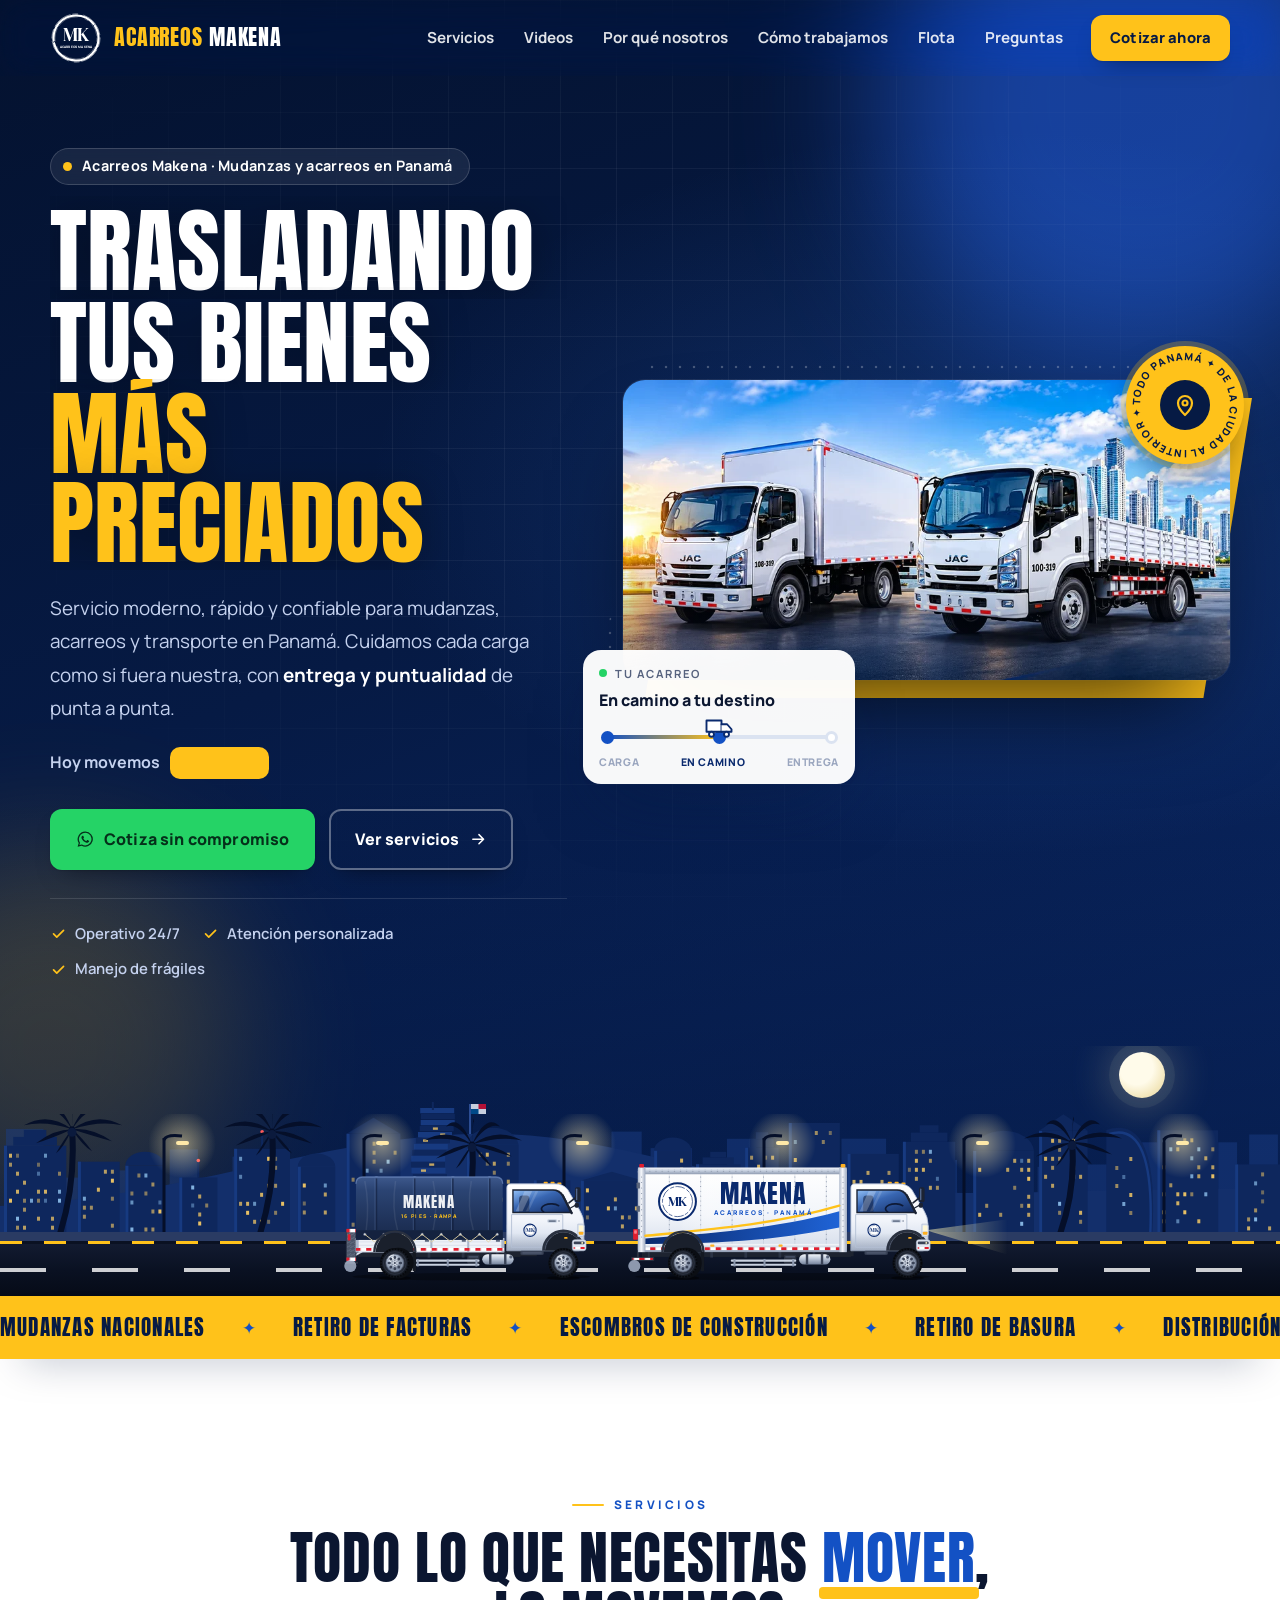
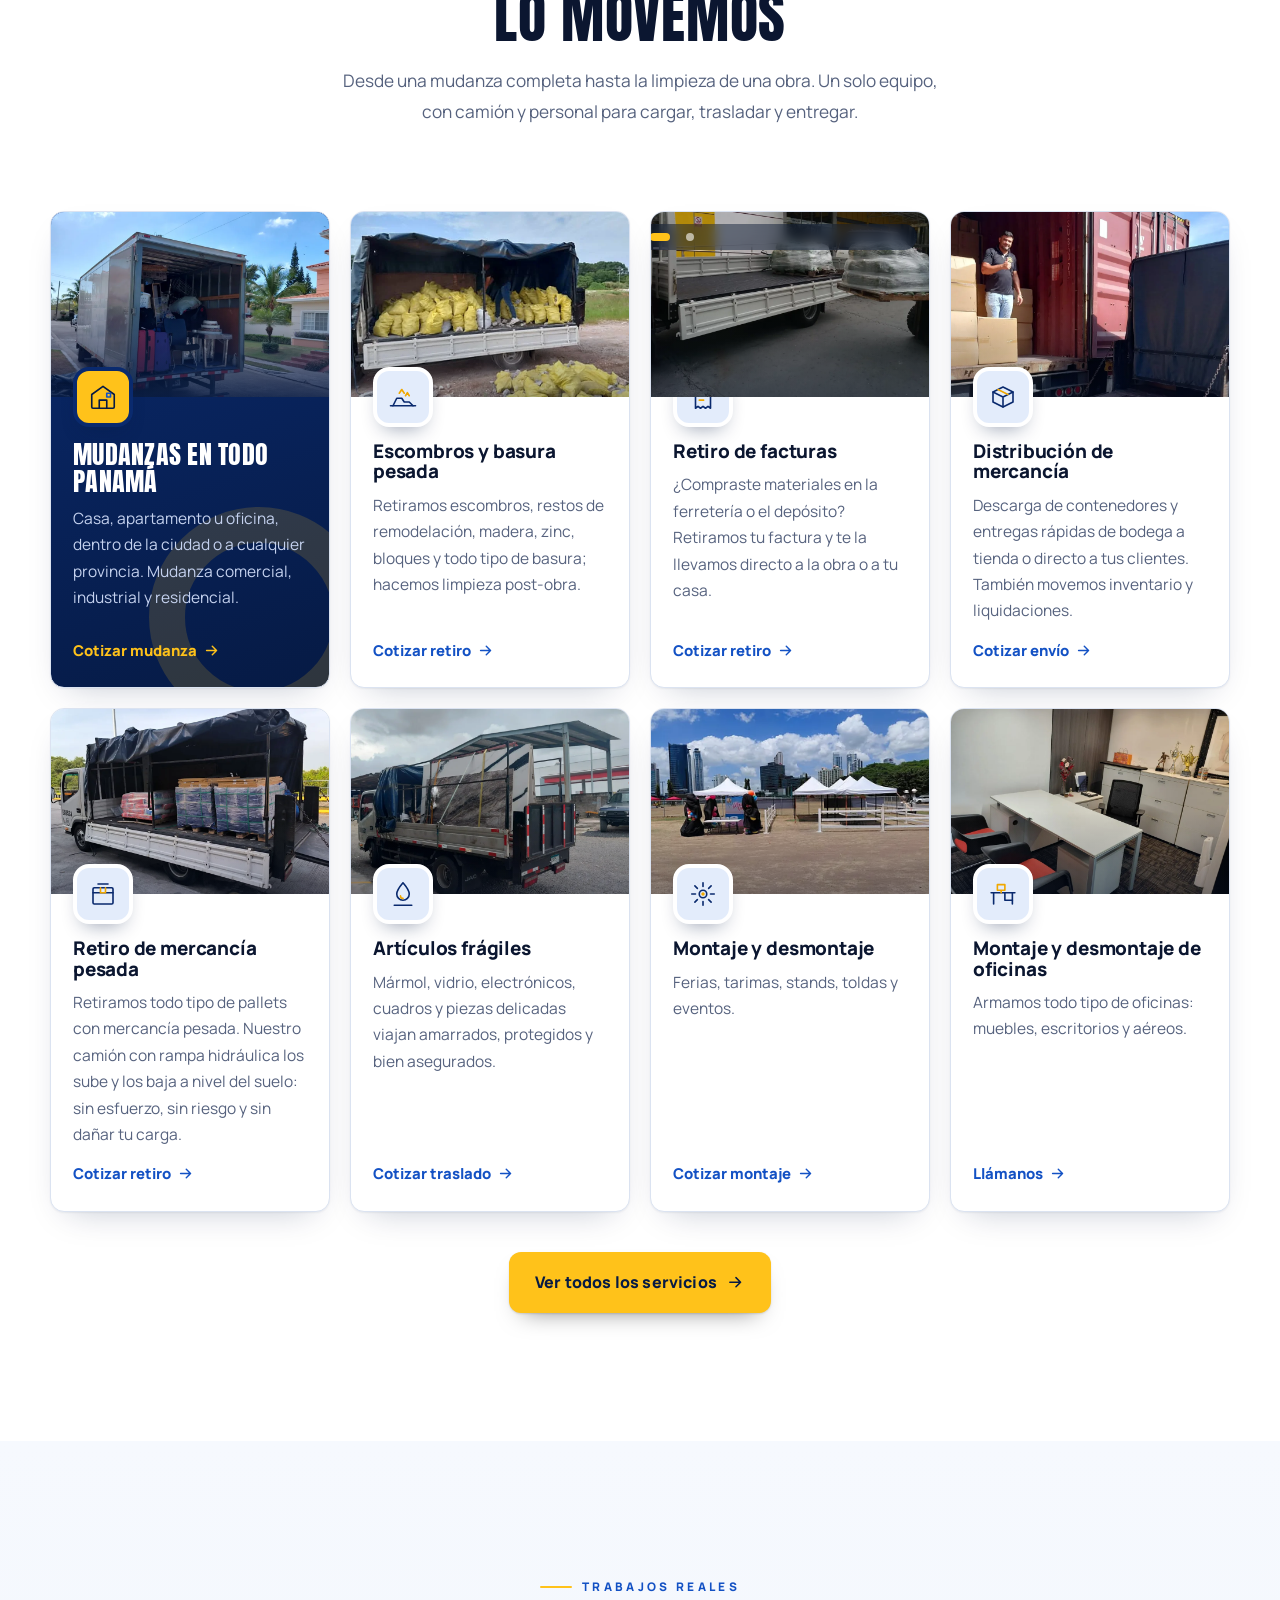
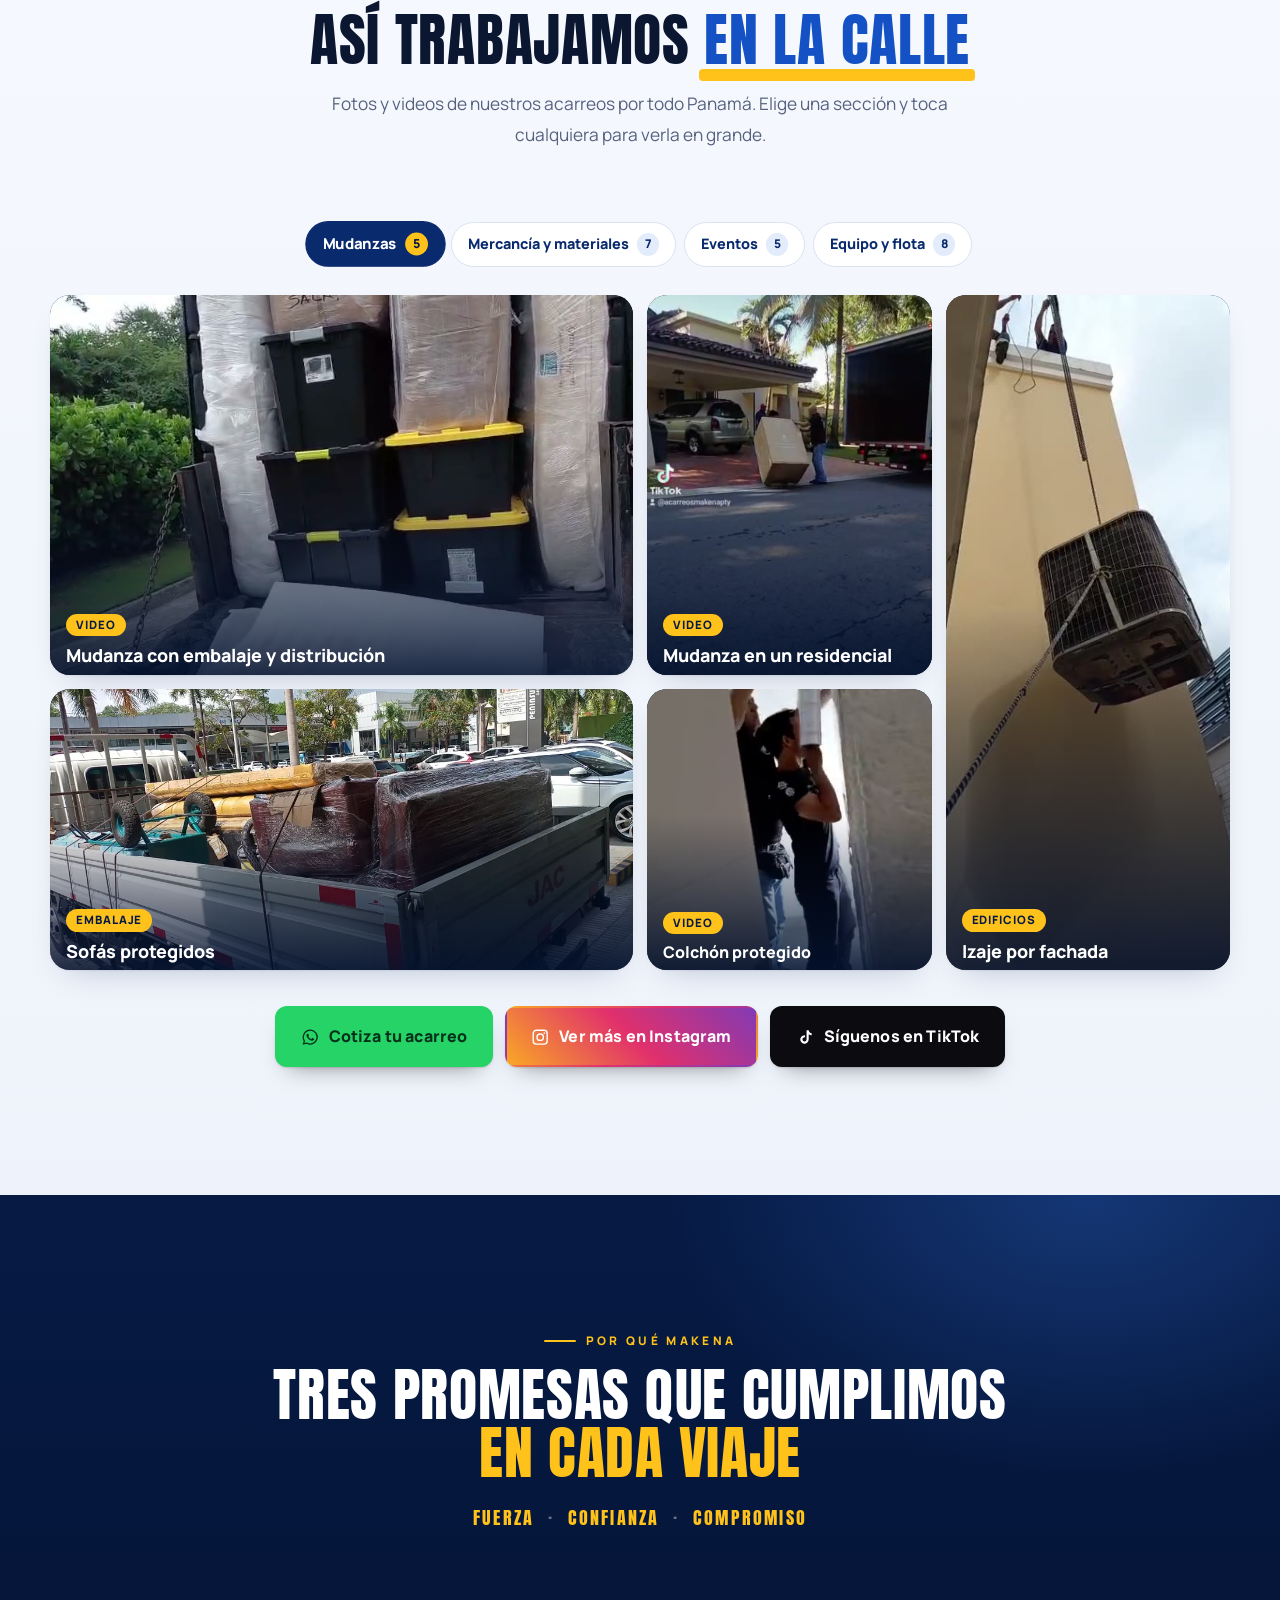
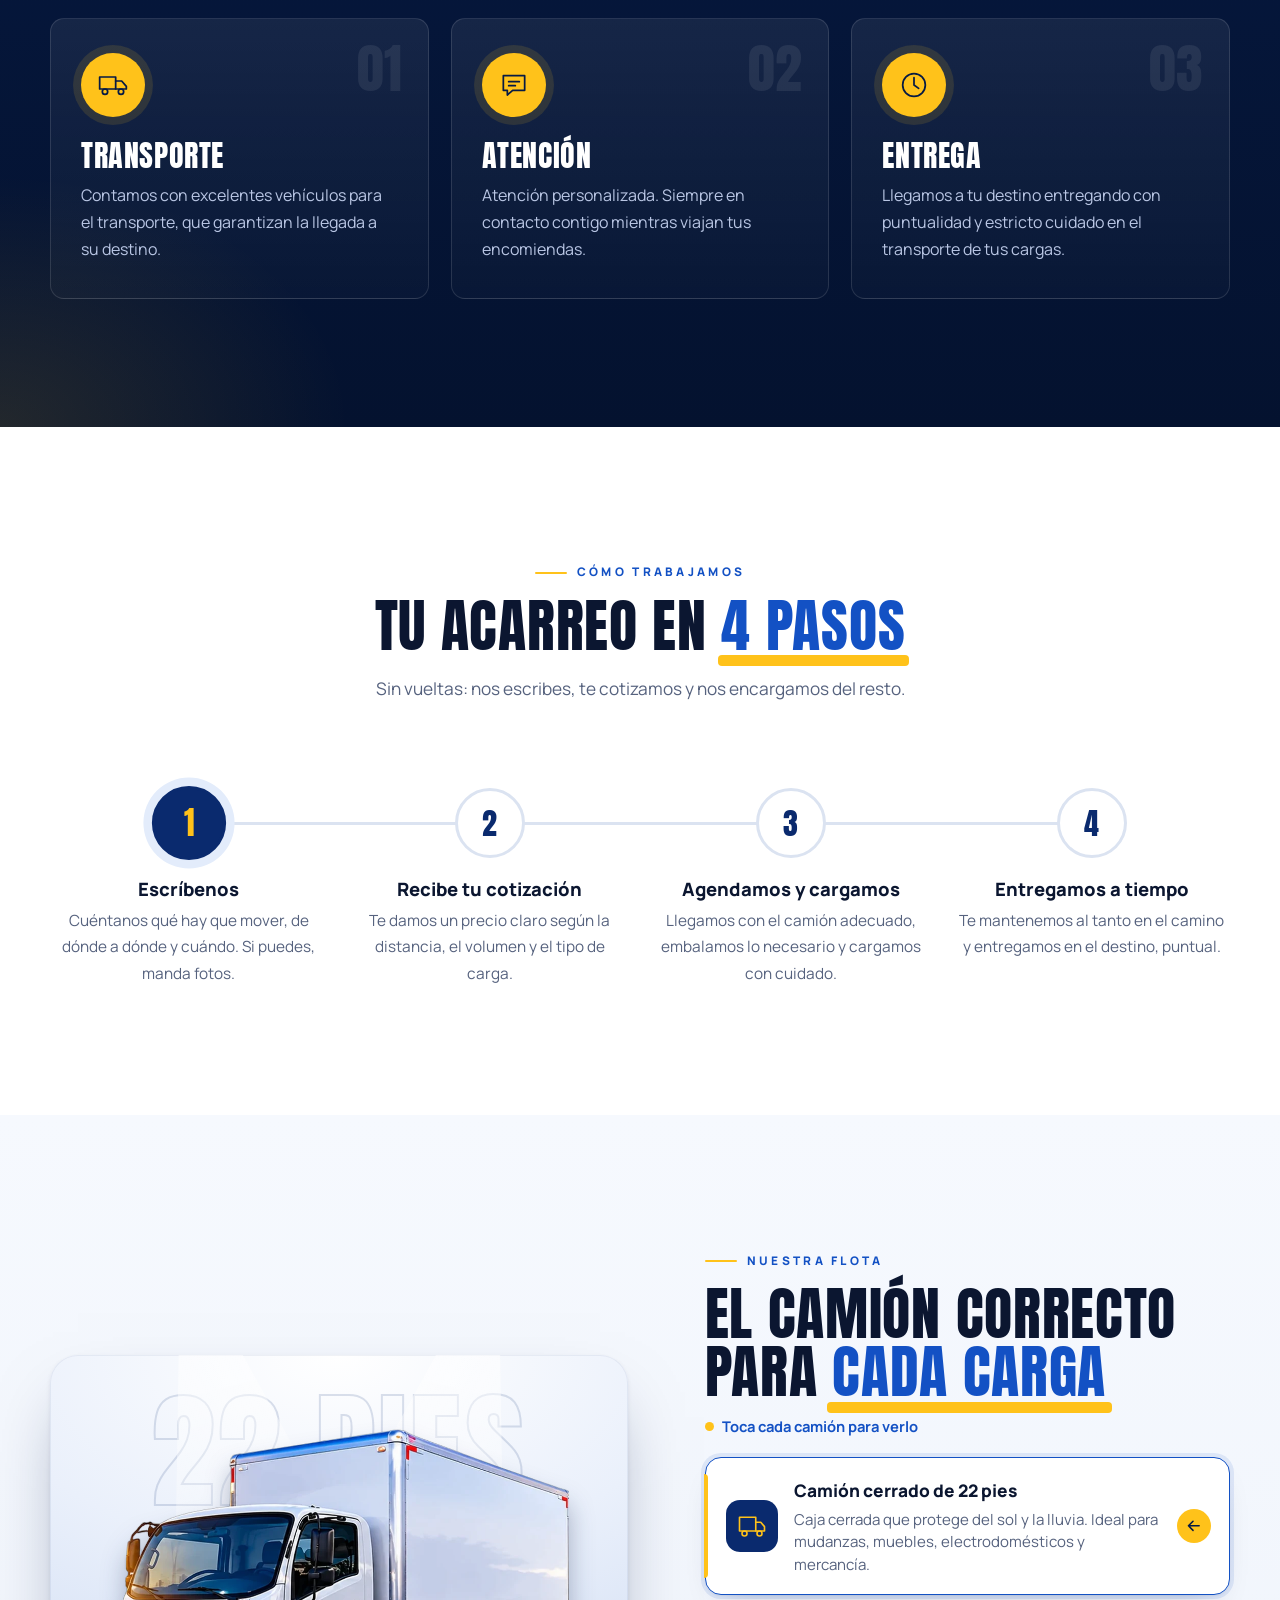
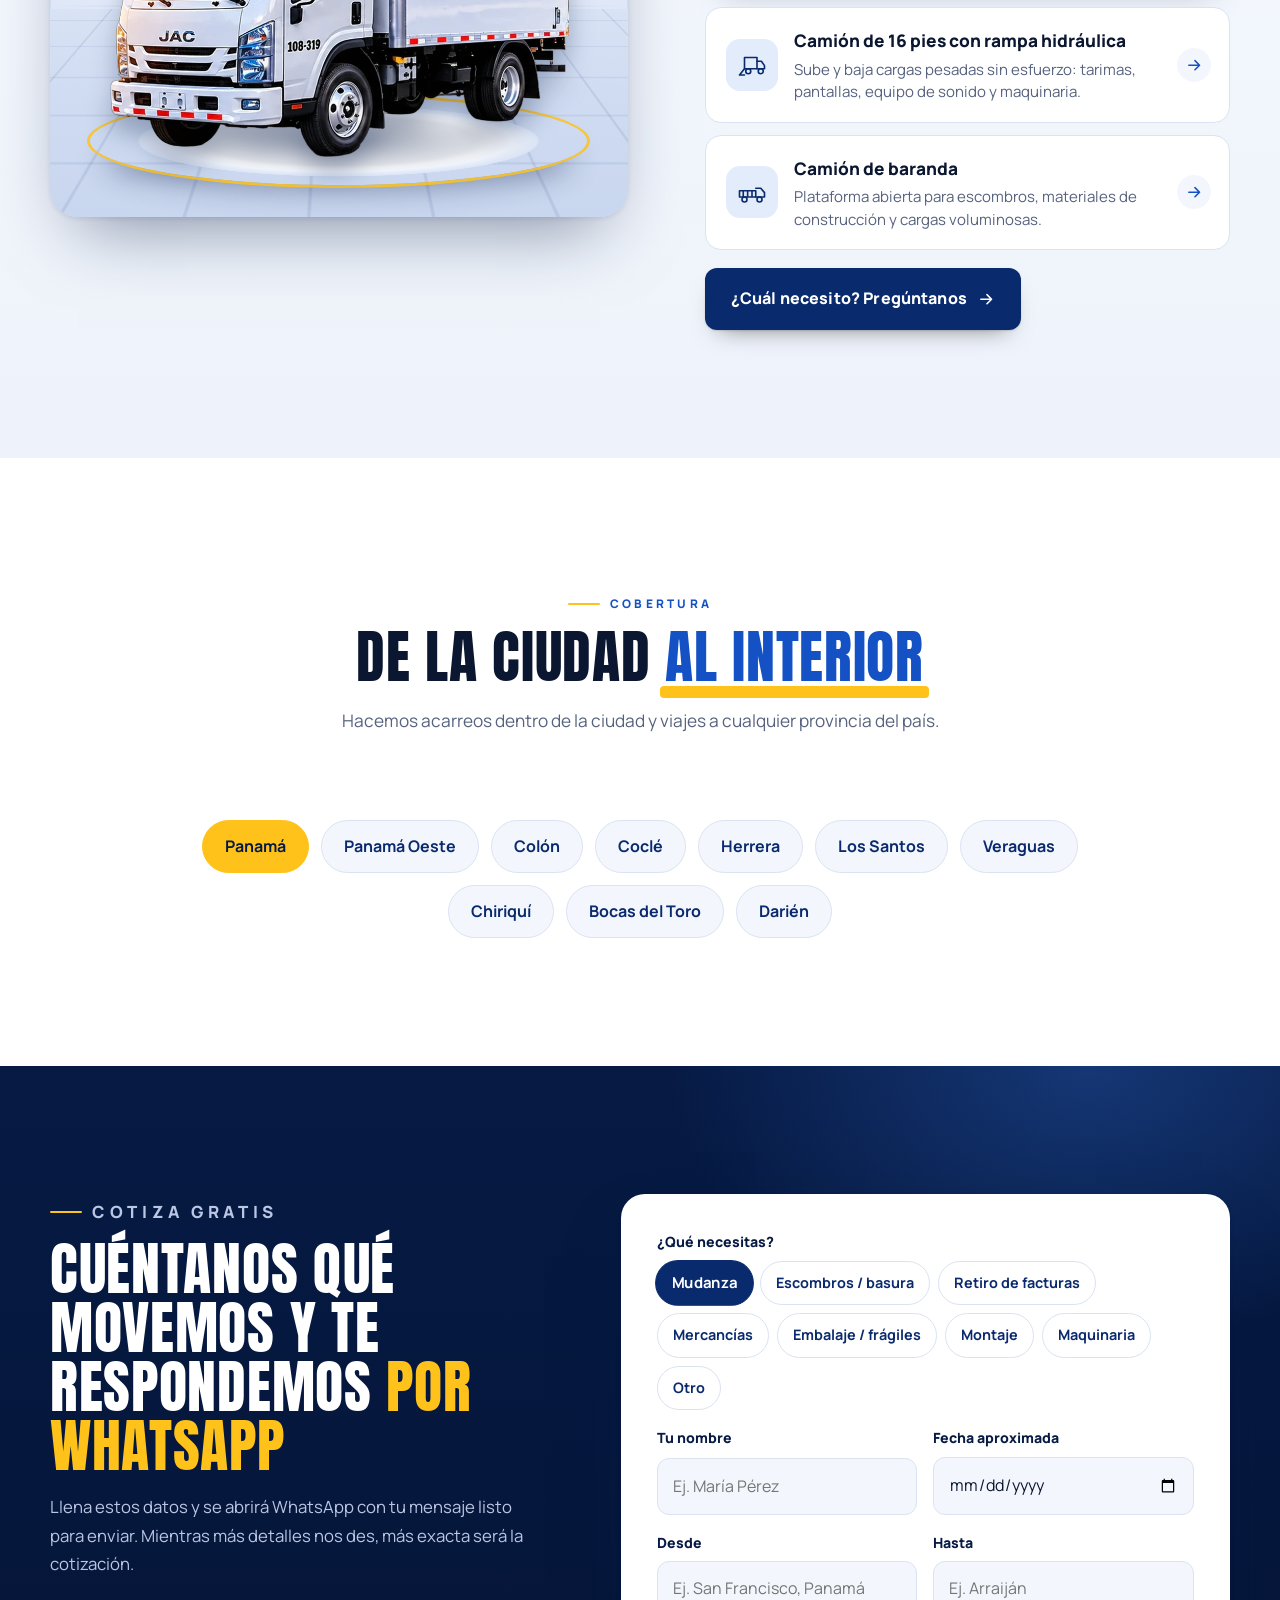
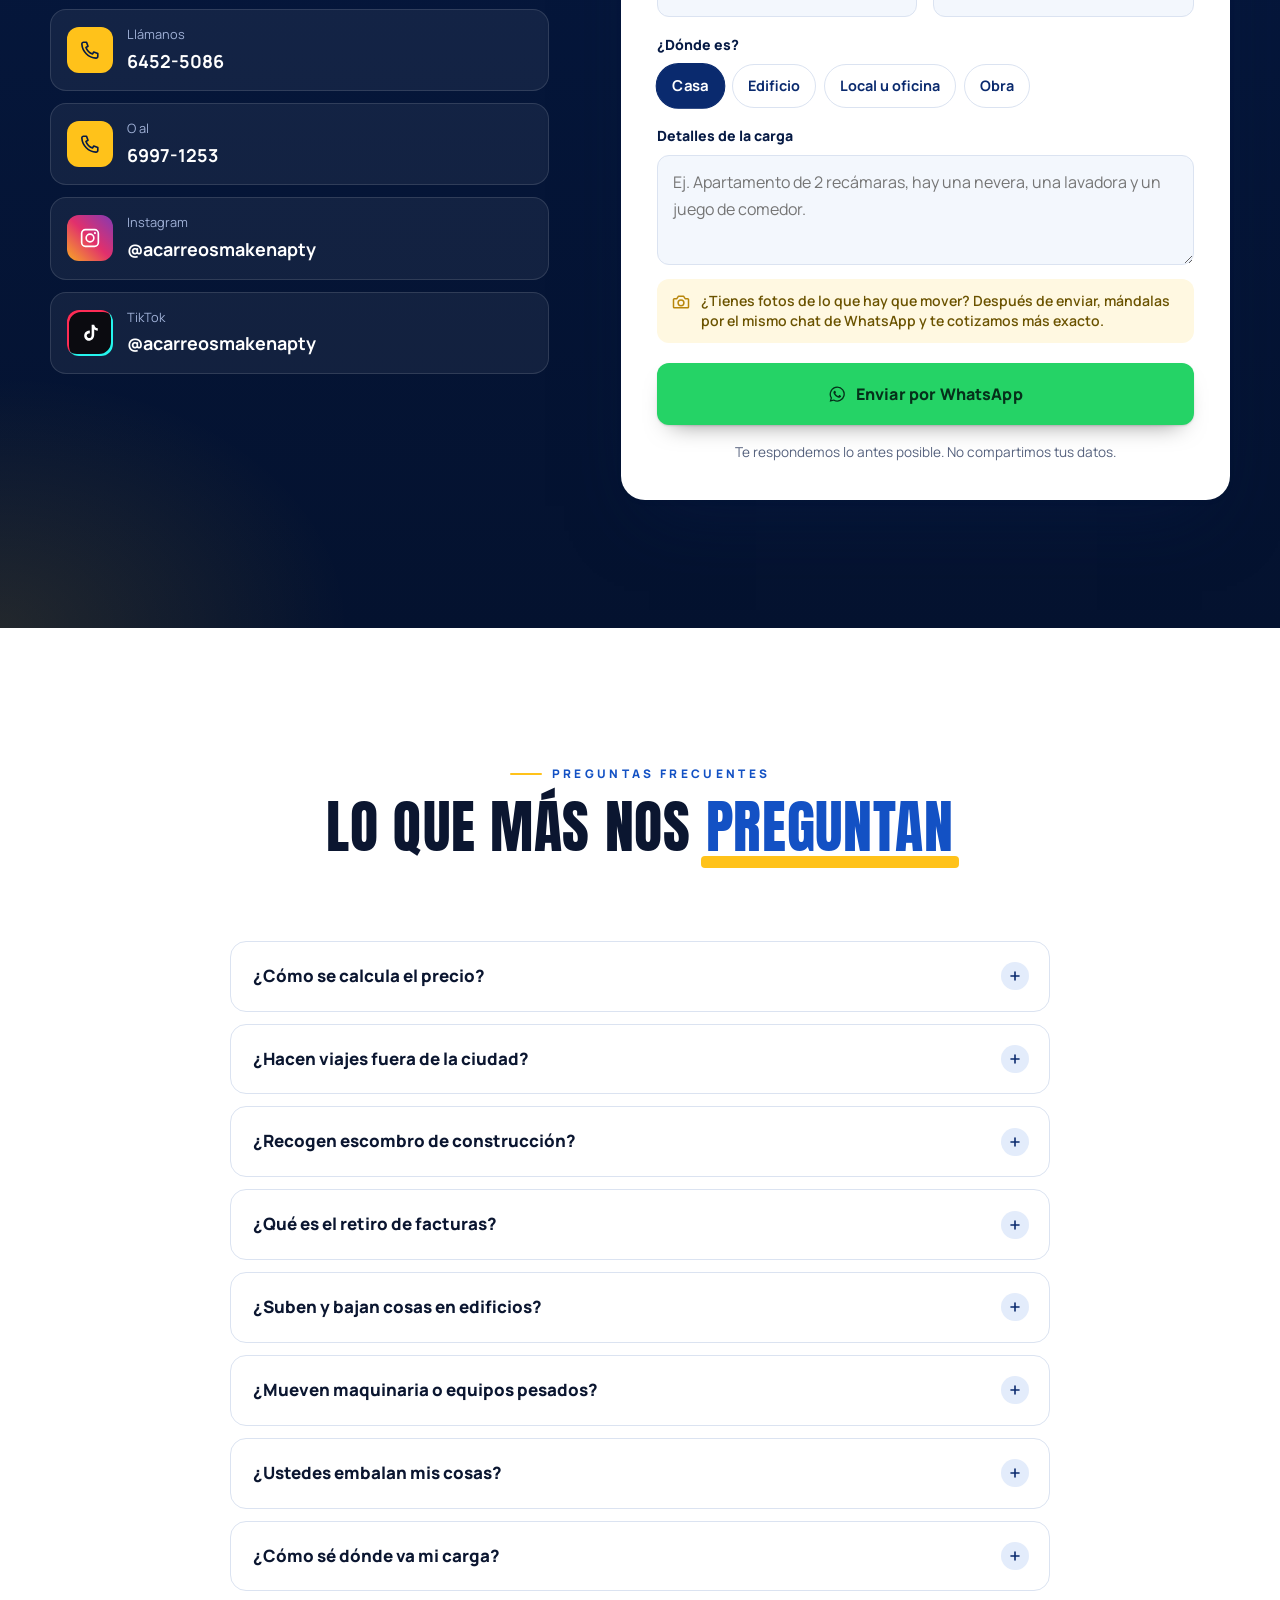
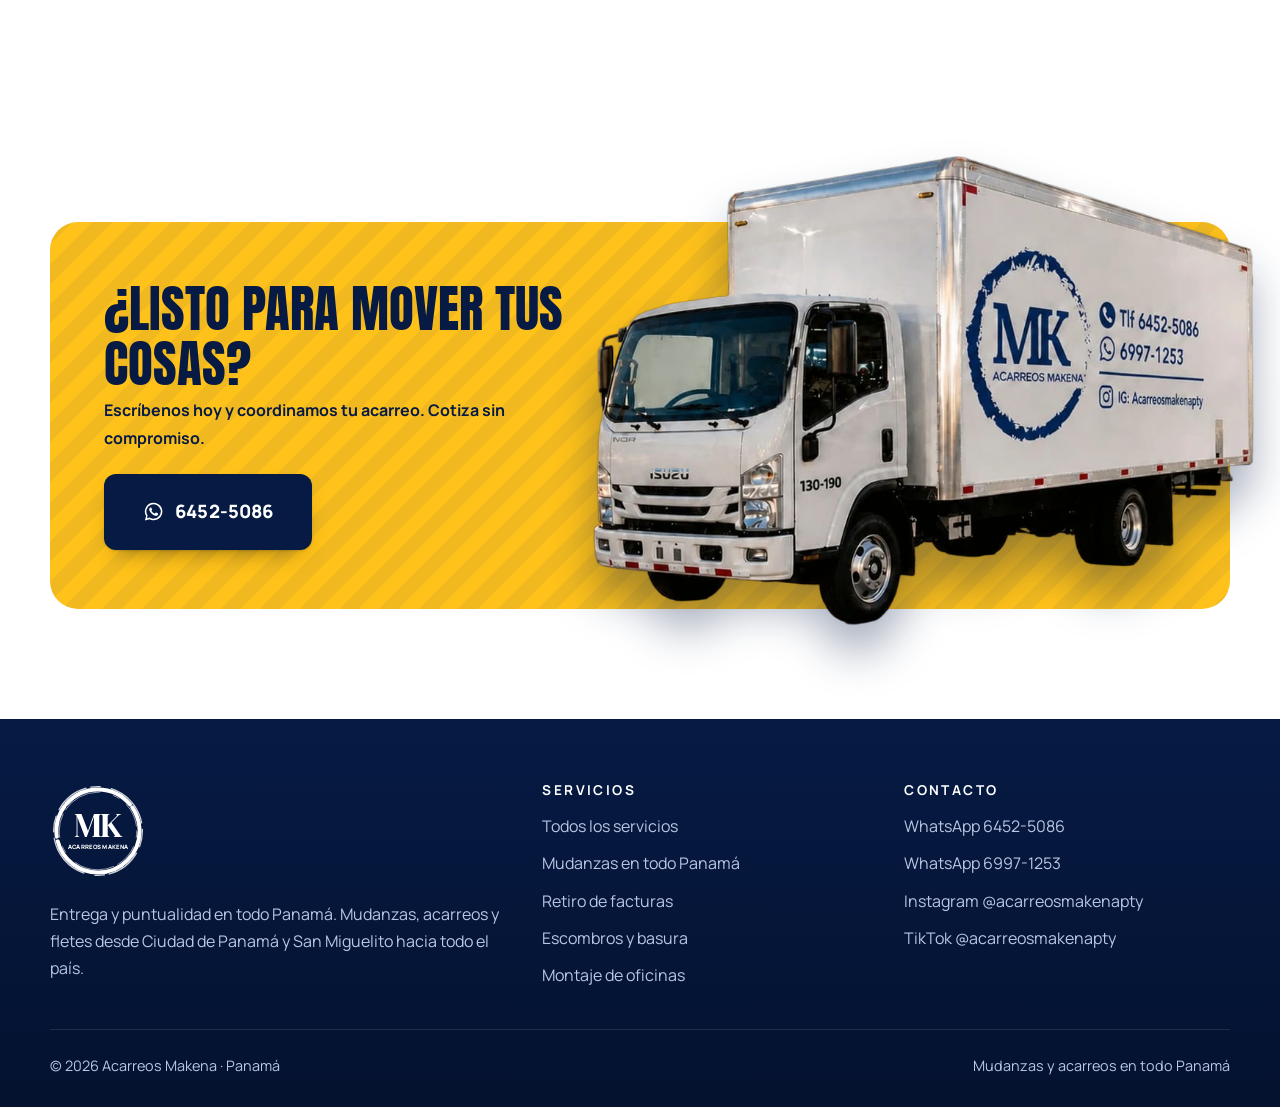
==== index.html @ 1d58ad10 "Tarjetas de servicios: tocar la tarjeta lleva a su página Co-Authored-By: Claude Opus 5.5 <noreply@a" ====
<!doctype html>
<html lang="es-PA">
<head>
  <meta charset="utf-8">
  <meta name="viewport" content="width=device-width, initial-scale=1, viewport-fit=cover">
  <!-- ===== SEO ===== -->
  <title>Acarreos Makena PTY | Mudanzas, acarreos y fletes en Panamá</title>
  <meta name="description" content="Acarreos Makena: mudanzas de casa y oficina, fletes y acarreos en Ciudad de Panamá y todo el país. Retiro de escombros y basura, maquinaria con rampa hidráulica y embalaje. Operativo 24/7. Cotiza gratis por WhatsApp al 6452-5086.">
  <meta name="robots" content="index, follow, max-image-preview:large">
  <link rel="canonical" href="https://acarreosmakena.com/">
  <meta name="geo.region" content="PA-8">
  <meta name="geo.placename" content="Ciudad de Panamá">
  <meta name="theme-color" content="#061a44">
  <!-- vista previa al compartir (WhatsApp, Facebook, Instagram) -->
  <meta property="og:type" content="website">
  <meta property="og:locale" content="es_PA">
  <meta property="og:site_name" content="Acarreos Makena PTY">
  <meta property="og:url" content="https://acarreosmakena.com/">
  <meta property="og:title" content="Acarreos Makena PTY | Mudanzas y acarreos en Panamá">
  <meta property="og:description" content="Mudanzas, fletes, escombros y carga pesada en todo Panamá. Entrega y puntualidad. Cotiza gratis por WhatsApp.">
  <meta property="og:image" content="https://acarreosmakena.com/img/compartir-makena.jpg">
  <meta property="og:image:width" content="1200">
  <meta property="og:image:height" content="630">
  <meta property="og:image:alt" content="Camión de Acarreos Makena con el logo y los teléfonos">
  <meta name="twitter:card" content="summary_large_image">
  <!-- íconos -->
  <link rel="icon" href="img/favicon.svg" type="image/svg+xml">
  <link rel="icon" href="img/favicon-48.png" sizes="48x48" type="image/png">
  <link rel="apple-touch-icon" href="img/apple-touch-icon.png">
  <!-- datos de la empresa para Google -->
  <script type="application/ld+json">
  {
    "@context": "https://schema.org",
    "@graph": [
      {
        "@type": "MovingCompany",
        "@id": "https://acarreosmakena.com/#empresa",
        "name": "Acarreos Makena PTY",
        "alternateName": ["Acarreos Makena", "Acarreos Maquena", "Makena Acarreos", "MK Acarreos Makena", "Acarreos Makena Panamá", "Makena PTY"],
        "description": "Empresa de mudanzas, acarreos y fletes en Panamá: mudanzas de casa y oficina, retiro de facturas, escombros y basura, maquinaria pesada con rampa hidráulica, distribución de mercancía, embalaje y montaje de ferias.",
        "slogan": "Entrega y puntualidad en todo Panamá",
        "url": "https://acarreosmakena.com/",
        "logo": "https://acarreosmakena.com/img/icono-512.png",
        "image": ["https://acarreosmakena.com/img/compartir-makena.jpg", "https://acarreosmakena.com/media/galeria-isuzu.webp"],
        "telephone": "+507 6452-5086",
        "contactPoint": [
          { "@type": "ContactPoint", "telephone": "+507 6452-5086", "contactType": "customer service", "areaServed": "PA", "availableLanguage": "es" },
          { "@type": "ContactPoint", "telephone": "+507 6997-1253", "contactType": "customer service", "areaServed": "PA", "availableLanguage": "es" }
        ],
        "address": { "@type": "PostalAddress", "addressLocality": "Ciudad de Panamá", "addressRegion": "Panamá", "addressCountry": "PA" },
        "areaServed": [
          { "@type": "Country", "name": "Panamá" },
          { "@type": "AdministrativeArea", "name": "Panamá" }, { "@type": "AdministrativeArea", "name": "Panamá Oeste" },
          { "@type": "AdministrativeArea", "name": "Colón" }, { "@type": "AdministrativeArea", "name": "Coclé" },
          { "@type": "AdministrativeArea", "name": "Herrera" }, { "@type": "AdministrativeArea", "name": "Los Santos" },
          { "@type": "AdministrativeArea", "name": "Veraguas" }, { "@type": "AdministrativeArea", "name": "Chiriquí" },
          { "@type": "AdministrativeArea", "name": "Bocas del Toro" }, { "@type": "AdministrativeArea", "name": "Darién" }
        ],
        "openingHoursSpecification": {
          "@type": "OpeningHoursSpecification",
          "dayOfWeek": ["Monday", "Tuesday", "Wednesday", "Thursday", "Friday", "Saturday", "Sunday"],
          "opens": "00:00", "closes": "23:59"
        },
        "sameAs": ["https://www.instagram.com/acarreosmakenapty/", "https://www.tiktok.com/@acarreosmakenapty"],
        "knowsLanguage": "es",
        "hasOfferCatalog": {
          "@type": "OfferCatalog",
          "name": "Servicios de Acarreos Makena",
          "itemListElement": [
            { "@type": "Offer", "itemOffered": { "@type": "Service", "name": "Mudanzas de casa y oficina en Panamá" } },
            { "@type": "Offer", "itemOffered": { "@type": "Service", "name": "Retiro de escombros y basura pesada" } },
            { "@type": "Offer", "itemOffered": { "@type": "Service", "name": "Retiro de facturas de ferretería y depósitos" } },
            { "@type": "Offer", "itemOffered": { "@type": "Service", "name": "Distribución de mercancía y descarga de contenedores" } },
            { "@type": "Offer", "itemOffered": { "@type": "Service", "name": "Retiro de pallets y mercancía pesada con rampa hidráulica" } },
            { "@type": "Offer", "itemOffered": { "@type": "Service", "name": "Embalaje profesional y artículos frágiles" } },
            { "@type": "Offer", "itemOffered": { "@type": "Service", "name": "Montaje y desmontaje de ferias, eventos y oficinas" } },
            { "@type": "Offer", "itemOffered": { "@type": "Service", "name": "Montaje y desmontaje de oficinas: muebles, escritorios y aéreos" } }
          ]
        }
      },
      {
        "@type": "WebSite",
        "@id": "https://acarreosmakena.com/#sitio",
        "url": "https://acarreosmakena.com/",
        "name": "Acarreos Makena PTY",
        "alternateName": ["Acarreos Makena", "Makena PTY"],
        "inLanguage": "es-PA",
        "publisher": { "@id": "https://acarreosmakena.com/#empresa" }
      }
    ]
  }
  </script>
  <link rel="preconnect" href="https://fonts.googleapis.com">
  <link rel="preconnect" href="https://fonts.gstatic.com" crossorigin>
  <link href="https://fonts.googleapis.com/css2?family=Anton&family=DM+Serif+Display&family=Manrope:wght@400;500;600;700;800&display=swap" rel="stylesheet">
  <!-- ?v= obliga al navegador a bajar la versión nueva: súbelo en cada cambio de CSS o JS -->
  <link rel="stylesheet" href="css/estilos.css?v=2026-11-13c">
  <link rel="stylesheet" href="css/premium.css?v=7">
  <!-- preguntas frecuentes para Google (se genera desde las preguntas visibles) -->
  <script type="application/ld+json" id="faq-ld">
{
  "@context": "https://schema.org",
  "@type": "FAQPage",
  "mainEntity": [
    {
      "@type": "Question",
      "name": "¿Cómo se calcula el precio?",
      "acceptedAnswer": {
        "@type": "Answer",
        "text": "Depende de la distancia, el volumen de la carga, el tipo de artículos y si hace falta embalaje. Escríbenos con fotos y te damos un precio claro antes de empezar."
      }
    },
    {
      "@type": "Question",
      "name": "¿Hacen viajes fuera de la ciudad?",
      "acceptedAnswer": {
        "@type": "Answer",
        "text": "Sí. Trabajamos en todo Panamá: dentro de la ciudad y hacia cualquier provincia del interior."
      }
    },
    {
      "@type": "Question",
      "name": "¿Recogen escombro de construcción?",
      "acceptedAnswer": {
        "@type": "Answer",
        "text": "Sí: escombros, restos de remodelación, madera, zinc, bloques, sacos de cemento vacíos y limpieza post-obra. Cuéntanos más o menos cuánto material hay para mandarte el camión adecuado."
      }
    },
    {
      "@type": "Question",
      "name": "¿Qué es el retiro de facturas?",
      "acceptedAnswer": {
        "@type": "Answer",
        "text": "Si compraste materiales o productos en una ferretería, depósito o tienda, nosotros los retiramos con tu factura y te los llevamos a la obra, a tu casa o a tu negocio."
      }
    },
    {
      "@type": "Question",
      "name": "¿Suben y bajan cosas en edificios?",
      "acceptedAnswer": {
        "@type": "Answer",
        "text": "Sí, con ascensor de carga, ascensor normal o por escaleras, y lo que no cabe en el ascensor lo subimos o bajamos con soga por la fachada. Al cotizar dinos el piso y cómo es el acceso para llevar el personal necesario."
      }
    },
    {
      "@type": "Question",
      "name": "¿Mueven maquinaria o equipos pesados?",
      "acceptedAnswer": {
        "@type": "Answer",
        "text": "Sí. Con el camión de rampa hidráulica cargamos, transportamos y descargamos maquinaria industrial, equipos de construcción y herramientas pesadas de forma segura."
      }
    },
    {
      "@type": "Question",
      "name": "¿Ustedes embalan mis cosas?",
      "acceptedAnswer": {
        "@type": "Answer",
        "text": "Sí, ofrecemos embalaje y manejo especial de artículos frágiles para que todo llegue en el mismo estado en que salió."
      }
    },
    {
      "@type": "Question",
      "name": "¿Cómo sé dónde va mi carga?",
      "acceptedAnswer": {
        "@type": "Answer",
        "text": "Nos mantenemos en contacto contigo durante todo el traslado por llamada o WhatsApp, hasta que la carga se entrega."
      }
    }
  ]
}
  </script>
</head>
<body>

  <!-- Símbolos reutilizables -->
  <svg width="0" height="0" style="position:absolute" aria-hidden="true">
    <defs>
      <symbol id="logo" viewBox="0 0 120 120">
        <g fill="none" stroke="currentColor" stroke-linecap="round">
          <circle cx="60" cy="60" r="52" stroke-width="5" stroke-dasharray="150 6 40 4 90 5 30 3"/>
          <circle cx="60" cy="60" r="55.5" stroke-width="1.6" stroke-dasharray="20 9 44 6 12 14 60 8" opacity=".8"/>
          <circle cx="60" cy="60" r="48.5" stroke-width="1.2" stroke-dasharray="8 12 30 6 50 18" opacity=".6"/>
        </g>
        <text x="60" y="68" text-anchor="middle" font-family="'DM Serif Display', Georgia, serif" font-size="44" fill="currentColor" letter-spacing="-2">MK</text>
        <text x="60" y="82" text-anchor="middle" font-family="Manrope, Arial, sans-serif" font-weight="800" font-size="7.4" fill="currentColor" letter-spacing=".4">ACARREOS MAKENA</text>
      </symbol>
      <symbol id="i-wa" viewBox="0 0 24 24"><path fill="currentColor" d="M12.04 2a9.9 9.9 0 0 0-8.5 15l-1.4 5 5.2-1.4A9.9 9.9 0 1 0 12.04 2Zm0 18.1a8.2 8.2 0 0 1-4.2-1.15l-.3-.18-3.1.82.83-3-.2-.31a8.2 8.2 0 1 1 6.97 3.82Zm4.5-6.14c-.25-.12-1.46-.72-1.69-.8-.23-.08-.39-.12-.55.12-.17.25-.64.8-.78.97-.14.16-.29.18-.53.06a6.7 6.7 0 0 1-3.34-2.92c-.25-.43.25-.4.72-1.33.08-.16.04-.3-.02-.43-.06-.12-.55-1.33-.76-1.82-.2-.48-.4-.41-.55-.42h-.47a.9.9 0 0 0-.66.31 2.77 2.77 0 0 0-.86 2.06 4.8 4.8 0 0 0 1 2.56 11 11 0 0 0 4.22 3.73c1.57.68 2.19.74 2.98.62.48-.07 1.46-.6 1.67-1.18.2-.58.2-1.08.14-1.18-.06-.1-.22-.17-.47-.29Z"/></symbol>
      <symbol id="i-ig" viewBox="0 0 24 24"><path fill="none" stroke="currentColor" stroke-width="1.8" d="M7 2.9h10A4.1 4.1 0 0 1 21.1 7v10a4.1 4.1 0 0 1-4.1 4.1H7A4.1 4.1 0 0 1 2.9 17V7A4.1 4.1 0 0 1 7 2.9Z"/><circle cx="12" cy="12" r="4.2" fill="none" stroke="currentColor" stroke-width="1.8"/><circle cx="17.4" cy="6.6" r="1.2" fill="currentColor"/></symbol>
      <symbol id="i-tiktok" viewBox="0 0 24 24"><path fill="currentColor" d="M16.6 3c.3 2.2 1.6 3.6 3.9 3.8v2.6c-1.4.1-2.6-.3-3.9-1.1v5.6c0 6.6-7.2 8.7-10.1 4-1.9-3-.7-8.3 5.3-8.5v2.8c-.5.1-1 .2-1.4.3-1.4.5-2.1 1.3-1.9 2.8.4 2.9 5.8 3.8 5.3-1.9V3Z"/></symbol>
      <symbol id="i-tel" viewBox="0 0 24 24"><path fill="none" stroke="currentColor" stroke-width="1.8" stroke-linejoin="round" d="M5 3.5h3.2l1.6 4.4-2.2 1.4a11.5 11.5 0 0 0 7.1 7.1l1.4-2.2 4.4 1.6V19a1.9 1.9 0 0 1-2 1.9A16.6 16.6 0 0 1 3.1 5.5 1.9 1.9 0 0 1 5 3.5Z"/></symbol>
      <symbol id="i-flecha" viewBox="0 0 24 24"><path fill="none" stroke="currentColor" stroke-width="2" stroke-linecap="round" stroke-linejoin="round" d="M5 12h14m-6-6 6 6-6 6"/></symbol>
      <!-- piezas de los camiones ilustrados -->
      <linearGradient id="g-cabina" x1="0" y1="0" x2="0" y2="1"><stop offset="0" stop-color="#ffffff"/><stop offset=".55" stop-color="#f1f4fa"/><stop offset="1" stop-color="#cbd6e8"/></linearGradient>
      <linearGradient id="g-vidrio" x1="0" y1="0" x2="1" y2="1"><stop offset="0" stop-color="#8dbcf4"/><stop offset=".4" stop-color="#3866b2"/><stop offset="1" stop-color="#132c63"/></linearGradient>
      <linearGradient id="g-caja" x1="0" y1="0" x2="0" y2="1"><stop offset="0" stop-color="#ffffff"/><stop offset=".55" stop-color="#f2f5fa"/><stop offset="1" stop-color="#d4dcea"/></linearGradient>
      <linearGradient id="g-poste" x1="0" y1="0" x2="1" y2="0"><stop offset="0" stop-color="#aeb9cc"/><stop offset=".45" stop-color="#f5f7fb"/><stop offset="1" stop-color="#9eaac0"/></linearGradient>
      <linearGradient id="g-riel" x1="0" y1="0" x2="0" y2="1"><stop offset="0" stop-color="#f7f9fc"/><stop offset=".5" stop-color="#c3cddd"/><stop offset="1" stop-color="#8e9ab0"/></linearGradient>
      <linearGradient id="g-lona" x1="0" y1="0" x2="0" y2="1"><stop offset="0" stop-color="#3f5a8e"/><stop offset=".22" stop-color="#2b4473"/><stop offset="1" stop-color="#18284a"/></linearGradient>
      <linearGradient id="g-franja" x1="0" y1="0" x2="1" y2="0"><stop offset="0" stop-color="#0a2a6e"/><stop offset="1" stop-color="#1f63d6"/></linearGradient>
      <linearGradient id="g-tanque" x1="0" y1="0" x2="0" y2="1"><stop offset="0" stop-color="#f4f7fb"/><stop offset=".45" stop-color="#bcc7d8"/><stop offset="1" stop-color="#76839c"/></linearGradient>
      <linearGradient id="g-sombra-abajo" x1="0" y1="0" x2="0" y2="1"><stop offset="0" stop-color="#0a1630" stop-opacity="0"/><stop offset="1" stop-color="#0a1630" stop-opacity=".22"/></linearGradient>
      <linearGradient id="g-reflejo" x1="0" y1="0" x2="1" y2="0"><stop offset="0" stop-color="#fff" stop-opacity="0"/><stop offset=".5" stop-color="#fff" stop-opacity=".55"/><stop offset="1" stop-color="#fff" stop-opacity="0"/></linearGradient>
      <radialGradient id="g-llanta"><stop offset=".55" stop-color="#2a303d"/><stop offset=".85" stop-color="#151a24"/><stop offset="1" stop-color="#0b0e14"/></radialGradient>
      <radialGradient id="g-rin" cx=".38" cy=".32"><stop offset="0" stop-color="#ffffff"/><stop offset=".5" stop-color="#c5cfde"/><stop offset="1" stop-color="#7b879c"/></radialGradient>
      <linearGradient id="g-haz" x1="0" y1="0" x2="1" y2="0"><stop offset="0" stop-color="#fff3b0" stop-opacity=".55"/><stop offset="1" stop-color="#fff3b0" stop-opacity="0"/></linearGradient>
      <pattern id="p-cinta" width="16" height="6" patternUnits="userSpaceOnUse"><rect width="8" height="6" fill="#e11d2e"/><rect x="8" width="8" height="6" fill="#ffffff"/></pattern>
      <pattern id="p-remaches" width="9" height="4" patternUnits="userSpaceOnUse"><circle cx="4.5" cy="2" r=".9" fill="#7d899f"/><circle cx="4.2" cy="1.7" r=".35" fill="#fff"/></pattern>
      <pattern id="p-diamante" width="6" height="6" patternUnits="userSpaceOnUse"><rect width="6" height="6" fill="#4c5669"/><path d="M1 4l2-2M3.5 5.5l2-2" stroke="#7a859a" stroke-width="1" stroke-linecap="round"/></pattern>
      <!-- llanta con banda, rin con perforaciones y tuercas -->
      <symbol id="s-rueda" viewBox="-24 -24 48 48">
        <circle r="23" fill="url(#g-llanta)"/>
        <circle r="21.2" fill="none" stroke="#06080c" stroke-width="2.6" stroke-dasharray="2.6 1.9"/>
        <circle r="17.4" fill="none" stroke="#3a4253" stroke-width=".8"/>
        <circle r="15" fill="#2c3341"/>
        <circle r="13.6" fill="url(#g-rin)" stroke="#5b667c" stroke-width=".8"/>
        <circle r="11.2" fill="none" stroke="#97a3b8" stroke-width="1.1"/>
        <g fill="#3a4357"><ellipse cx="0" cy="-8.6" rx="2" ry="2.6"/><ellipse cx="0" cy="8.6" rx="2" ry="2.6"/><ellipse cx="-8.6" cy="0" rx="2.6" ry="2"/><ellipse cx="8.6" cy="0" rx="2.6" ry="2"/><ellipse cx="6.1" cy="-6.1" rx="2" ry="2.4" transform="rotate(45 6.1 -6.1)"/><ellipse cx="-6.1" cy="6.1" rx="2" ry="2.4" transform="rotate(45 -6.1 6.1)"/><ellipse cx="-6.1" cy="-6.1" rx="2" ry="2.4" transform="rotate(-45 -6.1 -6.1)"/><ellipse cx="6.1" cy="6.1" rx="2" ry="2.4" transform="rotate(-45 6.1 6.1)"/></g>
        <circle r="5.6" fill="#d9e0ea" stroke="#6d7990" stroke-width=".8"/>
        <g fill="#5b667c"><circle cx="0" cy="-3.6" r="1"/><circle cx="3.1" cy="-1.8" r="1"/><circle cx="3.1" cy="1.8" r="1"/><circle cx="0" cy="3.6" r="1"/><circle cx="-3.1" cy="1.8" r="1"/><circle cx="-3.1" cy="-1.8" r="1"/></g>
        <circle r="1.6" fill="#3c4558"/>
        <path d="M-9 -9.5a13 13 0 0 1 7-3" stroke="#fff" stroke-width="1.4" stroke-linecap="round" fill="none" opacity=".75"/>
      </symbol>
      <!-- cabina JAC vista de lado, mirando a la derecha (la base del chasis en y=100) -->
      <symbol id="s-cabina" viewBox="0 0 124 112" overflow="visible">
        <!-- luces de gálibo del techo -->
        <g fill="#ffb020"><rect x="58" y="-1" width="6" height="3" rx="1"/><rect x="68" y="-1" width="6" height="3" rx="1"/><rect x="78" y="0" width="6" height="3" rx="1"/></g>
        <!-- carrocería -->
        <path d="M4 8Q4 2 10 2H74Q86 2 93 10L111 41Q117 51 117 61V92Q117 100 109 100H4Z" fill="url(#g-cabina)" stroke="#aebbd2" stroke-width="1.2"/>
        <path d="M4 74H117V92Q117 100 109 100H4Z" fill="url(#g-sombra-abajo)"/>
        <path d="M8 4.5H73Q84 4.5 90 11" fill="none" stroke="#fff" stroke-width="1.6" stroke-linecap="round" opacity=".9"/>
        <!-- vidrio con marco, timón y asiento -->
        <path d="M12 10H72Q81 10 87 18L101 45H12Z" fill="#1a2233"/>
        <path d="M14 12H71Q79 12 85 20L98 43H14Z" fill="url(#g-vidrio)"/>
        <path d="M58 43a12 6 0 0 1 22-9" stroke="#0e1a36" stroke-width="2.4" fill="none" stroke-linecap="round"/>
        <path d="M22 43V24q0-5 5-5h6q4 0 4 5v19" fill="#0e1a36" opacity=".55"/>
        <path d="M30 13h11L27 42H17Z" fill="#fff" opacity=".24"/>
        <path d="M46 13h4L36 42h-4Z" fill="#fff" opacity=".14"/>
        <path d="M86 19l13 26" stroke="#1a2233" stroke-width="3.2" stroke-linecap="round"/>
        <!-- puerta -->
        <path d="M11 47H86V79Q86 92 74 95H11Z" fill="none" stroke="#b4c0d5" stroke-width="1.3"/>
        <rect x="63" y="54" width="15" height="5" rx="2.5" fill="#c9d2e1"/>
        <rect x="65" y="55.2" width="11" height="2.6" rx="1.3" fill="#6f7b91"/>
        <circle cx="80.5" cy="56.5" r="1.1" fill="#6f7b91"/>
        <!-- logo -->
        <circle cx="38" cy="70" r="9" fill="#fff" stroke="#0a2a6e" stroke-width="1.6"/>
        <circle cx="38" cy="70" r="7" fill="none" stroke="#0a2a6e" stroke-width=".5" stroke-dasharray="5 1.5 2 1"/>
        <text x="38" y="73.2" text-anchor="middle" font-family="'DM Serif Display', Georgia, serif" font-size="8.6" fill="#0a2a6e">MK</text>
        <!-- guardafango y arco de la rueda delantera -->
        <path d="M60 100a27 27 0 0 1 54 0Z" fill="#1a202c"/>
        <path d="M58 100a29 29 0 0 1 58 0" fill="none" stroke="#2a3140" stroke-width="4.5"/>
        <path d="M60.5 97a26.5 26.5 0 0 1 9-17" fill="none" stroke="#4a5469" stroke-width="1.2"/>
        <!-- frente: faro, direccional, defensa y neblinero -->
        <path d="M108 61h6.5q3 0 3 3v12q0 3-3 3H108Z" fill="#dfe6f0" stroke="#aebbd2" stroke-width="1"/>
        <path d="M109.5 63h5q1.6 0 1.6 1.6v6.4h-6.6Z" fill="#fff8d6"/>
        <rect x="109.5" y="72" width="6.6" height="4.5" rx="1" fill="#ffb020"/>
        <rect x="100" y="84" width="20" height="16" rx="3.5" fill="#e3e9f2" stroke="#aebbd2" stroke-width="1"/>
        <rect x="102" y="86.5" width="16" height="4" rx="1.5" fill="#3a4357"/>
        <circle cx="114.5" cy="88.5" r="1.4" fill="#fff4c2"/>
        <rect x="102" y="94.5" width="16" height="3" fill="url(#p-cinta)"/>
        <rect x="88" y="80" width="5" height="2.6" rx="1" fill="#ffb020"/>
        <!-- espejos -->
        <path d="M95 30l11-9" stroke="#1c2333" stroke-width="2.4" stroke-linecap="round"/>
        <path d="M96 38l9-5" stroke="#1c2333" stroke-width="1.8" stroke-linecap="round"/>
        <rect x="104" y="7" width="8" height="22" rx="2.5" fill="#1c2333"/>
        <rect x="105.3" y="9" width="2" height="17" rx="1" fill="#6b84b5" opacity=".7"/>
        <rect x="103.5" y="30" width="6" height="7" rx="2" fill="#1c2333"/>
        <!-- escalón -->
        <rect x="24" y="100" width="34" height="6" rx="1.5" fill="#3a4357"/>
        <path d="M27 102.5h28M27 104.5h28" stroke="#5c667c" stroke-width=".8"/>
      </symbol>
      <!-- chasis común: travesaños, tanque con correas, batería, defensa lateral -->
      <symbol id="s-chasis" viewBox="0 0 220 30" overflow="visible">
        <rect x="0" y="0" width="220" height="8" fill="#1d2330"/>
        <g fill="#2c3445"><rect x="10" y="0" width="4" height="10"/><rect x="60" y="0" width="4" height="10"/><rect x="110" y="0" width="4" height="10"/><rect x="160" y="0" width="4" height="10"/></g>
        <rect x="140" y="5" width="46" height="15" rx="7.5" fill="url(#g-tanque)"/>
        <rect x="150" y="4" width="3.5" height="17" rx="1" fill="#3a4357"/><rect x="172" y="4" width="3.5" height="17" rx="1" fill="#3a4357"/>
        <circle cx="182" cy="9" r="2.4" fill="#5b667c"/>
        <rect x="118" y="6" width="18" height="13" rx="2" fill="#2a3140"/><rect x="120" y="8" width="14" height="2" fill="#4a5469"/>
        <g fill="#c9d2e1"><rect x="40" y="13" width="96" height="3" rx="1.5"/><rect x="40" y="19" width="96" height="3" rx="1.5"/></g>
        <g fill="#8e9ab0"><rect x="44" y="12" width="3" height="11"/><rect x="88" y="12" width="3" height="11"/><rect x="130" y="12" width="3" height="11"/></g>
      </symbol>
      <symbol id="i-check" viewBox="0 0 24 24"><path fill="none" stroke="currentColor" stroke-width="2.4" stroke-linecap="round" stroke-linejoin="round" d="m5 12.5 4.5 4.5L19 7.5"/></symbol>
    </defs>
  </svg>

  <!-- ============ CABECERA ============ -->
  <header class="cabecera" id="cabecera">
    <div class="contenedor cabecera__fila">
      <a href="#inicio" class="marca" aria-label="Acarreos Makena, inicio">
        <svg class="marca__logo"><use href="#logo"/></svg>
        <span class="marca__texto"><b>Acarreos</b> Makena</span>
      </a>
      <nav class="menu" id="menu" aria-label="Principal">
        <a href="#servicios">Servicios</a>
        <a href="#accion">Videos</a>
        <a href="#nosotros">Por qué nosotros</a>
        <a href="#proceso">Cómo trabajamos</a>
        <a href="#flota">Flota</a>
        <a href="#preguntas">Preguntas</a>
        <a href="#cotizar" class="boton boton--amarillo boton--chico menu__cta">Cotizar ahora</a>
      </nav>
      <button class="hamburguesa" id="hamburguesa" aria-label="Abrir menú" aria-expanded="false" aria-controls="menu">
        <span></span><span></span><span></span>
      </button>
    </div>
  </header>

  <main>
    <!-- ============ PORTADA ============ -->
    <section class="portada" id="inicio">
      <div class="portada__fondo" aria-hidden="true">
        <div class="portada__brillo portada__brillo--1"></div>
        <div class="portada__brillo portada__brillo--2"></div>
        <div class="portada__rejilla"></div>
      </div>

      <div class="contenedor portada__grid">
        <div class="portada__texto">
          <h1 class="etiqueta entrada" style="--d:0">
            <span class="punto-vivo"></span> Acarreos Makena · Mudanzas y acarreos en Panamá
          </h1>
          <p class="portada__titulo">
            <span class="linea"><span class="entrada" style="--d:1">Trasladando</span></span>
            <span class="linea"><span class="entrada" style="--d:2">tus bienes</span></span>
            <span class="linea"><span class="entrada resaltado" style="--d:3">más preciados</span></span>
          </p>
          <p class="portada__sub entrada" style="--d:4">
            Servicio moderno, rápido y confiable para mudanzas, acarreos y transporte en Panamá.
            Cuidamos cada carga como si fuera nuestra, con <strong>entrega y puntualidad</strong> de punta a punta.
          </p>
          <p class="rotador entrada" style="--d:5" aria-live="polite">
            Hoy movemos
            <span class="rotador__caja"><span class="rotador__palabra" id="rotador">mudanzas</span></span>
          </p>
          <div class="portada__botones entrada" style="--d:6">
            <a class="boton boton--whatsapp boton--brillo" href="https://wa.me/50764525086?text=Hola%20Acarreos%20Makena%2C%20quiero%20cotizar%20un%20acarreo." target="_blank" rel="noopener">
              <svg class="ico"><use href="#i-wa"/></svg> Cotiza sin compromiso
            </a>
            <a class="boton boton--contorno" href="#servicios">
              Ver servicios <svg class="ico"><use href="#i-flecha"/></svg>
            </a>
          </div>
          <ul class="portada__garantias entrada" style="--d:7">
            <li><svg class="ico"><use href="#i-check"/></svg> Operativo 24/7</li>
            <li><svg class="ico"><use href="#i-check"/></svg> Atención personalizada</li>
            <li><svg class="ico"><use href="#i-check"/></svg> Manejo de frágiles</li>
          </ul>
        </div>

        <div class="portada__visual escena entrada entrada--zoom" style="--d:3">
          <!-- líneas de velocidad -->
          <div class="escena__velocidad" aria-hidden="true"><span></span><span></span><span></span><span></span><span></span></div>

          <!-- foto en marco inclinado, con puerta enrollable que sube -->
          <div class="escena__foto" data-inclinar>
            <img src="img/flota-1600.webp" srcset="img/flota-900.webp 900w, img/flota-1600.webp 1600w" sizes="(max-width: 960px) 100vw, 680px" alt="Camión cerrado y camión de baranda de Acarreos Makena frente a la ciudad de Panamá" width="1600" height="791" fetchpriority="high">
            <div class="escena__brillo" aria-hidden="true"></div>
            <div class="escena__puerta" aria-hidden="true"><span class="escena__manija"></span></div>
          </div>

          <!-- sello giratorio -->
          <div class="sello" aria-label="Todo Panamá, de la ciudad al interior">
            <svg class="sello__texto" viewBox="0 0 120 120" aria-hidden="true">
              <defs><path id="circulo-sello" d="M60 60m-46 0a46 46 0 1 1 92 0a46 46 0 1 1-92 0"/></defs>
              <text><textPath href="#circulo-sello" textLength="286">TODO PANAMÁ ✦ DE LA CIUDAD AL INTERIOR ✦</textPath></text>
            </svg>
            <span class="sello__centro"><svg viewBox="0 0 24 24" aria-hidden="true"><path d="M12 22s7-6.5 7-12a7 7 0 0 0-14 0c0 5.5 7 12 7 12Z"/><circle cx="12" cy="10" r="2.5"/></svg></span>
          </div>

          <!-- tarjeta "tu acarreo" -->
          <div class="seguimiento" id="seguimiento" data-paso="0" aria-hidden="true">
            <div class="seguimiento__cab">
              <span class="seguimiento__vivo"></span>
              <b>Tu acarreo</b>
              <span class="seguimiento__estado" id="seguimiento-estado">Cargando tus cosas</span>
            </div>
            <div class="seguimiento__ruta">
              <span class="seguimiento__linea"><i></i></span>
              <span class="seguimiento__punto"></span><span class="seguimiento__punto"></span><span class="seguimiento__punto"></span>
              <svg class="seguimiento__camion" viewBox="0 0 48 48"><path d="M4 30h24V12H4Z"/><path d="M28 18h9l7 8v4H28"/><circle cx="12" cy="34" r="4"/><circle cx="36" cy="34" r="4"/></svg>
            </div>
            <div class="seguimiento__etiquetas"><span>Carga</span><span>En camino</span><span>Entrega</span></div>
          </div>
        </div>
      </div>

      <!-- Carretera animada -->
      <div class="carretera" aria-hidden="true">
        <span class="carretera__luna"></span>
        <div class="carretera__capa carretera__capa--lejos" id="capa-lejos"></div>
        <div class="carretera__capa carretera__capa--medio" id="capa-medio"></div>
        <div class="carretera__capa carretera__capa--cerca" id="capa-cerca"></div>
        <div class="carretera__via"><div class="carretera__rayas"></div></div>

        <!-- caravana: el de lona atrás y el cerrado de 22 pies adelante -->
        <div class="caravana">
          <!-- camión de 16 pies con lona y rampa hidráulica -->
          <div class="camion camion--lona">
            <svg viewBox="0 0 360 176" class="camion__svg">
              <ellipse cx="186" cy="168" rx="174" ry="5.5" fill="#000" opacity=".3"/>
              <g fill="#000" opacity=".45"><ellipse cx="74" cy="170" rx="24" ry="3"/><ellipse cx="321" cy="170" rx="24" ry="3"/></g>
              <!-- chasis -->
              <rect x="20" y="130" width="238" height="9" fill="#1d2330"/>
              <use href="#s-chasis" x="62" y="130" width="220" height="30"/>
              <!-- rampa hidráulica plegada, con pistón y lámina antideslizante -->
              <path d="M17 136L34 126" stroke="#9aa6bb" stroke-width="3.2" stroke-linecap="round"/>
              <path d="M17 136L26 131" stroke="#e8edf5" stroke-width="1.6" stroke-linecap="round"/>
              <rect x="3" y="98" width="14" height="48" rx="2" fill="url(#p-diamante)" stroke="#2f3748" stroke-width="1.2"/>
              <rect x="3" y="98" width="14" height="5" fill="url(#p-cinta)"/>
              <rect x="3" y="140" width="14" height="5" fill="url(#p-cinta)"/>
              <rect x="0" y="146" width="20" height="3" rx="1" fill="#2a3140"/>
              <rect x="5" y="106" width="4" height="9" rx="1" fill="#e11d2e"/>
              <!-- barandas con bisagras y cerrojos -->
              <rect x="17" y="112" width="217" height="20" fill="#eef2f8" stroke="#b0bcd0" stroke-width="1"/>
              <path d="M17 117H234M17 122H234" stroke="#d3dbe8" stroke-width="1"/>
              <g fill="#aab6ca"><rect x="17" y="112" width="4" height="20"/><rect x="72" y="112" width="3" height="20"/><rect x="126" y="112" width="3" height="20"/><rect x="180" y="112" width="3" height="20"/><rect x="230" y="112" width="4" height="20"/></g>
              <g fill="#5b667c"><rect x="64" y="114" width="6" height="3" rx="1"/><rect x="118" y="114" width="6" height="3" rx="1"/><rect x="172" y="114" width="6" height="3" rx="1"/><rect x="222" y="114" width="6" height="3" rx="1"/></g>
              <rect x="17" y="126" width="217" height="4" fill="url(#p-cinta)"/>
              <!-- lona: arcos, pliegues, dobladillo, ojales y sogas -->
              <path d="M17 32Q17 22 27 22H44q3 -3 6 0H100q3 -3 6 0H156q3 -3 6 0H210q3 -3 6 0h6Q232 22 232 32V114H17Z" fill="url(#g-lona)"/>
              <path d="M17 32Q17 22 27 22H222Q232 22 232 32" fill="none" stroke="#6a86bb" stroke-width="2" opacity=".75"/>
              <g stroke="#0f1b36" stroke-opacity=".55" stroke-width="2.4"><path d="M47 24v76M103 24v76M159 24v76M213 24v76"/></g>
              <g stroke="#7f9bcf" stroke-opacity=".28" stroke-width="1.4"><path d="M45 24v76M101 24v76M157 24v76M211 24v76"/></g>
              <g fill="none" stroke="#fff" stroke-opacity=".08" stroke-width="2.2"><path d="M30 28q7 34 2 72"/><path d="M75 28q-6 40 3 72"/><path d="M130 28q8 36 0 72"/><path d="M186 28q-7 38 3 72"/></g>
              <rect x="17" y="100" width="215" height="14" fill="#14223f"/>
              <g fill="#c9d1df" stroke="#0f1b36" stroke-width=".8"><circle cx="30" cy="106" r="2.2"/><circle cx="58" cy="106" r="2.2"/><circle cx="86" cy="106" r="2.2"/><circle cx="114" cy="106" r="2.2"/><circle cx="142" cy="106" r="2.2"/><circle cx="170" cy="106" r="2.2"/><circle cx="198" cy="106" r="2.2"/><circle cx="224" cy="106" r="2.2"/></g>
              <path d="M30 106L44 117L58 106L72 117L86 106L100 117L114 106L128 117L142 106L156 117L170 106L184 117L198 106L211 117L224 106" fill="none" stroke="#e3d3a4" stroke-width="1.3" stroke-linejoin="round"/>
              <text x="124" y="68" text-anchor="middle" font-family="Anton, Impact, sans-serif" font-size="22" fill="#fff" fill-opacity=".92" letter-spacing="1.5">MAKENA</text>
              <text x="124" y="82" text-anchor="middle" font-family="Manrope, Arial, sans-serif" font-weight="800" font-size="7.5" fill="#ffc21a" letter-spacing="2">16 PIES · RAMPA</text>
              <!-- guardafango y goma trasera -->
              <path d="M46 132a28 28 0 0 1 56 0Z" fill="#1a202c"/>
              <path d="M44 132a30 30 0 0 1 60 0" fill="none" stroke="#2a3140" stroke-width="3.5"/>
              <rect x="100" y="132" width="5" height="28" rx="1" fill="#141922"/>
              <!-- cabina -->
              <use href="#s-cabina" x="234" y="30" width="124" height="112"/>
              <!-- ruedas (doble atrás) -->
              <circle cx="79" cy="148" r="22.5" fill="#0b0e14"/>
              <g class="rueda" style="transform-origin:74px 148px"><use href="#s-rueda" x="51" y="125" width="46" height="46"/></g>
              <g class="rueda" style="transform-origin:321px 148px"><use href="#s-rueda" x="298" y="125" width="46" height="46"/></g>
            </svg>
            <div class="camion__humo"><span></span><span></span><span></span></div>
          </div>

          <!-- camión cerrado de 22 pies -->
          <div class="camion camion--cerrado">
            <svg viewBox="0 0 450 176" class="camion__svg">
              <path d="M436 100l120-16v52Z" fill="url(#g-haz)"/>
              <ellipse cx="226" cy="168" rx="216" ry="5.5" fill="#000" opacity=".3"/>
              <g fill="#000" opacity=".45"><ellipse cx="80" cy="170" rx="24" ry="3"/><ellipse cx="409" cy="170" rx="24" ry="3"/></g>
              <!-- chasis -->
              <rect x="20" y="130" width="306" height="9" fill="#1d2330"/>
              <use href="#s-chasis" x="110" y="130" width="220" height="30"/>
              <!-- defensa trasera con reflectivo -->
              <rect x="4" y="139" width="34" height="6" rx="1.5" fill="#2a3140"/>
              <rect x="6" y="140.5" width="30" height="3" fill="url(#p-cinta)"/>
              <path d="M14 132v7M30 132v7" stroke="#2a3140" stroke-width="3"/>
              <!-- caja de aluminio -->
              <rect x="14" y="10" width="306" height="122" rx="4" fill="url(#g-caja)"/>
              <g stroke="#9aa6bb" stroke-opacity=".35" stroke-width="1"><path d="M60 18v104M106 18v104M152 18v104M198 18v104M244 18v104M290 18v104"/></g>
              <g stroke="#7d899f" stroke-width="1.5" stroke-linecap="round" stroke-dasharray="0 7"><path d="M60 22v98M106 22v98M152 22v98M198 22v98M244 22v98M290 22v98"/></g>
              <path d="M120 10H176L120 122H64Z" fill="url(#g-reflejo)" opacity=".5"/>
              <!-- rieles superior e inferior con remaches -->
              <rect x="14" y="8" width="306" height="10" rx="3" fill="url(#g-riel)"/>
              <rect x="20" y="11" width="294" height="4" fill="url(#p-remaches)"/>
              <rect x="14" y="120" width="306" height="12" fill="url(#g-riel)"/>
              <rect x="18" y="125" width="296" height="4" fill="url(#p-cinta)"/>
              <!-- postes de esquina con remaches y bisagras -->
              <rect x="14" y="8" width="11" height="124" fill="url(#g-poste)"/>
              <rect x="309" y="8" width="11" height="124" fill="url(#g-poste)"/>
              <g stroke="#7d899f" stroke-width="1.5" stroke-linecap="round" stroke-dasharray="0 8"><path d="M19.5 22v96M314.5 22v96"/></g>
              <g fill="#5b667c"><rect x="12" y="30" width="5" height="9" rx="1"/><rect x="12" y="64" width="5" height="9" rx="1"/><rect x="12" y="98" width="5" height="9" rx="1"/></g>
              <!-- luces de gálibo -->
              <rect x="16" y="3" width="7" height="5" rx="1.5" fill="#e11d2e"/>
              <rect x="311" y="3" width="7" height="5" rx="1.5" fill="#ffb020"/>
              <g fill="#ffb020"><rect x="120" y="121" width="6" height="3" rx="1"/><rect x="220" y="121" width="6" height="3" rx="1"/></g>
              <!-- franja de la marca -->
              <path d="M25 112C120 104 214 98 309 72V96C214 116 120 120 25 120Z" fill="url(#g-franja)"/>
              <path d="M25 108C120 99 214 92 309 64" fill="none" stroke="#ffc21a" stroke-width="3.5" stroke-linecap="round"/>
              <!-- logo y nombre -->
              <circle cx="72" cy="58" r="27" fill="#fff" stroke="#0a2a6e" stroke-width="3"/>
              <circle cx="72" cy="58" r="22" fill="none" stroke="#0a2a6e" stroke-width="1" stroke-dasharray="14 3 6 2"/>
              <text x="72" y="64" text-anchor="middle" font-family="'DM Serif Display', Georgia, serif" font-size="21" fill="#0a2a6e" letter-spacing="-1">MK</text>
              <text x="198" y="62" text-anchor="middle" font-family="Anton, Impact, sans-serif" font-size="38" fill="#0a2a6e" letter-spacing="1.5">MAKENA</text>
              <text x="198" y="78" text-anchor="middle" font-family="Manrope, Arial, sans-serif" font-weight="800" font-size="9.5" fill="#1351c4" letter-spacing="3">ACARREOS · PANAMÁ</text>
              <!-- luces traseras -->
              <rect x="7" y="98" width="7" height="16" rx="1.5" fill="#e11d2e"/>
              <rect x="8.5" y="100" width="4" height="5" rx="1" fill="#ff7a85"/>
              <!-- guardafango y goma trasera -->
              <path d="M52 132a28 28 0 0 1 56 0Z" fill="#1a202c"/>
              <path d="M50 132a30 30 0 0 1 60 0" fill="none" stroke="#2a3140" stroke-width="3.5"/>
              <rect x="106" y="132" width="5" height="28" rx="1" fill="#141922"/>
              <!-- cabina -->
              <use href="#s-cabina" x="322" y="30" width="124" height="112"/>
              <!-- ruedas (doble atrás) -->
              <circle cx="85" cy="148" r="22.5" fill="#0b0e14"/>
              <g class="rueda" style="transform-origin:80px 148px"><use href="#s-rueda" x="57" y="125" width="46" height="46"/></g>
              <g class="rueda" style="transform-origin:409px 148px"><use href="#s-rueda" x="386" y="125" width="46" height="46"/></g>
            </svg>
            <div class="camion__humo"><span></span><span></span><span></span></div>
          </div>
        </div>
      </div>
    </section>

    <!-- ============ CINTA ============ -->
    <div class="cinta" aria-label="Lo que hacemos">
      <div class="cinta__pista">
        <span>Mudanzas nacionales</span><i>✦</i><span>Retiro de facturas</span><i>✦</i><span>Escombros de construcción</span><i>✦</i>
        <span>Retiro de basura</span><i>✦</i><span>Distribución de mercancía</span><i>✦</i><span>Embalaje profesional</span><i>✦</i>
        <span>Maquinaria pesada</span><i>✦</i><span>Montaje de ferias</span><i>✦</i><span>Limpieza post-obra</span><i>✦</i>
        <span>Muebles de oficina</span><i>✦</i><span>Artículos frágiles</span><i>✦</i>
      </div>
    </div>

    <!-- ============ SERVICIOS ============ -->
    <section class="seccion" id="servicios">
      <div class="contenedor">
        <header class="seccion__cabeza" data-revelar>
          <p class="sobretitulo">Servicios</p>
          <h2>Todo lo que necesitas <span class="subrayado">mover</span>, lo movemos</h2>
          <p class="seccion__intro">Desde una mudanza completa hasta la limpieza de una obra. Un solo equipo, con camión y personal para cargar, trasladar y entregar.</p>
        </header>

        <div class="servicios">
          <article class="servicio servicio--destacado" data-revelar data-foco style="--d:0">
            <div class="servicio__foto"><img src="media/servicio-mudanza-casa.webp" alt="Camión cerrado de Acarreos Makena lleno con una mudanza frente a una casa" width="960" height="640" loading="lazy"></div>
            <div class="servicio__ico">
              <svg viewBox="0 0 48 48"><path d="M6 20 24 7l18 13v20a2 2 0 0 1-2 2H8a2 2 0 0 1-2-2Z"/><path d="M18 42V29h12v13"/><path class="acento" d="M30 18h6v6h-6z"/></svg>
            </div>
            <h3><a class="servicio__ir" href="mudanzas-en-panama">Mudanzas en todo Panamá</a></h3>
            <p>Casa, apartamento u oficina, dentro de la ciudad o a cualquier provincia. Mudanza comercial, industrial y residencial.</p>
            <a href="#cotizar" data-servicio="Mudanza" class="servicio__link">Cotizar mudanza <svg class="ico"><use href="#i-flecha"/></svg></a>
          </article>

          <article class="servicio" data-revelar data-foco style="--d:1">
            <div class="servicio__foto"><img src="media/servicio-caliche.webp" alt="Camión de baranda cargado con sacos de escombros" width="720" height="480" loading="lazy"></div>
            <div class="servicio__ico">
              <svg viewBox="0 0 48 48"><path d="M4 38h40"/><path d="M8 38l6-12h8l4 6h8l6 6"/><path class="acento" d="M18 18l4-6 4 6M28 22l3-5 3 5"/></svg>
            </div>
            <h3><a class="servicio__ir" href="retiro-de-escombros-panama">Escombros y basura pesada</a></h3>
            <p>Retiramos escombros, restos de remodelación, madera, zinc, bloques y todo tipo de basura; hacemos limpieza post-obra.</p>
            <a href="#cotizar" data-servicio="Escombros / basura" class="servicio__link">Cotizar retiro <svg class="ico"><use href="#i-flecha"/></svg></a>
          </article>

          <article class="servicio" data-revelar data-foco style="--d:2">
            <div class="servicio__foto servicio__foto--pasa" data-pasafotos title="Toca para ver la otra foto">
              <img class="activa" src="media/servicio-facturas.webp" alt="Paletas de materiales subiendo al camión de baranda en una ferretería" width="960" height="640" loading="lazy">
              <img src="media/servicio-maquinaria.webp" alt="Camión con rampa hidráulica cargado con láminas de gypsum" width="960" height="640" loading="lazy">
              <div class="pasafotos__puntos"><button type="button" class="activo" aria-label="Ver foto 1"></button><button type="button" aria-label="Ver foto 2"></button></div>
            </div>
            <div class="servicio__ico">
              <svg viewBox="0 0 48 48"><path d="M12 6h24v36l-4-3-4 3-4-3-4 3-4-3-4 3Z"/><path d="M18 15h12M18 22h12"/><path class="acento" d="M18 29h7"/></svg>
            </div>
            <h3><a class="servicio__ir" href="acarreos-en-panama">Retiro de facturas</a></h3>
            <p>¿Compraste materiales en la ferretería o el depósito? Retiramos tu factura y te la llevamos directo a la obra o a tu casa.</p>
            <a href="#cotizar" data-servicio="Retiro de facturas" class="servicio__link">Cotizar retiro <svg class="ico"><use href="#i-flecha"/></svg></a>
          </article>

          <article class="servicio" data-revelar data-foco style="--d:3">
            <div class="servicio__foto"><img src="media/servicio-contenedor.webp" alt="Descarga de un contenedor al camión con rampa de Acarreos Makena" width="900" height="600" loading="lazy"></div>
            <div class="servicio__ico">
              <svg viewBox="0 0 48 48"><path d="M8 16 24 8l16 8v16l-16 8-16-8Z"/><path d="M8 16l16 8 16-8M24 24v16"/><path class="acento" d="m16 12 16 8"/></svg>
            </div>
            <h3><a class="servicio__ir" href="acarreos-en-panama">Distribución de mercancía</a></h3>
            <p>Descarga de contenedores y entregas rápidas de bodega a tienda o directo a tus clientes. También movemos inventario y liquidaciones.</p>
            <a href="#cotizar" data-servicio="Mercancías" class="servicio__link">Cotizar envío <svg class="ico"><use href="#i-flecha"/></svg></a>
          </article>

          <article class="servicio" data-revelar data-foco style="--d:4">
            <div class="servicio__foto"><img src="media/servicio-paletas-envueltas.webp" alt="Pallets con mercancía pesada envueltos y amarrados en el camión con rampa hidráulica" width="960" height="640" loading="lazy"></div>
            <div class="servicio__ico">
              <svg viewBox="0 0 48 48"><rect x="8" y="14" width="32" height="26" rx="2"/><path d="M8 22h32"/><path class="acento" d="M20 14v8h8v-8"/><path d="M16 8h16"/></svg>
            </div>
            <h3><a class="servicio__ir" href="acarreos-en-panama">Retiro de mercancía pesada</a></h3>
            <p>Retiramos todo tipo de pallets con mercancía pesada. Nuestro camión con rampa hidráulica los sube y los baja a nivel del suelo: sin esfuerzo, sin riesgo y sin dañar tu carga.</p>
            <a href="#cotizar" data-servicio="Mercancías" class="servicio__link">Cotizar retiro <svg class="ico"><use href="#i-flecha"/></svg></a>
          </article>

          <article class="servicio" data-revelar data-foco style="--d:5">
            <div class="servicio__foto"><img src="media/servicio-marmol.webp" alt="Láminas de mármol amarradas en el camión de Acarreos Makena" width="960" height="640" loading="lazy"></div>
            <div class="servicio__ico">
              <svg viewBox="0 0 48 48"><path d="M24 6c6 7 10 12 10 18a10 10 0 0 1-20 0c0-6 4-11 10-18Z"/><path class="acento" d="M20 27a4 4 0 0 0 4 4"/><path d="M10 42h28"/></svg>
            </div>
            <h3><a class="servicio__ir" href="acarreos-en-panama">Artículos frágiles</a></h3>
            <p>Mármol, vidrio, electrónicos, cuadros y piezas delicadas viajan amarrados, protegidos y bien asegurados.</p>
            <a href="#cotizar" data-servicio="Embalaje / frágiles" class="servicio__link">Cotizar traslado <svg class="ico"><use href="#i-flecha"/></svg></a>
          </article>

          <article class="servicio" data-revelar data-foco style="--d:6">
            <div class="servicio__foto"><img src="media/servicio-eventos.webp" alt="Carpas armadas para un evento frente a la ciudad de Panamá" width="720" height="480" loading="lazy"></div>
            <div class="servicio__ico">
              <svg viewBox="0 0 48 48"><circle cx="24" cy="24" r="6"/><path d="M24 6v6M24 36v6M6 24h6M36 24h6M11 11l4 4M33 33l4 4M37 11l-4 4M15 33l-4 4"/><circle class="acento" cx="24" cy="24" r="1.5"/></svg>
            </div>
            <h3>Montaje y desmontaje</h3>
            <p>Ferias, tarimas, stands, toldas y eventos.</p>
            <a href="#cotizar" data-servicio="Montaje" class="servicio__link">Cotizar montaje <svg class="ico"><use href="#i-flecha"/></svg></a>
          </article>

          <article class="servicio" data-revelar data-foco style="--d:7">
            <div class="servicio__foto"><img src="media/servicio-oficina.webp" alt="Oficina armada: escritorio, sillas y archivadores listos para trabajar" width="960" height="640" loading="lazy"></div>
            <div class="servicio__ico">
              <svg viewBox="0 0 48 48"><path d="M5 22h38"/><path d="M9 22v18M39 22v18"/><path d="M27 22v12h12"/><path class="acento" d="M15 9h12v9H15zM21 18v4"/></svg>
            </div>
            <h3>Montaje y desmontaje de oficinas</h3>
            <p>Armamos todo tipo de oficinas: muebles, escritorios y aéreos.</p>
            <a href="tel:+50764525086" class="servicio__link">Llámanos <svg class="ico"><use href="#i-flecha"/></svg></a>
          </article>
        </div>
        <p class="servicios__todos" style="text-align:center;margin-top:40px"><a class="boton boton--amarillo" href="servicios">Ver todos los servicios <svg class="ico"><use href="#i-flecha"/></svg></a></p>
        <div class="carrusel-pie solo-movil">
          <span class="deslizar">Desliza para ver más <svg class="ico"><use href="#i-flecha"/></svg></span>
          <div class="puntos" id="puntos-servicios" role="tablist" aria-label="Servicios"></div>
        </div>
      </div>
    </section>

    <!-- ============ TRABAJOS REALES ============ -->
    <section class="seccion seccion--clara" id="accion">
      <div class="contenedor">
        <header class="seccion__cabeza" data-revelar>
          <p class="sobretitulo">Trabajos reales</p>
          <h2>Así trabajamos <span class="subrayado">en la calle</span></h2>
          <p class="seccion__intro">Fotos y videos de nuestros acarreos por todo Panamá. Elige una sección y toca cualquiera para verla en grande.</p>
        </header>

        <div class="filtros" role="tablist" aria-label="Secciones de trabajos" data-revelar>
          <button type="button" class="filtro activo" role="tab" data-filtro="mudanzas" aria-selected="true">Mudanzas <span></span></button>
          <button type="button" class="filtro" role="tab" data-filtro="mercancia" aria-selected="false">Mercancía y materiales <span></span></button>
          <button type="button" class="filtro" role="tab" data-filtro="eventos" aria-selected="false">Eventos <span></span></button>
          <button type="button" class="filtro" role="tab" data-filtro="flota" aria-selected="false">Equipo y flota <span></span></button>
        </div>

        <div class="galeria" id="galeria">
          <!-- Mudanzas -->
          <button type="button" class="pieza" style="--c:2;--r:4;--mc:2;--mr:4" data-cat="mudanzas" data-titulo="Mudanza con embalaje y distribución" data-video="media/galeria-mudanza-ordenada.mp4" data-poster="media/galeria-mudanza-ordenada.jpg">
            <video muted loop playsinline preload="none" poster="media/galeria-mudanza-ordenada.jpg" data-auto><source src="media/galeria-mudanza-ordenada.mp4" type="video/mp4"></video>
            <span class="pieza__cap"><span class="pieza__tag">Video</span>Mudanza con embalaje y distribución</span>
          </button>
          <button type="button" class="pieza" style="--c:1;--r:4;--mc:1;--mr:6" data-cat="mudanzas" data-titulo="Mudanza en un residencial" data-video="media/galeria-mudanza-casa.mp4" data-poster="media/galeria-mudanza-casa.jpg">
            <video muted loop playsinline preload="none" poster="media/galeria-mudanza-casa.jpg" data-auto><source src="media/galeria-mudanza-casa.mp4" type="video/mp4"></video>
            <span class="pieza__cap"><span class="pieza__tag">Video</span>Mudanza en un residencial</span>
          </button>
          <button type="button" class="pieza" style="--c:1;--r:7;--mc:1;--mr:6" data-cat="mudanzas" data-titulo="Lo que no cabe en el ascensor, lo subimos por fachada" data-video="media/galeria-fachada.mp4" data-poster="media/galeria-fachada.jpg">
            <video muted loop playsinline preload="none" poster="media/galeria-fachada.jpg" data-auto><source src="media/galeria-fachada.mp4" type="video/mp4"></video>
            <span class="pieza__cap"><span class="pieza__tag">Edificios</span>Izaje por fachada</span>
          </button>
          <button type="button" class="pieza" style="--c:2;--r:3;--mc:1;--mr:5" data-cat="mudanzas" data-titulo="Sofás envueltos para que lleguen sin un rayón" data-foto="media/ig-sofas-embalados.webp">
            <img src="media/ig-sofas-embalados.webp" alt="Sofás envueltos en plástico sobre el camión" width="1000" height="563" loading="lazy">
            <span class="pieza__cap"><span class="pieza__tag">Embalaje</span>Sofás protegidos</span>
          </button>
          <button type="button" class="pieza" style="--c:1;--r:3;--mc:1;--mr:5" data-cat="mudanzas" data-titulo="Embalamos cada colchón y mueble antes de moverlo" data-video="media/galeria-colchon-corto.mp4" data-poster="media/galeria-colchon-inicio.jpg">
            <video muted loop playsinline preload="none" poster="media/galeria-colchon-inicio.jpg" data-auto><source src="media/galeria-colchon-corto.mp4" type="video/mp4"></video>
            <span class="pieza__cap"><span class="pieza__tag">Video</span>Colchón protegido</span>
          </button>

          <!-- Mercancía y materiales -->
          <button type="button" class="pieza pieza--rampa" style="--c:1;--r:7;--mc:1;--mr:6" data-cat="mercancia" data-titulo="Con nuestra rampa hidráulica subimos la carga pesada al camión sin esfuerzo y sin riesgo" data-video="media/carga-embalada.mp4" data-poster="media/carga-embalada.jpg" hidden>
            <video muted loop playsinline preload="none" poster="media/carga-embalada.jpg" data-auto><source src="media/carga-embalada.mp4" type="video/mp4"></video>
            <span class="pieza__cap"><span class="pieza__tag pieza__tag--rampa">Rampa hidráulica</span>Subimos la carga pesada sin esfuerzo y sin riesgo</span>
          </button>
          <button type="button" class="pieza" style="--c:2;--r:3;--mc:2;--mr:4" data-cat="mercancia" data-titulo="Manejo de carga pesada: bobinas izadas con grúa, cargadas y aseguradas en el camión" data-video="media/carga-pesada.mp4" data-poster="media/carga-pesada.jpg" hidden>
            <video muted loop playsinline preload="none" poster="media/carga-pesada.jpg" data-auto><source src="media/carga-pesada.mp4" type="video/mp4"></video>
            <span class="pieza__cap"><span class="pieza__tag">Carga pesada</span>También trabajamos con carga pesada</span>
          </button>
          <button type="button" class="pieza" style="--c:1;--r:7;--mc:1;--mr:6" data-cat="mercancia" data-titulo="Distribución de mercancía puerta a puerta" data-video="media/distribucion.mp4" data-poster="media/distribucion.jpg" hidden>
            <video muted loop playsinline preload="none" poster="media/distribucion.jpg" data-auto><source src="media/distribucion.mp4" type="video/mp4"></video>
            <span class="pieza__cap"><span class="pieza__tag">Video</span>Puerta a puerta</span>
          </button>
          <button type="button" class="pieza" style="--c:1;--r:2;--mc:1;--mr:3" data-cat="mercancia" data-titulo="Carga envuelta y asegurada con correas" data-foto="media/ig-carga-amarrada.webp" hidden>
            <img src="media/ig-carga-amarrada.webp" alt="Carga envuelta en plástico y asegurada con correas amarillas" width="900" height="900" loading="lazy">
            <span class="pieza__cap"><span class="pieza__tag">Embalaje</span>Asegurada con correas</span>
          </button>
          <button type="button" class="pieza" style="--c:1;--r:2;--mc:1;--mr:3" data-cat="mercancia" data-titulo="Hasta una escultura, bien protegida" data-foto="media/ig-escultura.webp" hidden>
            <img src="media/ig-escultura.webp" alt="Escultura blanca envuelta transportada en el camión de noche" width="1000" height="587" loading="lazy">
            <span class="pieza__cap"><span class="pieza__tag">Frágil</span>Una escultura</span>
          </button>
          <button type="button" class="pieza" style="--c:1;--r:2;--mc:1;--mr:3" data-cat="mercancia" data-titulo="Equipos envueltos y listos para entregar" data-foto="media/ig-carga-negra.webp" hidden>
            <img src="media/ig-carga-negra.webp" alt="Equipos envueltos en plástico negro sobre el camión" width="1000" height="581" loading="lazy">
            <span class="pieza__cap"><span class="pieza__tag">Mercancía</span>Lista para entregar</span>
          </button>
          <button type="button" class="pieza" style="--c:1;--r:2;--mc:1;--mr:3" data-cat="mercancia" data-titulo="Pintura y perfiles para la obra" data-foto="media/ig-pintura-perfiles.webp" hidden>
            <img src="media/ig-pintura-perfiles.webp" alt="Cubetas de pintura y perfiles metálicos en el camión" width="900" height="909" loading="lazy">
            <span class="pieza__cap"><span class="pieza__tag">Materiales</span>Para la obra</span>
          </button>

          <!-- Eventos -->
          <button type="button" class="pieza" style="--c:1;--r:6;--mc:1;--mr:6" data-cat="eventos" data-titulo="Montaje y desmontaje de ferias en Atlapa" data-video="media/montaje-feria.mp4" data-poster="media/montaje-feria.jpg" hidden>
            <video muted loop playsinline preload="none" poster="media/montaje-feria.jpg" data-auto><source src="media/montaje-feria.mp4" type="video/mp4"></video>
            <span class="pieza__cap"><span class="pieza__tag">Video</span>Montaje de ferias</span>
          </button>
          <button type="button" class="pieza" style="--c:2;--r:3;--mc:2;--mr:3" data-cat="eventos" data-titulo="Sillas para evento, embaladas una por una" data-foto="media/ig-sillas-embaladas.webp" hidden>
            <img src="media/ig-sillas-embaladas.webp" alt="Sillas de evento envueltas en plástico dentro del camión" width="1000" height="576" loading="lazy">
            <span class="pieza__cap"><span class="pieza__tag">Eventos</span>Sillas embaladas</span>
          </button>
          <button type="button" class="pieza" style="--c:1;--r:6;--mc:1;--mr:6" data-cat="eventos" data-titulo="Tarimas, pantallas y sonido con la rampa hidráulica" data-video="media/rampa-hidraulica.mp4" data-poster="media/rampa-hidraulica.jpg" hidden>
            <video muted loop playsinline preload="none" poster="media/rampa-hidraulica.jpg" data-auto><source src="media/rampa-hidraulica.mp4" type="video/mp4"></video>
            <span class="pieza__cap"><span class="pieza__tag">Video</span>Tarimas y sonido</span>
          </button>
          <button type="button" class="pieza" style="--c:1;--r:3;--mc:1;--mr:3" data-cat="eventos" data-titulo="Decoración para eventos, entregada intacta" data-foto="media/ig-corazon-evento.webp" hidden>
            <img src="media/ig-corazon-evento.webp" alt="Decoración en forma de corazón entregada para un evento" width="629" height="629" loading="lazy">
            <span class="pieza__cap"><span class="pieza__tag">Eventos</span>Decoración intacta</span>
          </button>
          <button type="button" class="pieza" style="--c:1;--r:3;--mc:1;--mr:3" data-cat="eventos" data-titulo="Mobiliario de evento listo para montar" data-foto="media/ig-sillas-evento.webp" hidden>
            <img src="media/ig-sillas-evento.webp" alt="Sillas y mobiliario de evento cargados en el camión" width="1000" height="1001" loading="lazy">
            <span class="pieza__cap"><span class="pieza__tag">Eventos</span>Mobiliario listo</span>
          </button>

          <!-- Equipo y flota -->
          <button type="button" class="pieza" style="--c:2;--r:4;--mc:2;--mr:4" data-cat="flota" data-titulo="Así se mueve Makena por la ciudad" data-video="media/galeria-presentacion.mp4" data-poster="media/galeria-presentacion.jpg" hidden>
            <video muted loop playsinline preload="none" poster="media/galeria-presentacion.jpg" data-auto><source src="media/galeria-presentacion.mp4" type="video/mp4"></video>
            <span class="pieza__cap"><span class="pieza__tag">Video</span>Así se mueve Makena por la ciudad</span>
          </button>
          <button type="button" class="pieza" style="--c:1;--r:4;--mc:1;--mr:6" data-cat="flota" data-titulo="Contenedor cargado, embalado y asegurado" data-foto="media/galeria-contenedor.webp" hidden>
            <img src="media/galeria-contenedor.webp" alt="Integrante de Acarreos Makena con el pulgar arriba dentro de un contenedor lleno de carga embalada" width="1000" height="1333" loading="lazy">
            <span class="pieza__cap"><span class="pieza__tag">Equipo</span>Contenedor listo</span>
          </button>
          <button type="button" class="pieza" style="--c:1;--r:2;--mc:1;--mr:3" data-cat="flota" data-titulo="Siempre listos, también de noche" data-foto="media/ig-camion-luces.webp" hidden>
            <img src="media/ig-camion-luces.webp" alt="Camión JAC con las luces encendidas" width="1000" height="1000" loading="lazy">
            <span class="pieza__cap"><span class="pieza__tag">Flota</span>Luces encendidas</span>
          </button>
          <button type="button" class="pieza" style="--c:1;--r:2;--mc:1;--mr:3" data-cat="flota" data-titulo="También trabajamos de noche" data-foto="media/galeria-noche.webp" hidden>
            <img src="media/galeria-noche.webp" alt="Camión cerrado de Acarreos Makena estacionado de noche" width="1200" height="1600" loading="lazy">
            <span class="pieza__cap"><span class="pieza__tag">Flota</span>También de noche</span>
          </button>
          <button type="button" class="pieza" style="--c:1;--r:3;--mc:1;--mr:3" data-cat="flota" data-titulo="Camión cerrado listo para salir" data-foto="media/galeria-isuzu.webp" hidden>
            <img src="media/galeria-isuzu.webp" alt="Camión cerrado Isuzu de Acarreos Makena al anochecer" width="1200" height="900" loading="lazy">
            <span class="pieza__cap"><span class="pieza__tag">Flota</span>Camión cerrado</span>
          </button>
          <button type="button" class="pieza" style="--c:1;--r:3;--mc:1;--mr:3" data-cat="flota" data-titulo="Camión con lona y rampa hidráulica" data-foto="media/ig-camion-lona.webp" hidden>
            <img src="media/ig-camion-lona.webp" alt="Camión JAC con lona de Acarreos Makena en la calle" width="1000" height="682" loading="lazy">
            <span class="pieza__cap"><span class="pieza__tag">Flota</span>Camión con lona</span>
          </button>
          <button type="button" class="pieza" style="--c:1;--r:3;--mc:1;--mr:3" data-cat="flota" data-titulo="Camión con lona y rampa estacionado" data-foto="media/galeria-lona.webp" hidden>
            <img src="media/galeria-lona.webp" alt="Camión con lona y rampa hidráulica de Acarreos Makena estacionado" width="1200" height="675" loading="lazy">
            <span class="pieza__cap"><span class="pieza__tag">Flota</span>Con rampa hidráulica</span>
          </button>
          <button type="button" class="pieza" style="--c:1;--r:3;--mc:1;--mr:3" data-cat="flota" data-titulo="Cargando en bodega" data-foto="media/ig-camion-bodega.webp" hidden>
            <img src="media/ig-camion-bodega.webp" alt="Camión de Acarreos Makena cargando frente a una bodega" width="1000" height="563" loading="lazy">
            <span class="pieza__cap"><span class="pieza__tag">Flota</span>En la bodega</span>
          </button>
        </div>

        <div class="galeria__pie" data-revelar>
          <a class="boton boton--whatsapp" href="https://wa.me/50764525086?text=Hola%20Acarreos%20Makena%2C%20vi%20sus%20trabajos%20y%20quiero%20cotizar%20un%20acarreo." target="_blank" rel="noopener">
            <svg class="ico"><use href="#i-wa"/></svg> Cotiza tu acarreo
          </a>
          <a class="boton boton--instagram" href="https://www.instagram.com/acarreosmakenapty/" target="_blank" rel="noopener">
            <svg class="ico"><use href="#i-ig"/></svg> Ver más en Instagram
          </a>
          <a class="boton boton--tiktok" href="https://www.tiktok.com/@acarreosmakenapty" target="_blank" rel="noopener">
            <svg class="ico"><use href="#i-tiktok"/></svg> Síguenos en TikTok
          </a>
        </div>
      </div>
    </section>

    <!-- visor de fotos y videos -->
    <div class="visor" id="visor" hidden role="dialog" aria-modal="true" aria-label="Foto o video en grande">
      <button type="button" class="visor__cerrar" aria-label="Cerrar">✕</button>
      <button type="button" class="visor__flecha visor__flecha--ant" aria-label="Anterior"><svg class="ico"><use href="#i-flecha"/></svg></button>
      <figure class="visor__marco">
        <div class="visor__medio" id="visor-medio"></div>
        <figcaption class="visor__titulo" id="visor-titulo"></figcaption>
      </figure>
      <button type="button" class="visor__flecha visor__flecha--sig" aria-label="Siguiente"><svg class="ico"><use href="#i-flecha"/></svg></button>
    </div>

    <!-- ============ NOSOTROS ============ -->
    <section class="seccion seccion--oscura" id="nosotros">
      <div class="contenedor">
        <header class="seccion__cabeza" data-revelar>
          <p class="sobretitulo sobretitulo--claro">Por qué Makena</p>
          <h2>Tres promesas que cumplimos <span class="texto-amarillo">en cada viaje</span></h2>
          <p class="seccion__intro lema">Fuerza <i>·</i> Confianza <i>·</i> Compromiso</p>
        </header>

        <div class="pilares">
          <article class="pilar" data-revelar style="--d:0">
            <span class="pilar__num">01</span>
            <div class="pilar__ico"><svg viewBox="0 0 48 48"><path d="M4 30h24V12H4Z"/><path d="M28 18h9l7 8v4H28"/><circle cx="12" cy="34" r="4"/><circle cx="36" cy="34" r="4"/></svg></div>
            <h3>Transporte</h3>
            <p>Contamos con excelentes vehículos para el transporte, que garantizan la llegada a su destino.</p>
          </article>
          <article class="pilar" data-revelar style="--d:1">
            <span class="pilar__num">02</span>
            <div class="pilar__ico"><svg viewBox="0 0 48 48"><path d="M8 10h32v22H22l-8 7v-7H8Z"/><path d="M16 19h16M16 25h10"/></svg></div>
            <h3>Atención</h3>
            <p>Atención personalizada. Siempre en contacto contigo mientras viajan tus encomiendas.</p>
          </article>
          <article class="pilar" data-revelar style="--d:2">
            <span class="pilar__num">03</span>
            <div class="pilar__ico"><svg viewBox="0 0 48 48"><circle cx="24" cy="24" r="17"/><path d="M24 13v11l7 5"/></svg></div>
            <h3>Entrega</h3>
            <p>Llegamos a tu destino entregando con puntualidad y estricto cuidado en el transporte de tus cargas.</p>
          </article>
        </div>
      </div>
    </section>

    <!-- ============ PROCESO ============ -->
    <section class="seccion" id="proceso">
      <div class="contenedor">
        <header class="seccion__cabeza" data-revelar>
          <p class="sobretitulo">Cómo trabajamos</p>
          <h2>Tu acarreo en <span class="subrayado">4 pasos</span></h2>
          <p class="seccion__intro">Sin vueltas: nos escribes, te cotizamos y nos encargamos del resto.</p>
        </header>

        <ol class="pasos" id="pasos">
          <li class="paso" data-revelar style="--d:0">
            <span class="paso__num">1</span>
            <h3>Escríbenos</h3>
            <p>Cuéntanos qué hay que mover, de dónde a dónde y cuándo. Si puedes, manda fotos.</p>
          </li>
          <li class="paso" data-revelar style="--d:1">
            <span class="paso__num">2</span>
            <h3>Recibe tu cotización</h3>
            <p>Te damos un precio claro según la distancia, el volumen y el tipo de carga.</p>
          </li>
          <li class="paso" data-revelar style="--d:2">
            <span class="paso__num">3</span>
            <h3>Agendamos y cargamos</h3>
            <p>Llegamos con el camión adecuado, embalamos lo necesario y cargamos con cuidado.</p>
          </li>
          <li class="paso" data-revelar style="--d:3">
            <span class="paso__num">4</span>
            <h3>Entregamos a tiempo</h3>
            <p>Te mantenemos al tanto en el camino y entregamos en el destino, puntual.</p>
          </li>
        </ol>
      </div>
    </section>

    <!-- ============ FLOTA ============ -->
    <section class="seccion seccion--clara" id="flota">
      <div class="contenedor flota">
        <!-- showroom: muestra el camión de la tarjeta elegida -->
        <div class="garaje" id="garaje" data-revelar data-activo="cerrado">
          <span class="garaje__medida" id="garaje-medida" aria-hidden="true">22 pies</span>
          <span class="garaje__luz garaje__luz--1" aria-hidden="true"></span>
          <span class="garaje__luz garaje__luz--2" aria-hidden="true"></span>
          <span class="garaje__piso" aria-hidden="true"></span>
          <figure class="garaje__vehiculo activo" data-vehiculo="cerrado">
            <img src="img/flota-cerrado.webp" alt="Camión cerrado de 22 pies de Acarreos Makena" width="900" height="644" loading="lazy">
          </figure>
          <figure class="garaje__vehiculo" data-vehiculo="rampa">
            <img src="img/flota-rampa.webp" alt="Camión de 16 pies con carpa y rampa hidráulica de Acarreos Makena" width="900" height="599" loading="lazy">
          </figure>
          <figure class="garaje__vehiculo" data-vehiculo="baranda">
            <img src="img/flota-baranda.webp" alt="Camión de baranda de Acarreos Makena" width="900" height="534" loading="lazy">
          </figure>
        </div>
        <div class="flota__texto">
          <p class="sobretitulo" data-revelar>Nuestra flota</p>
          <h2 data-revelar style="--d:1">El camión correcto para <span class="subrayado">cada carga</span></h2>
          <p class="flota__pista" data-revelar style="--d:1">Toca cada camión para verlo</p>
          <div class="vehiculos" role="group" aria-label="Elige un camión">
          <button type="button" class="vehiculo activo" data-vehiculo="cerrado" data-medida="22 pies" aria-pressed="true" data-revelar style="--d:2">
            <span class="vehiculo__ico"><svg viewBox="0 0 48 48"><path d="M4 32h26V10H4Z"/><path d="M30 18h8l6 7v7H30"/><circle cx="12" cy="36" r="4"/><circle cx="36" cy="36" r="4"/></svg></span>
            <span class="vehiculo__txt">
              <b>Camión cerrado de 22 pies</b>
              <span>Caja cerrada que protege del sol y la lluvia. Ideal para mudanzas, muebles, electrodomésticos y mercancía.</span>
            </span>
            <span class="vehiculo__ojo" aria-hidden="true"><svg class="ico"><use href="#i-flecha"/></svg></span>
          </button>
          <button type="button" class="vehiculo" data-vehiculo="rampa" data-medida="16 pies" aria-pressed="false" data-revelar style="--d:3">
            <span class="vehiculo__ico"><svg viewBox="0 0 48 48"><path d="M12 30h20V12H12Z"/><path d="M32 18h7l5 7v5H32"/><circle cx="18" cy="34" r="4"/><circle cx="38" cy="34" r="4"/><path d="M12 30 4 40h8"/></svg></span>
            <span class="vehiculo__txt">
              <b>Camión de 16 pies con rampa hidráulica</b>
              <span>Sube y baja cargas pesadas sin esfuerzo: tarimas, pantallas, equipo de sonido y maquinaria.</span>
            </span>
            <span class="vehiculo__ojo" aria-hidden="true"><svg class="ico"><use href="#i-flecha"/></svg></span>
          </button>
          <button type="button" class="vehiculo" data-vehiculo="baranda" data-medida="Baranda" aria-pressed="false" data-revelar style="--d:4">
            <span class="vehiculo__ico"><svg viewBox="0 0 48 48"><path d="M4 32h26M4 32V22M30 32V22M4 22h26M10 22v10M17 22v10M24 22v10"/><path d="M30 18h8l6 7v7H30"/><circle cx="12" cy="36" r="4"/><circle cx="36" cy="36" r="4"/></svg></span>
            <span class="vehiculo__txt">
              <b>Camión de baranda</b>
              <span>Plataforma abierta para escombros, materiales de construcción y cargas voluminosas.</span>
            </span>
            <span class="vehiculo__ojo" aria-hidden="true"><svg class="ico"><use href="#i-flecha"/></svg></span>
          </button>
          </div>
          <a class="boton boton--azul" href="#cotizar" data-revelar style="--d:5">¿Cuál necesito? Pregúntanos <svg class="ico"><use href="#i-flecha"/></svg></a>
        </div>
      </div>
    </section>

    <!-- ============ COBERTURA ============ -->
    <section class="seccion cobertura">
      <div class="contenedor">
        <header class="seccion__cabeza" data-revelar>
          <p class="sobretitulo">Cobertura</p>
          <h2>De la ciudad <span class="subrayado">al interior</span></h2>
          <p class="seccion__intro">Hacemos acarreos dentro de la ciudad y viajes a cualquier provincia del país.</p>
        </header>
        <ul class="provincias" data-revelar>
          <li style="--d:0">Panamá</li><li style="--d:1">Panamá Oeste</li><li style="--d:2">Colón</li>
          <li style="--d:3">Coclé</li><li style="--d:4">Herrera</li><li style="--d:5">Los Santos</li>
          <li style="--d:6">Veraguas</li><li style="--d:7">Chiriquí</li><li style="--d:8">Bocas del Toro</li>
          <li style="--d:9">Darién</li>
        </ul>
      </div>
    </section>

    <!-- ============ COTIZAR ============ -->
    <section class="seccion seccion--oscura cotizar" id="cotizar">
      <div class="contenedor cotizar__grid">
        <div class="cotizar__texto">
          <p class="sobretitulo sobretitulo--claro" data-revelar>Cotiza gratis</p>
          <h2 data-revelar style="--d:1">Cuéntanos qué movemos y te respondemos <span class="texto-amarillo">por WhatsApp</span></h2>
          <p data-revelar style="--d:2">Llena estos datos y se abrirá WhatsApp con tu mensaje listo para enviar. Mientras más detalles nos des, más exacta será la cotización.</p>
          <div class="contactos" data-revelar style="--d:3">
            <a href="tel:+50764525086" class="contacto">
              <span class="contacto__ico"><svg class="ico"><use href="#i-tel"/></svg></span>
              <span><small>Llámanos</small><b>6452-5086</b></span>
            </a>
            <a href="tel:+50769971253" class="contacto">
              <span class="contacto__ico"><svg class="ico"><use href="#i-tel"/></svg></span>
              <span><small>O al</small><b>6997-1253</b></span>
            </a>
            <a href="https://www.instagram.com/acarreosmakenapty/" target="_blank" rel="noopener" class="contacto">
              <span class="contacto__ico contacto__ico--ig"><svg class="ico"><use href="#i-ig"/></svg></span>
              <span><small>Instagram</small><b>@acarreosmakenapty</b></span>
            </a>
            <a href="https://www.tiktok.com/@acarreosmakenapty" target="_blank" rel="noopener" class="contacto">
              <span class="contacto__ico contacto__ico--tiktok"><svg class="ico"><use href="#i-tiktok"/></svg></span>
              <span><small>TikTok</small><b>@acarreosmakenapty</b></span>
            </a>
          </div>
        </div>

        <form class="formulario" id="formulario" data-revelar style="--d:2" novalidate>
          <div class="campo campo--ancho">
            <span class="campo__titulo">¿Qué necesitas?</span>
            <div class="opciones" id="opciones">
              <label><input type="radio" name="servicio" value="Mudanza" checked><span>Mudanza</span></label>
              <label><input type="radio" name="servicio" value="Escombros / basura"><span>Escombros / basura</span></label>
              <label><input type="radio" name="servicio" value="Retiro de facturas"><span>Retiro de facturas</span></label>
              <label><input type="radio" name="servicio" value="Mercancías"><span>Mercancías</span></label>
              <label><input type="radio" name="servicio" value="Embalaje / frágiles"><span>Embalaje / frágiles</span></label>
              <label><input type="radio" name="servicio" value="Montaje"><span>Montaje</span></label>
              <label><input type="radio" name="servicio" value="Maquinaria"><span>Maquinaria</span></label>
              <label><input type="radio" name="servicio" value="Otro"><span>Otro</span></label>
            </div>
          </div>
          <label class="campo">
            <span class="campo__titulo">Tu nombre</span>
            <input type="text" name="nombre" autocomplete="name" placeholder="Ej. María Pérez" required>
          </label>
          <label class="campo">
            <span class="campo__titulo">Fecha aproximada</span>
            <input type="date" name="fecha">
          </label>
          <label class="campo">
            <span class="campo__titulo">Desde</span>
            <input type="text" name="desde" placeholder="Ej. San Francisco, Panamá" required>
          </label>
          <label class="campo">
            <span class="campo__titulo">Hasta</span>
            <input type="text" name="hasta" placeholder="Ej. Arraiján">
          </label>
          <div class="campo campo--ancho">
            <span class="campo__titulo">¿Dónde es?</span>
            <div class="opciones opciones--lugar">
              <label><input type="radio" name="lugar" value="Casa" checked><span>Casa</span></label>
              <label><input type="radio" name="lugar" value="Edificio"><span>Edificio</span></label>
              <label><input type="radio" name="lugar" value="Local u oficina"><span>Local u oficina</span></label>
              <label><input type="radio" name="lugar" value="Obra"><span>Obra</span></label>
            </div>
          </div>
          <!-- solo aparece si eligen "Edificio" -->
          <div class="campo campo--ancho edificio" id="edificio" hidden>
            <div class="edificio__fila">
              <label class="edificio__piso">
                <span class="campo__titulo">Piso</span>
                <input type="number" name="piso" min="0" max="120" inputmode="numeric" placeholder="Ej. 8">
              </label>
              <div class="edificio__acceso">
                <span class="campo__titulo">Para subir o bajar las cosas</span>
                <div class="opciones">
                  <label><input type="radio" name="acceso" value="Ascensor de carga" checked><span>Ascensor de carga</span></label>
                  <label><input type="radio" name="acceso" value="Ascensor normal"><span>Ascensor normal</span></label>
                  <label><input type="radio" name="acceso" value="Escaleras"><span>Escaleras</span></label>
                </div>
              </div>
            </div>
          </div>
          <label class="campo campo--ancho">
            <span class="campo__titulo">Detalles de la carga</span>
            <textarea name="detalles" rows="3" placeholder="Ej. Apartamento de 2 recámaras, hay una nevera, una lavadora y un juego de comedor."></textarea>
          </label>
          <p class="formulario__pista campo--ancho"><svg viewBox="0 0 24 24" aria-hidden="true"><path d="M4 8h3l2-3h6l2 3h3a1 1 0 0 1 1 1v9a1 1 0 0 1-1 1H4a1 1 0 0 1-1-1V9a1 1 0 0 1 1-1Z"/><circle cx="12" cy="13" r="3.5"/></svg> ¿Tienes fotos de lo que hay que mover? Después de enviar, mándalas por el mismo chat de WhatsApp y te cotizamos más exacto.</p>
          <p class="formulario__error" id="error" role="alert"></p>
          <button class="boton boton--whatsapp boton--ancho boton--brillo" type="submit">
            <svg class="ico"><use href="#i-wa"/></svg> Enviar por WhatsApp
          </button>
          <p class="formulario__nota">Te respondemos lo antes posible. No compartimos tus datos.</p>
        </form>
      </div>
    </section>

    <!-- ============ PREGUNTAS ============ -->
    <section class="seccion" id="preguntas">
      <div class="contenedor contenedor--angosto">
        <header class="seccion__cabeza" data-revelar>
          <p class="sobretitulo">Preguntas frecuentes</p>
          <h2>Lo que más nos <span class="subrayado">preguntan</span></h2>
        </header>
        <div class="preguntas">
          <details class="pregunta" data-revelar style="--d:0">
            <summary>¿Cómo se calcula el precio?</summary>
            <div class="pregunta__resp"><p>Depende de la distancia, el volumen de la carga, el tipo de artículos y si hace falta embalaje. Escríbenos con fotos y te damos un precio claro antes de empezar.</p></div>
          </details>
          <details class="pregunta" data-revelar style="--d:1">
            <summary>¿Hacen viajes fuera de la ciudad?</summary>
            <div class="pregunta__resp"><p>Sí. Trabajamos en todo Panamá: dentro de la ciudad y hacia cualquier provincia del interior.</p></div>
          </details>
          <details class="pregunta" data-revelar style="--d:2">
            <summary>¿Recogen escombro de construcción?</summary>
            <div class="pregunta__resp"><p>Sí: escombros, restos de remodelación, madera, zinc, bloques, sacos de cemento vacíos y limpieza post-obra. Cuéntanos más o menos cuánto material hay para mandarte el camión adecuado.</p></div>
          </details>
          <details class="pregunta" data-revelar style="--d:2">
            <summary>¿Qué es el retiro de facturas?</summary>
            <div class="pregunta__resp"><p>Si compraste materiales o productos en una ferretería, depósito o tienda, nosotros los retiramos con tu factura y te los llevamos a la obra, a tu casa o a tu negocio.</p></div>
          </details>
          <details class="pregunta" data-revelar style="--d:3">
            <summary>¿Suben y bajan cosas en edificios?</summary>
            <div class="pregunta__resp"><p>Sí, con ascensor de carga, ascensor normal o por escaleras, y lo que no cabe en el ascensor lo subimos o bajamos con soga por la fachada. Al cotizar dinos el piso y cómo es el acceso para llevar el personal necesario.</p></div>
          </details>
          <details class="pregunta" data-revelar style="--d:3">
            <summary>¿Mueven maquinaria o equipos pesados?</summary>
            <div class="pregunta__resp"><p>Sí. Con el camión de rampa hidráulica cargamos, transportamos y descargamos maquinaria industrial, equipos de construcción y herramientas pesadas de forma segura.</p></div>
          </details>
          <details class="pregunta" data-revelar style="--d:3">
            <summary>¿Ustedes embalan mis cosas?</summary>
            <div class="pregunta__resp"><p>Sí, ofrecemos embalaje y manejo especial de artículos frágiles para que todo llegue en el mismo estado en que salió.</p></div>
          </details>
          <details class="pregunta" data-revelar style="--d:4">
            <summary>¿Cómo sé dónde va mi carga?</summary>
            <div class="pregunta__resp"><p>Nos mantenemos en contacto contigo durante todo el traslado por llamada o WhatsApp, hasta que la carga se entrega.</p></div>
          </details>
        </div>
      </div>
    </section>

    <!-- ============ LLAMADO FINAL ============ -->
    <section class="final">
      <div class="contenedor final__caja" data-revelar>
        <div class="final__texto">
          <h2>¿Listo para mover tus cosas?</h2>
          <p>Escríbenos hoy y coordinamos tu acarreo. Cotiza sin compromiso.</p>
          <a class="boton boton--whatsapp boton--grande boton--brillo" href="https://wa.me/50764525086?text=Hola%20Acarreos%20Makena%2C%20quiero%20cotizar%20un%20acarreo." target="_blank" rel="noopener">
            <svg class="ico"><use href="#i-wa"/></svg> 6452-5086
          </a>
        </div>
        <img class="final__camion" src="img/isuzu-makena.webp" alt="Camión cerrado Isuzu rotulado con el logo y los teléfonos de Acarreos Makena" width="900" height="638" loading="lazy">
      </div>
    </section>
  </main>

  <!-- ============ PIE ============ -->
  <footer class="pie">
    <div class="contenedor pie__grid">
      <div class="pie__marca">
        <svg class="pie__logo"><use href="#logo"/></svg>
        <div>
          <p>Entrega y puntualidad en todo Panamá. Mudanzas, acarreos y fletes desde Ciudad de Panamá y San Miguelito hacia todo el país.</p>
        </div>
      </div>
      <div>
        <h4>Servicios</h4>
        <ul>
          <li><a href="servicios">Todos los servicios</a></li>
          <li><a href="mudanzas-en-panama">Mudanzas en todo Panamá</a></li>
          <li><a href="acarreos-en-panama">Retiro de facturas</a></li>
          <li><a href="retiro-de-escombros-panama">Escombros y basura</a></li>
          <li><a href="#servicios">Montaje de oficinas</a></li>
        </ul>
      </div>
      <div>
        <h4>Contacto</h4>
        <ul>
          <li><a href="https://wa.me/50764525086" target="_blank" rel="noopener">WhatsApp 6452-5086</a></li>
          <li><a href="https://wa.me/50769971253" target="_blank" rel="noopener">WhatsApp 6997-1253</a></li>
          <li><a href="https://www.instagram.com/acarreosmakenapty/" target="_blank" rel="noopener">Instagram @acarreosmakenapty</a></li>
          <li><a href="https://www.tiktok.com/@acarreosmakenapty" target="_blank" rel="noopener">TikTok @acarreosmakenapty</a></li>
        </ul>
      </div>
    </div>
    <div class="contenedor pie__base">
      <span>© <span id="anio">2026</span> Acarreos Makena · Panamá</span>
      <span>Mudanzas y acarreos en todo Panamá</span>
    </div>
  </footer>

  <!-- WhatsApp flotante -->
  <a class="wa-flotante" href="https://wa.me/50764525086?text=Hola%20Acarreos%20Makena%2C%20quiero%20cotizar%20un%20acarreo." target="_blank" rel="noopener" aria-label="Escríbenos por WhatsApp">
    <svg class="ico"><use href="#i-wa"/></svg>
    <span class="wa-flotante__texto">¿Cotizamos?</span>
  </a>

  <!-- Barra de acciones fija (solo celular) -->
  <nav class="barra-movil" aria-label="Contacto rápido">
    <a class="barra-movil__llamar" href="tel:+50764525086"><svg class="ico"><use href="#i-tel"/></svg> Llamar</a>
    <a class="barra-movil__wa" href="https://wa.me/50764525086?text=Hola%20Acarreos%20Makena%2C%20quiero%20cotizar%20un%20acarreo." target="_blank" rel="noopener"><svg class="ico"><use href="#i-wa"/></svg> Cotizar por WhatsApp</a>
  </nav>

  <script src="js/main.js?v=2026-11-11b" defer></script>
</body>
</html>
---- css/estilos.css ----
/* =========================================================
   Acarreos Makena — estilos
   ========================================================= */
:root {
  --azul-950: #04122f;
  --azul-900: #061a44;
  --azul-800: #0a2a6e;
  --azul-700: #0f3c96;
  --azul-600: #1351c4;
  --azul-400: #3b82f6;
  --azul-100: #e3ecfb;
  --azul-50:  #f3f7fd;
  --amarillo: #ffc21a;
  --amarillo-600: #f0a800;
  --verde-wa: #25d366;
  --verde-wa-700: #128c4b;
  --tinta: #0b1630;
  --gris: #56627e;
  --linea: #dbe3f1;
  --blanco: #ffffff;

  --display: "Anton", Impact, "Arial Narrow", sans-serif;
  --texto: "Manrope", system-ui, -apple-system, "Segoe UI", Arial, sans-serif;

  --radio: 18px;
  --sombra: 0 18px 50px -20px rgba(6, 26, 68, .35);
  --sombra-alta: 0 30px 80px -30px rgba(6, 26, 68, .55);
  --curva: cubic-bezier(.2, .8, .2, 1);
  --cabecera: 76px;
}

*, *::before, *::after { box-sizing: border-box; }
html { scroll-behavior: smooth; scroll-padding-top: calc(var(--cabecera) + 8px); -webkit-text-size-adjust: 100%; }
body {
  margin: 0;
  font-family: var(--texto);
  color: var(--tinta);
  background: var(--blanco);
  line-height: 1.6;
  overflow-x: clip;
  -webkit-font-smoothing: antialiased;
}
img { max-width: 100%; display: block; }
a { color: inherit; text-decoration: none; }
h1, h2, h3, h4 { margin: 0; line-height: 1.08; }
p { margin: 0; }
ul, ol { margin: 0; padding: 0; list-style: none; }
button, input, textarea { font: inherit; color: inherit; }
::selection { background: var(--amarillo); color: var(--azul-900); }

.contenedor { width: min(1180px, 100% - 32px); margin-inline: auto; }
.contenedor--angosto { width: min(820px, 100% - 32px); }

.ico { width: 1.15em; height: 1.15em; flex: none; }

/* ---------- Botones ---------- */
.boton {
  --fondo: var(--azul-800);
  display: inline-flex; align-items: center; justify-content: center; gap: .6em;
  padding: .95em 1.5em;
  border-radius: 999px;
  border: 2px solid transparent;
  background: var(--fondo);
  color: var(--blanco);
  font-weight: 800; font-size: 1rem; letter-spacing: .01em;
  cursor: pointer;
  position: relative; overflow: hidden; isolation: isolate;
  transition: transform .35s var(--curva), box-shadow .35s var(--curva), background-color .25s, color .25s, border-color .25s;
  white-space: nowrap;
}
.boton:hover { transform: translateY(-3px); box-shadow: 0 14px 30px -12px rgba(0, 0, 0, .45); }
.boton:active { transform: translateY(0) scale(.98); }
.boton:focus-visible { outline: 3px solid var(--amarillo); outline-offset: 3px; }
.boton .ico { transition: transform .35s var(--curva); }
.boton:hover svg:last-child:not(:first-child) { transform: translateX(4px); }
.boton--amarillo { background: var(--amarillo); color: var(--azul-900); }
.boton--amarillo:hover { background: #ffcd3d; }
.boton--azul { background: var(--azul-800); }
.boton--azul:hover { background: var(--azul-700); }
.boton--whatsapp { background: var(--verde-wa); color: #05301a; }
.boton--whatsapp:hover { background: #2fe072; }
.boton--contorno { background: transparent; border-color: rgba(255, 255, 255, .35); color: var(--blanco); }
.boton--contorno:hover { border-color: var(--blanco); background: rgba(255, 255, 255, .08); }
.boton--chico { padding: .6em 1.15em; font-size: .92rem; }
.boton--grande { padding: 1.1em 2em; font-size: 1.15rem; }
.boton--ancho { width: 100%; }
/* destello que cruza el botón */
.boton--brillo::after {
  content: ""; position: absolute; inset: 0; z-index: -1;
  background: linear-gradient(110deg, transparent 30%, rgba(255, 255, 255, .55) 50%, transparent 70%);
  transform: translateX(-120%);
  animation: destello 4.5s ease-in-out infinite;
}
@keyframes destello { 0%, 60% { transform: translateX(-120%); } 85%, 100% { transform: translateX(120%); } }

/* ---------- Títulos de sección ---------- */
.seccion { padding: clamp(72px, 10vw, 128px) 0; position: relative; }
.seccion--clara { background: var(--azul-50); }
.seccion--oscura { background: var(--azul-900); color: var(--blanco); overflow: hidden; }
.seccion--oscura::before {
  content: ""; position: absolute; inset: 0; pointer-events: none;
  background:
    radial-gradient(600px 400px at 85% 0%, rgba(59, 130, 246, .28), transparent 70%),
    radial-gradient(500px 360px at 0% 100%, rgba(255, 194, 26, .12), transparent 70%);
}
.seccion--oscura > * { position: relative; }
.seccion__cabeza { text-align: center; max-width: 760px; margin: 0 auto clamp(40px, 6vw, 64px); }
.seccion__cabeza h2, .flota__texto h2, .cotizar__texto h2 {
  font-family: var(--display); font-weight: 400;
  font-size: clamp(2.2rem, 5vw, 3.6rem);
  text-transform: uppercase; letter-spacing: .01em; line-height: 1.02;
}
.seccion__intro { margin-top: 18px; color: var(--gris); font-size: 1.08rem; }
.seccion--oscura .seccion__intro { color: #b9c6e4; }
.sobretitulo {
  display: inline-flex; align-items: center; gap: 10px;
  font-weight: 800; font-size: .8rem; letter-spacing: .22em; text-transform: uppercase;
  color: var(--azul-600); margin-bottom: 14px;
}
.sobretitulo::before { content: ""; width: 26px; height: 3px; border-radius: 3px; background: var(--amarillo); }
.sobretitulo--claro { color: var(--amarillo); }
.texto-amarillo { color: var(--amarillo); }
.subrayado { position: relative; white-space: nowrap; color: var(--azul-600); }
.subrayado::after {
  content: ""; position: absolute; left: -2%; right: -2%; bottom: .04em; height: .2em; z-index: -1;
  background: var(--amarillo); border-radius: 4px;
  transform: scaleX(0); transform-origin: left;
  transition: transform .9s var(--curva) .35s;
}
.visible .subrayado::after, .subrayado.visible::after, [data-revelar].visible .subrayado::after { transform: scaleX(1); }
h2 { position: relative; z-index: 0; }

/* ---------- Cabecera ---------- */
.cabecera {
  position: fixed; inset: 0 0 auto; z-index: 50;
  height: var(--cabecera);
  display: flex; align-items: center;
  color: var(--blanco);
  transition: background-color .4s, box-shadow .4s, height .4s var(--curva), color .4s;
}
/* el vidrio va en un pseudo-elemento: backdrop-filter en la cabecera
   atraparía al menú móvil (position: fixed) dentro de ella */
.cabecera::before {
  content: ""; position: absolute; inset: 0; z-index: -2; pointer-events: none;
  background: rgba(255, 255, 255, .86);
  backdrop-filter: saturate(1.6) blur(14px);
  -webkit-backdrop-filter: saturate(1.6) blur(14px);
  box-shadow: 0 1px 0 rgba(10, 42, 110, .08), 0 10px 30px -18px rgba(6, 26, 68, .35);
  opacity: 0; transition: opacity .4s;
}
.cabecera.con-fondo { --cabecera: 66px; color: var(--azul-900); }
.cabecera.con-fondo::before { opacity: 1; }
.menu-abierto .cabecera::before { opacity: 0; }
.cabecera__fila { display: flex; align-items: center; justify-content: space-between; gap: 20px; }
.marca { display: flex; align-items: center; gap: 12px; }
.marca__logo { width: 52px; height: 52px; transition: transform .6s var(--curva); }
.marca:hover .marca__logo { transform: rotate(-12deg) scale(1.05); }
.marca__texto { font-family: var(--display); font-size: 1.35rem; letter-spacing: .04em; text-transform: uppercase; line-height: 1; }
.marca__texto b { font-weight: 400; color: var(--amarillo); }
.cabecera.con-fondo .marca__texto b { color: var(--azul-600); }

.menu { display: flex; align-items: center; gap: 6px; }
.menu a:not(.boton) {
  position: relative; padding: 8px 12px; font-weight: 700; font-size: .95rem; opacity: .88; white-space: nowrap;
  transition: opacity .2s;
}
.menu a:not(.boton)::after {
  content: ""; position: absolute; left: 12px; right: 12px; bottom: 2px; height: 2px; border-radius: 2px;
  background: var(--amarillo); transform: scaleX(0); transform-origin: right; transition: transform .35s var(--curva);
}
.menu a:not(.boton):hover, .menu a.activo { opacity: 1; }
.menu a:not(.boton):hover::after, .menu a.activo::after { transform: scaleX(1); transform-origin: left; }
.menu__cta { margin-left: 10px; }

.hamburguesa {
  display: none; width: 46px; height: 46px; border-radius: 12px; border: 0; cursor: pointer;
  background: rgba(255, 255, 255, .12); position: relative;
}
.cabecera.con-fondo .hamburguesa { background: var(--azul-100); }
.hamburguesa span {
  position: absolute; left: 13px; right: 13px; height: 2.5px; border-radius: 2px; background: currentColor;
  transition: transform .4s var(--curva), opacity .2s;
}
.hamburguesa span:nth-child(1) { top: 15px; }
.hamburguesa span:nth-child(2) { top: 22px; }
.hamburguesa span:nth-child(3) { top: 29px; }
.menu-abierto .hamburguesa span:nth-child(1) { transform: translateY(7px) rotate(45deg); }
.menu-abierto .hamburguesa span:nth-child(2) { opacity: 0; }
.menu-abierto .hamburguesa span:nth-child(3) { transform: translateY(-7px) rotate(-45deg); }

/* ---------- Portada ---------- */
.portada {
  position: relative; overflow: hidden;
  background: linear-gradient(160deg, var(--azul-950) 0%, var(--azul-900) 45%, var(--azul-800) 100%);
  color: var(--blanco);
  padding-top: calc(var(--cabecera) + clamp(32px, 6vw, 72px));
}
.portada__fondo { position: absolute; inset: 0; pointer-events: none; }
.portada__brillo { position: absolute; border-radius: 50%; filter: blur(70px); opacity: .55; }
.portada__brillo--1 { width: 520px; height: 520px; background: #2563eb; top: -160px; right: -120px; animation: flotar 14s ease-in-out infinite; }
.portada__brillo--2 { width: 380px; height: 380px; background: rgba(255, 194, 26, .45); bottom: 60px; left: -140px; animation: flotar 18s ease-in-out infinite reverse; }
@keyframes flotar { 50% { transform: translate(40px, 30px) scale(1.08); } }
.portada__rejilla {
  position: absolute; inset: 0;
  background-image:
    linear-gradient(rgba(255, 255, 255, .05) 1px, transparent 1px),
    linear-gradient(90deg, rgba(255, 255, 255, .05) 1px, transparent 1px);
  background-size: 56px 56px;
  mask-image: radial-gradient(ellipse 70% 60% at 50% 30%, #000 30%, transparent 75%);
  -webkit-mask-image: radial-gradient(ellipse 70% 60% at 50% 30%, #000 30%, transparent 75%);
}
.portada__grid {
  position: relative; display: grid; grid-template-columns: .92fr 1.08fr; gap: clamp(32px, 4.5vw, 56px);
  align-items: center; padding-bottom: 40px;
}
.etiqueta {
  display: inline-flex; align-items: center; gap: 10px;
  padding: 8px 16px 8px 12px; border-radius: 999px;
  background: rgba(255, 255, 255, .08); border: 1px solid rgba(255, 255, 255, .16);
  font-weight: 700; font-size: .9rem; letter-spacing: .02em; line-height: 1.3;
}
.punto-vivo { width: 9px; height: 9px; border-radius: 50%; background: var(--amarillo); box-shadow: 0 0 0 0 rgba(255, 194, 26, .7); animation: pulso 2s infinite; }
@keyframes pulso { 70% { box-shadow: 0 0 0 10px rgba(255, 194, 26, 0); } 100% { box-shadow: 0 0 0 0 rgba(255, 194, 26, 0); } }

.portada__titulo {
  font-family: var(--display); font-weight: 400; text-transform: uppercase;
  font-size: clamp(3rem, 7.4vw, 5.8rem); line-height: .95; letter-spacing: .005em;
  margin: 22px 0 22px;
}
.portada__titulo .linea { display: block; overflow: hidden; padding: .12em 0 .04em; margin-top: -.12em; }
.portada__titulo .linea > span { display: inline-block; }
.resaltado { color: var(--amarillo); position: relative; }
.portada__sub { font-size: clamp(1.02rem, 1.6vw, 1.18rem); color: #c5d2ef; max-width: 560px; }
.portada__sub strong { color: var(--blanco); }

.rotador { margin-top: 22px; font-weight: 700; color: #c5d2ef; display: flex; align-items: center; gap: 10px; flex-wrap: wrap; }
.rotador__caja {
  display: inline-block; padding: 4px 14px; border-radius: 10px;
  background: var(--amarillo); color: var(--azul-900); font-weight: 800;
  overflow: hidden; height: 2em; line-height: 1.55em; vertical-align: middle; min-width: 9ch; text-align: center;
  transition: width .4s var(--curva);
}
.rotador__palabra { display: inline-block; transition: transform .45s var(--curva), opacity .45s; }
.rotador__palabra.saliendo { transform: translateY(-110%); opacity: 0; }
.rotador__palabra.entrando { transform: translateY(110%); opacity: 0; transition: none; }

.portada__botones { display: flex; flex-wrap: wrap; gap: 14px; margin-top: 30px; }
.portada__garantias { display: flex; flex-wrap: wrap; gap: 10px 22px; margin-top: 28px; color: #c5d2ef; font-weight: 600; font-size: .93rem; }
.portada__garantias li { display: flex; align-items: center; gap: 8px; }
.portada__garantias .ico { color: var(--amarillo); }

.portada__visual { position: relative; perspective: 1200px; }
/* ---------- Escena de la portada ---------- */
.escena { --corte: 8%; padding: 34px 0 104px; }
/* capas detrás de la foto: bloque amarillo y trama de puntos */
.escena::before, .escena::after {
  content: ""; position: absolute; pointer-events: none;
  clip-path: polygon(var(--corte) 0, 100% 0, calc(100% - var(--corte)) 100%, 0 100%);
}
.escena::before { top: 52px; bottom: 86px; left: 22px; right: -22px; background: var(--amarillo); }
.escena::after {
  top: 14px; bottom: 124px; left: -20px; right: 20px; opacity: .35;
  background: radial-gradient(rgba(255, 255, 255, .7) 1.4px, transparent 1.6px) 0 0 / 14px 14px;
}
/* la foto va completa (sin recorte inclinado ni zoom) para que los camiones se vean enteros;
   lo inclinado queda en las capas de atrás */
.escena__foto {
  position: relative; z-index: 1; overflow: hidden; border-radius: 22px;
  box-shadow: 0 30px 60px -24px rgba(0, 0, 0, .6), 0 0 0 1px rgba(255, 255, 255, .14);
  transition: transform .5s var(--curva); will-change: transform;
}
.escena__foto img { width: 100%; height: auto; display: block; }
.escena__foto::after {
  content: ""; position: absolute; inset: 0; pointer-events: none;
  background: linear-gradient(180deg, transparent 60%, rgba(4, 18, 47, .45));
}
.escena__brillo {
  position: absolute; inset: 0; z-index: 1; pointer-events: none;
  background: linear-gradient(110deg, transparent 35%, rgba(255, 255, 255, .3) 50%, transparent 65%);
  transform: translateX(-120%); animation: destello 7s ease-in-out 3s infinite;
}
/* puerta enrollable del camión: sube al cargar */
.escena__puerta {
  position: absolute; inset: 0; z-index: 2;
  background:
    linear-gradient(180deg, rgba(255, 255, 255, .5), transparent 30%, rgba(0, 0, 0, .12)),
    repeating-linear-gradient(180deg, #eef1f7 0 10px, #c4ccdc 10px 12px, #f7f9fc 12px 13px);
  border-bottom: 12px solid #8e9ab4;
  animation: subir 1.5s cubic-bezier(.7, 0, .2, 1) 1.2s forwards;
}
.escena__manija {
  position: absolute; left: 50%; bottom: 16px; width: 78px; height: 10px; margin-left: -39px;
  border-radius: 6px; background: #6f7c99; box-shadow: inset 0 2px 0 rgba(255, 255, 255, .35);
}
@keyframes subir { to { transform: translateY(-104%); } }
/* líneas de velocidad */
.escena__velocidad { position: absolute; left: -70px; top: 30%; width: 150px; height: 42%; z-index: 0; pointer-events: none; }
.escena__velocidad span {
  position: absolute; left: 0; height: 3px; border-radius: 3px;
  background: linear-gradient(90deg, transparent, rgba(255, 255, 255, .75));
  animation: racha 1.5s linear infinite; opacity: 0;
}
.escena__velocidad span:nth-child(1) { top: 0; width: 90px; }
.escena__velocidad span:nth-child(2) { top: 24%; width: 130px; animation-delay: .3s; }
.escena__velocidad span:nth-child(3) { top: 48%; width: 70px; animation-delay: .9s; background: linear-gradient(90deg, transparent, var(--amarillo)); }
.escena__velocidad span:nth-child(4) { top: 72%; width: 110px; animation-delay: .5s; }
.escena__velocidad span:nth-child(5) { top: 96%; width: 80px; animation-delay: 1.1s; }
@keyframes racha {
  0% { transform: translateX(70px); opacity: 0; }
  25% { opacity: 1; }
  100% { transform: translateX(-90px); opacity: 0; }
}
/* sello giratorio */
.sello {
  position: absolute; z-index: 3; top: 0; right: -14px; width: 118px; height: 118px;
  border-radius: 50%; background: var(--amarillo); color: var(--azul-900);
  box-shadow: 0 16px 34px -12px rgba(0, 0, 0, .55), 0 0 0 5px rgba(255, 194, 26, .25);
  display: grid; place-items: center;
}
.sello__texto { position: absolute; inset: 0; width: 100%; height: 100%; animation: girar 16s linear infinite; }
.sello__texto text { font-family: var(--texto); font-weight: 800; font-size: 10.4px; letter-spacing: .5px; fill: var(--azul-900); }
.sello__centro { width: 50px; height: 50px; border-radius: 50%; background: var(--azul-900); color: var(--amarillo); display: grid; place-items: center; }
.sello__centro svg { width: 24px; height: 24px; fill: none; stroke: currentColor; stroke-width: 2.2; stroke-linecap: round; stroke-linejoin: round; animation: rebote-pin 1.6s ease-in-out infinite; }
@keyframes rebote-pin { 50% { transform: translateY(-3px); } }
/* tarjeta "tu acarreo" */
.seguimiento {
  --k: 0;
  position: absolute; z-index: 3; left: -40px; bottom: 0; width: 272px;
  padding: 14px 16px 12px; border-radius: 18px;
  background: rgba(255, 255, 255, .97); color: var(--tinta);
  box-shadow: var(--sombra-alta);
  animation: flotar-tarjeta 6s ease-in-out infinite;
}
@keyframes flotar-tarjeta { 50% { transform: translateY(-8px); } }
.seguimiento[data-paso="1"] { --k: .5; }
.seguimiento[data-paso="2"] { --k: 1; }
.seguimiento__cab { display: grid; grid-template-columns: auto 1fr; column-gap: 8px; align-items: center; }
.seguimiento__vivo { width: 8px; height: 8px; border-radius: 50%; background: var(--verde-wa); box-shadow: 0 0 0 0 rgba(37, 211, 102, .7); animation: pulso-verde 1.8s infinite; }
@keyframes pulso-verde { 70% { box-shadow: 0 0 0 8px rgba(37, 211, 102, 0); } 100% { box-shadow: 0 0 0 0 rgba(37, 211, 102, 0); } }
.seguimiento__cab b { font-size: .7rem; letter-spacing: .14em; text-transform: uppercase; color: var(--gris); }
.seguimiento__estado { grid-column: 1 / -1; margin-top: 4px; font-weight: 800; font-size: 1rem; transition: opacity .3s, transform .3s; }
.seguimiento__estado.cambiando { opacity: 0; transform: translateY(6px); }
.seguimiento[data-paso="2"] .seguimiento__estado { color: var(--verde-wa-700); }
.seguimiento__ruta { position: relative; height: 30px; margin: 8px 0 2px; }
.seguimiento__linea { position: absolute; left: 8px; right: 8px; top: 50%; height: 4px; margin-top: -2px; border-radius: 4px; background: var(--linea); overflow: hidden; }
.seguimiento__linea i { position: absolute; inset: 0 auto 0 0; width: calc(var(--k) * 100%); background: linear-gradient(90deg, var(--azul-600), var(--amarillo)); transition: width 1s var(--curva); }
.seguimiento__punto {
  position: absolute; top: 50%; width: 13px; height: 13px; margin: -6.5px 0 0 -6.5px; border-radius: 50%;
  background: var(--blanco); border: 3px solid var(--linea); transition: background-color .4s, border-color .4s;
}
.seguimiento__punto:nth-child(2) { left: 8px; }
.seguimiento__punto:nth-child(3) { left: 50%; }
.seguimiento__punto:nth-child(4) { left: calc(100% - 8px); }
.seguimiento__punto:nth-child(2),
.seguimiento[data-paso="1"] .seguimiento__punto:nth-child(3),
.seguimiento[data-paso="2"] .seguimiento__punto:nth-child(3),
.seguimiento[data-paso="2"] .seguimiento__punto:nth-child(4) { background: var(--azul-600); border-color: var(--azul-600); }
.seguimiento__camion {
  position: absolute; top: 50%; left: calc(8px + (100% - 16px) * var(--k)); width: 30px; height: 30px; margin: -24px 0 0 -15px;
  fill: var(--blanco); stroke: var(--azul-800); stroke-width: 3; stroke-linecap: round; stroke-linejoin: round;
  transition: left 1s var(--curva);
  animation: rebote 0.4s ease-in-out infinite alternate;
}
.seguimiento.reinicio .seguimiento__camion, .seguimiento.reinicio .seguimiento__linea i { transition: none; }
.seguimiento__etiquetas { display: flex; justify-content: space-between; font-size: .66rem; font-weight: 800; letter-spacing: .06em; text-transform: uppercase; color: #9aa6bf; }
.seguimiento[data-paso="0"] .seguimiento__etiquetas span:nth-child(1),
.seguimiento[data-paso="1"] .seguimiento__etiquetas span:nth-child(2),
.seguimiento[data-paso="2"] .seguimiento__etiquetas span:nth-child(3) { color: var(--azul-800); }

/* ---------- Carretera ---------- */
.carretera { --carril: 64px; position: relative; height: 250px; margin-top: 24px; overflow: hidden; }
/* luna con halo */
.carretera__luna {
  position: absolute; right: 9%; top: 6px; width: 46px; height: 46px; border-radius: 50%;
  background: radial-gradient(circle at 38% 35%, #fffbea 0 40%, #f3e7bd 70%, #e3d39f);
  box-shadow: 0 0 0 10px rgba(255, 244, 200, .06), 0 0 40px 12px rgba(255, 236, 170, .22);
}
/*
  Lógica del movimiento: una "cámara" que sigue a los camiones.
  Los camiones se quedan en el centro y el mundo corre hacia atrás a una
  velocidad V = 110 px/s (multiplicada por --escala en celular).
  - Carretera, bordillo y palmeras/faroles están en el mismo plano: van a V.
  - La ciudad va a 0.4·V y el cerro a 0.15·V (paralaje). La luna no se mueve.
  Duración = distancia del patrón ÷ velocidad, para que todo cuadre:
    palmeras 1600/110 = 14.55 s · ciudad 1600/44 = 36.36 s · cerro 1600/16.5 = 96.97 s
    rayas 92/110 = .836 s · bordillo 44/110 = .4 s
    ruedas: circunferencia (≈105 px en laptop, ≈63 px en celular) ÷ velocidad ≈ .9 s
*/
.carretera__capa {
  --tramo: calc(-1600px * var(--escala, 1));
  position: absolute; left: 0; bottom: calc(var(--carril) - 2px); display: flex; width: max-content;
  animation: avanzar-capa linear infinite;
}
.carretera__capa svg { flex: none; display: block; height: 100%; width: auto; }
/* --escala achica todo el paisaje en celular sin deformarlo */
.carretera__capa--lejos { height: calc(150px * var(--escala, 1)); animation-duration: 96.97s; }
.carretera__capa--medio { height: calc(132px * var(--escala, 1)); animation-duration: 36.36s; }
.carretera__capa--cerca { height: calc(120px * var(--escala, 1)); animation-duration: 14.55s; }
@keyframes avanzar-capa { to { transform: translateX(var(--tramo)); } }
/* carretera con acera, bordillo y carriles */
.carretera__via {
  --raya: calc(92px * var(--escala, 1));
  --bordillo: calc(44px * var(--escala, 1));
  position: absolute; left: 0; right: 0; bottom: 0; height: var(--carril); overflow: hidden;
  background:
    linear-gradient(180deg, #2a3b63 0 9px, #11182c 9px 12px, transparent 12px),
    linear-gradient(180deg, #161f36, #0a1122 60%, #060b17);
}
.carretera__via::before {
  content: ""; position: absolute; left: 0; right: 0; top: 9px; height: 3px;
  background: linear-gradient(90deg, #ffc21a 0 50%, #0a1122 50% 100%) 0 0 / var(--bordillo) 100% repeat-x;
  animation: correr-bordillo .4s linear infinite;
}
.carretera__rayas {
  position: absolute; left: 0; right: 0; top: 36px; height: 4px;
  background: linear-gradient(90deg, rgba(255, 255, 255, .8) 0 50%, transparent 50% 100%) 0 0 / var(--raya) 100% repeat-x;
  animation: correr-rayas .836s linear infinite;
}
@keyframes avanzar { to { transform: translateX(-50%); } } /* la usa la cinta de servicios */
@keyframes correr-bordillo { to { background-position-x: calc(-1 * var(--bordillo)); } }
@keyframes correr-rayas { to { background-position-x: calc(-1 * var(--raya)); } }

/* caravana de los dos camiones: entran una vez y se quedan en el centro */
.caravana {
  position: absolute; left: 0; bottom: 14px; display: flex; align-items: flex-end; gap: clamp(20px, 3vw, 44px);
  width: max-content; transform: translateX(calc(50vw - 50%));
  animation: entrar-caravana 3.4s cubic-bezier(.2, .7, .2, 1) .5s both;
}
@keyframes entrar-caravana { from { transform: translateX(-110%); } }
/* vaivén suave, cada camión con su ritmo, como en el tráfico real */
.camion { position: relative; animation: vaiven 7s ease-in-out 4s infinite alternate; }
.camion--lona { animation-duration: 9s; animation-delay: 2.5s; }
@keyframes vaiven { from { transform: translateX(-6px); } to { transform: translateX(10px); } }
.camion--cerrado { width: clamp(230px, 24vw, 330px); }
.camion--lona { width: calc(clamp(230px, 24vw, 330px) * 360 / 450); }
.camion__svg { width: 100%; height: auto; display: block; overflow: visible; animation: rebote .38s ease-in-out infinite alternate; }
.camion--lona .camion__svg { animation-delay: -.17s; }
.rueda { animation: girar .9s linear infinite; }
@keyframes girar { to { transform: rotate(360deg); } }
@keyframes rebote { to { transform: translateY(-1.2px); } }
/* el humo se queda atrás a la misma velocidad del suelo */
.camion__humo { position: absolute; left: 0; bottom: 18%; }
.camion__humo span {
  position: absolute; width: 12px; height: 12px; border-radius: 50%; background: rgba(210, 222, 245, .3);
  animation: humo 1.4s ease-out infinite;
}
.camion__humo span:nth-child(2) { animation-delay: .45s; }
.camion__humo span:nth-child(3) { animation-delay: .9s; }
@keyframes humo { from { transform: translate(0, 0) scale(.4); opacity: .7; } to { transform: translate(-150px, -14px) scale(2.2); opacity: 0; } }
/* luces que titilan en los edificios y la antena */
.titila { animation: titilar 3s ease-in-out infinite; }
@keyframes titilar { 50% { opacity: .15; } }

/* ---------- Cinta ---------- */
.cinta { background: var(--amarillo); color: var(--azul-900); overflow: hidden; padding: 18px 0; transform: rotate(-1.2deg) scale(1.02); margin: -12px 0 0; position: relative; z-index: 2; box-shadow: 0 12px 30px -16px rgba(6, 26, 68, .5); }
.cinta__pista { display: flex; gap: 28px; width: max-content; animation: avanzar 38s linear infinite; font-family: var(--display); font-size: clamp(1.25rem, 2.4vw, 1.7rem); text-transform: uppercase; letter-spacing: .03em; white-space: nowrap; align-items: center; }
.cinta__pista i { font-style: normal; color: var(--azul-600); font-size: .8em; }
.cinta:hover .cinta__pista { animation-play-state: paused; }

/* ---------- Servicios ---------- */
.servicios { display: grid; grid-template-columns: repeat(4, 1fr); gap: 20px; }
.servicio {
  --x: 50%; --y: 50%;
  position: relative; overflow: hidden; isolation: isolate;
  padding: 0 0 24px; border-radius: var(--radio);
  background: var(--blanco); border: 1px solid var(--linea);
  display: flex; flex-direction: column; gap: 10px;
  transition: transform .45s var(--curva), box-shadow .45s var(--curva), border-color .3s;
}
.servicio > :not(.servicio__foto) { margin-inline: 22px; }
/* foto real arriba de cada tarjeta */
.servicio__foto { position: relative; aspect-ratio: 3 / 2; overflow: hidden; margin-bottom: -40px; background: var(--azul-100); }
.servicio__foto img { width: 100%; height: 100%; object-fit: cover; display: block; transition: transform 1s var(--curva); }
.servicio__foto::after {
  content: ""; position: absolute; inset: 0; pointer-events: none;
  background: linear-gradient(180deg, transparent 55%, rgba(4, 18, 47, .35));
}
.servicio:hover .servicio__foto img { transform: scale(1.07); }
/* tarjeta con dos fotos que se turnan solas; también se cambian tocando la foto o los puntitos */
.servicio__foto--pasa { cursor: pointer; }
.servicio__foto--pasa img { position: absolute; inset: 0; opacity: 0; transition: opacity .9s ease, transform 1s var(--curva); }
.servicio__foto--pasa img.activa { opacity: 1; }
.pasafotos__puntos {
  position: absolute; top: 12px; right: 12px; z-index: 2; display: flex; align-items: center; gap: 2px; padding: 2px 4px;
  border-radius: 999px; background: rgba(4, 18, 47, .45); backdrop-filter: blur(6px); -webkit-backdrop-filter: blur(6px);
}
.pasafotos__puntos button {
  box-sizing: content-box; width: 8px; height: 8px; padding: 0; border: 7px solid transparent; border-radius: 999px; cursor: pointer;
  background: rgba(255, 255, 255, .6); background-clip: padding-box; transition: width .3s var(--curva), background-color .3s;
}
.pasafotos__puntos button.activo { width: 20px; background-color: var(--amarillo); }
.servicio--destacado .servicio__foto::after { background: linear-gradient(180deg, transparent 45%, rgba(6, 26, 68, .85)); }
.servicio::before {
  content: ""; position: absolute; inset: 0; z-index: -1; opacity: 0; transition: opacity .35s;
  background: radial-gradient(380px circle at var(--x) var(--y), rgba(59, 130, 246, .14), transparent 45%);
}
.servicio:hover { transform: translateY(-8px); box-shadow: var(--sombra); border-color: #bfd0ef; }
.servicio:hover::before { opacity: 1; }
.servicio h3 { font-size: 1.18rem; font-weight: 800; letter-spacing: -.01em; }
.servicio p { color: var(--gris); font-size: .97rem; flex: 1; }
.servicio__ico {
  position: relative; z-index: 1; align-self: flex-start;
  width: 60px; height: 60px; border-radius: 16px; display: grid; place-items: center;
  background: var(--azul-100); color: var(--azul-800); margin-bottom: 4px;
  border: 4px solid var(--blanco); box-shadow: 0 10px 20px -10px rgba(6, 26, 68, .45);
  transition: transform .5s var(--curva), background-color .3s, color .3s;
}
.servicio--destacado .servicio__ico { border-color: var(--azul-800); }
.servicio__ico svg { width: 30px; height: 30px; fill: none; stroke: currentColor; stroke-width: 2.6; stroke-linecap: round; stroke-linejoin: round; }
.servicio__ico svg .acento { stroke: var(--amarillo-600); }
.servicio:hover .servicio__ico { transform: rotate(-8deg) scale(1.08); background: var(--azul-800); color: var(--blanco); }
.servicio:hover .servicio__ico svg .acento { stroke: var(--amarillo); }
.servicio__link { display: inline-flex; align-items: center; gap: 6px; font-weight: 800; color: var(--azul-600); font-size: .93rem; margin-top: 4px; }
.servicio__link .ico { transition: transform .3s var(--curva); }
.servicio__link:hover .ico { transform: translateX(5px); }
.servicio--destacado { background: linear-gradient(160deg, var(--azul-800), var(--azul-900)); color: var(--blanco); border-color: transparent; }
.servicio--destacado::after {
  content: ""; position: absolute; inset: auto -40px -40px auto; width: 220px; height: 220px; z-index: -1;
  border-radius: 50%; border: 36px solid rgba(255, 194, 26, .16);
}
.servicio--destacado h3 { font-family: var(--display); font-weight: 400; font-size: 1.6rem; text-transform: uppercase; line-height: 1.05; letter-spacing: .01em; }
.servicio--destacado p { color: #c5d2ef; }
.servicio--destacado .servicio__ico { background: var(--amarillo); color: var(--azul-900); }
.servicio--destacado .servicio__ico svg .acento { stroke: var(--azul-600); }
.servicio--destacado .servicio__link { color: var(--amarillo); }
.servicio--destacado:hover .servicio__ico { background: var(--blanco); color: var(--azul-800); }
.servicio--destacado::before { background: radial-gradient(380px circle at var(--x) var(--y), rgba(255, 255, 255, .12), transparent 45%); }

/* ---------- Trabajos reales: galería con filtros y visor ---------- */
.filtros { display: flex; flex-wrap: wrap; justify-content: center; gap: 8px; margin: -12px 0 28px; }
.filtro {
  display: inline-flex; align-items: center; gap: 8px; padding: 9px 16px; border-radius: 999px; cursor: pointer;
  border: 1.5px solid var(--linea); background: var(--blanco); color: var(--azul-800); font-weight: 800; font-size: .9rem;
  transition: background-color .25s, color .25s, border-color .25s, transform .25s var(--curva);
}
.filtro span { min-width: 22px; padding: 1px 7px; border-radius: 999px; background: var(--azul-100); font-size: .75rem; }
.filtro:hover { border-color: var(--azul-600); }
.filtro.activo { background: var(--azul-800); border-color: var(--azul-800); color: var(--blanco); transform: scale(1.04); }
.filtro.activo span { background: var(--amarillo); color: var(--azul-900); }
.filtro:focus-visible { outline: 3px solid var(--amarillo); outline-offset: 2px; }

/* mosaico ordenado: 4 columnas y filas finas; cada pieza dice cuántas ocupa con --c y --r
   (en celular, --mc y --mr). Cada pestaña está pensada para cerrar en un rectángulo sin huecos. */
.galeria {
  display: grid; grid-template-columns: repeat(4, minmax(0, 1fr)); grid-auto-rows: clamp(64px, 6.6vw, 90px);
  grid-auto-flow: row dense; gap: 14px;
}
.pieza { grid-column: span var(--c, 1); grid-row: span var(--r, 2); }
.pieza {
  display: block; width: 100%; height: 100%; margin: 0; padding: 0; border: 0; cursor: zoom-in; text-align: left; font: inherit;
  position: relative; overflow: hidden; border-radius: 20px; isolation: isolate;
  background: var(--azul-900); box-shadow: var(--sombra);
  transition: opacity .45s var(--curva), transform .45s var(--curva), box-shadow .3s;
}
.pieza[hidden] { display: none; }
/* las piezas grandes llevan el texto un poco más grande */
.pieza[style*="--c:2"] .pieza__cap, .pieza[style*="--r:6"] .pieza__cap, .pieza[style*="--r:7"] .pieza__cap, .pieza[style*="--r:4"] .pieza__cap { font-size: 1.12rem; }
/* tableta y celular: 2 columnas, cada pieza usa su tamaño de celular */
@media (max-width: 860px) {
  .galeria { grid-template-columns: repeat(2, minmax(0, 1fr)); grid-auto-rows: clamp(44px, 12.5vw, 80px); }
  .pieza { grid-column: span var(--mc, 1); grid-row: span var(--mr, 3); }
}
/* video de la rampa hidráulica: borde amarillo y etiqueta azul que resaltan el servicio */
.pieza--rampa { box-shadow: 0 0 0 3px var(--amarillo), var(--sombra); }
.pieza .pieza__tag--rampa {
  display: flex; width: max-content; align-items: center; gap: 6px;
  background: var(--azul-600); color: var(--blanco); font-size: .76rem; padding: 5px 11px;
}
.pieza .pieza__tag--rampa::before {
  content: ""; width: 14px; height: 14px; flex: none;
  background: url("data:image/svg+xml,%3Csvg xmlns='http://www.w3.org/2000/svg' viewBox='0 0 24 24' fill='none' stroke='white' stroke-width='2.4' stroke-linecap='round' stroke-linejoin='round'%3E%3Cpath d='M12 19V6M7 10l5-5 5 5M4 21h16'/%3E%3C/svg%3E") center / contain no-repeat;
}
.pieza.apareciendo { animation: aparecer-pieza .55s var(--curva) both; animation-delay: var(--retraso, 0ms); }
@keyframes aparecer-pieza { from { opacity: 0; transform: translateY(14px) scale(.97); } }
.pieza:focus-visible { outline: 3px solid var(--amarillo); outline-offset: 3px; }
.pieza video, .pieza img { width: 100%; height: 100%; object-fit: cover; display: block; transition: transform 1.1s var(--curva); }
.pieza:hover video, .pieza:hover img { transform: scale(1.06); }
.pieza::after {
  content: ""; position: absolute; inset: 45% 0 0; z-index: 1; pointer-events: none;
  background: linear-gradient(180deg, transparent, rgba(4, 18, 47, .88));
}
.pieza__cap {
  position: absolute; left: 16px; right: 16px; bottom: 14px; z-index: 2;
  color: var(--blanco); font-weight: 800; font-size: 1rem; line-height: 1.25;
  transform: translateY(6px); transition: transform .5s var(--curva);
}
.pieza:hover .pieza__cap { transform: none; }
/* botón de ampliar que aparece al pasar el mouse */
.pieza__cap::after {
  content: ""; position: absolute; right: 0; bottom: 0; width: 34px; height: 34px; border-radius: 50%;
  background: rgba(255, 255, 255, .18) url("data:image/svg+xml,%3Csvg xmlns='http://www.w3.org/2000/svg' viewBox='0 0 24 24' fill='none' stroke='white' stroke-width='2.2' stroke-linecap='round'%3E%3Cpath d='M14 4h6v6M10 20H4v-6M20 4l-7 7M4 20l7-7'/%3E%3C/svg%3E") center / 16px no-repeat;
  backdrop-filter: blur(6px); opacity: 0; transform: scale(.8); transition: opacity .3s, transform .3s var(--curva);
}
.pieza:hover .pieza__cap::after { opacity: 1; transform: none; }

/* visor de fotos y videos a pantalla completa */
.visor {
  position: fixed; inset: 0; z-index: 100; display: grid; place-items: center; padding: 24px 72px;
  background: rgba(3, 10, 28, .92); backdrop-filter: blur(8px); -webkit-backdrop-filter: blur(8px);
  animation: aparecer .3s var(--curva);
}
.visor[hidden] { display: none; }
.visor__marco { margin: 0; display: grid; gap: 14px; justify-items: center; max-width: min(1100px, 100%); }
.visor__medio img, .visor__medio video {
  display: block; max-width: 100%; max-height: calc(100vh - 140px); max-height: calc(100dvh - 140px);
  border-radius: 16px; box-shadow: 0 30px 80px -20px rgba(0, 0, 0, .7); background: #000;
  animation: entrar-visor .4s var(--curva);
}
@keyframes entrar-visor { from { opacity: 0; transform: scale(.96); } }
.visor__titulo { color: var(--blanco); font-weight: 800; font-size: 1.05rem; text-align: center; }
.visor__cerrar, .visor__flecha {
  position: absolute; display: grid; place-items: center; width: 48px; height: 48px; border-radius: 50%; border: 0; cursor: pointer;
  background: rgba(255, 255, 255, .12); color: var(--blanco); font-size: 1.2rem; transition: background-color .2s, transform .2s;
}
.visor__cerrar:hover, .visor__flecha:hover { background: var(--amarillo); color: var(--azul-900); }
.visor__cerrar { top: 18px; right: 18px; }
.visor__flecha { top: 50%; margin-top: -24px; }
.visor__flecha--ant { left: 14px; }
.visor__flecha--ant .ico { transform: rotate(180deg); }
.visor__flecha--sig { right: 14px; }
.visor-abierto { overflow: hidden; }
.pieza__tag {
  display: table; margin-bottom: 8px; padding: 4px 10px; border-radius: 999px;
  background: var(--amarillo); color: var(--azul-900); font-size: .72rem; letter-spacing: .08em; text-transform: uppercase;
}
/* indicador de "en vivo" en los videos que se están reproduciendo */
.pieza.sonando::before {
  content: ""; position: absolute; top: 16px; right: 16px; z-index: 2; width: 10px; height: 10px; border-radius: 50%;
  background: #ff4d4d; box-shadow: 0 0 0 0 rgba(255, 77, 77, .7); animation: pulso-rojo 1.6s infinite;
}
@keyframes pulso-rojo { 70% { box-shadow: 0 0 0 10px rgba(255, 77, 77, 0); } 100% { box-shadow: 0 0 0 0 rgba(255, 77, 77, 0); } }
.galeria__pie { display: flex; flex-wrap: wrap; justify-content: center; gap: 12px; margin-top: 36px; }
.boton--instagram { background: linear-gradient(45deg, #f9a825, #e1306c 50%, #833ab4); }
.boton--tiktok { background: #0b0b10; box-shadow: -2px 0 0 #25f4ee inset, 2px 0 0 #fe2c55 inset; }
.boton--tiktok:hover { background: #1b1b24; }
.boton--instagram:hover { filter: brightness(1.08); }
.lema { font-family: var(--display); text-transform: uppercase; letter-spacing: .12em; font-size: 1.15rem; color: var(--amarillo) !important; }
.lema i { font-style: normal; color: rgba(255, 255, 255, .4); margin: 0 .4em; }

/* ---------- Pilares ---------- */
.pilares { display: grid; grid-template-columns: repeat(3, 1fr); gap: 22px; }
.pilar {
  position: relative; padding: 34px 30px; border-radius: 22px;
  background: linear-gradient(180deg, rgba(255, 255, 255, .07), rgba(255, 255, 255, .02));
  border: 1px solid rgba(255, 255, 255, .12);
  transition: transform .45s var(--curva), border-color .3s, background-color .3s;
}
.pilar:hover { transform: translateY(-6px); border-color: rgba(255, 194, 26, .55); }
.pilar__num { position: absolute; top: 22px; right: 26px; font-family: var(--display); font-size: 3.4rem; line-height: 1; color: rgba(255, 255, 255, .08); transition: color .4s; }
.pilar:hover .pilar__num { color: rgba(255, 194, 26, .3); }
.pilar__ico { width: 64px; height: 64px; border-radius: 50%; display: grid; place-items: center; background: var(--amarillo); color: var(--azul-900); margin-bottom: 22px; box-shadow: 0 0 0 8px rgba(255, 194, 26, .12); }
.pilar__ico svg { width: 32px; height: 32px; fill: none; stroke: currentColor; stroke-width: 2.6; stroke-linecap: round; stroke-linejoin: round; }
.pilar h3 { font-family: var(--display); font-weight: 400; text-transform: uppercase; font-size: 1.9rem; letter-spacing: .02em; margin-bottom: 10px; }
.pilar p { color: #b9c6e4; }

/* ---------- Proceso ---------- */
.pasos { display: grid; grid-template-columns: repeat(4, 1fr); gap: 24px; position: relative; counter-reset: paso; }
.pasos::before, .pasos::after {
  content: ""; position: absolute; top: 34px; left: 12.5%; right: 12.5%; height: 3px; border-radius: 3px;
}
.pasos::before { background: var(--linea); }
.pasos::after { background: linear-gradient(90deg, var(--azul-600), var(--amarillo)); transform: scaleX(var(--progreso, 0)); transform-origin: left; transition: transform .2s linear; }
.paso { position: relative; z-index: 1; text-align: center; padding: 0 6px; }
.paso__num {
  width: 70px; height: 70px; margin: 0 auto 22px; border-radius: 50%;
  display: grid; place-items: center;
  font-family: var(--display); font-size: 1.9rem; color: var(--azul-800);
  background: var(--blanco); border: 3px solid var(--linea);
  transition: background-color .5s, color .5s, border-color .5s, transform .5s var(--curva);
}
.paso.encendido .paso__num { background: var(--azul-800); color: var(--amarillo); border-color: var(--azul-800); transform: scale(1.06); box-shadow: 0 0 0 8px var(--azul-100); }
.paso h3 { font-size: 1.15rem; font-weight: 800; margin-bottom: 8px; }
.paso p { color: var(--gris); font-size: .96rem; }

/* ---------- Flota ---------- */
.flota { display: grid; grid-template-columns: 1.1fr 1fr; gap: clamp(36px, 6vw, 80px); align-items: center; }

/* showroom de la flota */
.garaje {
  position: relative; aspect-ratio: 5 / 4; border-radius: 28px; overflow: hidden; isolation: isolate;
  background: radial-gradient(120% 85% at 50% 0%, #ffffff 0%, #eaf0fb 52%, #d3dff4 100%);
  box-shadow: var(--sombra-alta), inset 0 0 0 1px rgba(10, 42, 110, .06);
}
/* piso con líneas en perspectiva */
.garaje::before {
  content: ""; position: absolute; left: -50%; right: -50%; bottom: -30%; height: 75%; z-index: -1;
  background:
    repeating-linear-gradient(90deg, rgba(10, 42, 110, .09) 0 2px, transparent 2px 70px),
    repeating-linear-gradient(0deg, rgba(10, 42, 110, .07) 0 2px, transparent 2px 46px),
    linear-gradient(180deg, #d9e3f5, #c2d1ec);
  transform: perspective(500px) rotateX(62deg); transform-origin: top;
}
/* línea del horizonte */
.garaje::after {
  content: ""; position: absolute; left: 0; right: 0; top: 54%; height: 2px; z-index: -1;
  background: linear-gradient(90deg, transparent, rgba(10, 42, 110, .14), transparent);
}
.garaje__medida {
  position: absolute; left: 0; right: 0; top: 7%; z-index: -1; text-align: center; white-space: nowrap;
  font-family: var(--display); text-transform: uppercase; font-size: clamp(4rem, 10vw, 8.5rem); line-height: 1; letter-spacing: .02em;
  color: transparent; -webkit-text-stroke: 2px rgba(10, 42, 110, .14);
  transition: opacity .35s, transform .5s var(--curva);
}
.garaje__medida.cambiando { opacity: 0; transform: translateY(14px) scale(.96); }
.garaje__luz {
  position: absolute; top: -12%; width: 46%; height: 95%; z-index: -1; pointer-events: none;
  background: linear-gradient(180deg, rgba(255, 255, 255, .95), rgba(255, 255, 255, 0) 85%);
  clip-path: polygon(44% 0, 56% 0, 100% 100%, 0 100%); opacity: .7;
  animation: barrido 7s ease-in-out infinite alternate;
}
.garaje__luz--1 { left: 2%; transform-origin: 50% 0; transform: rotate(-14deg); }
.garaje__luz--2 { right: 2%; transform-origin: 50% 0; transform: rotate(14deg); animation-delay: -3.5s; }
@keyframes barrido { from { opacity: .45; } to { opacity: .8; } }
/* plataforma giratoria */
.garaje__piso {
  position: absolute; left: 7%; right: 7%; bottom: 7%; height: 19%; border-radius: 50%; z-index: 0;
  background:
    radial-gradient(closest-side, rgba(6, 26, 68, .38), rgba(6, 26, 68, .14) 55%, transparent 70%),
    radial-gradient(closest-side, #ffffff 0 62%, #dbe5f6 80%, transparent 81%);
  box-shadow: 0 0 0 3px rgba(255, 194, 26, .85), 0 18px 30px -16px rgba(6, 26, 68, .45);
}
.garaje__vehiculo {
  position: absolute; left: 5%; right: 5%; top: 16%; bottom: 13%; z-index: 1; margin: 0;
  display: flex; align-items: flex-end; justify-content: center;
  opacity: 0; transform: translateX(75%); pointer-events: none;
  transition: transform .9s var(--curva), opacity .45s;
}
.garaje__vehiculo.activo { opacity: 1; transform: none; pointer-events: auto; }
.garaje__vehiculo.saliendo { opacity: 0; transform: translateX(-75%); }
.garaje__vehiculo img {
  max-width: 100%; max-height: 100%; width: auto; height: auto;
  filter: drop-shadow(0 16px 12px rgba(6, 26, 68, .3));
  transform-origin: 50% 100%;
}
.garaje__vehiculo.activo img { animation: llegada .95s var(--curva) both, motor .16s linear 1s infinite alternate; }
@keyframes llegada { 0% { transform: skewX(-7deg); } 55% { transform: skewX(3deg); } 100% { transform: none; } }
@keyframes motor { to { transform: translateY(.7px); } }

.flota__texto h2 { margin-bottom: 12px; }
.flota__pista { display: flex; align-items: center; gap: 8px; margin-bottom: 18px; color: var(--azul-600); font-weight: 700; font-size: .92rem; }
.flota__pista::before { content: ""; width: 9px; height: 9px; border-radius: 50%; background: var(--amarillo); box-shadow: 0 0 0 0 rgba(255, 194, 26, .7); animation: pulso 2s infinite; }
.vehiculos { display: grid; gap: 12px; }
.vehiculo {
  position: relative; display: flex; align-items: center; gap: 16px; width: 100%; padding: 18px 18px 18px 20px; text-align: left;
  border-radius: 16px; background: var(--blanco); border: 1.5px solid var(--linea); cursor: pointer;
  transition: opacity .9s var(--curva), transform .4s var(--curva), box-shadow .4s, border-color .3s;
}
.vehiculo:hover { transform: translateX(6px); box-shadow: var(--sombra); }
.vehiculo:focus-visible { outline: 3px solid var(--amarillo); outline-offset: 3px; }
.vehiculo::before {
  content: ""; position: absolute; left: -1.5px; top: 16px; bottom: 16px; width: 4px; border-radius: 0 4px 4px 0;
  background: var(--amarillo); transform: scaleY(0); transition: transform .4s var(--curva);
}
.vehiculo.activo { border-color: var(--azul-600); box-shadow: 0 0 0 4px rgba(19, 81, 196, .1), var(--sombra); }
.vehiculo.activo::before { transform: none; }
.vehiculo__ico { width: 52px; height: 52px; flex: none; border-radius: 14px; display: grid; place-items: center; background: var(--azul-100); color: var(--azul-800); transition: background-color .3s, color .3s; }
.vehiculo.activo .vehiculo__ico { background: var(--azul-800); color: var(--amarillo); }
.vehiculo__ico svg { width: 30px; height: 30px; fill: none; stroke: currentColor; stroke-width: 2.6; stroke-linecap: round; stroke-linejoin: round; }
.vehiculo__txt { flex: 1; min-width: 0; }
.vehiculo__txt b { display: block; font-size: 1.08rem; font-weight: 800; color: var(--tinta); margin-bottom: 3px; }
.vehiculo__txt span { display: block; color: var(--gris); font-size: .94rem; line-height: 1.5; }
.vehiculo__ojo { width: 34px; height: 34px; flex: none; border-radius: 50%; display: grid; place-items: center; background: var(--azul-50); color: var(--azul-600); transition: background-color .3s, color .3s, transform .4s var(--curva); }
.vehiculo.activo .vehiculo__ojo { background: var(--amarillo); color: var(--azul-900); transform: rotate(180deg); }
.flota__texto .boton { margin-top: 18px; }

/* ---------- Cobertura ---------- */
.cobertura { padding-top: clamp(64px, 8vw, 100px); }
.provincias { display: flex; flex-wrap: wrap; justify-content: center; gap: 12px; max-width: 900px; margin: 0 auto; }
.provincias li {
  padding: 12px 22px; border-radius: 999px; font-weight: 700;
  background: var(--azul-50); border: 1px solid var(--linea); color: var(--azul-800);
  opacity: 0; transform: translateY(16px) scale(.94);
  transition: opacity .5s var(--curva), transform .5s var(--curva), background-color .25s, color .25s;
  transition-delay: calc(var(--d, 0) * 70ms), calc(var(--d, 0) * 70ms), 0s, 0s;
}
.provincias.visible li { opacity: 1; transform: none; }
.provincias li:hover { background: var(--azul-800); color: var(--amarillo); }
.provincias li:first-child { background: var(--amarillo); border-color: var(--amarillo); color: var(--azul-900); }


/* ---------- Cotizar ---------- */
.cotizar__grid { display: grid; grid-template-columns: .9fr 1.1fr; gap: clamp(36px, 6vw, 72px); align-items: start; }
.cotizar__texto h2 { margin-bottom: 18px; }
.cotizar__texto > p { color: #b9c6e4; font-size: 1.05rem; }
.contactos { display: grid; gap: 12px; margin-top: 30px; }
.contacto {
  display: flex; align-items: center; gap: 14px; padding: 14px 16px; border-radius: 16px;
  background: rgba(255, 255, 255, .06); border: 1px solid rgba(255, 255, 255, .12);
  transition: background-color .3s, transform .35s var(--curva), border-color .3s;
}
.contacto:hover { background: rgba(255, 255, 255, .1); transform: translateX(6px); border-color: rgba(255, 194, 26, .5); }
.contacto small { display: block; color: #9fb0d6; font-size: .8rem; }
.contacto b { font-size: 1.12rem; word-break: break-word; }
.contacto__ico { width: 46px; height: 46px; border-radius: 12px; display: grid; place-items: center; background: var(--amarillo); color: var(--azul-900); flex: none; }
.contacto__ico--ig { background: linear-gradient(45deg, #f9a825, #e1306c 50%, #833ab4); color: var(--blanco); }
.contacto__ico--tiktok { background: #0b0b10; color: var(--blanco); box-shadow: -2px -2px 0 #25f4ee inset, 2px 2px 0 #fe2c55 inset; }
.contacto__ico .ico { width: 22px; height: 22px; }

.formulario {
  display: grid; grid-template-columns: 1fr 1fr; gap: 16px;
  padding: clamp(22px, 4vw, 36px); border-radius: 24px;
  background: var(--blanco); color: var(--tinta); box-shadow: var(--sombra-alta);
}
.campo { display: grid; gap: 7px; min-width: 0; }
.campo--ancho { grid-column: 1 / -1; }
.campo__titulo { font-weight: 800; font-size: .88rem; color: var(--azul-900); }
.campo input, .campo textarea {
  width: 100%; padding: 13px 15px; border-radius: 12px; border: 1.5px solid var(--linea);
  background: var(--azul-50); outline: none; resize: vertical; min-height: 50px;
  transition: border-color .25s, background-color .25s, box-shadow .25s;
}
.campo input:focus, .campo textarea:focus { border-color: var(--azul-600); background: var(--blanco); box-shadow: 0 0 0 4px rgba(19, 81, 196, .14); }
.campo input.con-error { border-color: #d93636; box-shadow: 0 0 0 4px rgba(217, 54, 54, .12); }
.opciones { display: flex; flex-wrap: wrap; gap: 8px; }
.opciones label { cursor: pointer; position: relative; }
.opciones input { position: absolute; opacity: 0; pointer-events: none; }
.opciones span {
  display: inline-block; padding: 9px 15px; border-radius: 999px; font-weight: 700; font-size: .9rem;
  border: 1.5px solid var(--linea); background: var(--blanco); color: var(--azul-800);
  transition: background-color .25s, color .25s, border-color .25s, transform .25s var(--curva);
}
.opciones label:hover span { border-color: var(--azul-600); }
.opciones input:checked + span { background: var(--azul-800); border-color: var(--azul-800); color: var(--blanco); transform: scale(1.04); }
.opciones input:focus-visible + span { outline: 3px solid var(--amarillo); outline-offset: 2px; }
.formulario__error { grid-column: 1 / -1; color: #c22a2a; font-weight: 700; font-size: .92rem; min-height: 0; }
/* datos del edificio: aparecen solo si eligen "Edificio" */
.edificio { padding: 14px; border-radius: 14px; background: var(--azul-50); border: 1.5px dashed #c3d2ee; animation: aparecer .35s var(--curva); }
.edificio[hidden] { display: none; }
@keyframes aparecer { from { opacity: 0; transform: translateY(-6px); } }
.edificio__fila { display: grid; grid-template-columns: 110px 1fr; gap: 14px; align-items: start; }
.edificio__piso, .edificio__acceso { display: grid; gap: 7px; }
.edificio__piso input { background: var(--blanco); }
.formulario__pista { display: flex; gap: 10px; align-items: flex-start; margin: -2px 0 0; padding: 12px 14px; border-radius: 12px; background: #fff8e1; color: #6b5300; font-size: .88rem; font-weight: 600; line-height: 1.45; }
.formulario__pista svg { width: 20px; height: 20px; flex: none; margin-top: 1px; fill: none; stroke: #b8860b; stroke-width: 1.8; stroke-linejoin: round; }
.formulario__error:empty { display: none; }
.formulario .boton { grid-column: 1 / -1; margin-top: 4px; }
.formulario__nota { grid-column: 1 / -1; text-align: center; color: var(--gris); font-size: .85rem; }

/* ---------- Preguntas ---------- */
.preguntas { display: grid; gap: 12px; }
.pregunta { border-radius: 16px; border: 1px solid var(--linea); background: var(--blanco); transition: box-shadow .35s, border-color .35s; }
.pregunta[open] { box-shadow: var(--sombra); border-color: #bfd0ef; }
.pregunta summary {
  list-style: none; cursor: pointer; padding: 20px 60px 20px 22px; position: relative;
  font-weight: 800; font-size: 1.06rem;
}
.pregunta summary::-webkit-details-marker { display: none; }
.pregunta summary::after {
  content: ""; position: absolute; right: 20px; top: 50%; width: 28px; height: 28px; margin-top: -14px; border-radius: 50%;
  background: var(--azul-100) url("data:image/svg+xml,%3Csvg xmlns='http://www.w3.org/2000/svg' viewBox='0 0 24 24'%3E%3Cpath d='M12 6v12M6 12h12' stroke='%230a2a6e' stroke-width='2.4' stroke-linecap='round'/%3E%3C/svg%3E") center / 16px no-repeat;
  transition: transform .4s var(--curva), background-color .3s;
}
.pregunta[open] summary::after { transform: rotate(135deg); background-color: var(--amarillo); }
.pregunta summary:focus-visible { outline: 3px solid var(--amarillo); outline-offset: 2px; border-radius: 16px; }
.pregunta__resp { display: grid; grid-template-rows: 0fr; transition: grid-template-rows .4s var(--curva); }
.pregunta__resp > p { overflow: hidden; padding: 0 22px; color: var(--gris); }
.pregunta[open] .pregunta__resp { grid-template-rows: 1fr; }
.pregunta[open] .pregunta__resp > p { padding-bottom: 20px; }

/* ---------- Llamado final ---------- */
.final { padding: clamp(70px, 8vw, 110px) 0 clamp(72px, 9vw, 110px); }
/* cuadro amarillo con el Isuzu rotulado "saliéndose" por arriba y por la derecha */
.final__caja {
  display: grid; grid-template-columns: 1fr 1.15fr; align-items: center; gap: 24px;
  padding: clamp(30px, 5vw, 54px); border-radius: 28px; position: relative;
  background: var(--amarillo); color: var(--azul-900);
}
.final__caja::before {
  content: ""; position: absolute; inset: 0; pointer-events: none; border-radius: inherit;
  background: repeating-linear-gradient(-45deg, rgba(10, 42, 110, .06) 0 14px, transparent 14px 28px);
}
.final__caja > * { position: relative; }
.final__texto .boton { margin-top: 22px; }
.final__camion {
  width: 118%; height: auto; max-width: none; margin: -120px -14% -70px 0; justify-self: end;
  filter: drop-shadow(0 28px 22px rgba(6, 26, 68, .35));
}
/* entra manejando cuando aparece el cuadro (el cuadro entero está oculto hasta entonces) y luego flota */
.final__caja.visible .final__camion { animation: entrar-camion 1.2s var(--curva) .2s both, flotar-camion 5s ease-in-out 1.6s infinite; }
@keyframes entrar-camion { from { opacity: 0; transform: translateX(80px); } }
@keyframes flotar-camion { 50% { transform: translateY(-6px); } }
.final h2 { font-family: var(--display); font-weight: 400; text-transform: uppercase; font-size: clamp(2rem, 4.4vw, 3.2rem); }
.final p { font-weight: 700; margin-top: 6px; }
.final .boton--whatsapp { background: var(--azul-900); color: var(--blanco); }
.final .boton--whatsapp:hover { background: var(--azul-800); }

/* ---------- Pie ---------- */
.pie { background: var(--azul-950); color: #b9c6e4; padding: 64px 0 28px; }
.pie__grid { display: grid; grid-template-columns: 1.4fr 1fr 1fr; gap: 36px; padding-bottom: 40px; border-bottom: 1px solid rgba(255, 255, 255, .1); }
.pie__logo { width: 96px; height: 96px; color: var(--blanco); margin-bottom: 14px; }
.pie h4 { color: var(--blanco); font-size: .85rem; letter-spacing: .18em; text-transform: uppercase; margin-bottom: 16px; }
.pie ul { display: grid; gap: 10px; }
.pie a { transition: color .2s; }
.pie a:hover { color: var(--amarillo); }
.pie__base { display: flex; justify-content: space-between; gap: 16px; flex-wrap: wrap; padding-top: 24px; font-size: .9rem; }

/* ---------- WhatsApp flotante ---------- */
.wa-flotante {
  position: fixed; right: 20px; bottom: 20px; z-index: 60;
  display: flex; align-items: center; gap: 10px;
  height: 60px; padding: 0 18px; border-radius: 999px;
  background: var(--verde-wa); color: var(--blanco);
  box-shadow: 0 14px 34px -10px rgba(18, 140, 75, .7);
  transform: translateY(120px); opacity: 0;
  transition: transform .5s var(--curva), opacity .5s, background-color .25s;
}
.wa-flotante.visible { transform: none; opacity: 1; }
.wa-flotante:hover { background: var(--verde-wa-700); }
.wa-flotante .ico { width: 28px; height: 28px; }
.wa-flotante::before {
  content: ""; position: absolute; inset: 0; border-radius: inherit; border: 2px solid var(--verde-wa);
  animation: onda 2.4s ease-out infinite;
}
@keyframes onda { from { transform: scale(1); opacity: .9; } to { transform: scale(1.35); opacity: 0; } }
.wa-flotante__texto { font-weight: 800; white-space: nowrap; }

/* ---------- Animaciones de entrada ---------- */
.entrada { opacity: 0; transform: translateY(28px); animation: entrar 1s var(--curva) forwards; animation-delay: calc(var(--d, 0) * 110ms + 150ms); }
.portada__titulo .entrada { transform: translateY(105%); opacity: 1; }
.entrada--zoom { transform: scale(.92) translateY(20px); }
@keyframes entrar { to { opacity: 1; transform: none; } }

[data-revelar] { opacity: 0; transform: translateY(36px); transition: opacity .9s var(--curva), transform .9s var(--curva); transition-delay: calc(var(--d, 0) * 90ms); }
[data-revelar].visible { opacity: 1; transform: none; }
.provincias[data-revelar] { opacity: 1; transform: none; }
/* las tarjetas reveladas mantienen sus transiciones de hover */
.servicio.visible, .pilar.visible { transition: opacity .9s var(--curva), transform .45s var(--curva), box-shadow .45s var(--curva), border-color .3s; transition-delay: 0s; }

/* ---------- Responsivo ---------- */
@media (max-width: 1080px) {
  .servicios { grid-template-columns: repeat(2, 1fr); }
}
@media (max-width: 1120px) {
  .hamburguesa { display: block; }
  .menu {
    position: fixed; inset: 0; z-index: -1;
    flex-direction: column; justify-content: center; align-items: stretch; gap: 4px;
    padding: 90px 28px 40px;
    background: var(--azul-900); color: var(--blanco);
    clip-path: circle(0 at calc(100% - 40px) 38px);
    transition: clip-path .7s var(--curva);
    visibility: hidden;
  }
  .menu-abierto .menu { clip-path: circle(150% at calc(100% - 40px) 38px); visibility: visible; }
  .menu a:not(.boton) {
    font-family: var(--display); font-size: 2.2rem; text-transform: uppercase; letter-spacing: .02em; padding: 8px 0;
    opacity: 0; transform: translateY(20px); transition: opacity .4s, transform .5s var(--curva);
  }
  .menu a:not(.boton)::after { left: 0; right: auto; width: 60px; }
  .menu-abierto .menu a { opacity: 1 !important; transform: none; }
  .menu-abierto .menu a:nth-child(1) { transition-delay: .15s; }
  .menu-abierto .menu a:nth-child(2) { transition-delay: .2s; }
  .menu-abierto .menu a:nth-child(3) { transition-delay: .25s; }
  .menu-abierto .menu a:nth-child(4) { transition-delay: .3s; }
  .menu-abierto .menu a:nth-child(5) { transition-delay: .35s; }
  .menu-abierto .menu a:nth-child(6) { transition-delay: .4s; }
  .menu__cta { margin: 24px 0 0; font-size: 1.05rem; padding: 1em; }
  .menu-abierto .cabecera { color: var(--blanco); }
  .menu-abierto .cabecera .marca__texto b { color: var(--amarillo); }
  .menu-abierto .cabecera .hamburguesa { background: rgba(255, 255, 255, .12); }
  .menu-abierto { overflow: hidden; }
}
@media (max-width: 960px) {
  .portada__grid { grid-template-columns: 1fr; }
  .portada__visual { max-width: 720px; margin: 30px auto 10px; width: 100%; }
  .flota, .cotizar__grid { grid-template-columns: 1fr; }
  /* flota en una columna: título, showroom y tarjetas en ese orden */
  .flota { row-gap: 0; }
  .flota__texto { display: contents; }
  .flota__texto .sobretitulo { order: 1; justify-self: start; }
  .flota__texto h2 { order: 2; }
  .flota__pista { order: 3; }
  .garaje { order: 4; margin-bottom: 20px; }
  .vehiculos { order: 5; }
  .flota__texto .boton { order: 6; justify-self: start; }
  .pilares { grid-template-columns: 1fr; }
  .pasos { grid-template-columns: repeat(2, 1fr); row-gap: 40px; }
  .final__caja { grid-template-columns: 1fr; text-align: center; }
  .final__camion { order: -1; width: 78%; margin: -110px auto -6px; justify-self: center; }
  .pasos::before, .pasos::after { display: none; }
  .pie__grid { grid-template-columns: 1fr 1fr; }
  .pie__marca { grid-column: 1 / -1; }

}
/* elementos que solo existen en celular */
.solo-movil, .barra-movil { display: none; }

/* =========================================================
   Celular: acomodo pensado para pantallas angostas
   ========================================================= */
@media (max-width: 640px) {
  :root { --cabecera: 64px; }
  body { padding-bottom: calc(78px + env(safe-area-inset-bottom)); }
  .solo-movil { display: block; }
  .marca__logo { width: 44px; height: 44px; }
  .marca__texto { font-size: 1.15rem; }

  /* secciones más compactas */
  .seccion { padding: 60px 0; }
  .seccion__cabeza { margin-bottom: 30px; }
  .seccion__cabeza h2, .flota__texto h2, .cotizar__texto h2 { font-size: clamp(2rem, 9.4vw, 2.5rem); }
  .seccion__intro { font-size: 1rem; margin-top: 14px; }

  /* portada */
  .portada { padding-top: calc(var(--cabecera) + 22px); }
  .portada__titulo { font-size: clamp(2.7rem, 13.4vw, 3.4rem); margin: 18px 0 16px; }
  .portada__sub { font-size: 1rem; }
  .rotador { margin-top: 18px; }
  .portada__botones { margin-top: 22px; gap: 4px; }
  .portada__botones .boton { flex: 1 1 100%; }
  .portada__botones .boton--contorno { border-color: transparent; padding: .7em 1em; font-size: .95rem; opacity: .9; }
  .portada__garantias { display: grid; grid-template-columns: repeat(3, 1fr); gap: 8px; margin-top: 18px; }
  .portada__garantias li {
    flex-direction: column; justify-content: center; text-align: center; gap: 6px;
    padding: 12px 6px; border-radius: 14px; font-size: .78rem; line-height: 1.25;
    background: rgba(255, 255, 255, .06); border: 1px solid rgba(255, 255, 255, .12);
  }
  .portada__garantias .ico { width: 20px; height: 20px; padding: 3px; border-radius: 50%; background: rgba(255, 194, 26, .16); box-sizing: content-box; }
  .portada__visual { margin: 18px auto 0; }
  .escena { --corte: 7%; padding: 28px 0 128px; }
  .escena::before { top: 40px; bottom: 116px; left: 12px; right: -10px; }
  .escena::after { top: 12px; bottom: 148px; left: -10px; right: 12px; }
  .escena__velocidad { display: none; }
  .escena__manija { width: 56px; margin-left: -28px; bottom: 10px; height: 8px; }
  .escena__puerta { border-bottom-width: 9px; }
  .sello { width: 88px; height: 88px; top: 0; right: -6px; }
  .sello__centro { width: 38px; height: 38px; }
  .sello__centro svg { width: 19px; height: 19px; }
  .seguimiento { left: 4px; bottom: 0; width: 236px; padding: 11px 14px 10px; border-radius: 16px; }
  .seguimiento__estado { font-size: .92rem; }
  .carretera { --escala: .68; --carril: 50px; height: 178px; margin-top: 18px; }
  .carretera__luna { width: 32px; height: 32px; right: 7%; }
  .carretera__rayas { top: 29px; }
  .caravana { bottom: 10px; gap: 16px; }
  .rueda { animation-duration: .85s; }
  .camion--cerrado { width: 196px; }
  .camion--lona { width: calc(196px * 360 / 450); }
  .cinta { padding: 13px 0; }

  /* servicios: carrusel que se desliza */
  .servicios {
    display: flex; gap: 14px; overflow-x: auto; overscroll-behavior-x: contain;
    scroll-snap-type: x mandatory; scroll-padding-inline: 16px;
    margin-inline: -16px; padding: 6px 16px 22px;
    scrollbar-width: none;
  }
  .servicios::-webkit-scrollbar { display: none; }
  .servicio { flex: 0 0 84%; scroll-snap-align: start; padding: 0 0 22px; }
  .servicio > :not(.servicio__foto) { margin-inline: 20px; }
  .servicio:hover { transform: none; }
  .servicio__ico { width: 54px; height: 54px; }
  .servicio__ico svg { width: 30px; height: 30px; }
  .carrusel-pie { display: flex; align-items: center; justify-content: space-between; gap: 12px; margin-top: 2px; }
  .deslizar { font-weight: 700; font-size: .85rem; color: var(--gris); display: flex; align-items: center; gap: 6px; }
  .deslizar .ico { animation: empujar 1.4s ease-in-out infinite; color: var(--azul-600); }
  @keyframes empujar { 50% { transform: translateX(5px); } }
  .puntos { display: flex; gap: 6px; }
  .puntos button {
    width: 8px; height: 8px; padding: 0; border: 0; border-radius: 999px; cursor: pointer;
    background: var(--linea); transition: width .35s var(--curva), background-color .3s;
  }
  .puntos button.activo { width: 24px; background: var(--azul-600); }

  /* galería */
  .galeria { gap: 10px; }
  .pieza { border-radius: 16px; }
  .pieza .pieza__tag--rampa { font-size: .6rem; padding: 4px 8px; gap: 4px; max-width: 100%; }
  .pieza .pieza__tag--rampa::before { width: 11px; height: 11px; }
  .pieza[style*="--c:2"] .pieza__cap, .pieza[style*="--r:6"] .pieza__cap, .pieza[style*="--r:7"] .pieza__cap, .pieza[style*="--r:4"] .pieza__cap { font-size: .95rem; }
  .pieza__cap { left: 11px; right: 11px; bottom: 10px; font-size: .84rem; }
  .pieza__cap::after { display: none; }
  .pieza__tag { font-size: .6rem; padding: 3px 8px; margin-bottom: 5px; }
  /* filtros: todos a la vista, en dos filas que llenan el ancho */
  .filtros { display: grid; grid-template-columns: auto 1fr; gap: 8px; margin: -8px 0 20px; }
  .filtro { justify-content: center; gap: 6px; padding: 8px 10px; font-size: .8rem; white-space: nowrap; }
  .filtro.activo { transform: none; }
  .visor { padding: 60px 10px 24px; }
  .visor__flecha { top: auto; bottom: 18px; margin: 0; width: 44px; height: 44px; }
  .visor__flecha--ant { left: calc(50% - 56px); }
  .visor__flecha--sig { right: calc(50% - 56px); }
  .visor__medio img, .visor__medio video { max-height: calc(100dvh - 200px); }
  .visor { padding-bottom: 80px; }
  .galeria__pie { margin-top: 24px; }

  /* promesas: filas compactas */
  .lema { font-size: .95rem; letter-spacing: .08em; }
  .pilares { gap: 12px; }
  .pilar { display: grid; grid-template-columns: 54px 1fr; column-gap: 16px; align-items: start; padding: 20px 18px; border-radius: 18px; }
  .pilar__ico { width: 54px; height: 54px; margin: 0; grid-row: span 2; box-shadow: 0 0 0 6px rgba(255, 194, 26, .12); }
  .pilar__ico svg { width: 26px; height: 26px; }
  .pilar h3 { font-size: 1.45rem; margin: 2px 0 4px; }
  .pilar p { font-size: .94rem; }
  .pilar__num { top: 14px; right: 16px; font-size: 2.2rem; }

  /* pasos: línea de tiempo vertical */
  .pasos { grid-template-columns: 1fr; row-gap: 26px; text-align: left; }
  .pasos::before, .pasos::after { display: block; top: 28px; bottom: 28px; left: 26.5px; right: auto; width: 3px; height: auto; }
  .pasos::after { background: linear-gradient(180deg, var(--azul-600), var(--amarillo)); transform: scaleY(var(--progreso, 0)); transform-origin: top; }
  .paso { display: grid; grid-template-columns: 56px 1fr; column-gap: 16px; text-align: left; padding: 0; }
  .paso__num { width: 56px; height: 56px; font-size: 1.5rem; margin: 0; grid-row: span 2; }
  .paso h3 { margin: 6px 0 4px; }
  .paso p { font-size: .94rem; }

  /* flota */
  .flota { gap: 0; }
  .garaje { aspect-ratio: 4 / 3.3; border-radius: 22px; margin-bottom: 18px; }
  .garaje__medida { font-size: 4.2rem; top: 6%; -webkit-text-stroke-width: 1.5px; }
  .garaje__vehiculo { left: 4%; right: 4%; top: 20%; bottom: 12%; }
  .vehiculos { gap: 10px; }
  .vehiculo { padding: 14px; gap: 12px; }
  .vehiculo:hover { transform: none; }
  .vehiculo__ico { width: 44px; height: 44px; border-radius: 12px; }
  .vehiculo__ico svg { width: 25px; height: 25px; }
  .vehiculo__txt b { font-size: .98rem; margin: 0; }
  .vehiculo__txt span { font-size: .9rem; margin-top: 3px; }
  /* en celular solo se lee la descripción del camión elegido */
  .vehiculo:not(.activo) .vehiculo__txt span { display: none; }
  .vehiculo__ojo { width: 30px; height: 30px; }
  .vehiculo.activo .vehiculo__ojo { transform: rotate(-90deg); }
  .flota__texto .boton { width: 100%; }

  /* cobertura */
  .provincias { gap: 8px; }
  .provincias li { padding: 9px 15px; font-size: .9rem; }

  /* cotizar */
  .cotizar__texto > p { font-size: 1rem; }
  /* dos teléfonos en fila (ícono arriba, número abajo); Instagram y TikTok a lo ancho */
  .contactos { grid-template-columns: repeat(2, 1fr); gap: 8px; margin-top: 22px; }
  .contacto { padding: 12px; gap: 10px; border-radius: 14px; }
  .contacto:nth-child(-n+2) { flex-direction: column; align-items: flex-start; gap: 8px; padding: 12px 10px; }
  .contacto:nth-child(-n+2) b { font-size: .95rem; white-space: nowrap; }
  .contacto:hover { transform: none; }
  .contacto:nth-child(n+3) { grid-column: 1 / -1; }
  .contacto__ico { width: 38px; height: 38px; border-radius: 10px; }
  .contacto__ico .ico { width: 19px; height: 19px; }
  .contacto b { font-size: 1rem; }
  .formulario { grid-template-columns: 1fr; gap: 14px; border-radius: 20px; }
  .edificio__fila { grid-template-columns: 1fr; }
  .edificio__piso input { max-width: 120px; }
  .opciones span { padding: 8px 13px; font-size: .86rem; }

  /* preguntas y cierre */
  .pregunta summary { padding: 17px 54px 17px 18px; font-size: 1rem; }
  .pregunta__resp > p { padding: 0 18px; }
  .final__caja { grid-template-columns: 1fr; text-align: center; border-radius: 22px; padding: 0 20px 28px; }
  .final__camion { order: -1; width: 106%; margin: -64px -3% -6px; justify-self: center; }
  .final .boton { width: 100%; }

  /* pie */
  .pie { padding: 48px 0 24px; }
  .pie__grid { grid-template-columns: 1fr 1fr; gap: 26px 18px; padding-bottom: 28px; }
  .pie__marca { grid-column: 1 / -1; display: flex; align-items: center; gap: 16px; }
  .pie__logo { width: 70px; height: 70px; margin: 0; flex: none; }
  .pie ul { gap: 8px; font-size: .92rem; }
  .pie__base { flex-direction: column; align-items: center; text-align: center; gap: 8px; font-size: .85rem; }

  /* barra fija de abajo (en lugar del botón flotante) */
  .wa-flotante { display: none; }
  .barra-movil {
    position: fixed; left: 0; right: 0; bottom: 0; z-index: 60;
    display: grid; grid-template-columns: 1fr 1.5fr; gap: 10px;
    padding: 10px 12px calc(10px + env(safe-area-inset-bottom));
    background: rgba(255, 255, 255, .9);
    backdrop-filter: saturate(1.6) blur(14px); -webkit-backdrop-filter: saturate(1.6) blur(14px);
    box-shadow: 0 -10px 30px -16px rgba(6, 26, 68, .45);
    transform: translateY(110%); transition: transform .5s var(--curva);
  }
  .barra-movil.visible { transform: none; }
  .barra-movil a {
    display: flex; align-items: center; justify-content: center; gap: 8px;
    height: 52px; border-radius: 16px; font-weight: 800; font-size: .98rem;
  }
  .barra-movil__llamar { background: var(--azul-100); color: var(--azul-800); }
  .barra-movil__wa { background: var(--verde-wa); color: #05301a; box-shadow: 0 10px 22px -12px rgba(18, 140, 75, .9); }
  .barra-movil .ico { width: 21px; height: 21px; }
  .menu-abierto .barra-movil { transform: translateY(110%); }
}

@media (max-width: 370px) {
  .portada__garantias li { font-size: .72rem; padding: 10px 4px; }
  .contacto:nth-child(-n+2) b { font-size: .86rem; }
  .servicio { flex-basis: 88%; }
  .barra-movil a { font-size: .92rem; }
  .filtros { gap: 6px; }
  .filtro { gap: 4px; padding: 7px 7px; font-size: .72rem; }
  .filtro span { min-width: 18px; padding: 1px 5px; font-size: .68rem; }
}

/* ---------- Movimiento reducido ---------- */
@media (prefers-reduced-motion: reduce) {
  *, *::before, *::after { animation-duration: .01ms !important; animation-iteration-count: 1 !important; transition-duration: .01ms !important; scroll-behavior: auto !important; }
  .entrada, [data-revelar], .provincias li { opacity: 1 !important; transform: none !important; }
  .caravana { transform: translateX(calc(50vw - 50%)); }
  .escena__puerta { display: none; }
  .final__camion { animation: none !important; }
}

/* ---------- Tarjeta completa lleva a la página del servicio ---------- */
.servicio:has(.servicio__ir) { cursor: pointer; }
.servicio__ir { color: inherit; text-decoration: none; }
.servicio__ir::after { content: ""; position: absolute; inset: 0; z-index: 1; }
.servicio__ir:focus-visible { outline: none; }
.servicio:has(.servicio__ir:focus-visible) { outline: 3px solid var(--amarillo); outline-offset: 3px; }
/* lo que se toca por separado queda por encima del enlace de la tarjeta */
.servicio__link, .pasafotos__puntos, .servicio__foto--pasa { position: relative; z-index: 2; }
---- css/premium.css ----
/* =========================================================
   Acarreos Makena — pulido de diseño (capa sobre estilos.css)
   Mantiene la identidad original (Anton, amarillo, azul) y mejora
   orden, ritmo, jerarquía, sombras y detalles. No cambia ningún texto.
   Para quitarla: borrar el <link> de premium.css en index.html.
   ========================================================= */
:root {
  --radio: 14px;
  --sombra: 0 1px 2px rgba(6, 26, 68, .06), 0 14px 34px -18px rgba(6, 26, 68, .28);
  --sombra-alta: 0 2px 4px rgba(6, 26, 68, .08), 0 34px 70px -28px rgba(6, 26, 68, .5);
}

/* ---------- Ritmo y espacio ---------- */
body { line-height: 1.7; }
.seccion { padding-block: clamp(80px, 10vw, 132px); }
.seccion__cabeza { margin-bottom: clamp(48px, 7vw, 84px); }
.seccion__cabeza h2, .flota__texto h2, .cotizar__texto h2 { letter-spacing: .012em; }
.seccion__intro { max-width: 620px; margin-inline: auto; line-height: 1.8; }
.sobretitulo { letter-spacing: .28em; font-size: .74rem; }
.sobretitulo::before { height: 2px; width: 32px; }
.seccion--clara { background: linear-gradient(180deg, #f6f9fe, #eef3fb); }
.seccion--oscura { background: linear-gradient(180deg, var(--azul-900), var(--azul-950)); }

/* ---------- Botones ---------- */
.boton { border-radius: 12px; font-weight: 800; letter-spacing: .01em;
  box-shadow: 0 1px 2px rgba(0, 0, 0, .12), 0 12px 24px -14px rgba(0, 0, 0, .5);
  transition: transform .25s var(--curva), box-shadow .25s, filter .25s; }
.boton:hover { transform: translateY(-3px); box-shadow: 0 2px 4px rgba(0, 0, 0, .14), 0 20px 34px -14px rgba(0, 0, 0, .55); }
.boton:active { transform: translateY(0); }

/* ---------- Cabecera ---------- */
.cabecera { backdrop-filter: blur(16px) saturate(1.2); -webkit-backdrop-filter: blur(16px) saturate(1.2); }

/* ---------- Portada: más profundidad y mejor lectura ---------- */
.portada::after {
  content: ""; position: absolute; inset: 0; pointer-events: none;
  background:
    radial-gradient(900px 520px at 78% 38%, rgba(59, 130, 246, .22), transparent 70%),
    linear-gradient(180deg, rgba(4, 18, 47, 0) 60%, rgba(4, 18, 47, .55) 100%);
}
.portada__grid, .carretera { position: relative; z-index: 1; }
.portada__titulo { text-shadow: 0 6px 40px rgba(0, 0, 0, .35); }
.portada__sub { line-height: 1.75; }
.etiqueta { backdrop-filter: blur(8px); -webkit-backdrop-filter: blur(8px); }
.escena__foto { box-shadow: 0 50px 100px -40px rgba(0, 0, 0, .85), 0 0 0 1px rgba(255, 255, 255, .08); }
.portada__garantias { padding-top: 22px; border-top: 1px solid rgba(255, 255, 255, .12); }

/* Cinta amarilla: recta y más fina (menos "pegatina") */
.cinta { transform: none; margin: 0; padding: 14px 0; box-shadow: 0 20px 40px -24px rgba(6, 26, 68, .5); }
.cinta__pista { font-size: clamp(1.05rem, 1.8vw, 1.3rem); letter-spacing: .06em; gap: 36px; }

/* ---------- Tarjetas ---------- */
.servicio { border-radius: var(--radio); border: 1px solid var(--linea); box-shadow: var(--sombra);
  transition: transform .4s var(--curva), box-shadow .4s var(--curva), border-color .3s; overflow: hidden; }
.servicio:hover { transform: translateY(-8px); box-shadow: var(--sombra-alta); border-color: rgba(255, 194, 26, .8); }
.servicio img { transition: transform .8s var(--curva); }
.servicio:hover img { transform: scale(1.06); }
.pilar, .paso { border-radius: var(--radio); }
.pilar { transition: transform .4s var(--curva), border-color .3s, background .3s; }
.pilar:hover { transform: translateY(-6px); border-color: rgba(255, 194, 26, .6); }

/* ---------- Preguntas ---------- */
details { transition: box-shadow .3s, border-color .3s; }
details:hover { border-color: rgba(19, 81, 196, .35); box-shadow: var(--sombra); }

/* ---------- Pie ---------- */
.pie { background: linear-gradient(180deg, var(--azul-900), var(--azul-950)); }

/* ---------- Accesibilidad de movimiento ---------- */
@media (prefers-reduced-motion: reduce) { * { animation-duration: .01ms !important; transition-duration: .01ms !important; } }

/* ---------- Celular ---------- */
@media (max-width: 760px) {
  .sello { right: 10px; top: -14px; width: 78px; height: 78px; }
  .escena::before { display: none; }
  .seccion { padding-block: 64px; }
  .seccion__cabeza { margin-bottom: 40px; }
  .portada__garantias { padding-top: 16px; }
  .cinta { padding: 11px 0; }
}

/* ---------- Transiciones suaves ---------- */
.rotador__palabra { transition: transform .3s var(--curva), opacity .3s; }
.menu a, .pie a, .barra-movil a, .wa-flotante, .provincias li, .chip, [class*="filtro"], [class*="pestana"] {
  transition: color .25s ease, background-color .25s ease, border-color .25s ease, transform .3s var(--curva), box-shadow .3s ease, opacity .25s ease;
}
input, textarea, select { transition: border-color .25s ease, box-shadow .25s ease, background-color .25s ease; }
input:focus, textarea:focus, select:focus { outline: none; border-color: var(--azul-600); box-shadow: 0 0 0 4px rgba(19, 81, 196, .15); }
img { transition: opacity .6s ease; }
.galeria a, .galeria button, [class*="miniatura"] { transition: transform .5s var(--curva), box-shadow .5s var(--curva); }
.galeria a:hover, .galeria button:hover { transform: translateY(-4px); box-shadow: var(--sombra-alta); }
.flota__opcion, [class*="flota"] button { transition: transform .35s var(--curva), box-shadow .35s var(--curva), border-color .3s, background .3s; }

/* =========================================================
   Páginas de servicio (mudanzas, acarreos, escombros)
   ========================================================= */
.pagina-servicio main { padding-top: var(--cabecera); }
.sv-hero { position: relative; overflow: hidden; color: #fff; padding: clamp(48px, 7vw, 96px) 0 clamp(56px, 8vw, 104px);
  background: radial-gradient(900px 520px at 85% 30%, rgba(59, 130, 246, .25), transparent 70%), linear-gradient(160deg, var(--azul-950), var(--azul-900) 50%, var(--azul-800)); }
.sv-hero__grid { display: grid; grid-template-columns: 1.05fr .95fr; gap: clamp(28px, 5vw, 64px); align-items: center; }
.sv-migas { font-size: .85rem; color: #aab8d8; margin-bottom: 18px; }
.sv-migas a { color: #dbe5fb; border-bottom: 1px solid rgba(255, 255, 255, .25); }
.sv-hero h1 { font-family: var(--display); font-weight: 400; text-transform: uppercase; font-size: clamp(2.6rem, 6.4vw, 5rem); line-height: 1; letter-spacing: .01em; }
.sv-hero h1 span { color: var(--amarillo); }
.sv-lead { margin-top: 22px; font-size: clamp(1.02rem, 1.6vw, 1.2rem); color: #c5d2ef; max-width: 560px; line-height: 1.75; }
.sv-botones { display: flex; flex-wrap: wrap; gap: 14px; margin-top: 30px; }
.sv-botones--centro { justify-content: center; }
.sv-garantias { display: flex; flex-wrap: wrap; gap: 10px 22px; margin-top: 28px; padding-top: 22px; border-top: 1px solid rgba(255, 255, 255, .14); color: #c5d2ef; font-weight: 600; font-size: .93rem; }
.sv-garantias li { display: flex; align-items: center; gap: 8px; }
.sv-garantias .ico { color: var(--amarillo); }
.sv-hero__foto { border-radius: 16px; overflow: hidden; box-shadow: 0 50px 100px -40px rgba(0, 0, 0, .85), 0 0 0 1px rgba(255, 255, 255, .1); }
.sv-hero__foto img { width: 100%; height: auto; aspect-ratio: 3 / 2; object-fit: cover; }

.sv-items { display: grid; grid-template-columns: repeat(3, 1fr); gap: 20px; }
.sv-item { position: relative; padding: 28px 26px; background: #fff; border: 1px solid var(--linea); border-radius: var(--radio); box-shadow: var(--sombra);
  transition: transform .4s var(--curva), box-shadow .4s var(--curva), border-color .3s, opacity .9s var(--curva); }
.sv-item:hover { transform: translateY(-6px); box-shadow: var(--sombra-alta); border-color: rgba(255, 194, 26, .8); }
.sv-item .ico { width: 30px; height: 30px; padding: 6px; border-radius: 50%; background: var(--amarillo); color: var(--azul-900); margin-bottom: 14px; }
.sv-item h3 { font-size: 1.12rem; margin-bottom: 8px; }
.sv-item p { color: var(--gris); font-size: .97rem; line-height: 1.7; }

.sv-flota { display: grid; grid-template-columns: 1fr 1fr; gap: clamp(28px, 5vw, 64px); align-items: center; }
.sv-flota img { width: 100%; height: auto; border-radius: 16px; box-shadow: var(--sombra-alta); }
.sv-flota h2 { font-family: var(--display); font-weight: 400; text-transform: uppercase; font-size: clamp(1.9rem, 3.8vw, 2.8rem); line-height: 1.05; }
.sv-flota .seccion__intro { margin: 16px 0 26px; max-width: 520px; }

.sv-pasos { display: grid; grid-template-columns: repeat(4, 1fr); gap: 20px; counter-reset: p; }
.sv-paso { text-align: center; padding: 0 8px; }
.sv-paso b { display: grid; place-items: center; width: 56px; height: 56px; margin: 0 auto 16px; border-radius: 50%; background: var(--azul-900); color: var(--amarillo); font-family: var(--display); font-size: 1.5rem; font-weight: 400; box-shadow: 0 0 0 6px var(--azul-100); }
.sv-paso h3 { font-size: 1.05rem; margin-bottom: 8px; }
.sv-paso p { color: var(--gris); font-size: .93rem; line-height: 1.65; }

.sv-prov { display: flex; flex-wrap: wrap; gap: 10px; justify-content: center; }
.sv-prov li { padding: 10px 20px; border-radius: 999px; background: rgba(255, 255, 255, .08); border: 1px solid rgba(255, 255, 255, .18); font-weight: 700; }

.sv-faq { background: #fff; border: 1px solid var(--linea); border-radius: 12px; margin-bottom: 12px; overflow: hidden; }
.sv-faq summary { cursor: pointer; padding: 18px 22px; font-weight: 700; list-style: none; display: flex; justify-content: space-between; gap: 16px; }
.sv-faq summary::-webkit-details-marker { display: none; }
.sv-faq summary::after { content: "+"; font-size: 1.4rem; line-height: 1; color: var(--azul-600); transition: transform .3s var(--curva); }
.sv-faq[open] summary::after { transform: rotate(45deg); }
.sv-faq p { padding: 0 22px 20px; color: var(--gris); line-height: 1.75; }

.sv-final { text-align: center; }
.sv-final h2 { font-family: var(--display); font-weight: 400; text-transform: uppercase; font-size: clamp(2rem, 4.4vw, 3.2rem); }
.sv-final .seccion__intro { margin-bottom: 8px; }
.sv-otros { margin-top: 34px; color: var(--gris); }
.sv-rel { color: var(--azul-600); font-weight: 700; margin: 0 8px; border-bottom: 2px solid var(--amarillo); }

@media (max-width: 900px) {
  .sv-hero__grid, .sv-flota { grid-template-columns: 1fr; }
  .sv-items { grid-template-columns: 1fr 1fr; }
  .sv-pasos { grid-template-columns: 1fr 1fr; gap: 32px 16px; }
}
@media (max-width: 600px) {
  .sv-items { grid-template-columns: 1fr; }
  .sv-botones .boton { width: 100%; }
}

/* Página "Servicios" */
.sv-hero__grid--uno { grid-template-columns: 1fr; }
.sv-hero__grid--uno .sv-lead { max-width: 680px; }
.sv-servicios { display: grid !important; grid-template-columns: repeat(4, 1fr); gap: 20px; overflow: visible !important; }
.sv-servicios .servicio { min-width: 0; width: auto; flex: none; scroll-snap-align: none; }
.sv-3flota { display: grid; grid-template-columns: repeat(3, 1fr); gap: 24px; }
.sv-3flota article { background: #fff; border: 1px solid var(--linea); border-radius: var(--radio); overflow: hidden; box-shadow: var(--sombra); transition: transform .4s var(--curva), box-shadow .4s var(--curva), opacity .9s var(--curva); }
.sv-3flota article:hover { transform: translateY(-6px); box-shadow: var(--sombra-alta); }
.sv-3flota img { width: 100%; height: auto; aspect-ratio: 3 / 2; object-fit: cover; }
.sv-3flota h3 { padding: 20px 22px 6px; font-size: 1.1rem; }
.sv-3flota p { padding: 0 22px 24px; color: var(--gris); font-size: .96rem; line-height: 1.7; }
@media (max-width: 1100px) { .sv-servicios { grid-template-columns: repeat(2, 1fr); } }
@media (max-width: 800px) { .sv-3flota { grid-template-columns: 1fr; } }
@media (max-width: 560px) { .sv-servicios { grid-template-columns: 1fr; } }
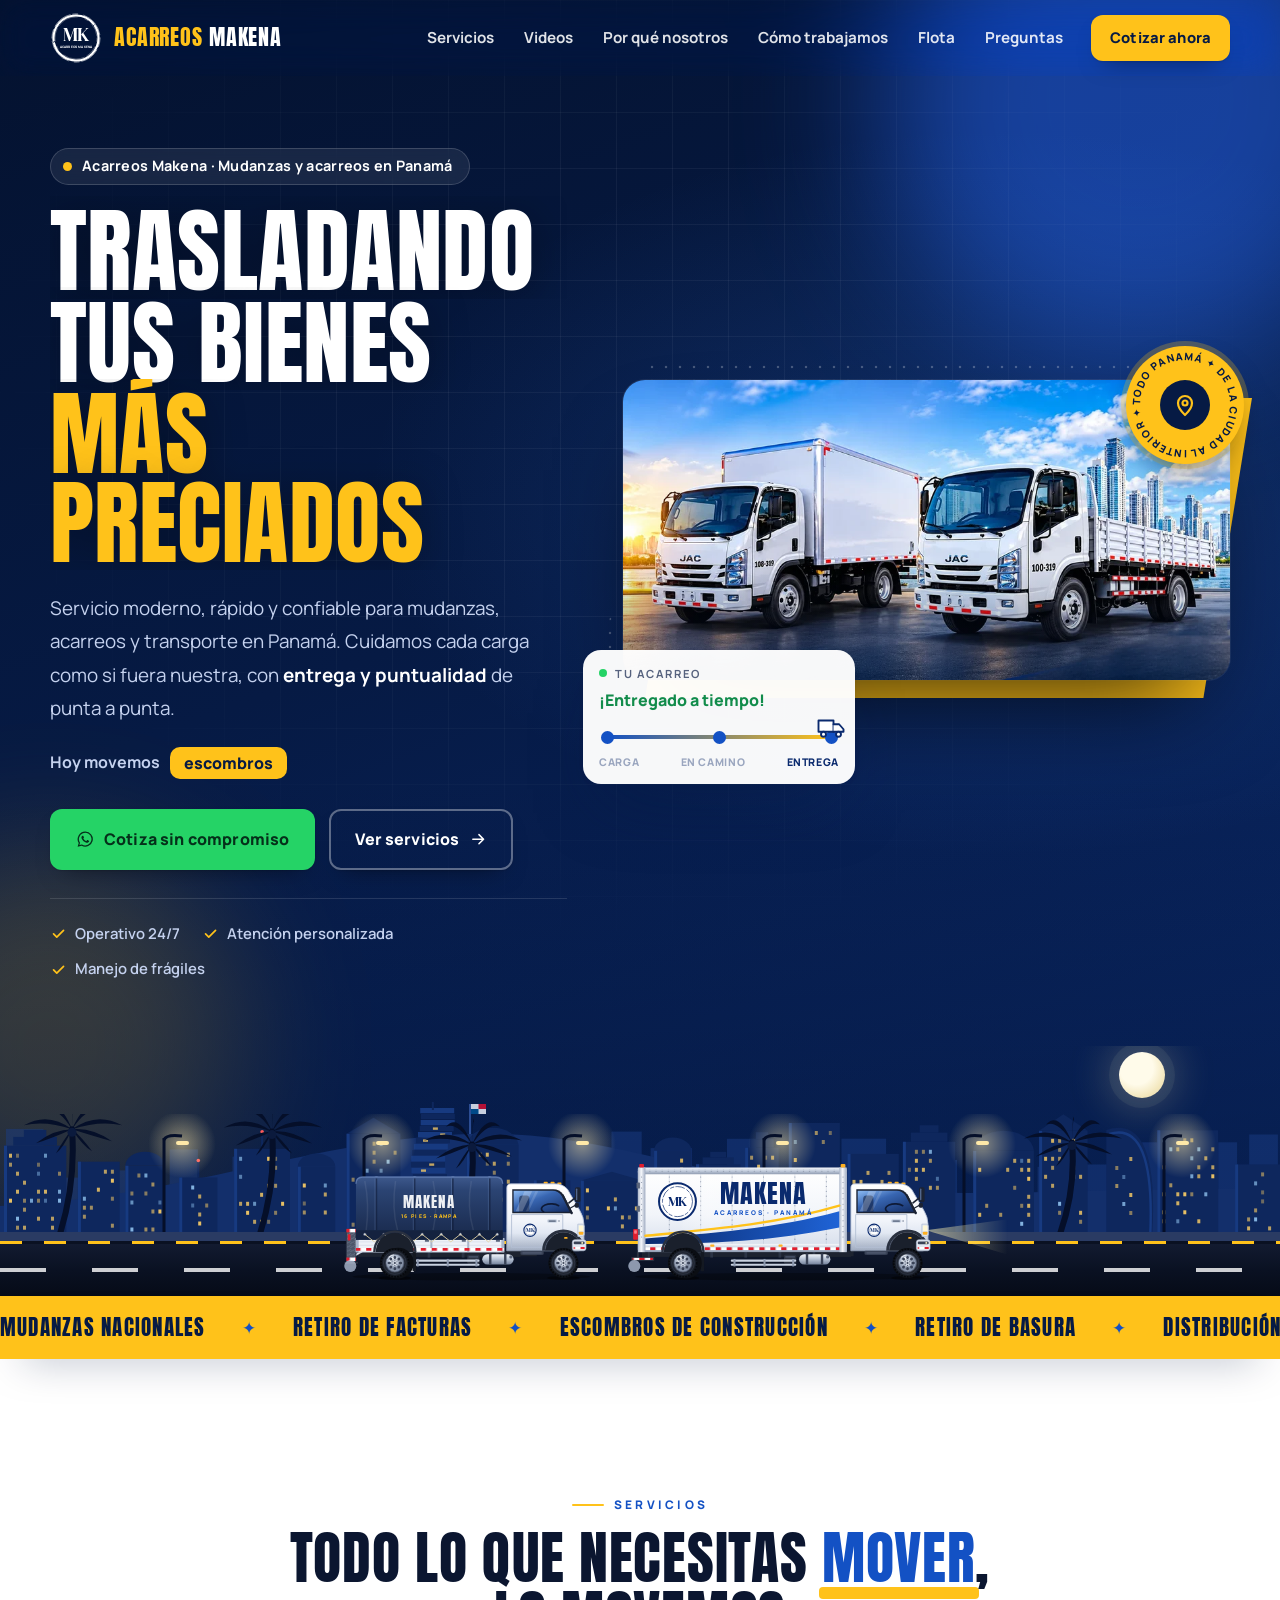
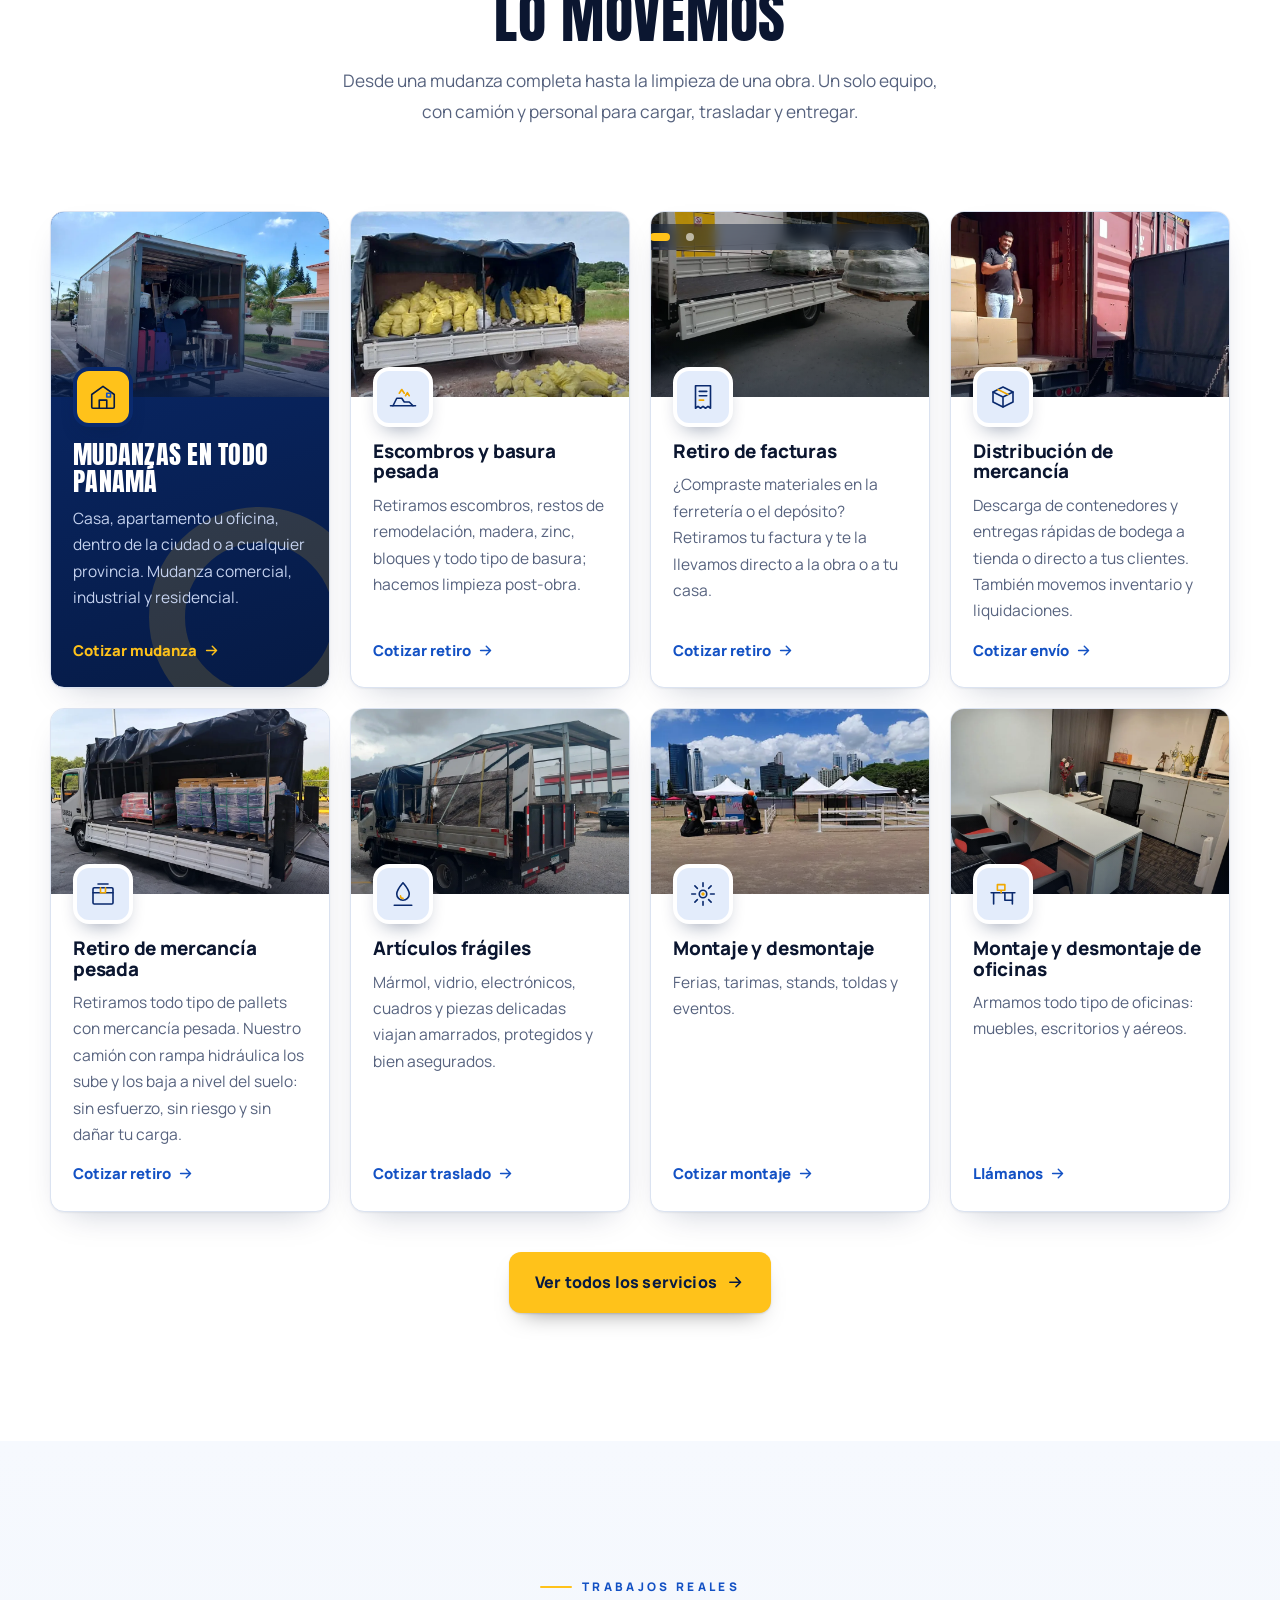
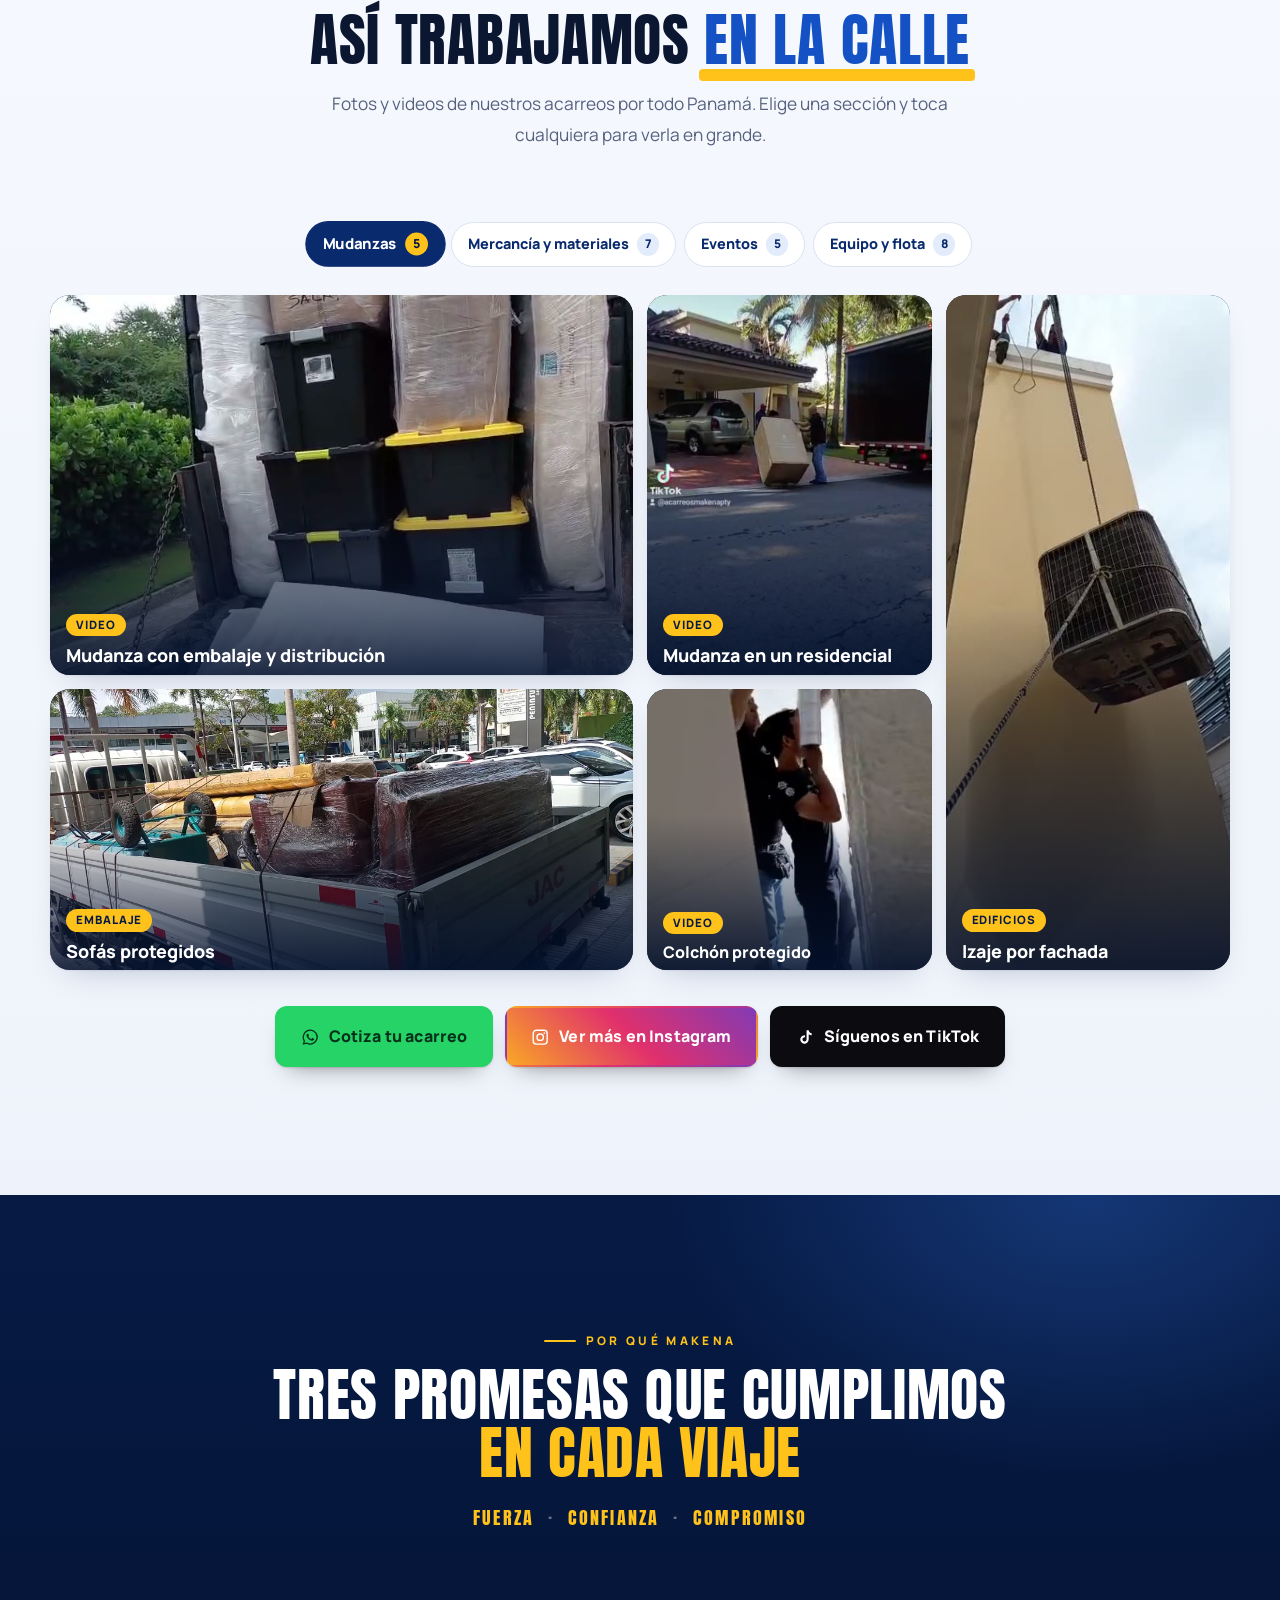
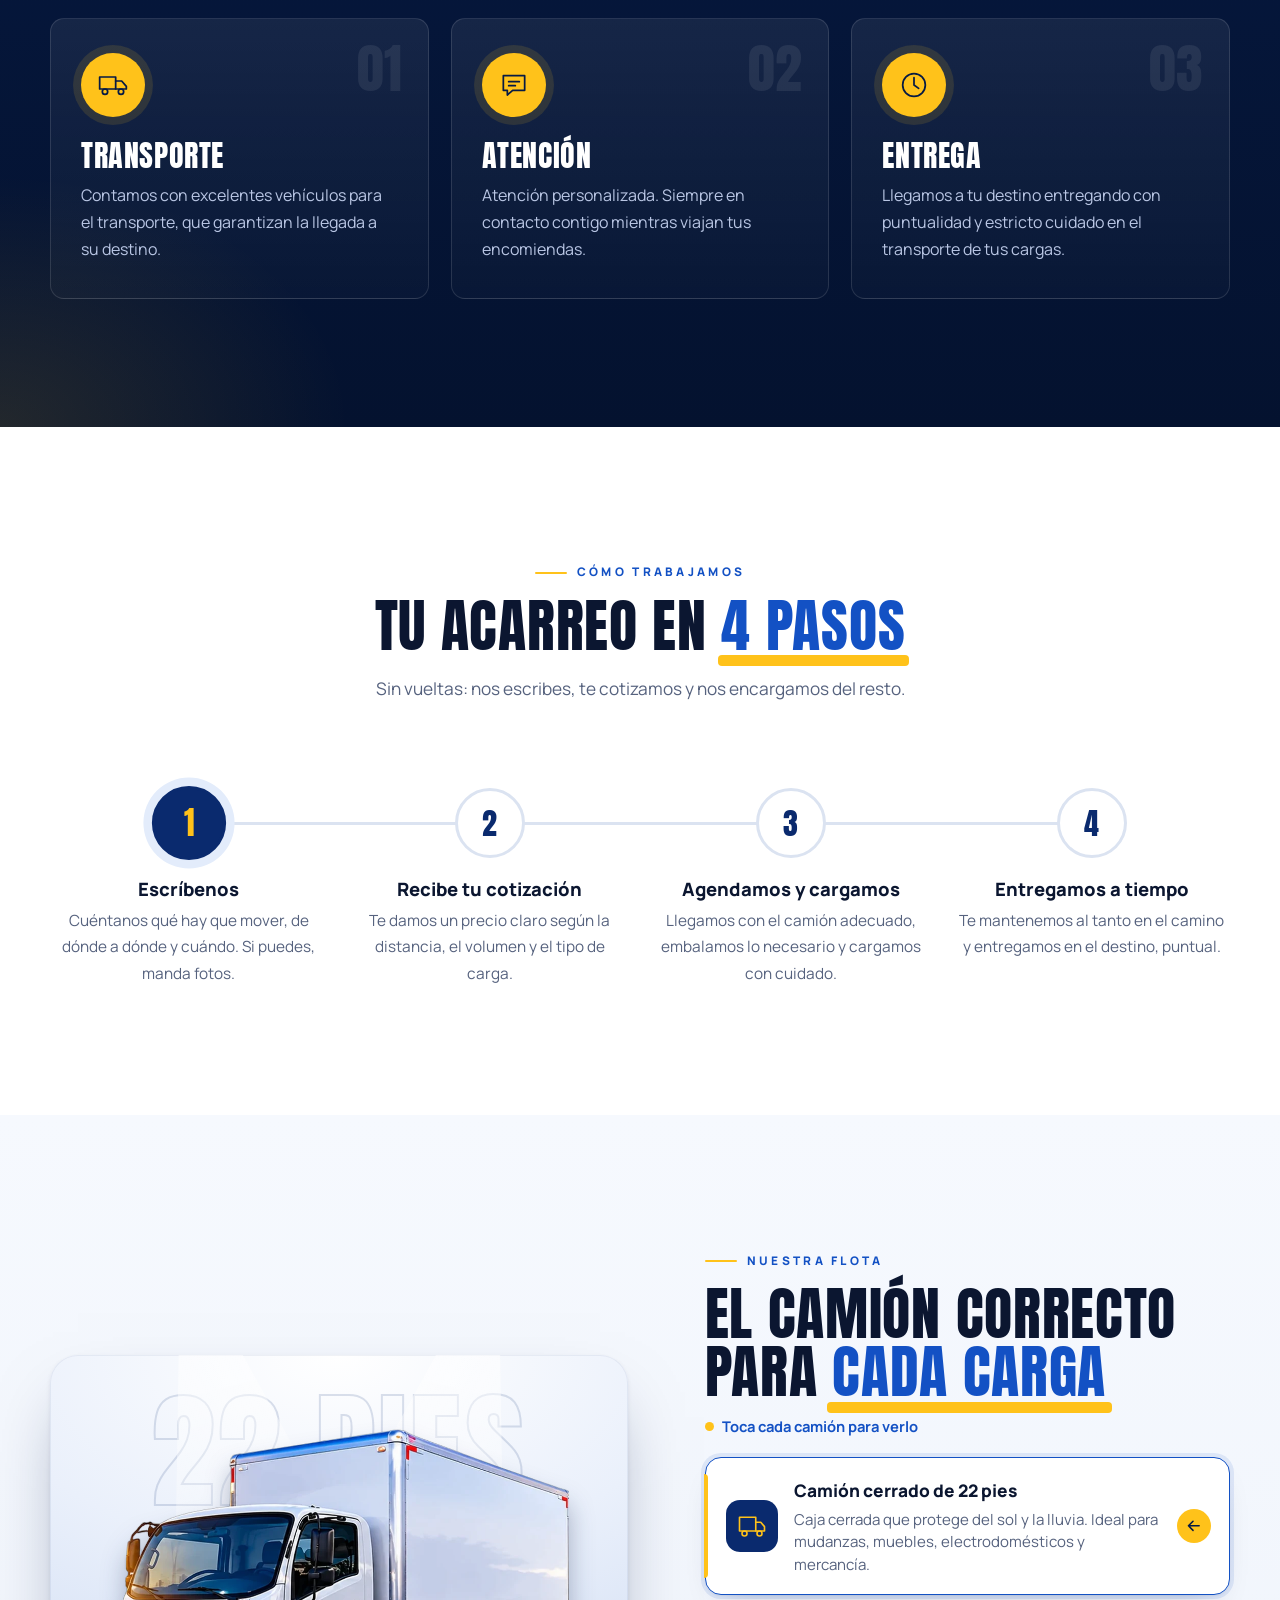
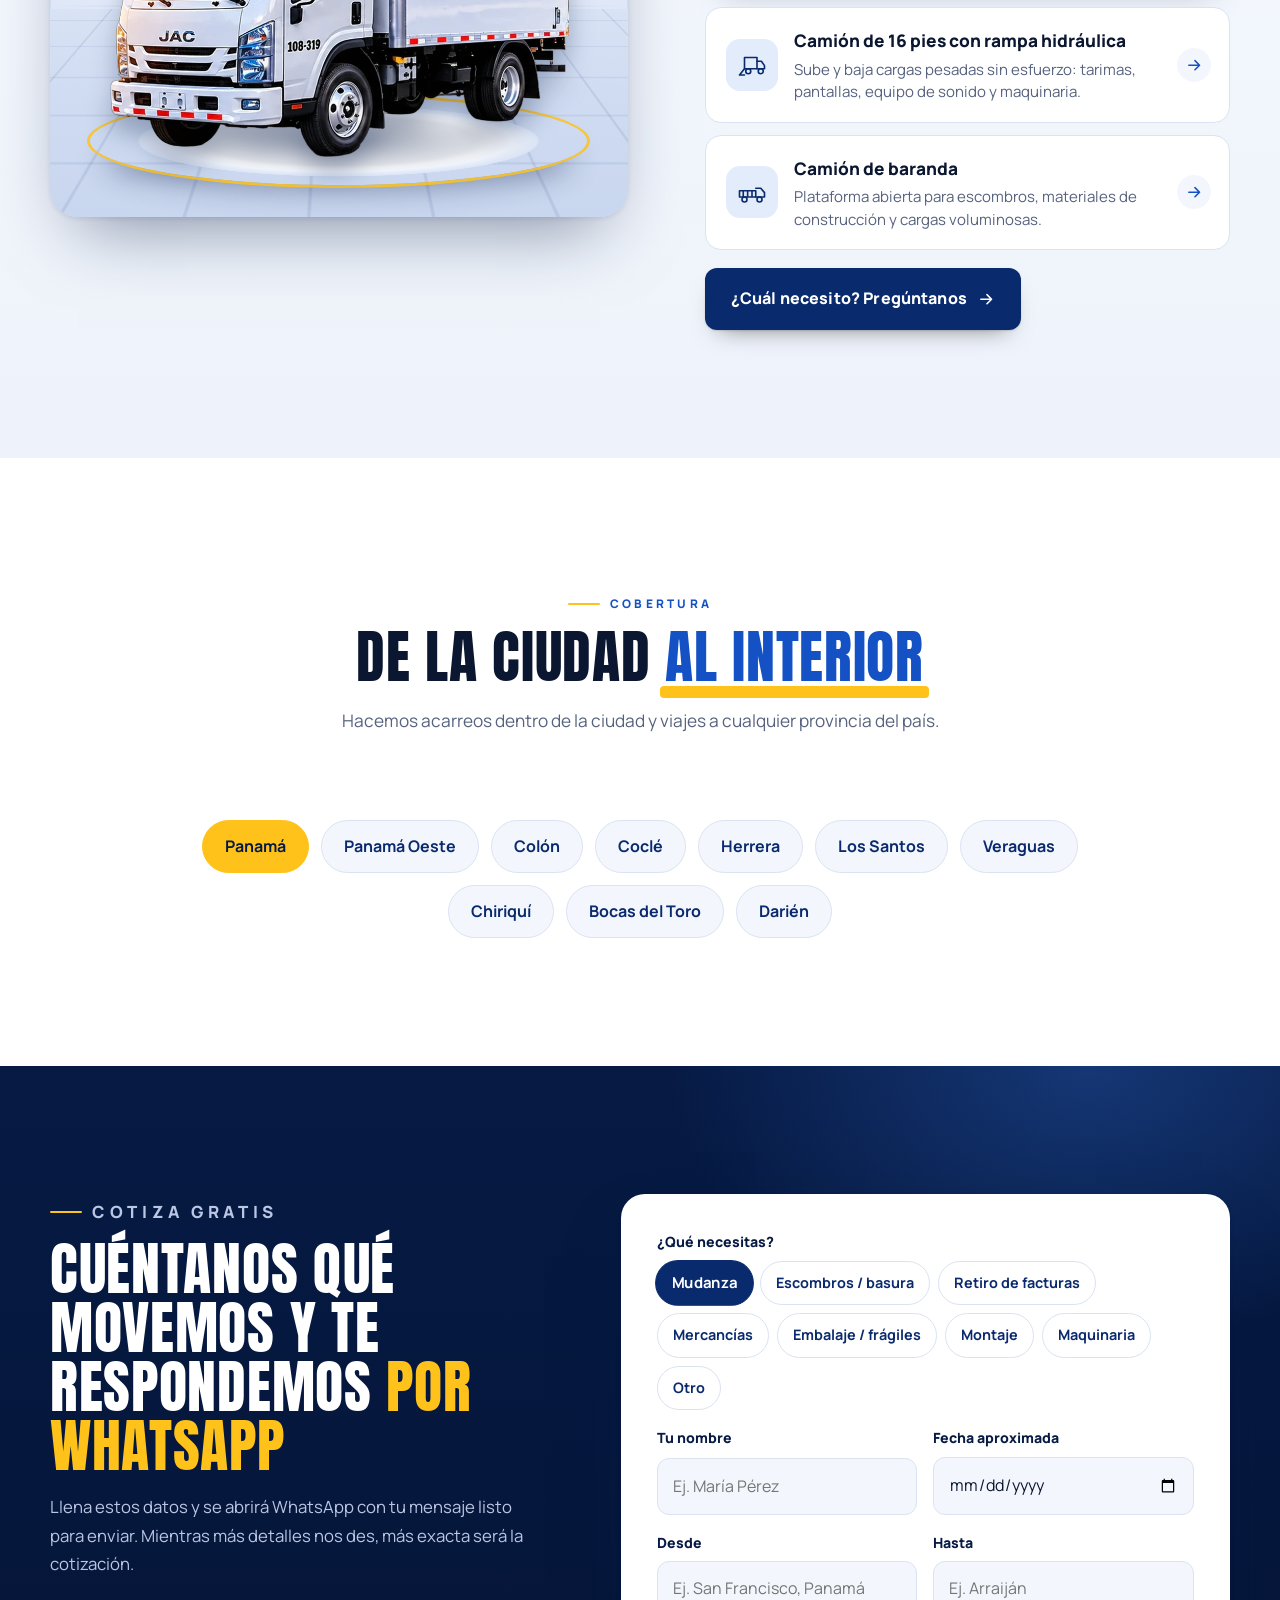
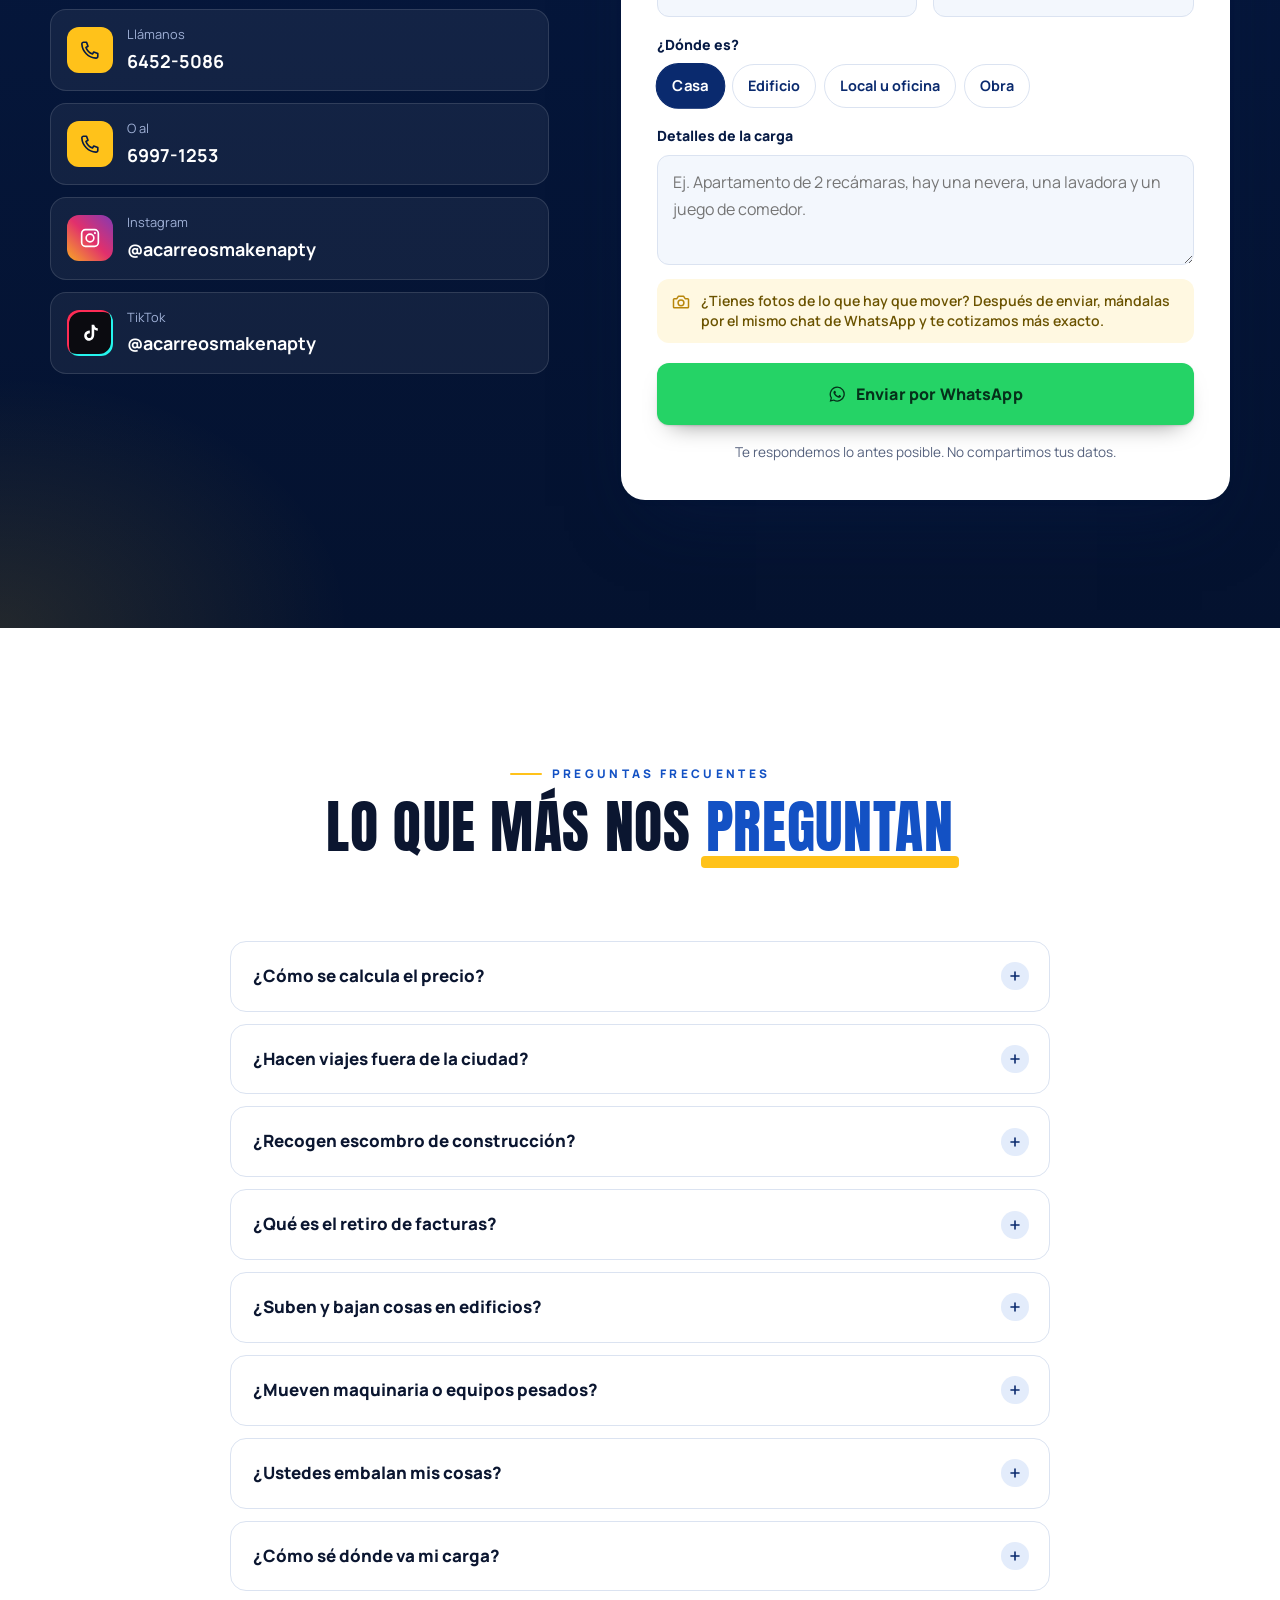
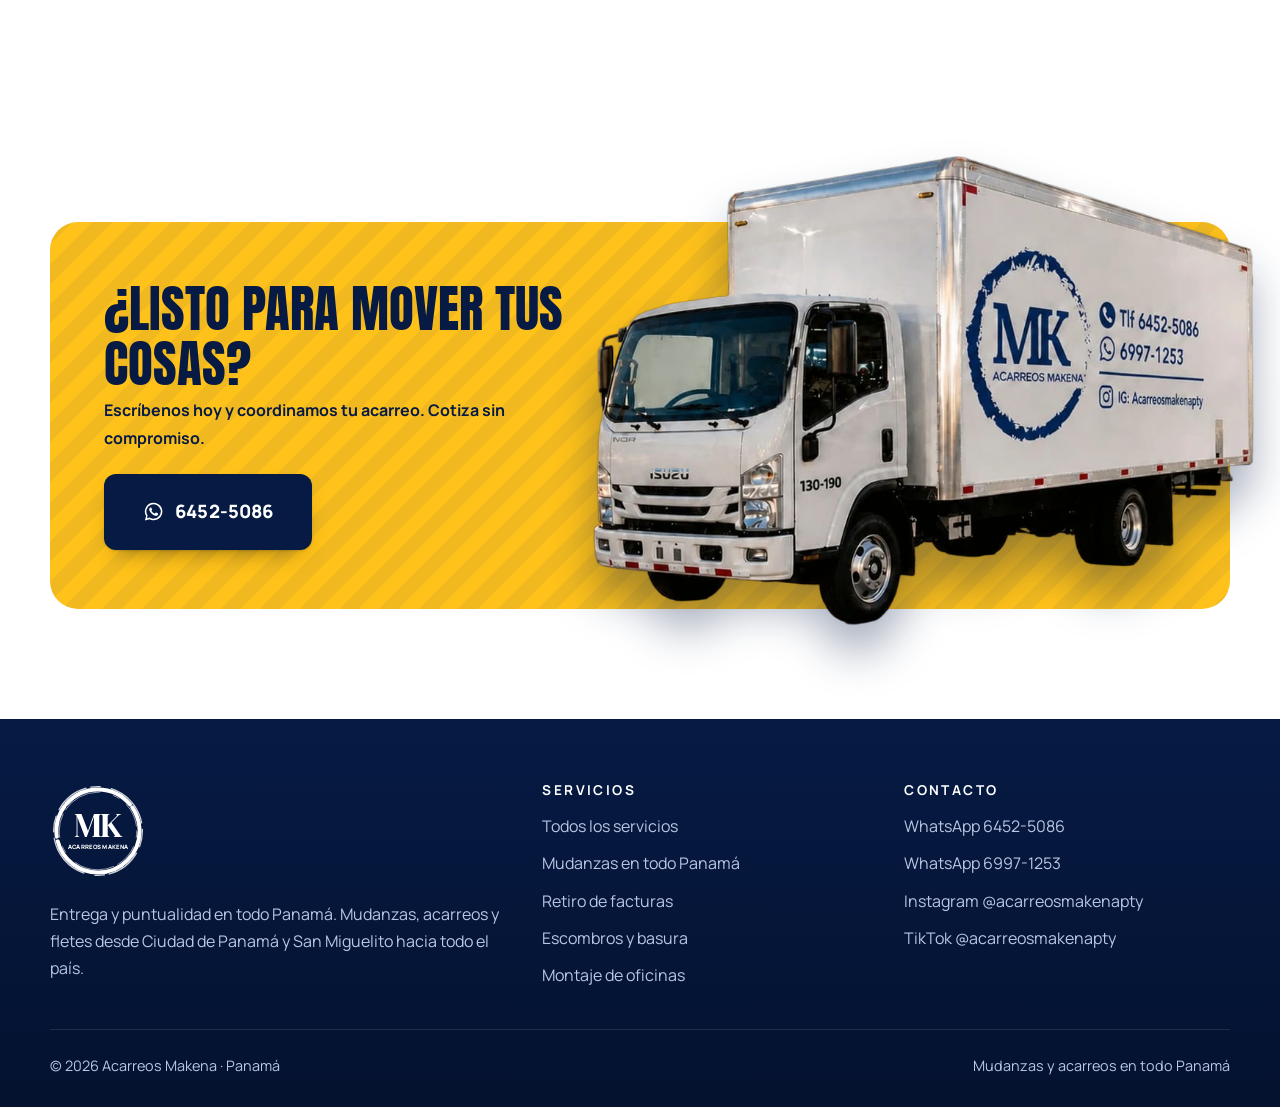
==== commit bb846d9b: "Tarjetas: el icono ya no queda tapado por la foto que cambia Co-Authored-By: Claude Opus 5.5 <norepl" ====
--- a/index.html
+++ b/index.html
@@ -94,7 +94,7 @@
   <link rel="preconnect" href="https://fonts.gstatic.com" crossorigin>
   <link href="https://fonts.googleapis.com/css2?family=Anton&family=DM+Serif+Display&family=Manrope:wght@400;500;600;700;800&display=swap" rel="stylesheet">
   <!-- ?v= obliga al navegador a bajar la versión nueva: súbelo en cada cambio de CSS o JS -->
-  <link rel="stylesheet" href="css/estilos.css?v=2026-11-13c">
+  <link rel="stylesheet" href="css/estilos.css?v=2026-11-13d">
   <link rel="stylesheet" href="css/premium.css?v=7">
   <!-- preguntas frecuentes para Google (se genera desde las preguntas visibles) -->
   <script type="application/ld+json" id="faq-ld">
--- a/css/estilos.css
+++ b/css/estilos.css
@@ -1204,3 +1204,5 @@
 .servicio:has(.servicio__ir:focus-visible) { outline: 3px solid var(--amarillo); outline-offset: 3px; }
 /* lo que se toca por separado queda por encima del enlace de la tarjeta */
 .servicio__link, .pasafotos__puntos, .servicio__foto--pasa { position: relative; z-index: 2; }
+/* el icono va por encima de la foto (también de la que cambia sola); no estorba al toque */
+.servicio .servicio__ico { z-index: 3; pointer-events: none; }
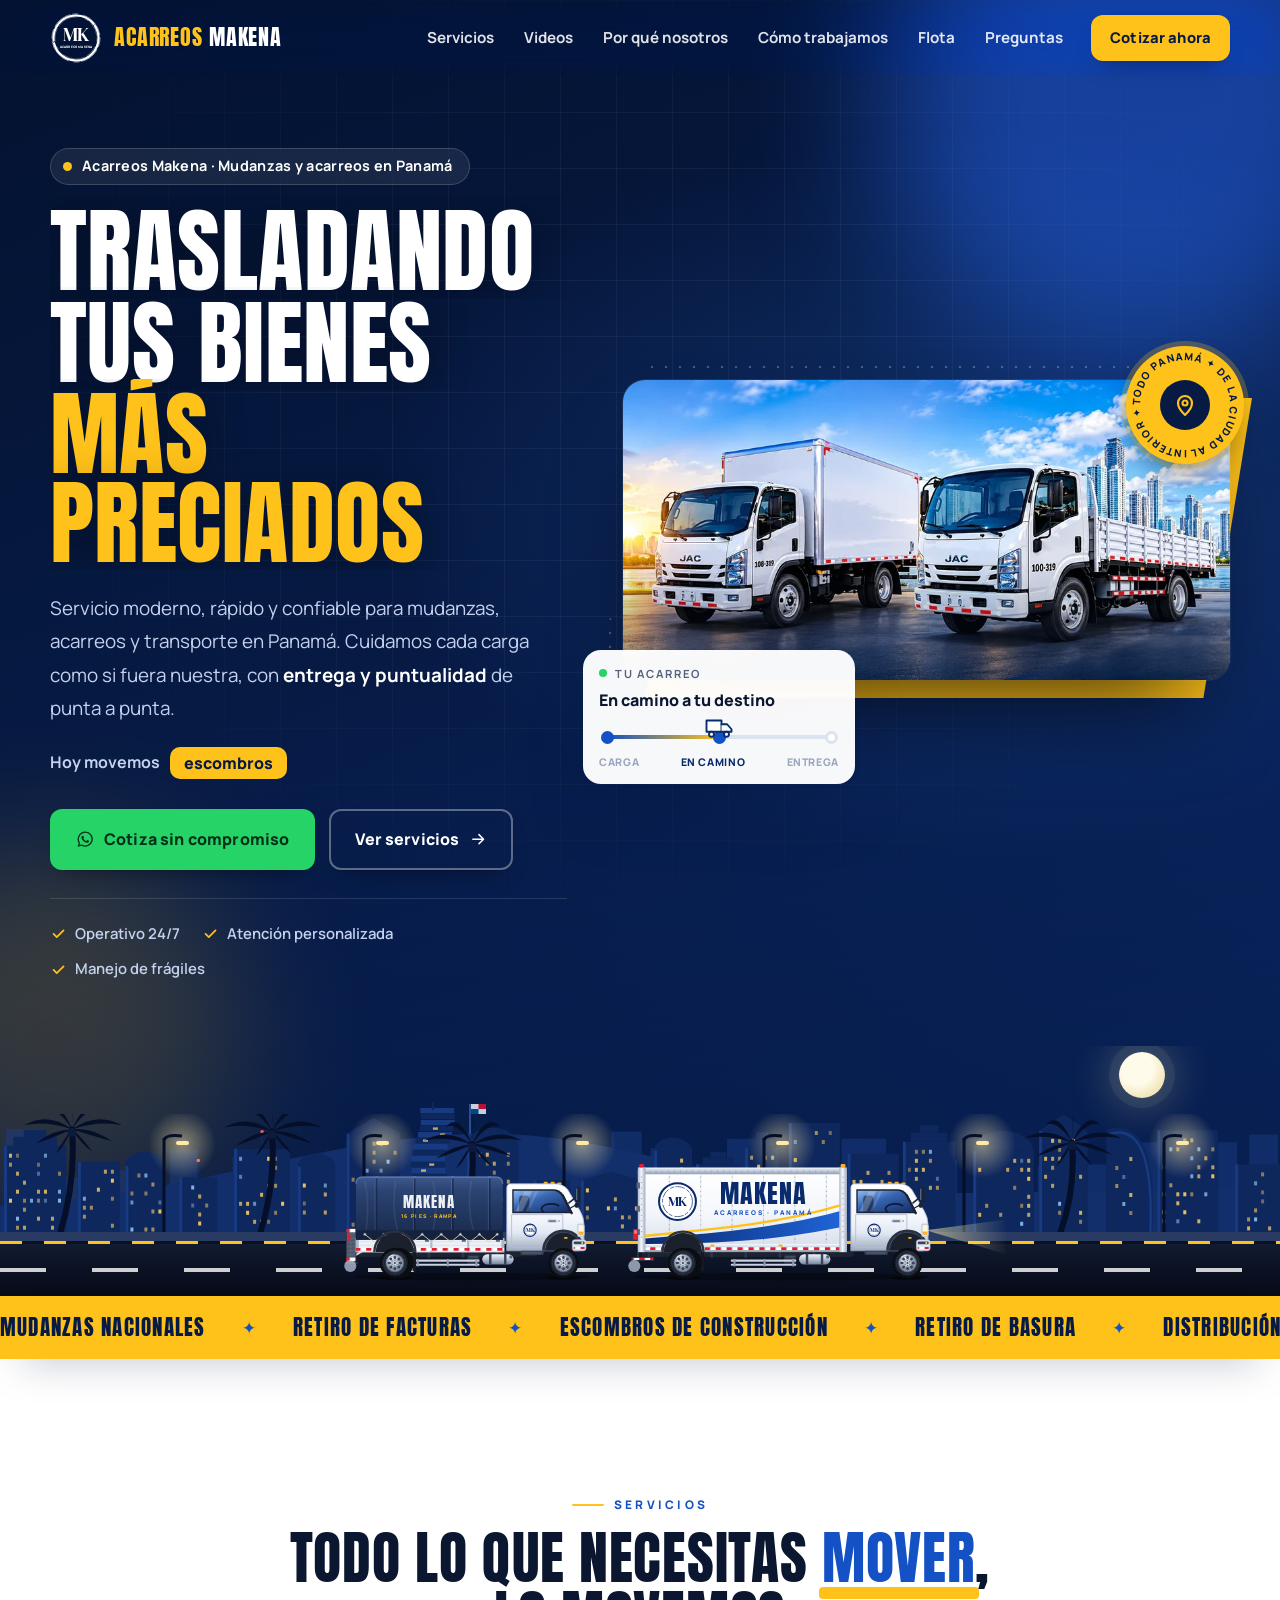
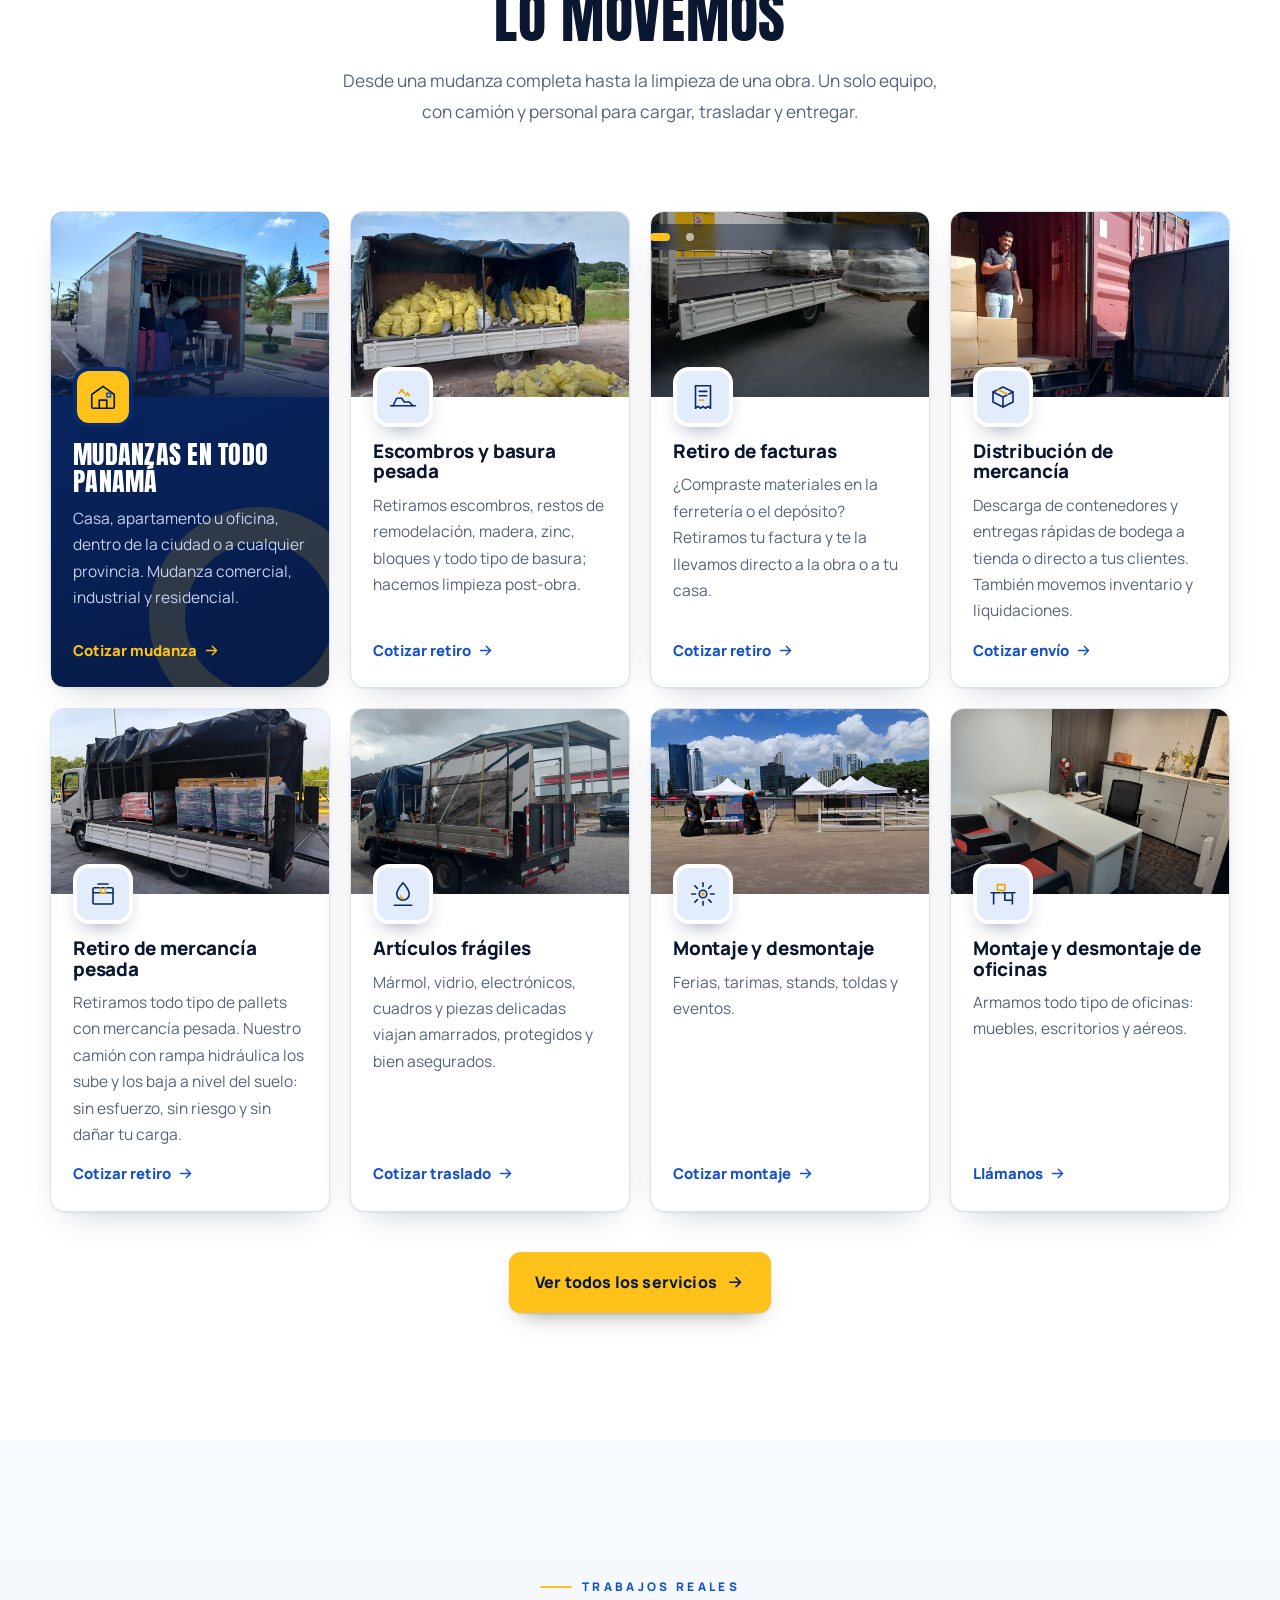
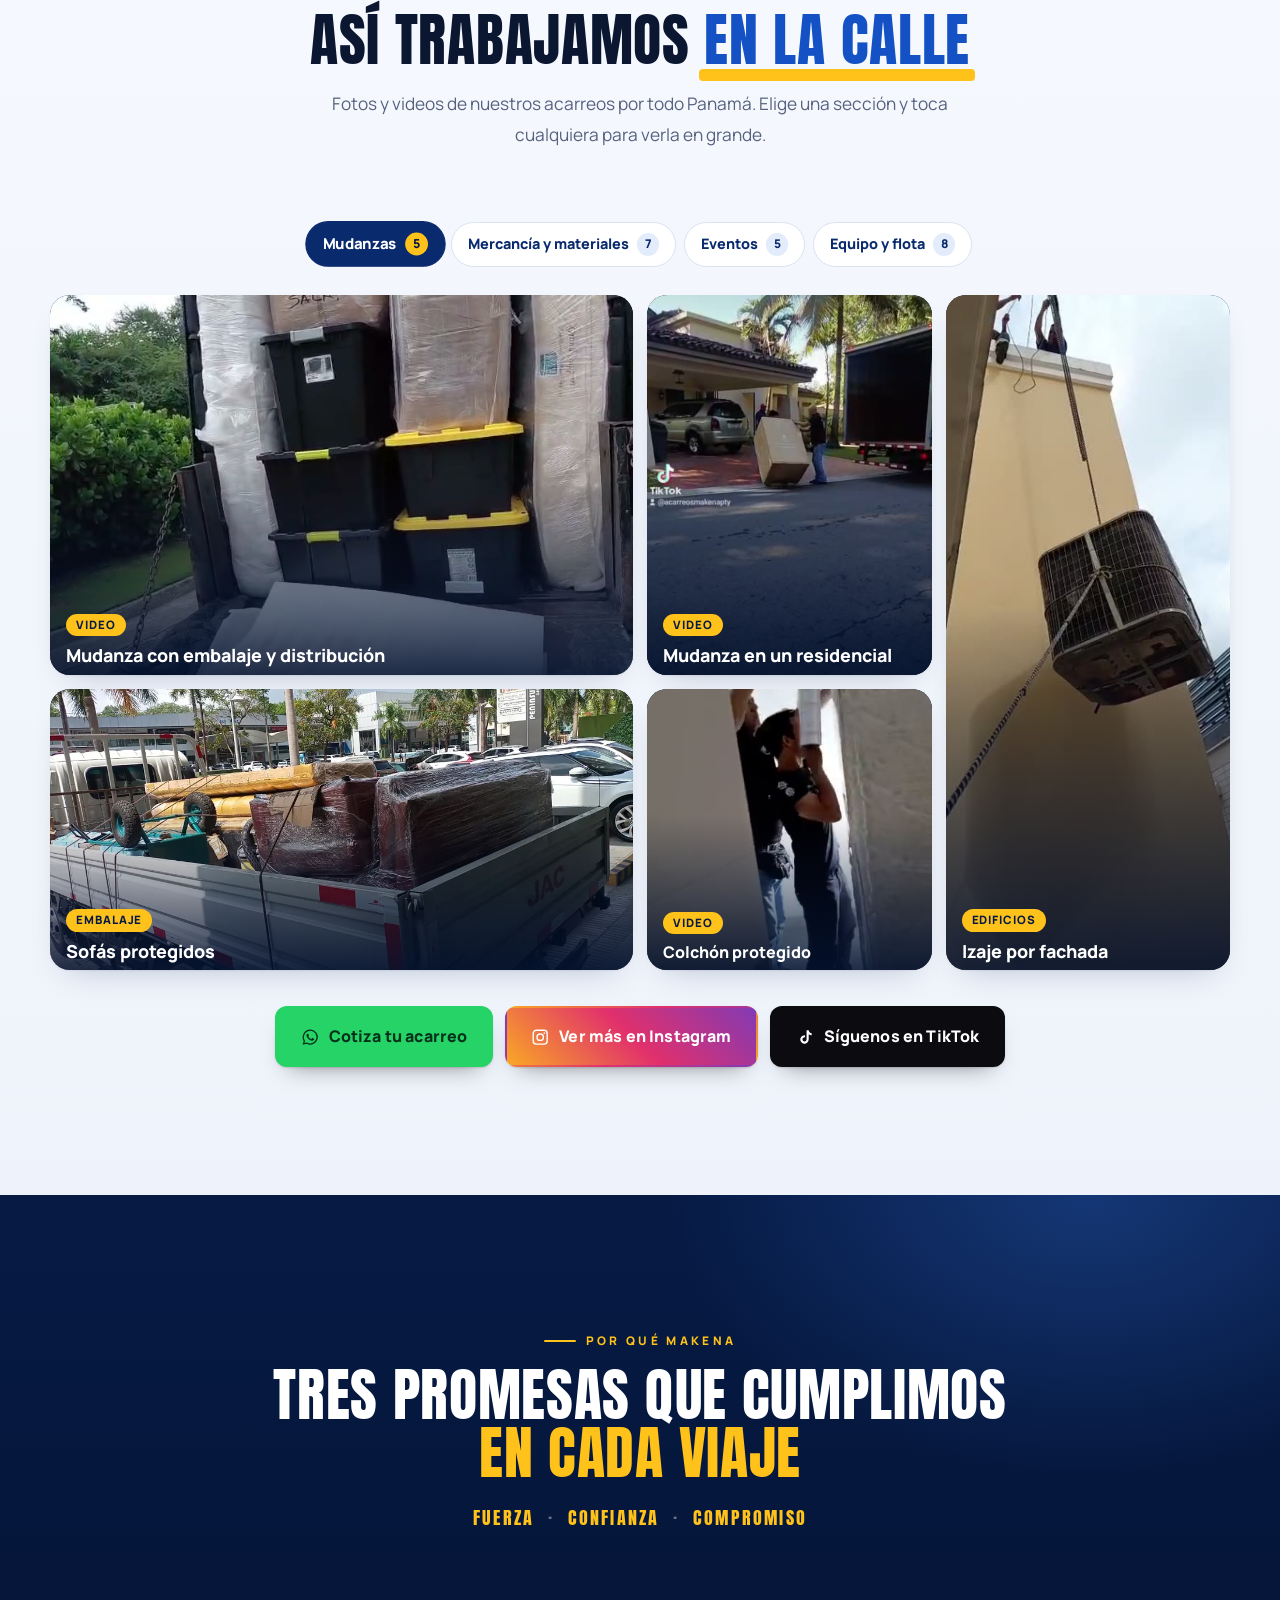
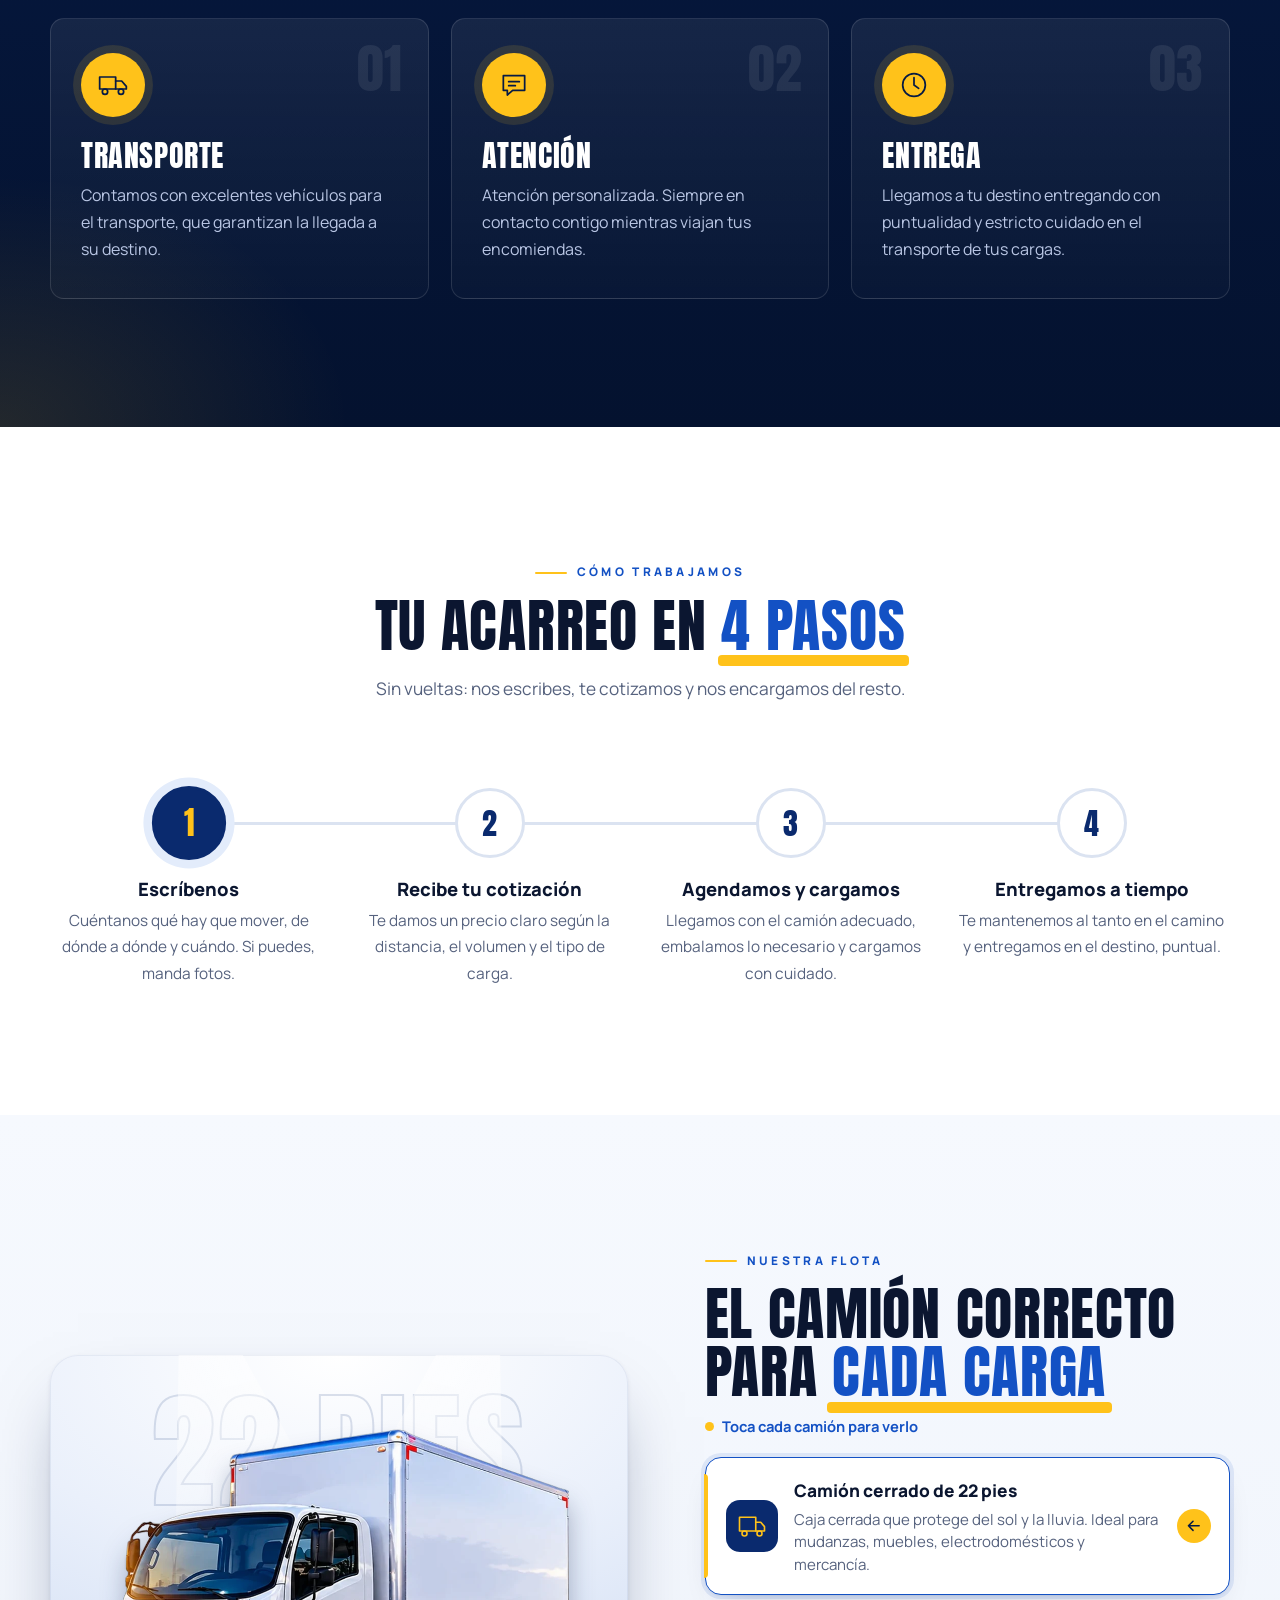
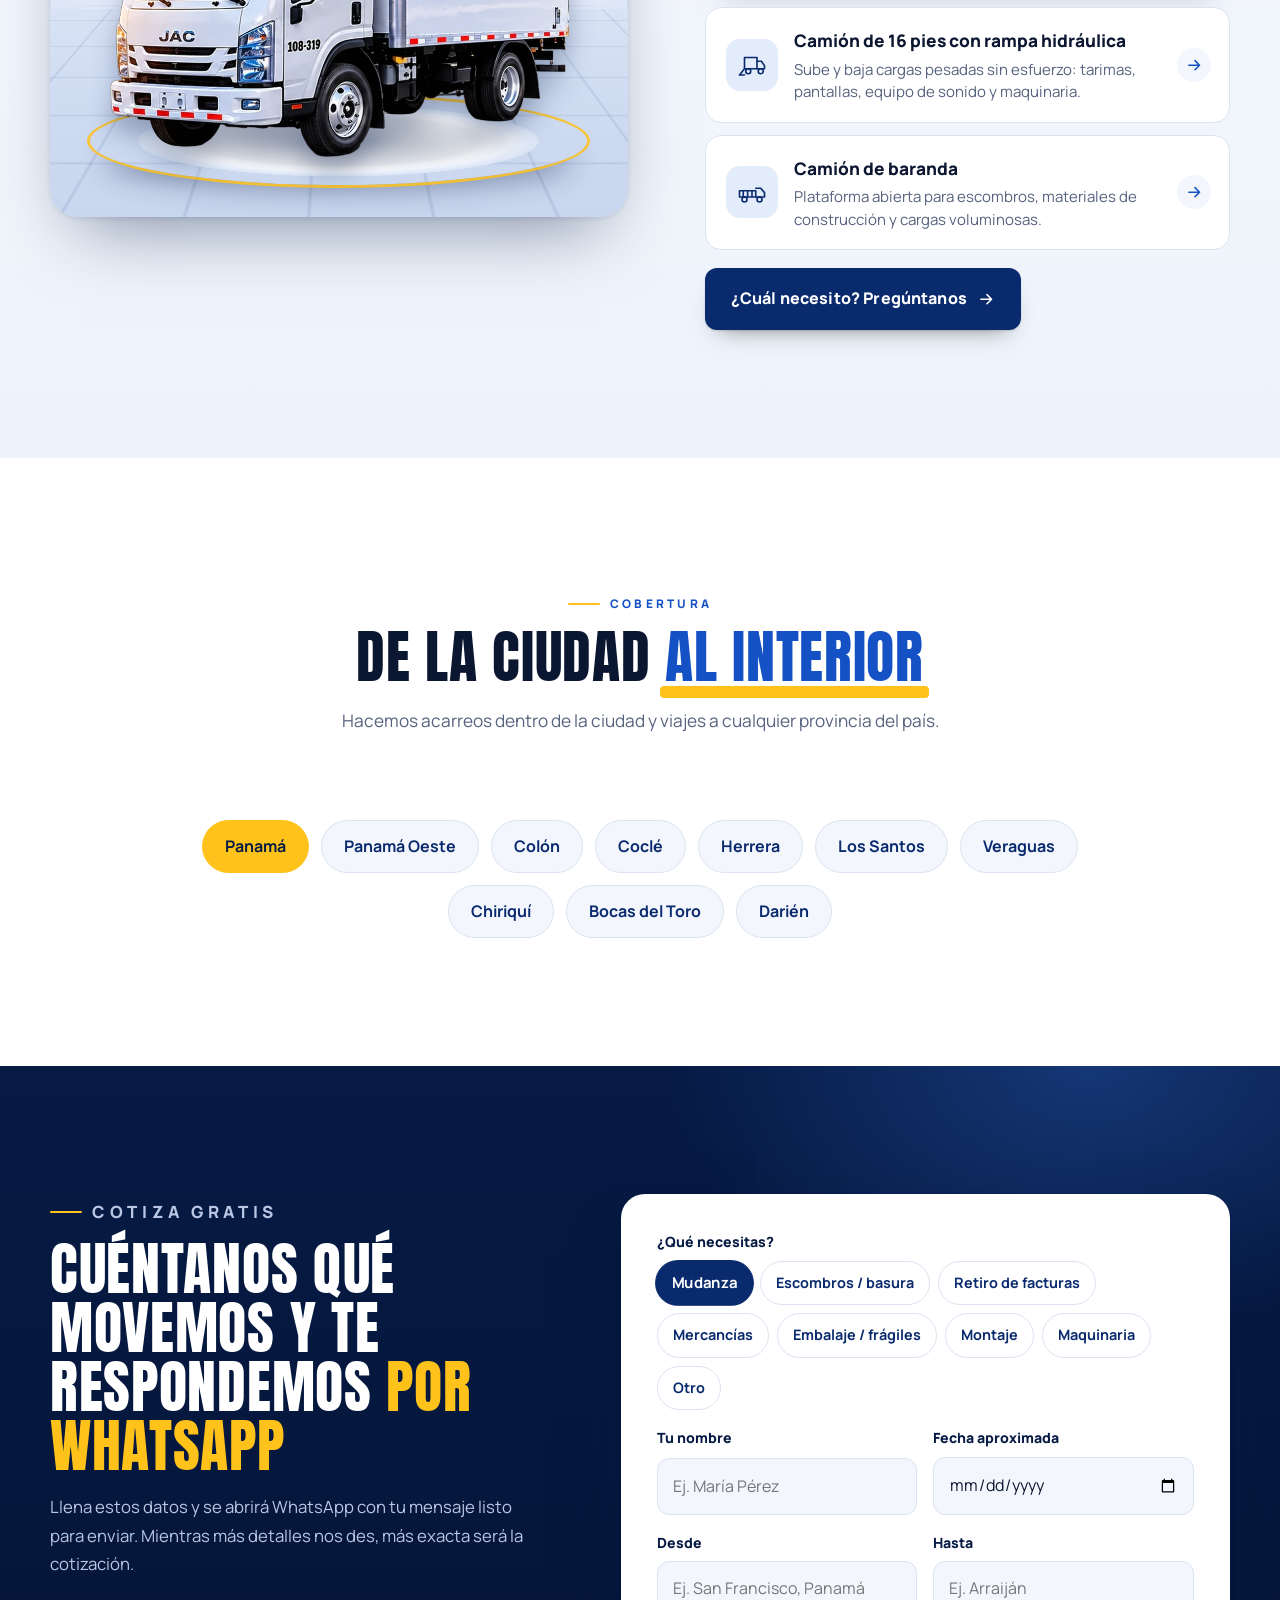
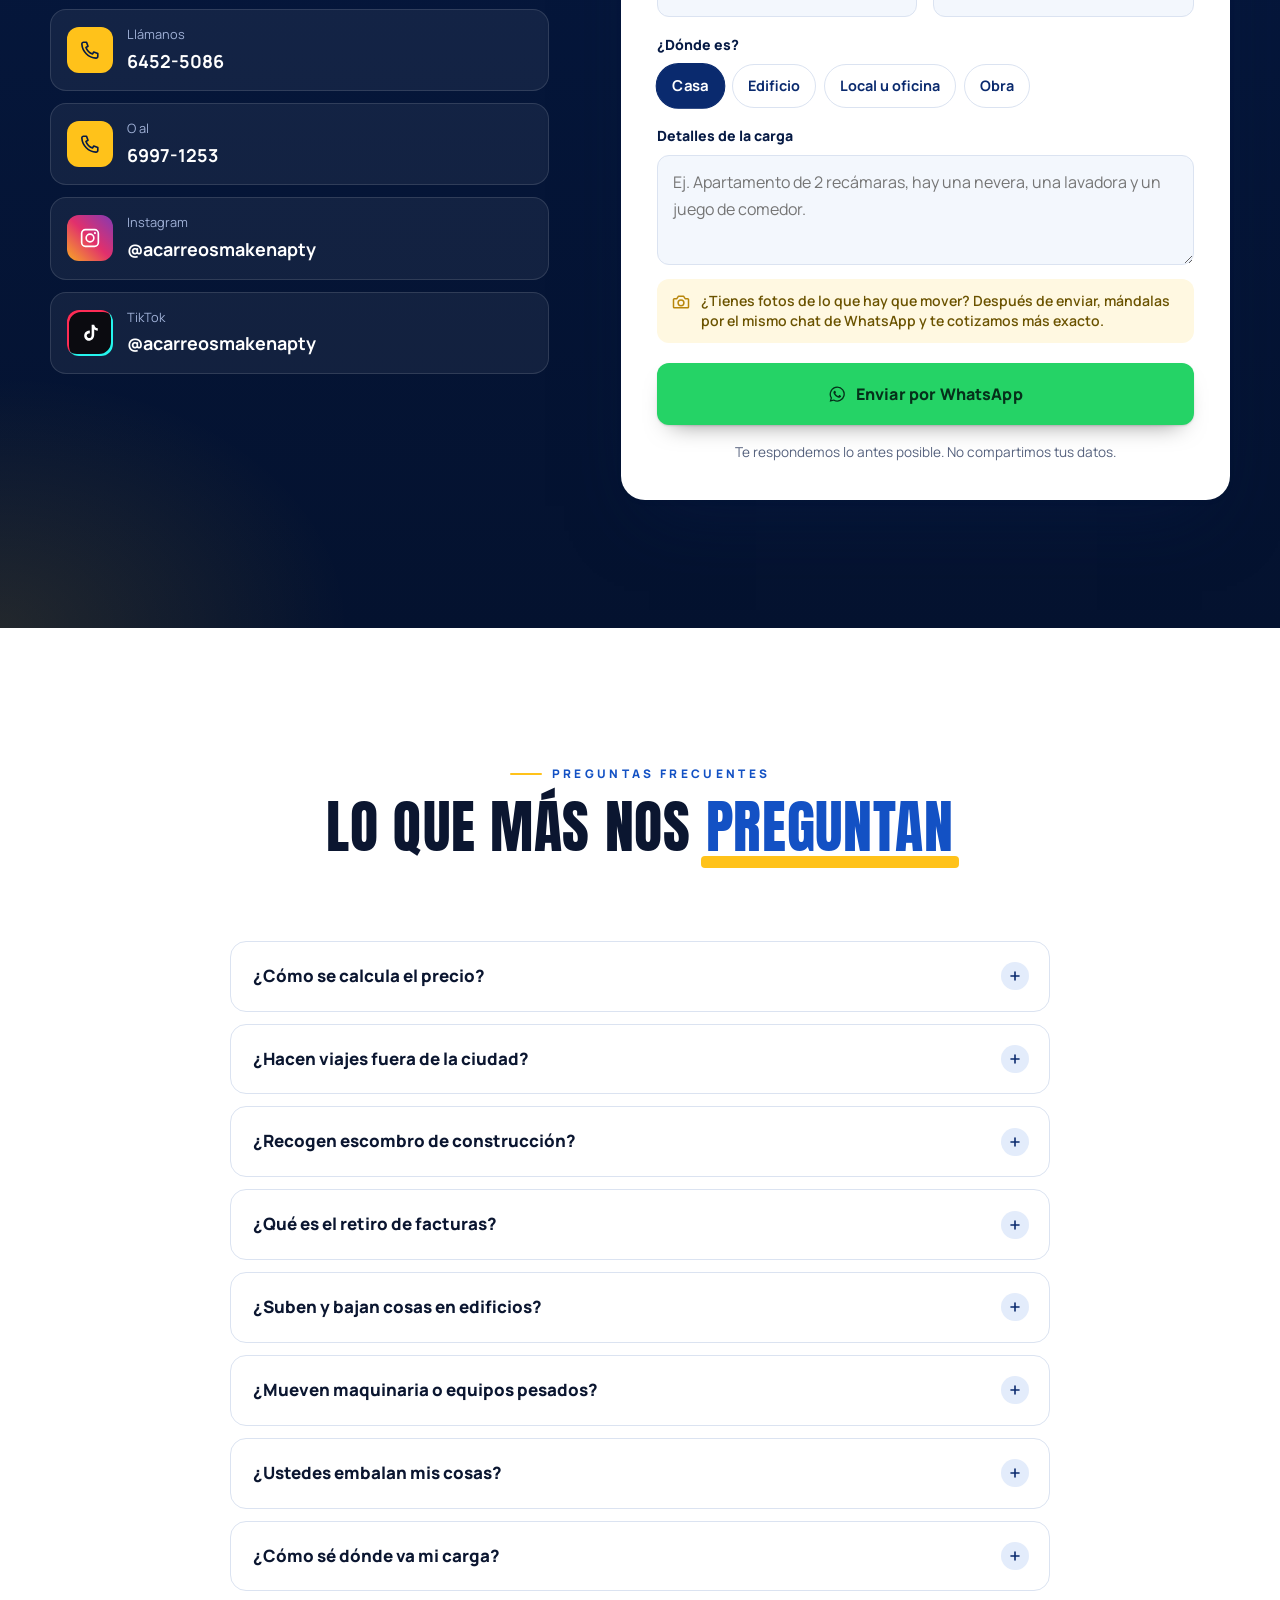
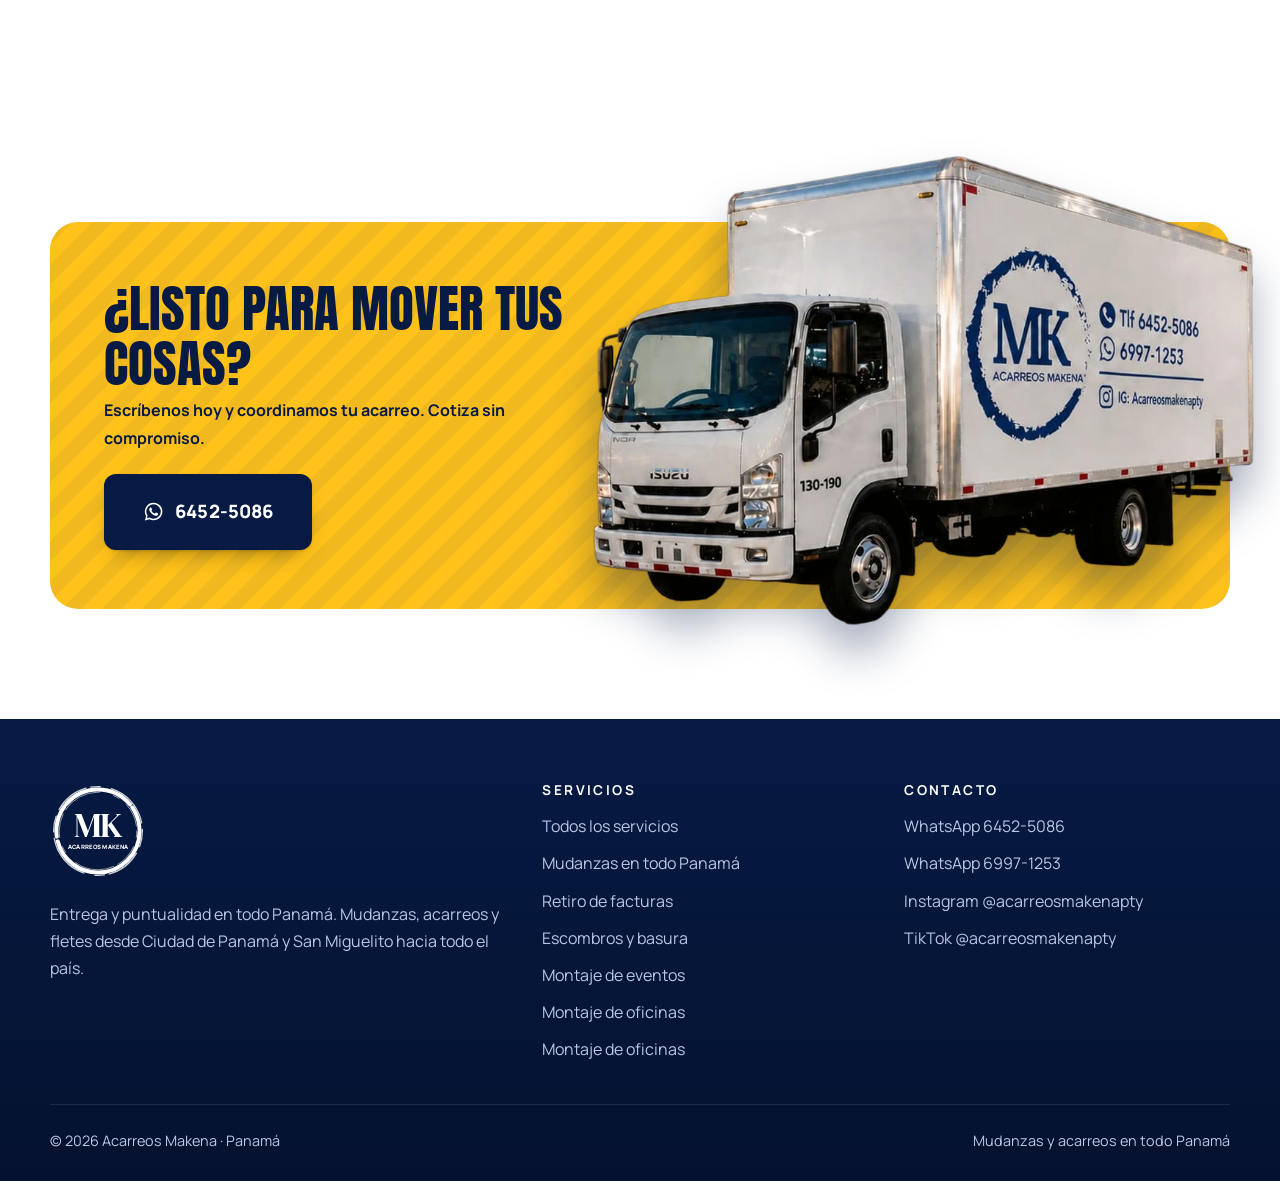
==== commit bc4aa76b: "Páginas de montaje de eventos y de oficinas; showroom de la flota en todas las páginas de servicio C" ====
--- a/index.html
+++ b/index.html
@@ -591,7 +591,7 @@
             <div class="servicio__ico">
               <svg viewBox="0 0 48 48"><circle cx="24" cy="24" r="6"/><path d="M24 6v6M24 36v6M6 24h6M36 24h6M11 11l4 4M33 33l4 4M37 11l-4 4M15 33l-4 4"/><circle class="acento" cx="24" cy="24" r="1.5"/></svg>
             </div>
-            <h3>Montaje y desmontaje</h3>
+            <h3><a class="servicio__ir" href="montaje-de-eventos-panama">Montaje y desmontaje</a></h3>
             <p>Ferias, tarimas, stands, toldas y eventos.</p>
             <a href="#cotizar" data-servicio="Montaje" class="servicio__link">Cotizar montaje <svg class="ico"><use href="#i-flecha"/></svg></a>
           </article>
@@ -601,7 +601,7 @@
             <div class="servicio__ico">
               <svg viewBox="0 0 48 48"><path d="M5 22h38"/><path d="M9 22v18M39 22v18"/><path d="M27 22v12h12"/><path class="acento" d="M15 9h12v9H15zM21 18v4"/></svg>
             </div>
-            <h3>Montaje y desmontaje de oficinas</h3>
+            <h3><a class="servicio__ir" href="montaje-de-oficinas-panama">Montaje y desmontaje de oficinas</a></h3>
             <p>Armamos todo tipo de oficinas: muebles, escritorios y aéreos.</p>
             <a href="tel:+50764525086" class="servicio__link">Llámanos <svg class="ico"><use href="#i-flecha"/></svg></a>
           </article>
@@ -1074,6 +1074,8 @@
           <li><a href="mudanzas-en-panama">Mudanzas en todo Panamá</a></li>
           <li><a href="acarreos-en-panama">Retiro de facturas</a></li>
           <li><a href="retiro-de-escombros-panama">Escombros y basura</a></li>
+          <li><a href="montaje-de-eventos-panama">Montaje de eventos</a></li>
+          <li><a href="montaje-de-oficinas-panama">Montaje de oficinas</a></li>
           <li><a href="#servicios">Montaje de oficinas</a></li>
         </ul>
       </div>
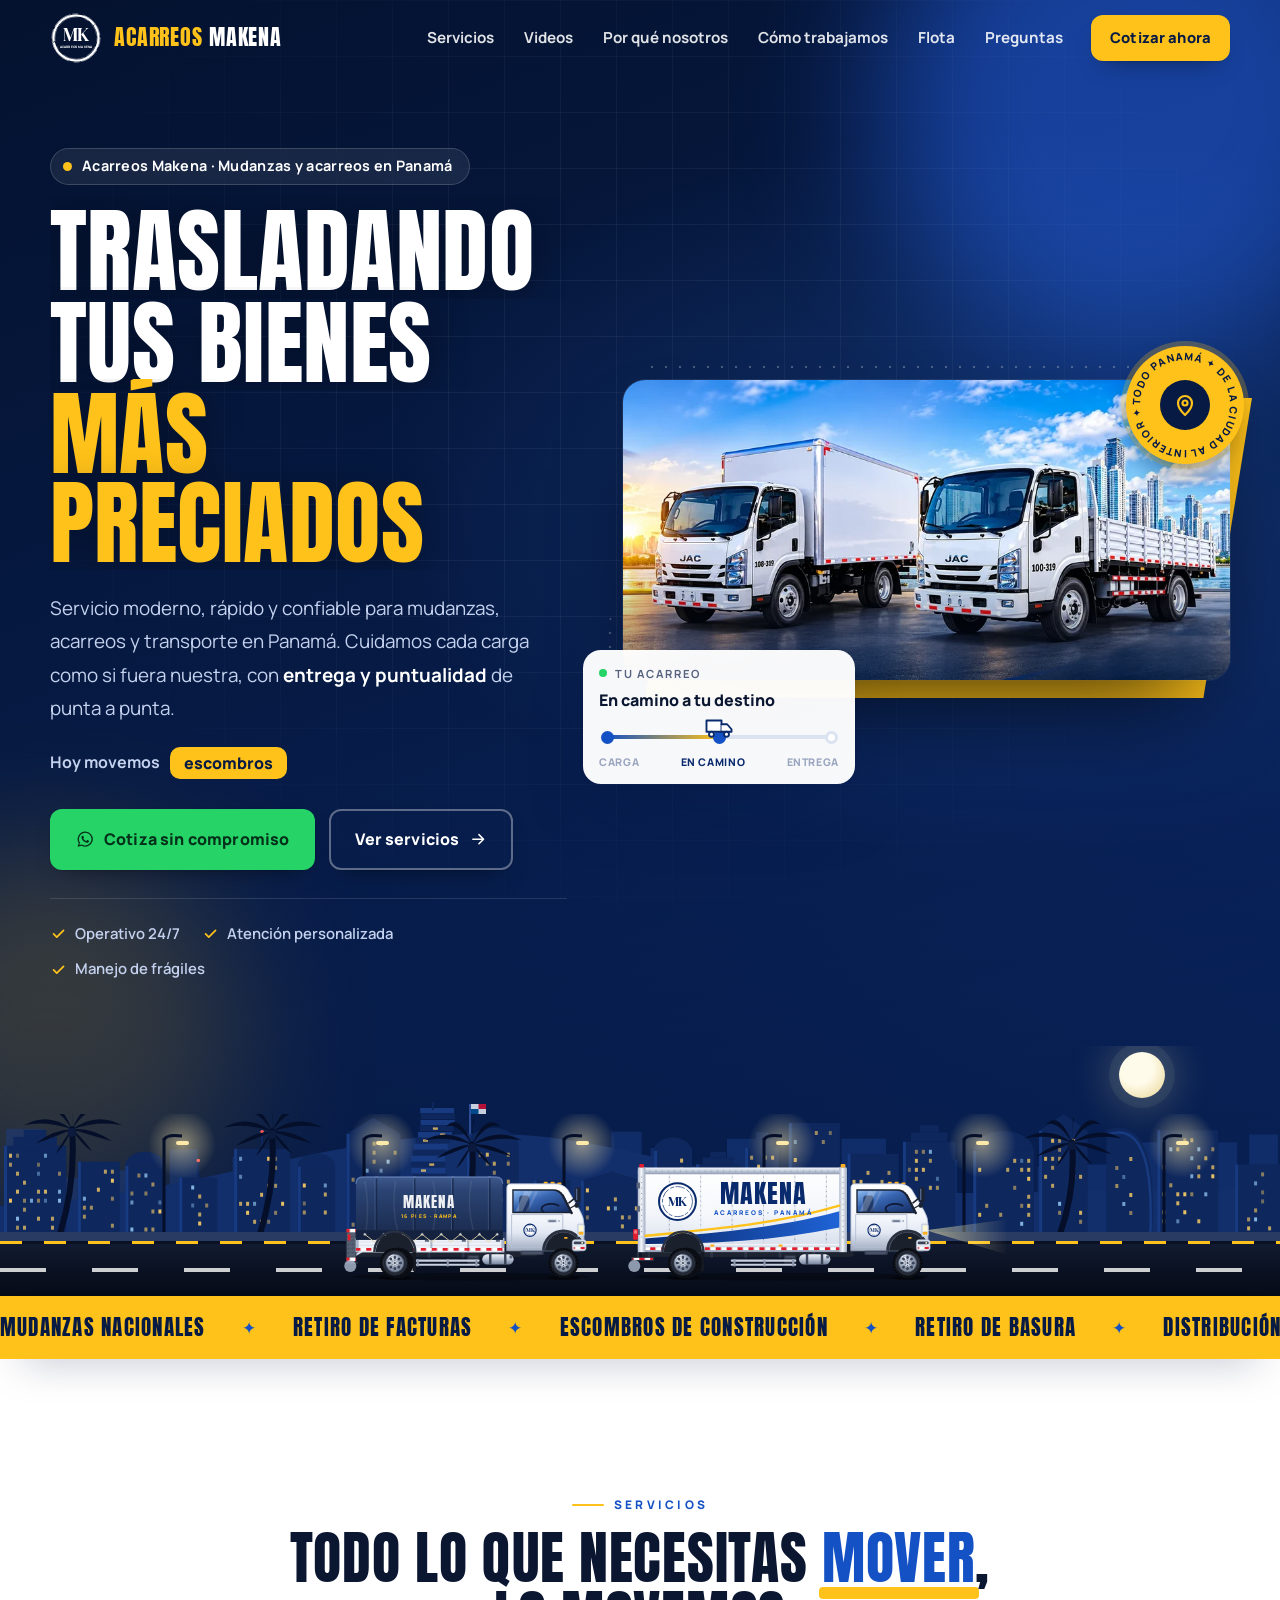
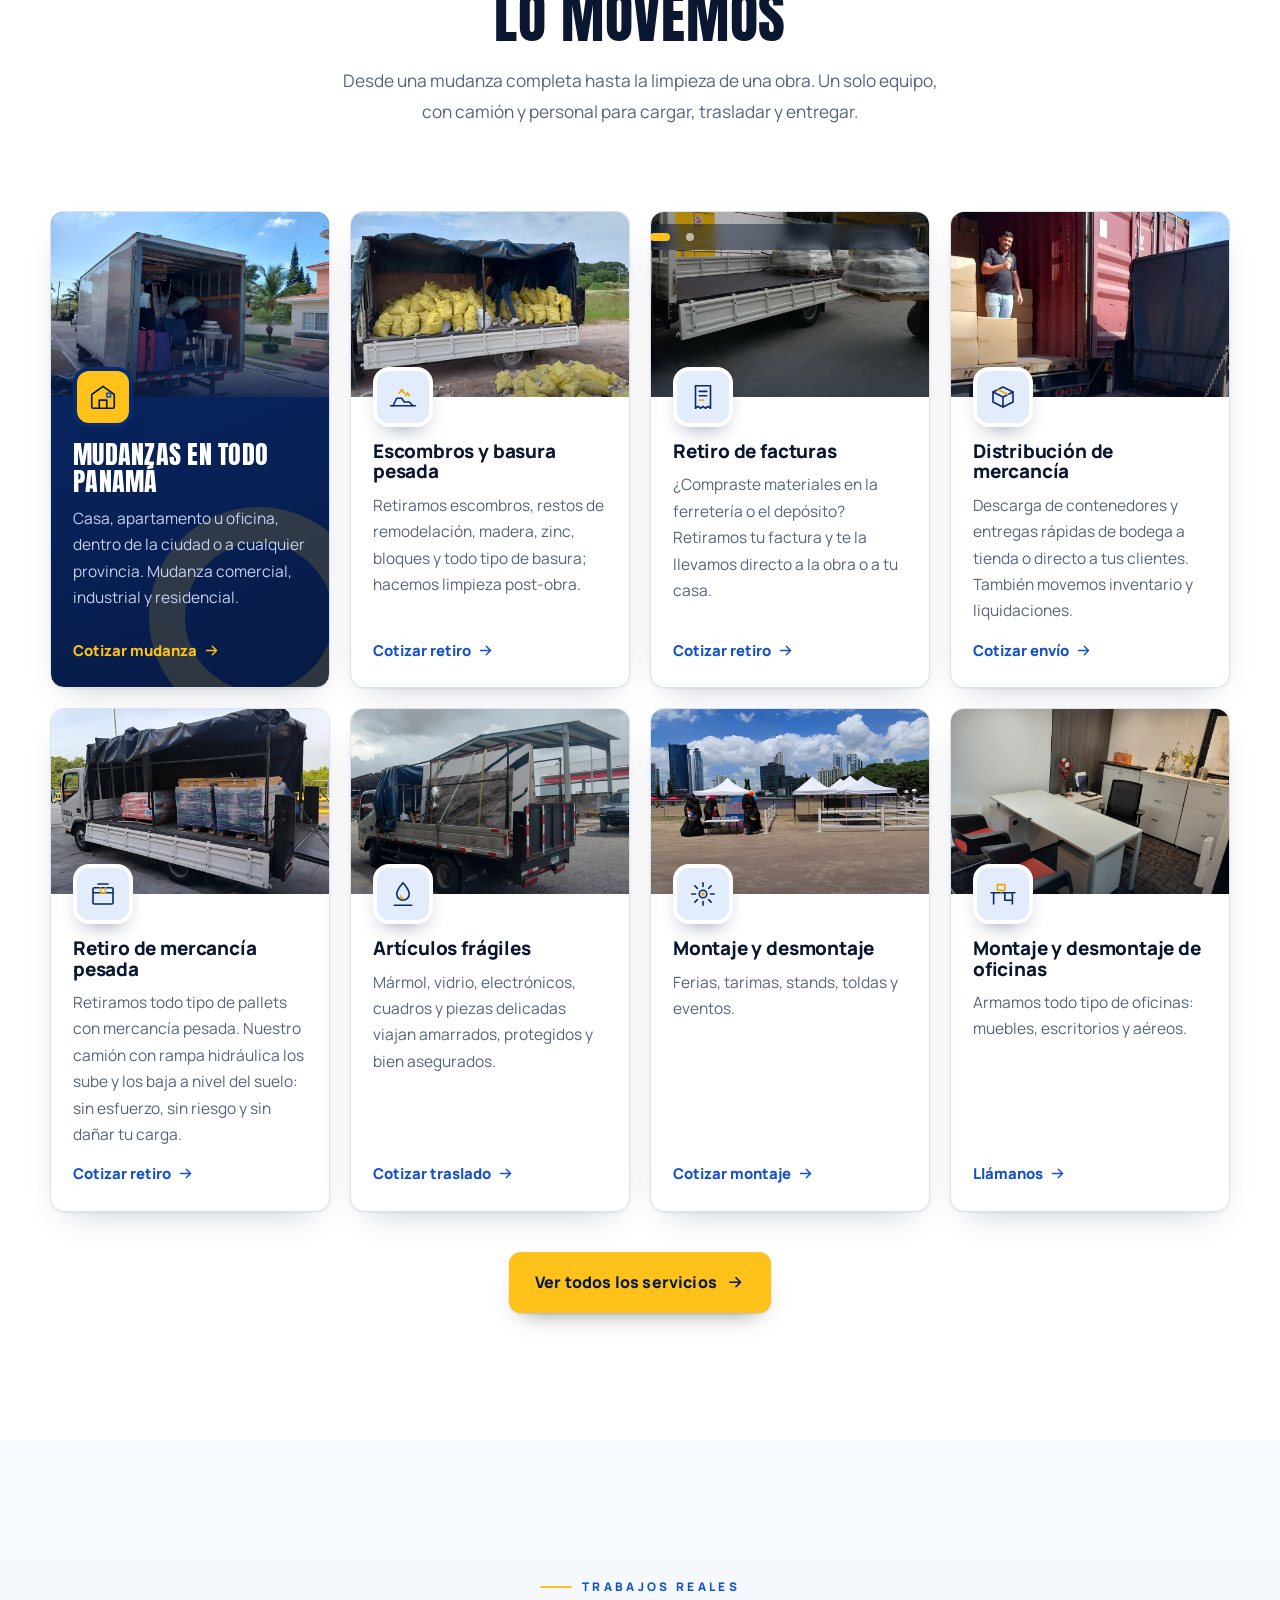
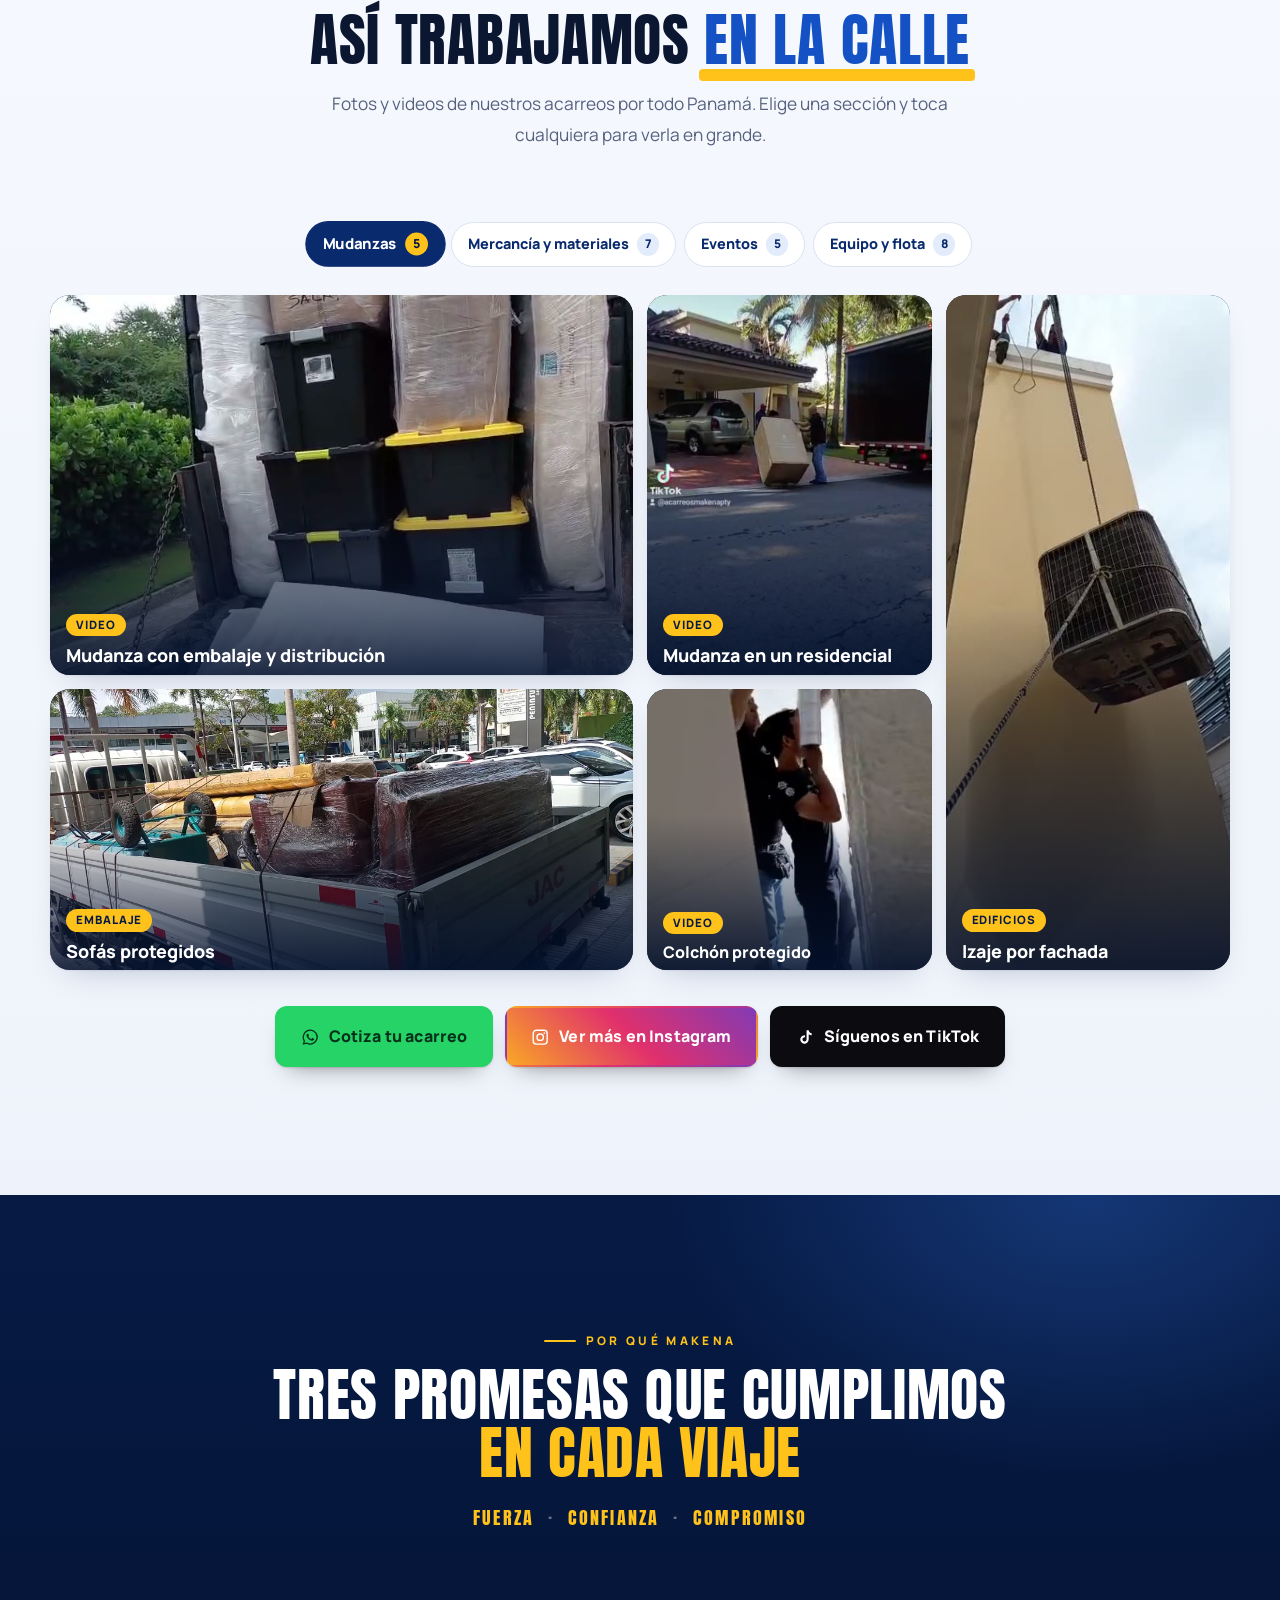
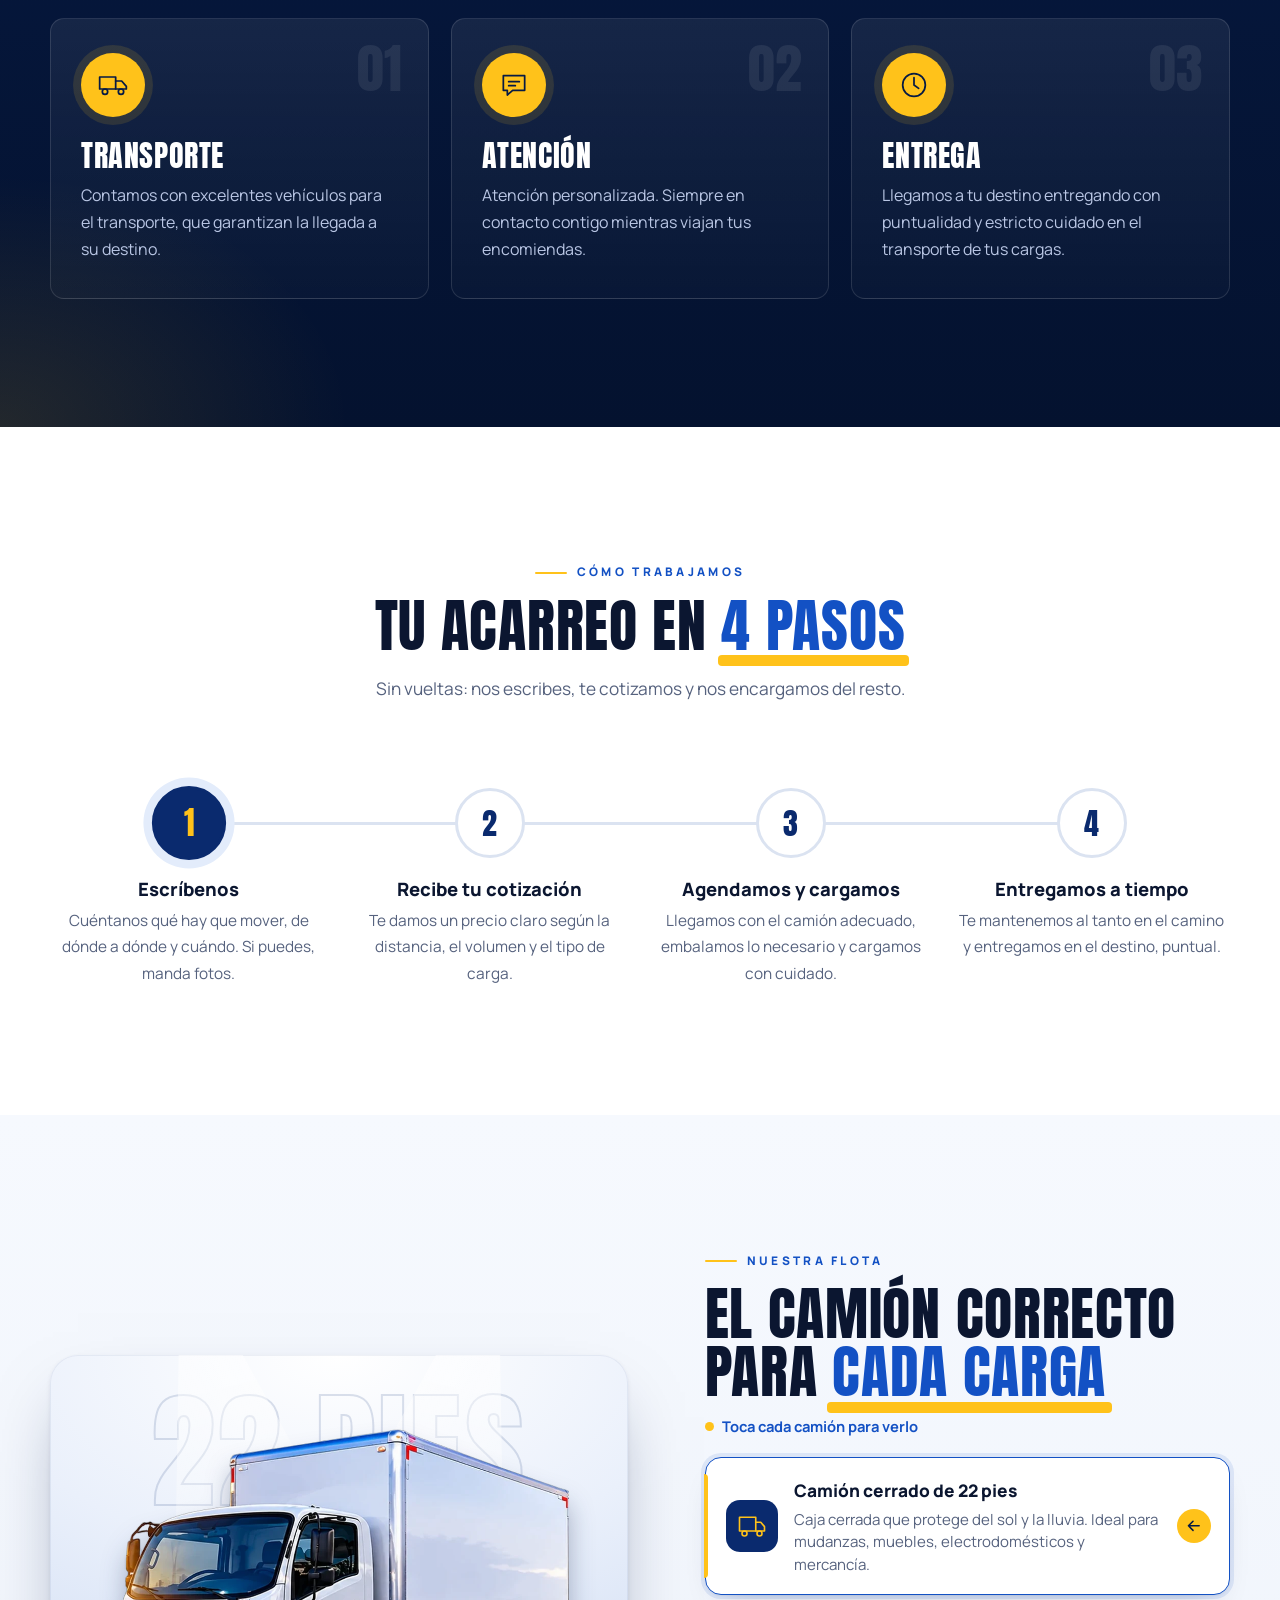
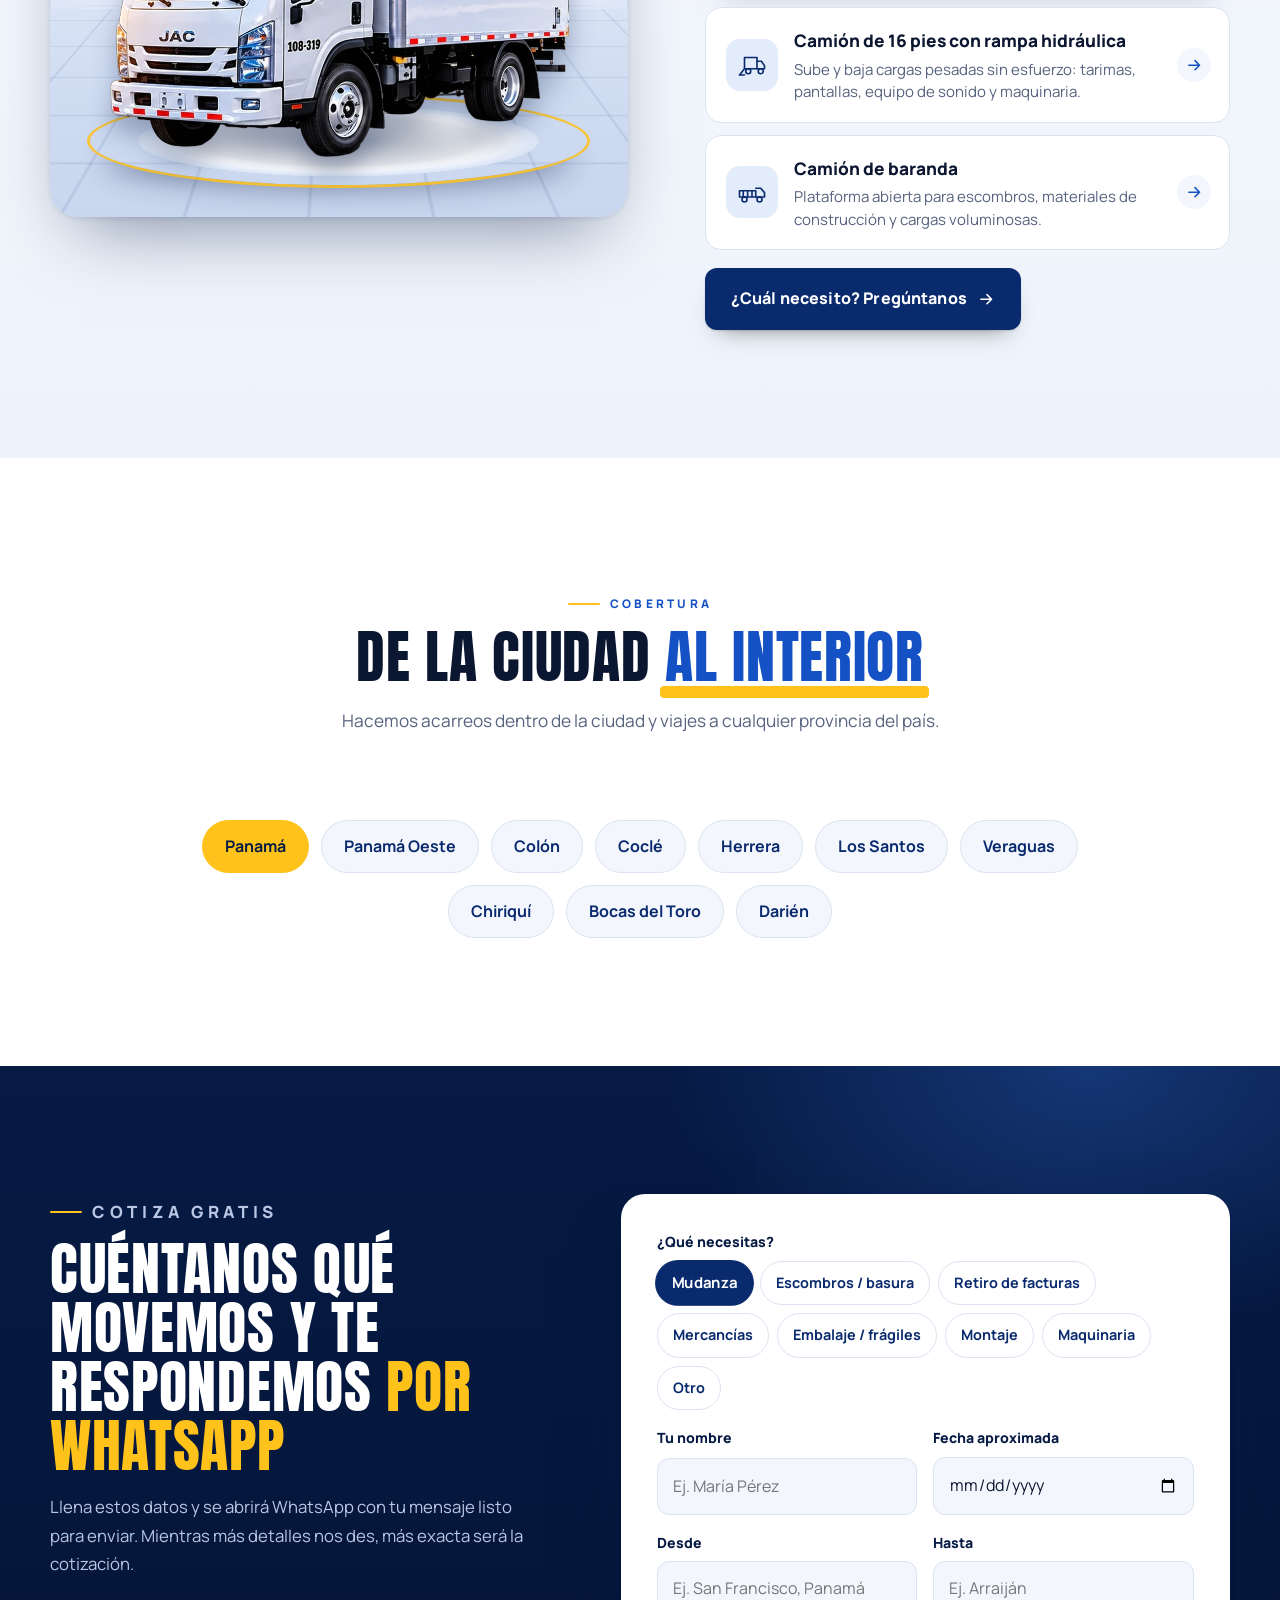
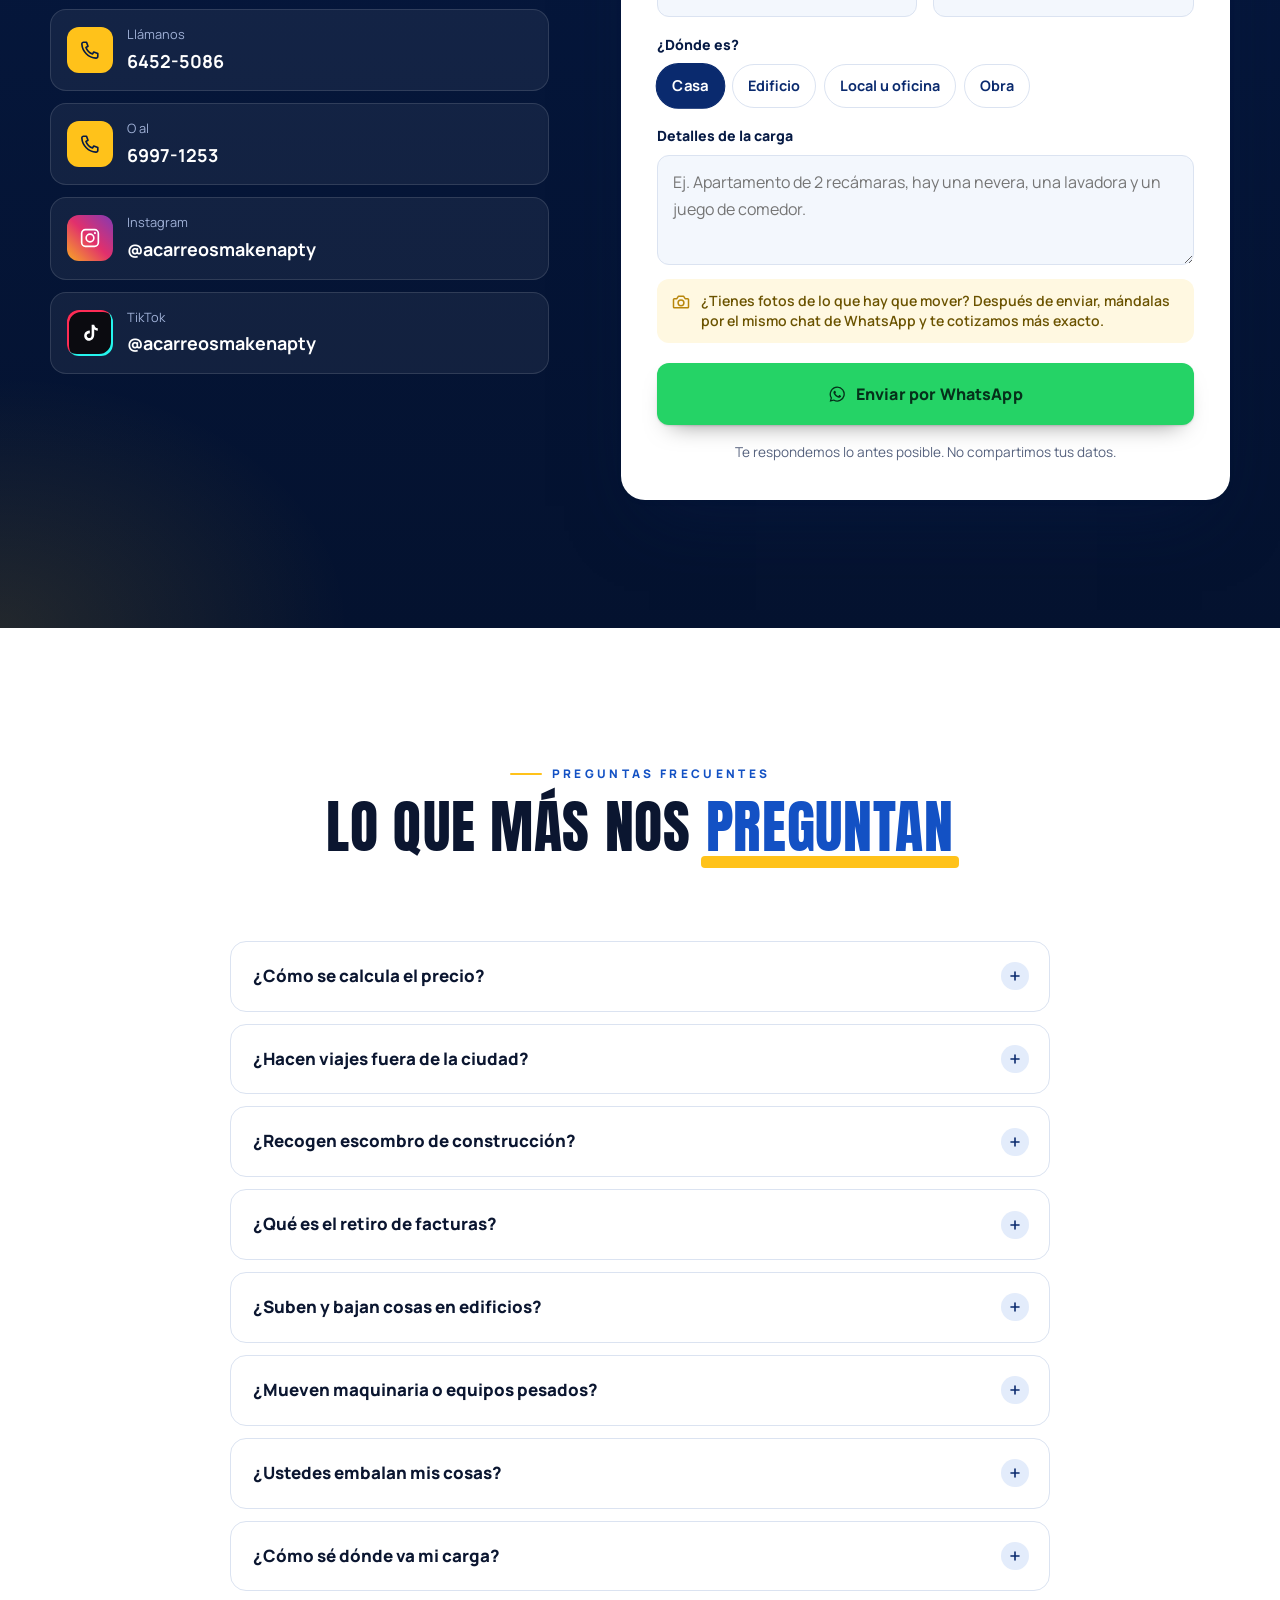
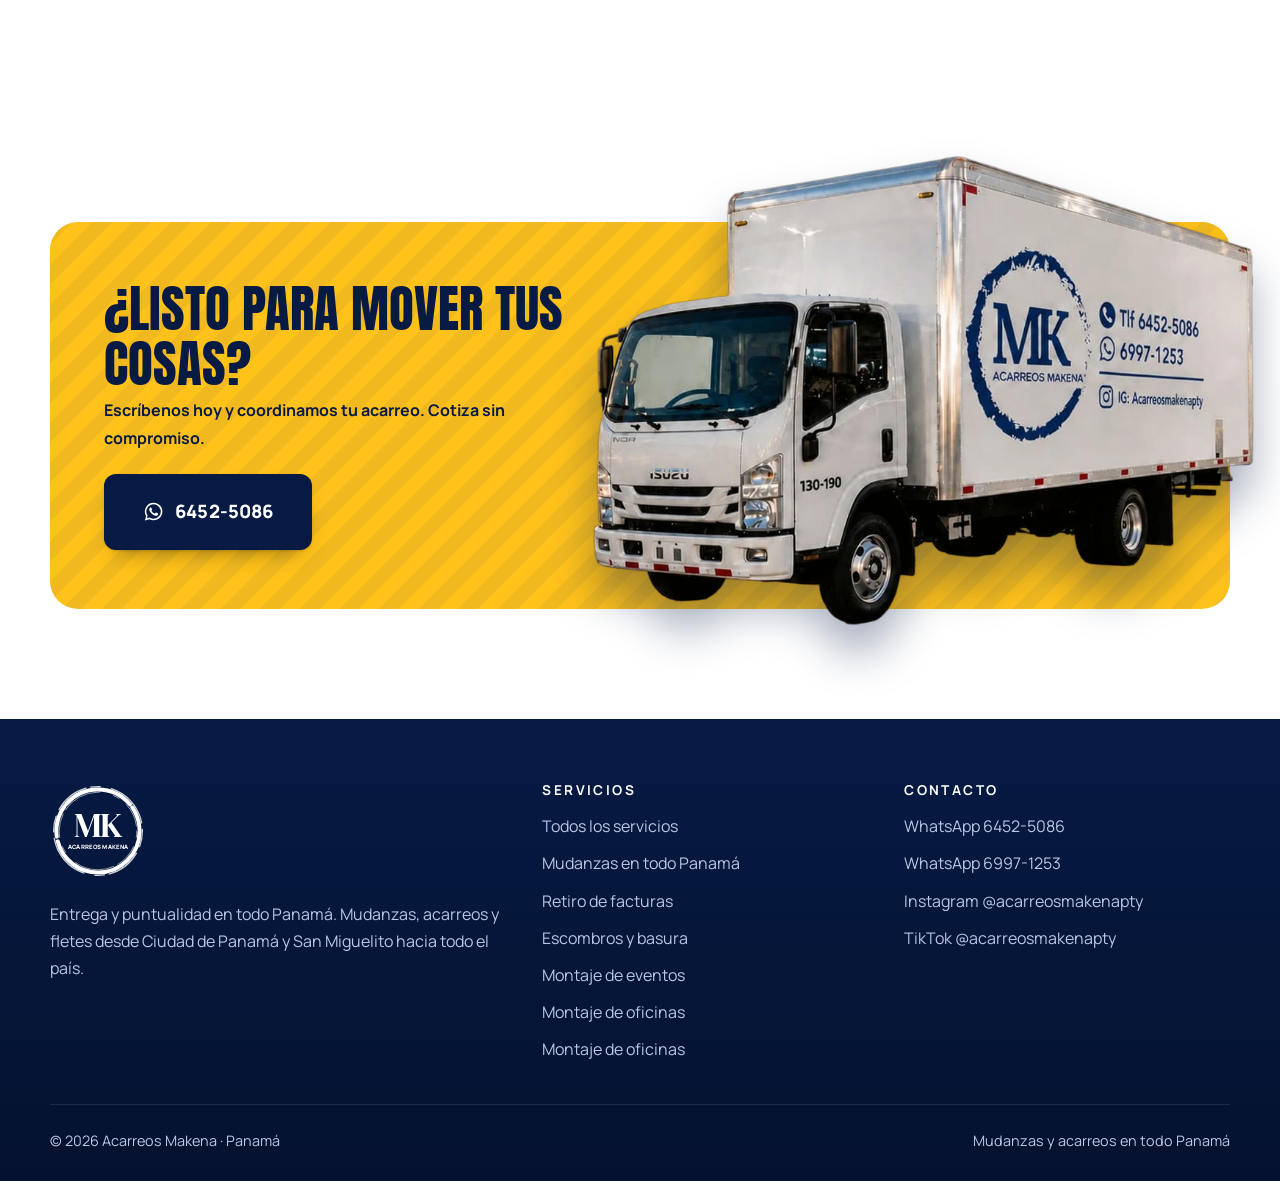
==== commit 3c720c00: "Menú móvil: ya no queda encerrado en la barra de arriba (quitar backdrop-filter de .cabecera) Co-Aut" ====
--- a/index.html
+++ b/index.html
@@ -94,8 +94,8 @@
   <link rel="preconnect" href="https://fonts.gstatic.com" crossorigin>
   <link href="https://fonts.googleapis.com/css2?family=Anton&family=DM+Serif+Display&family=Manrope:wght@400;500;600;700;800&display=swap" rel="stylesheet">
   <!-- ?v= obliga al navegador a bajar la versión nueva: súbelo en cada cambio de CSS o JS -->
-  <link rel="stylesheet" href="css/estilos.css?v=2026-11-13d">
-  <link rel="stylesheet" href="css/premium.css?v=7">
+  <link rel="stylesheet" href="css/estilos.css?v=2026-11-13e">
+  <link rel="stylesheet" href="css/premium.css?v=8">
   <!-- preguntas frecuentes para Google (se genera desde las preguntas visibles) -->
   <script type="application/ld+json" id="faq-ld">
 {
--- a/css/estilos.css
+++ b/css/estilos.css
@@ -1206,3 +1206,7 @@
 .servicio__link, .pasafotos__puntos, .servicio__foto--pasa { position: relative; z-index: 2; }
 /* el icono va por encima de la foto (también de la que cambia sola); no estorba al toque */
 .servicio .servicio__ico { z-index: 3; pointer-events: none; }
+/* menú móvil: si la pantalla es baja (celular acostado), se desplaza en vez de encimarse con el logo */
+@media (max-width: 1120px) {
+  .menu { justify-content: safe center; overflow-y: auto; overscroll-behavior: contain; }
+}
--- a/css/premium.css
+++ b/css/premium.css
@@ -29,7 +29,7 @@
 .boton:active { transform: translateY(0); }
 
 /* ---------- Cabecera ---------- */
-.cabecera { backdrop-filter: blur(16px) saturate(1.2); -webkit-backdrop-filter: blur(16px) saturate(1.2); }
+/* el vidrio de la cabecera va en .cabecera::before (estilos.css); un backdrop-filter aquí encerraba al menú móvil dentro de la barra */
 
 /* ---------- Portada: más profundidad y mejor lectura ---------- */
 .portada::after {
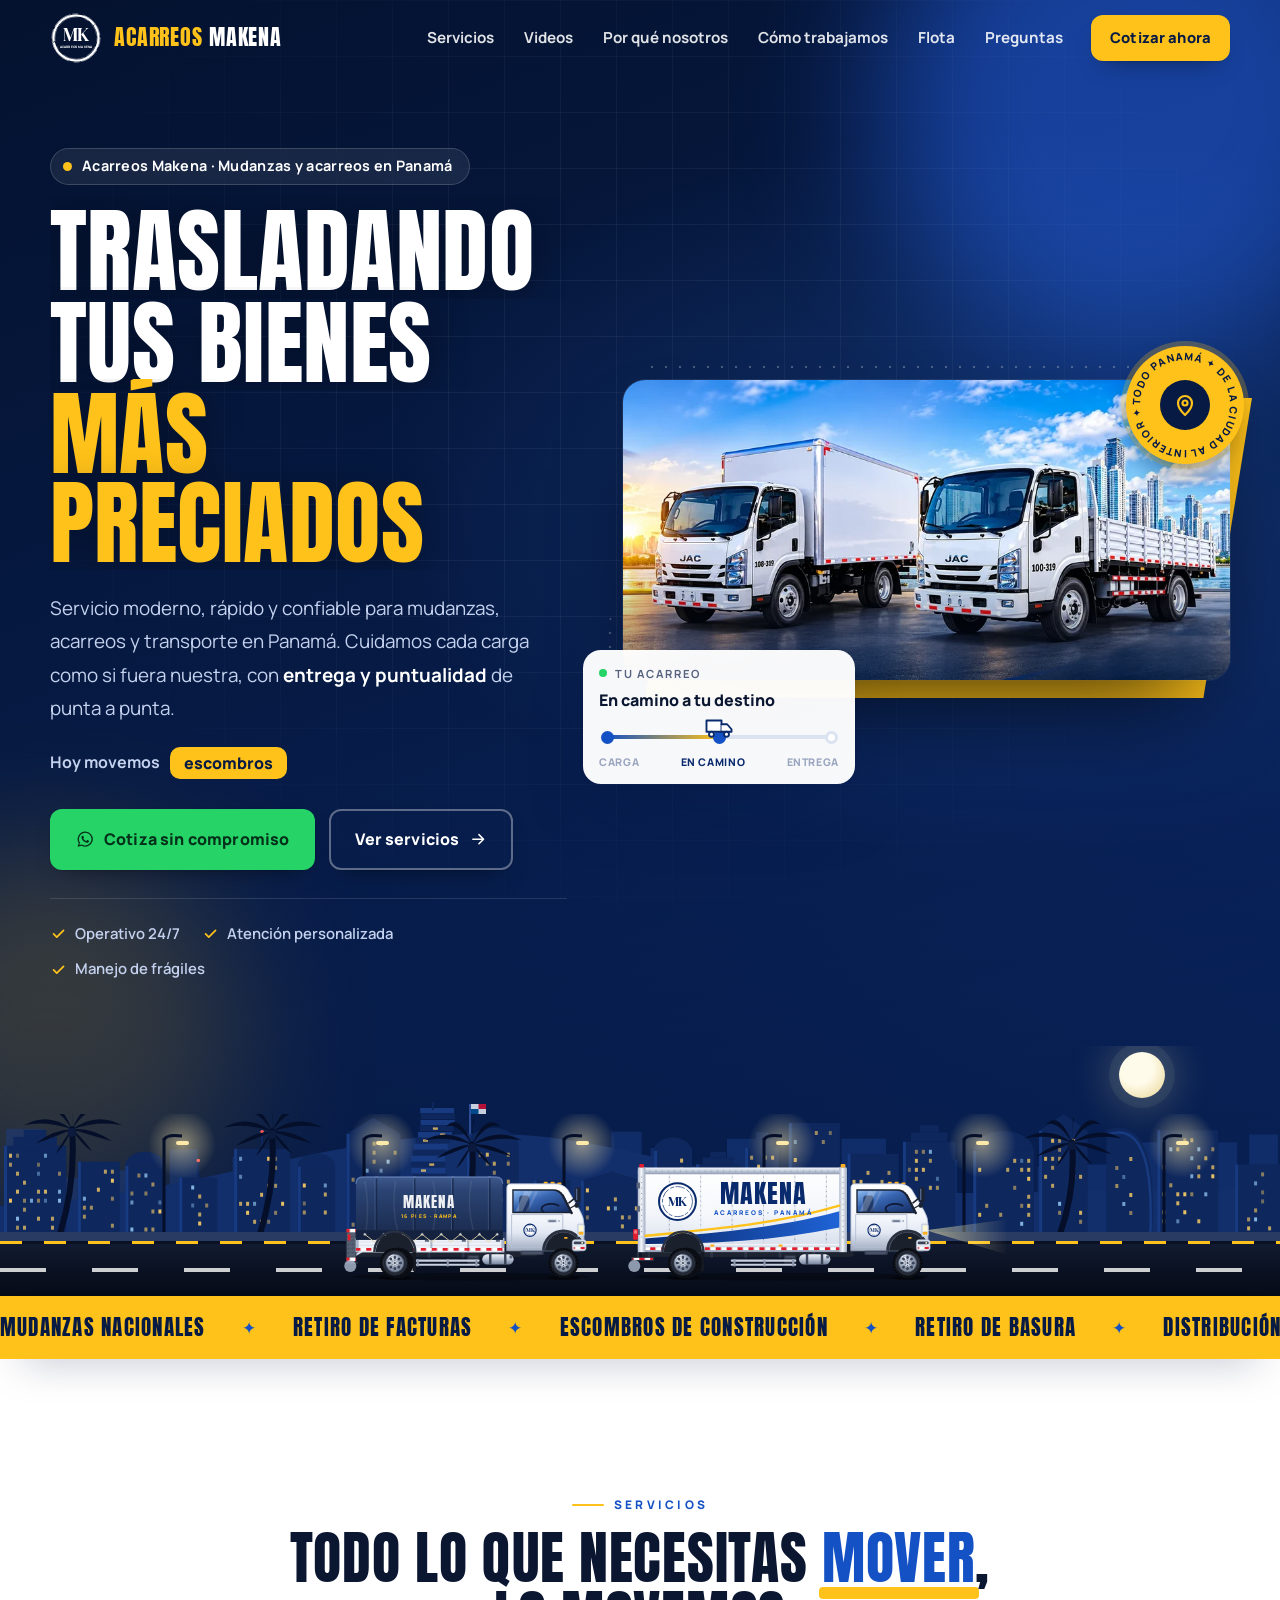
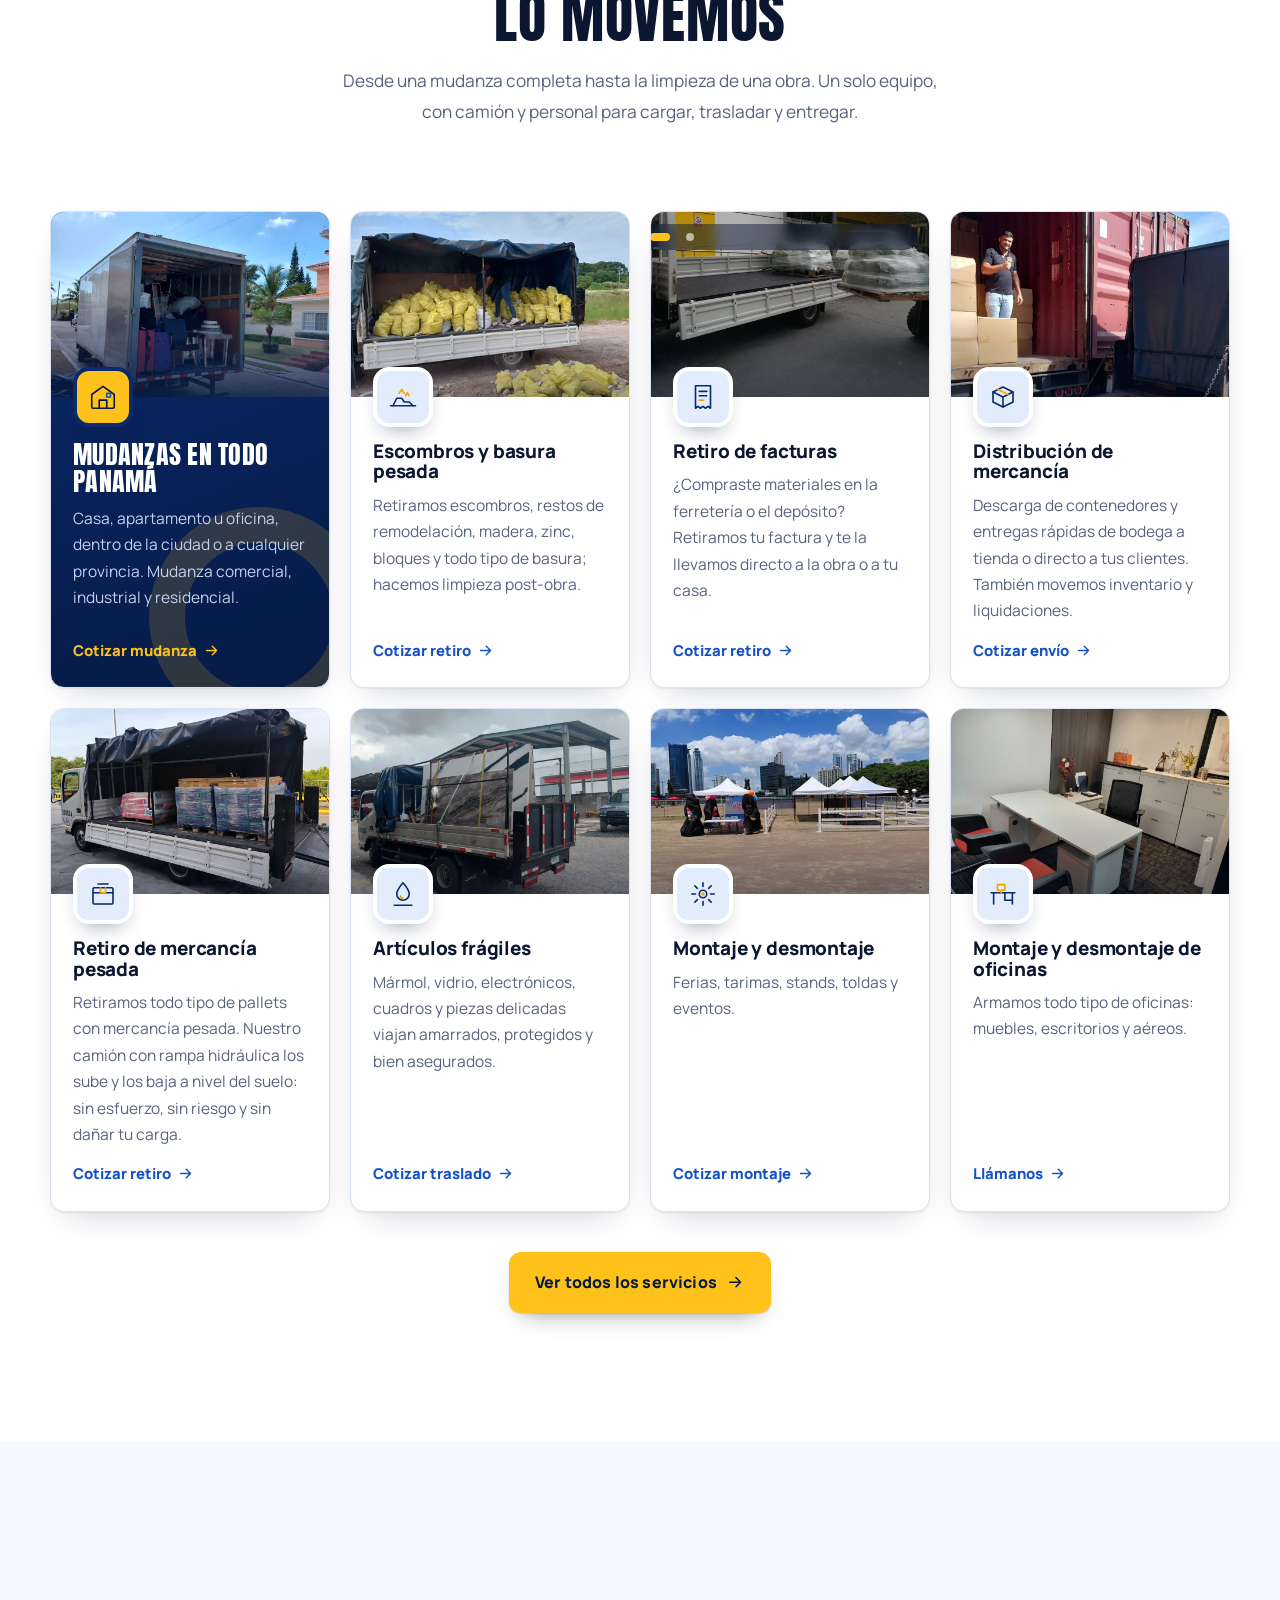
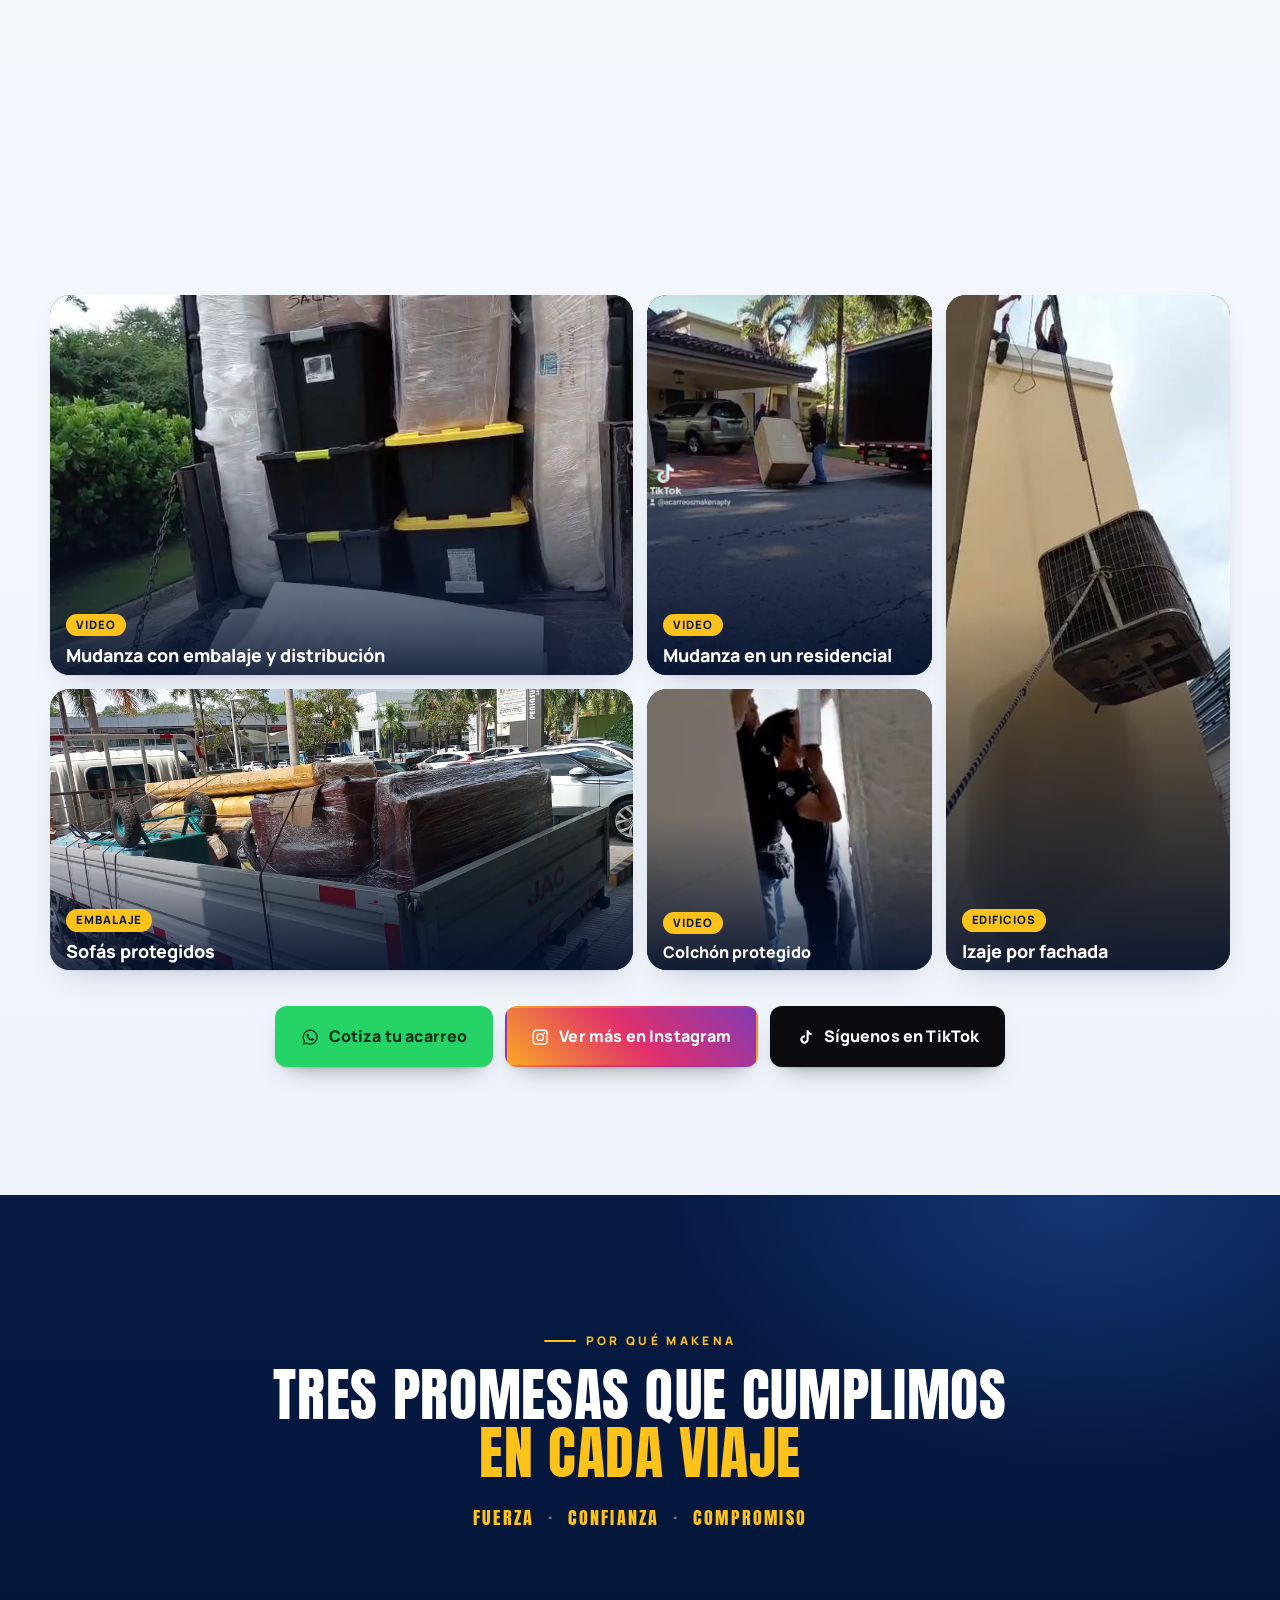
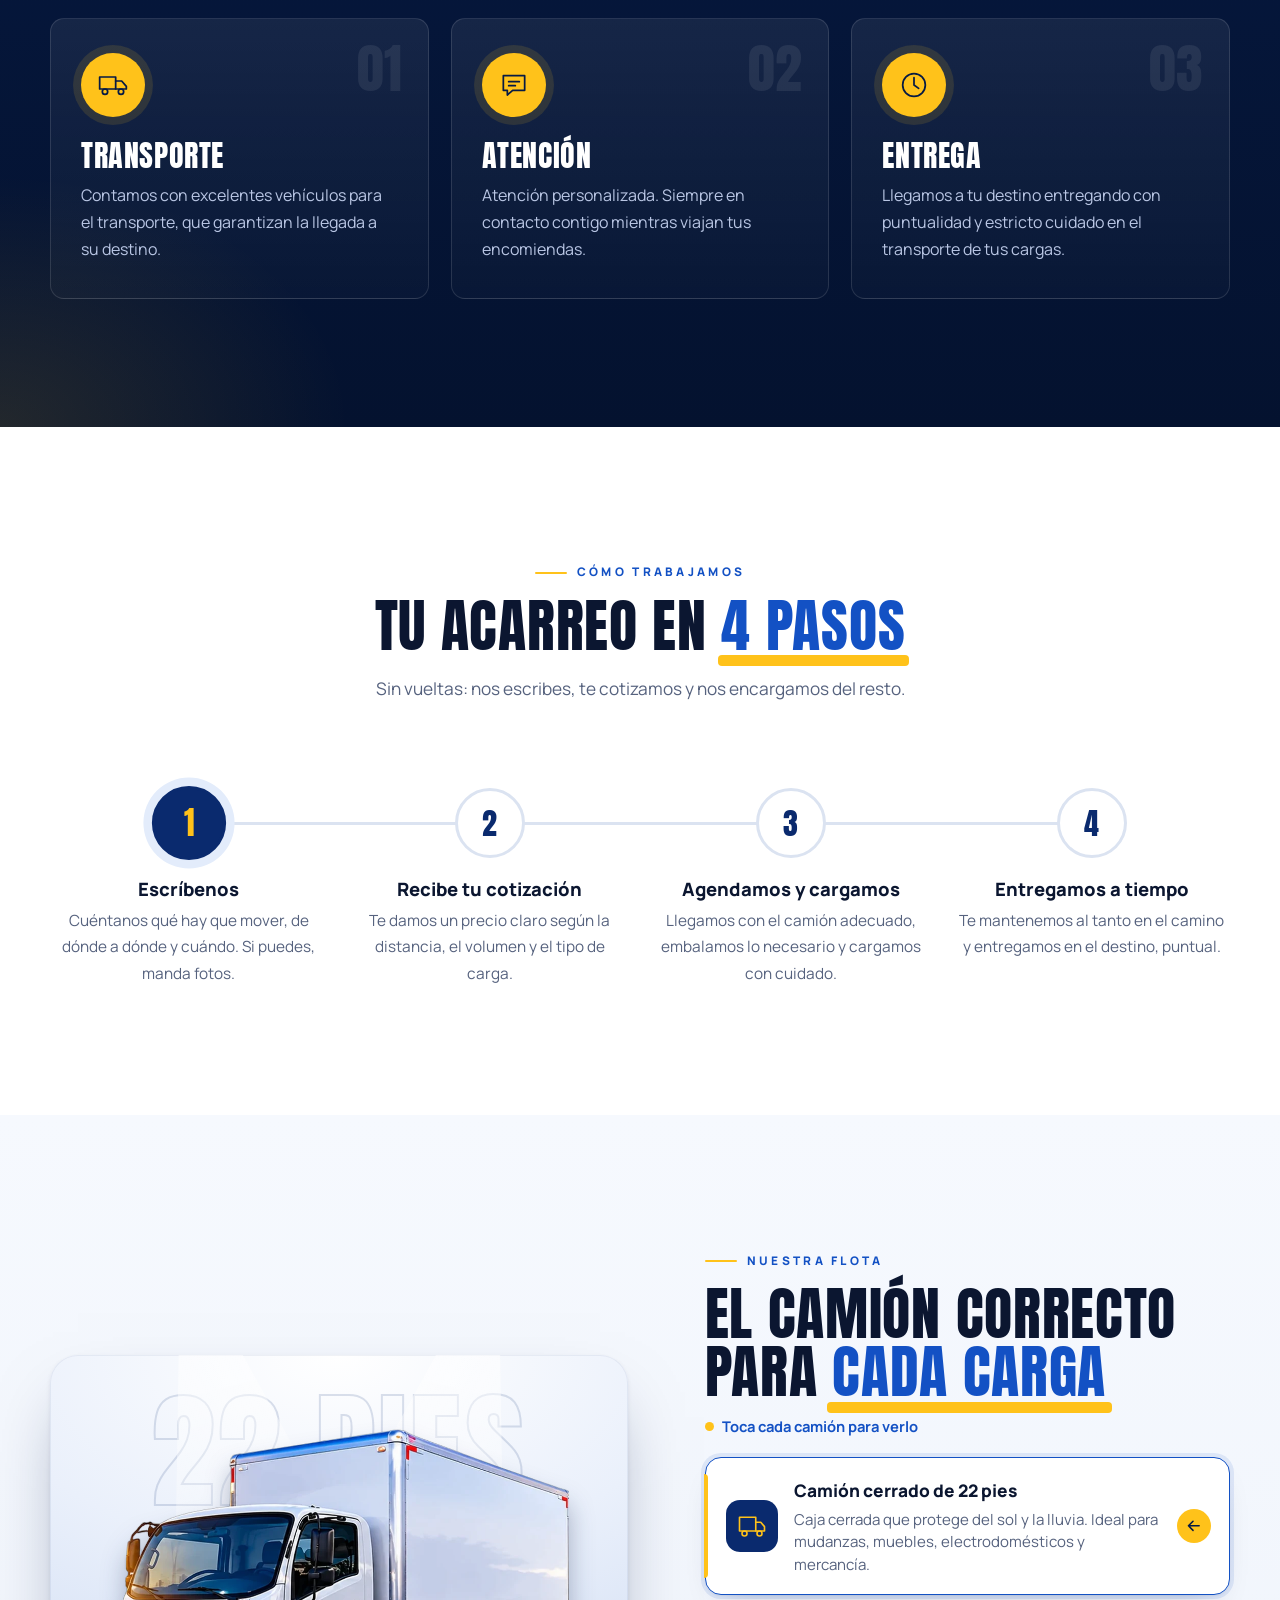
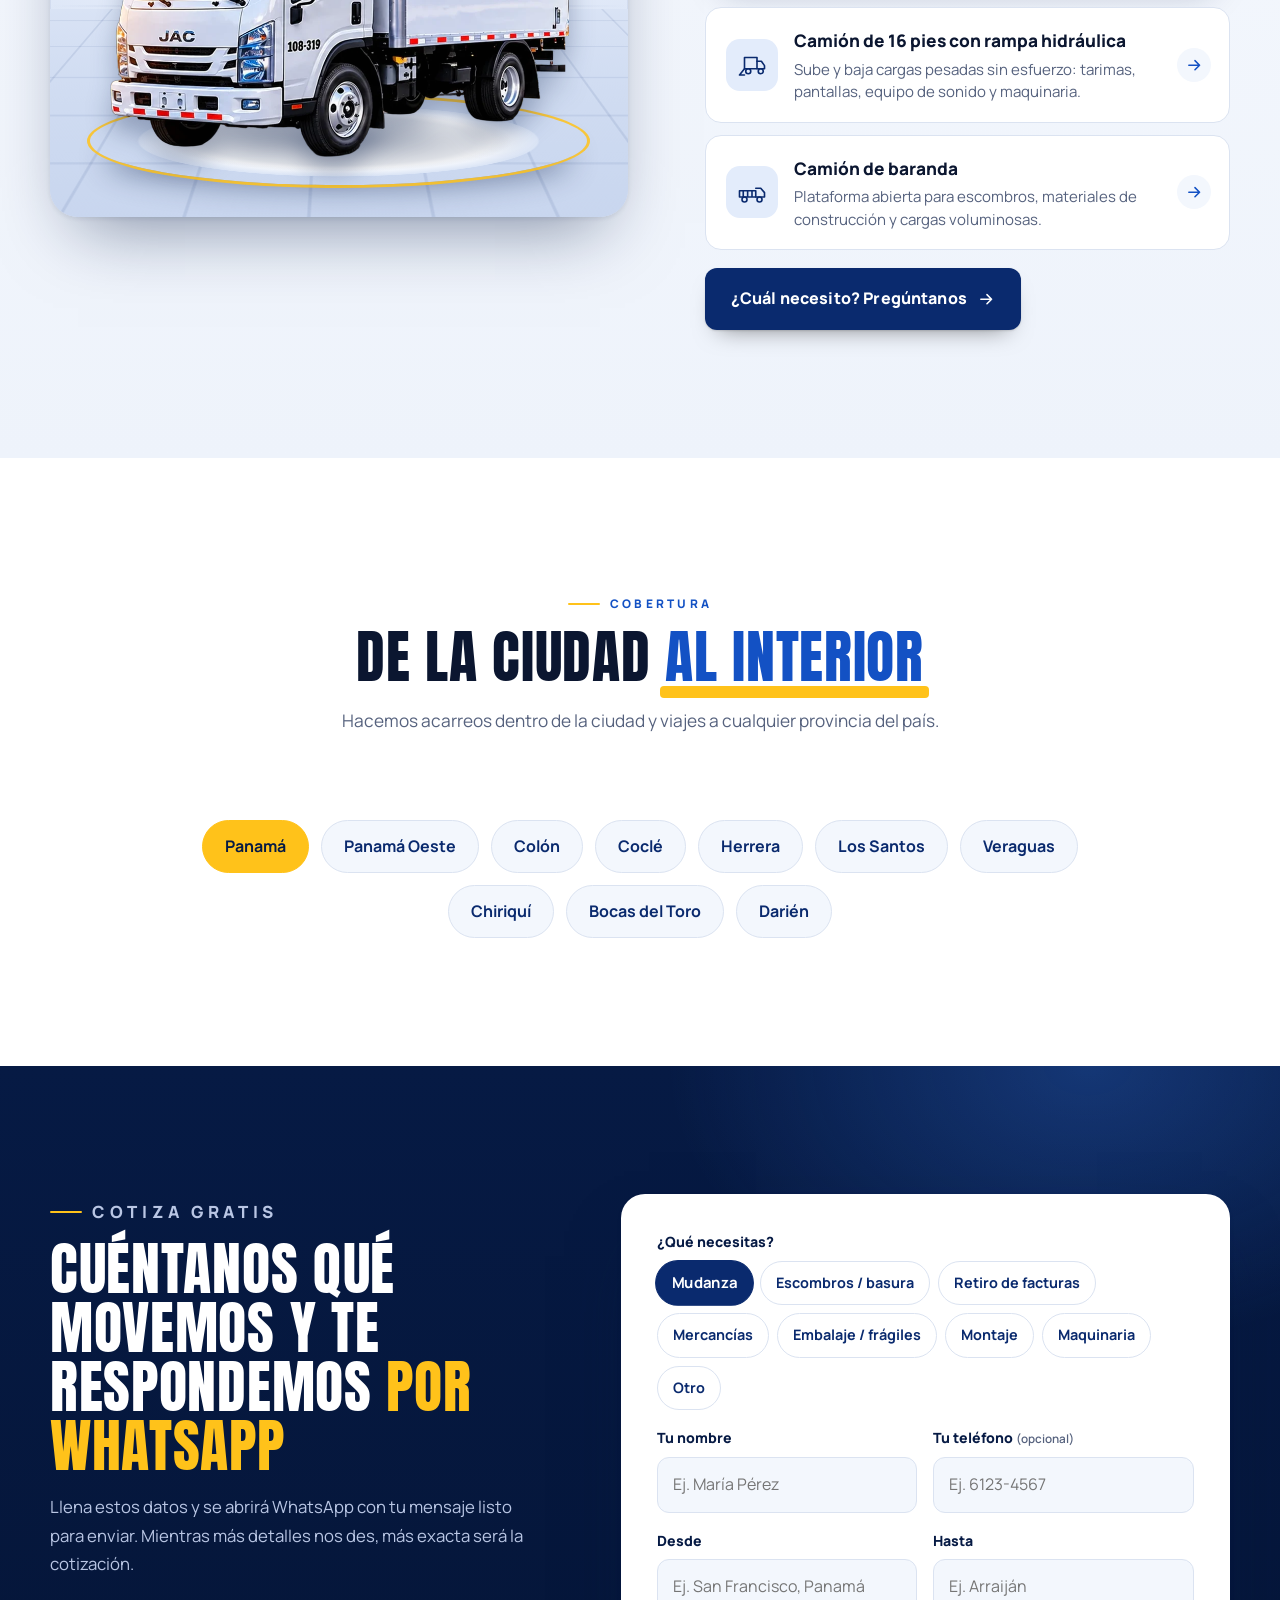
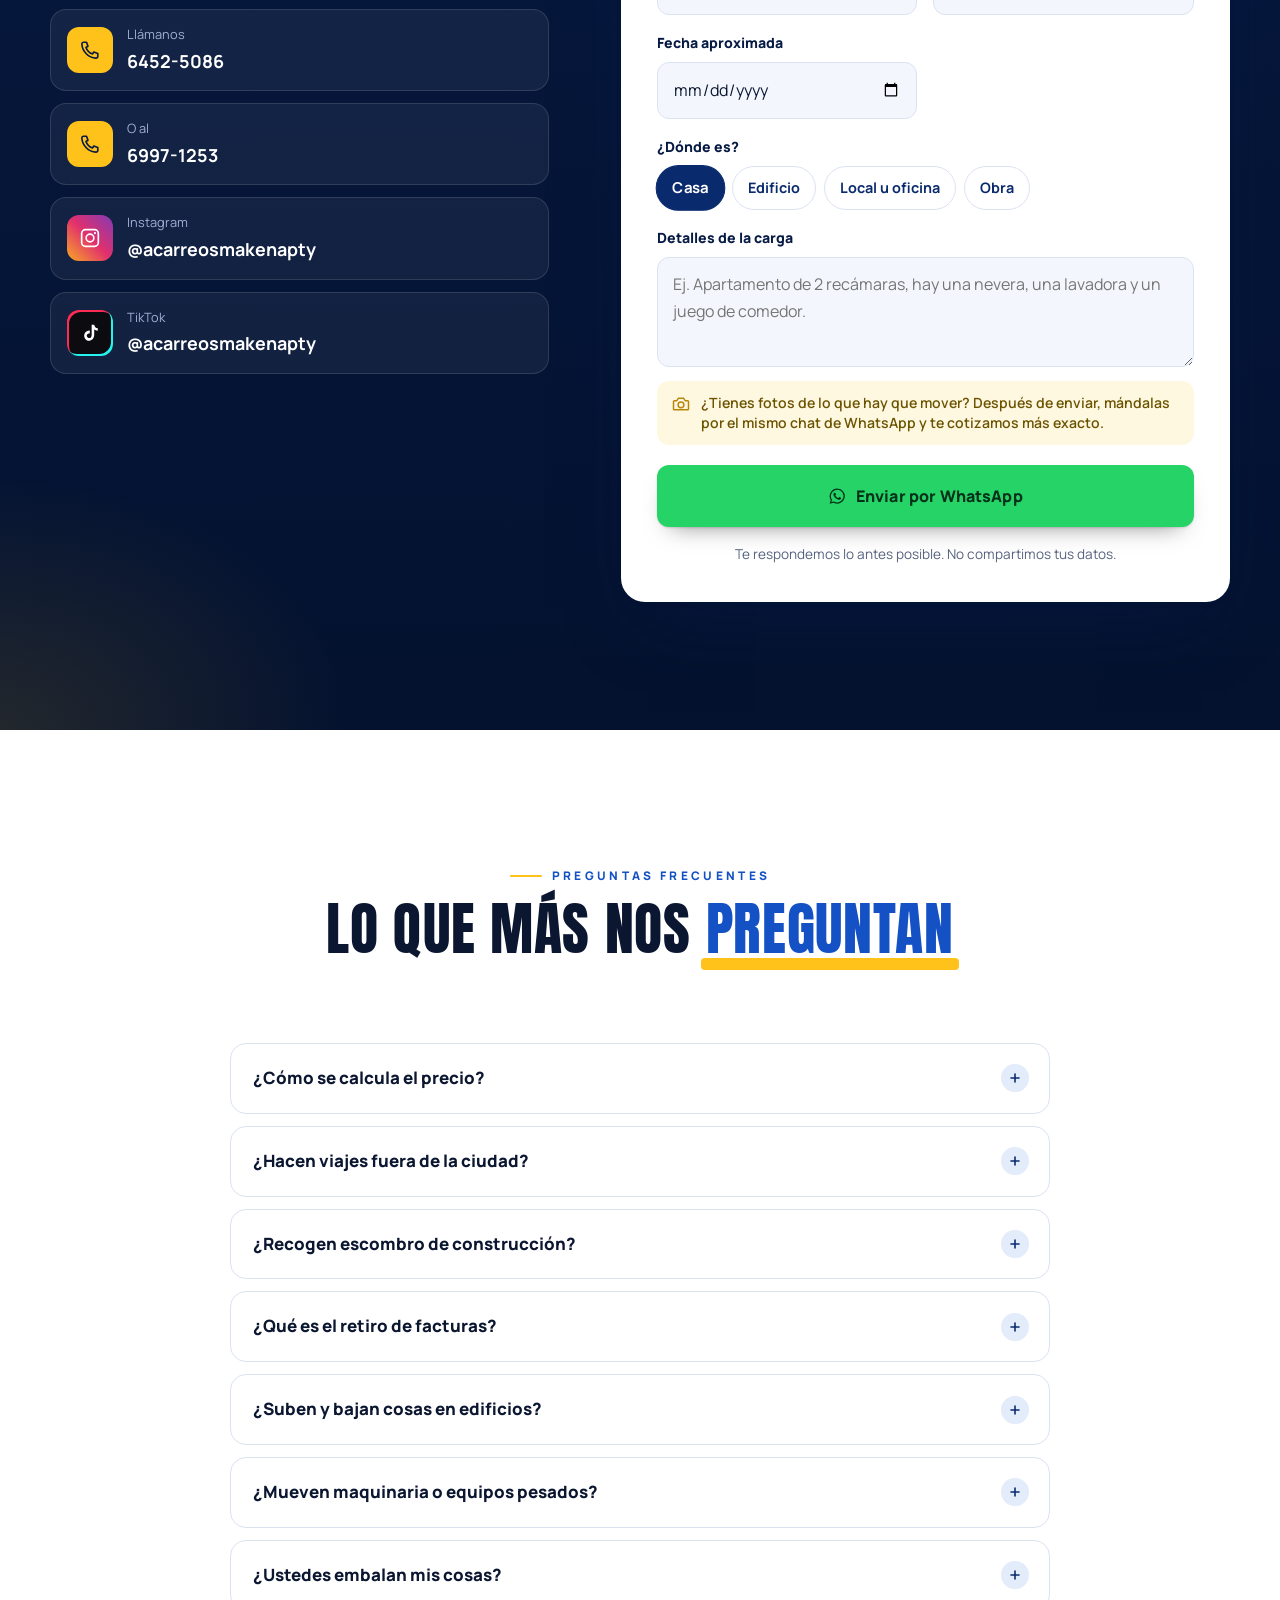
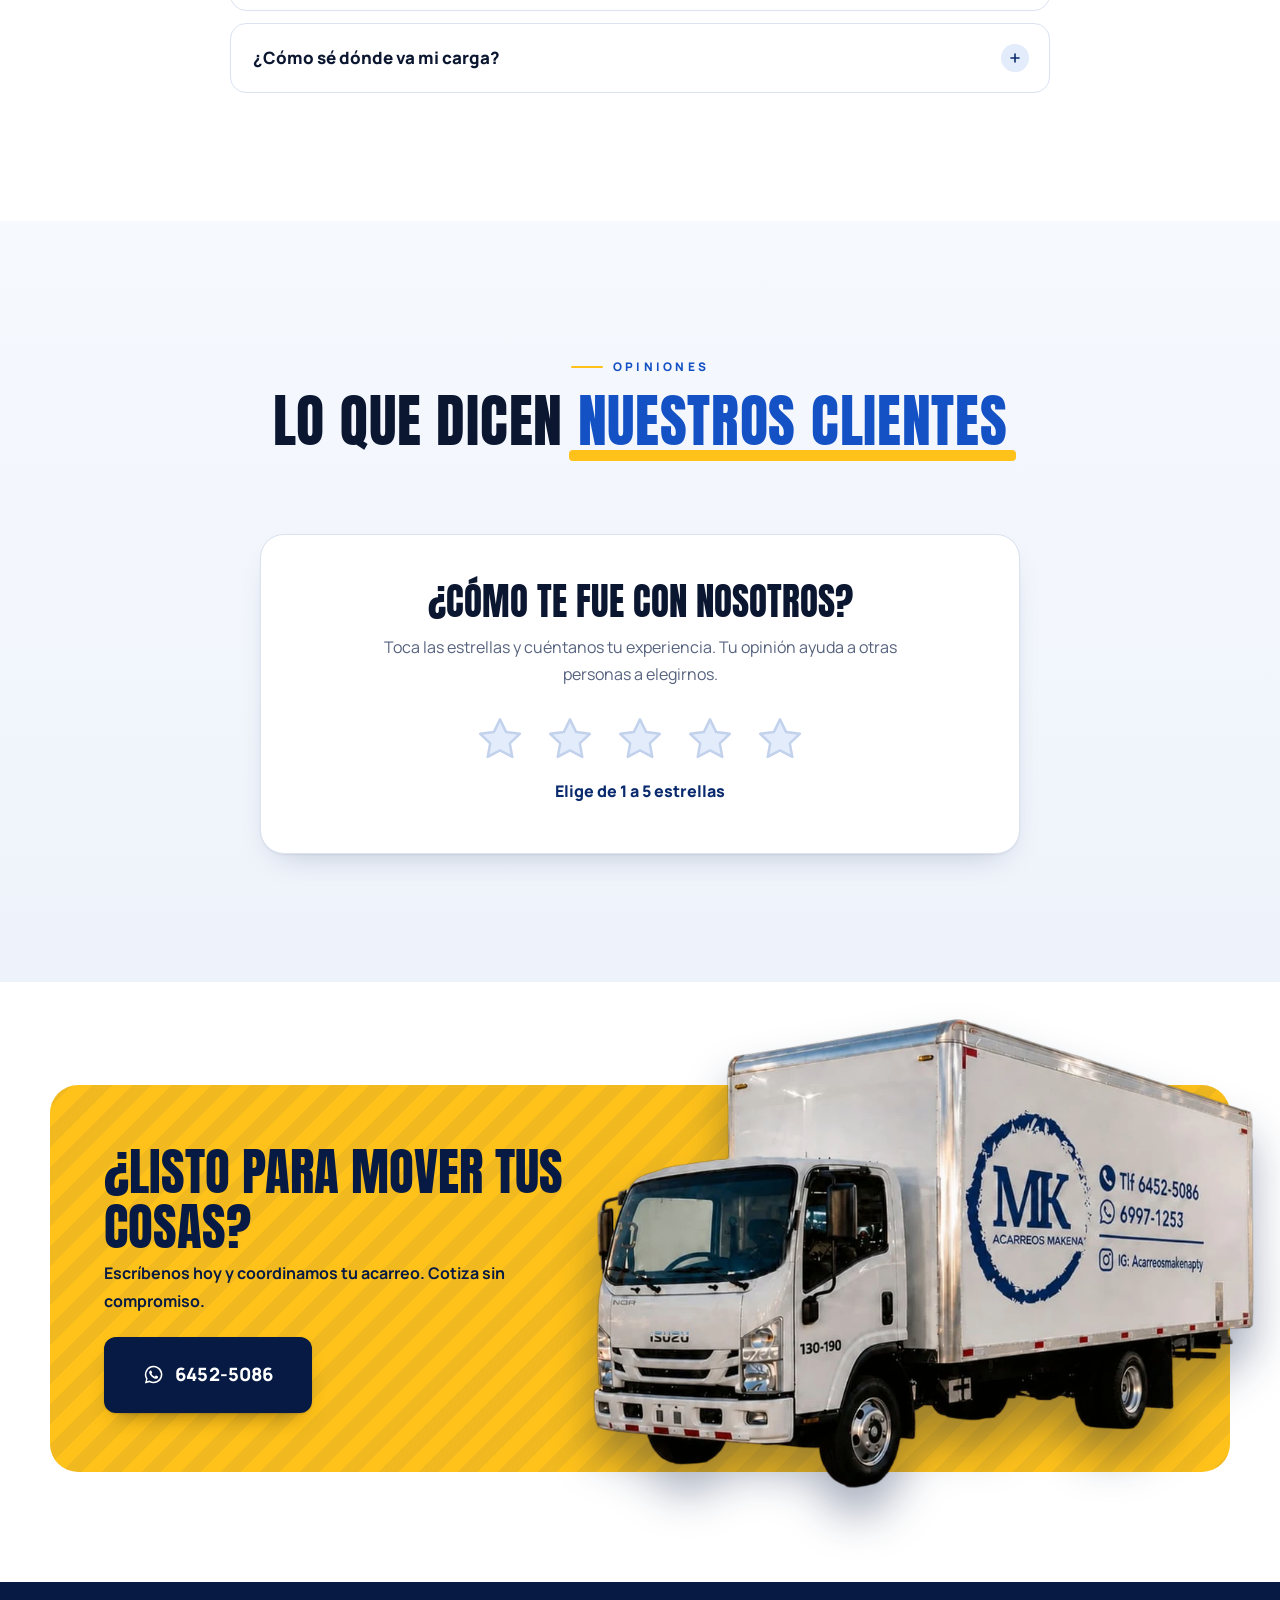
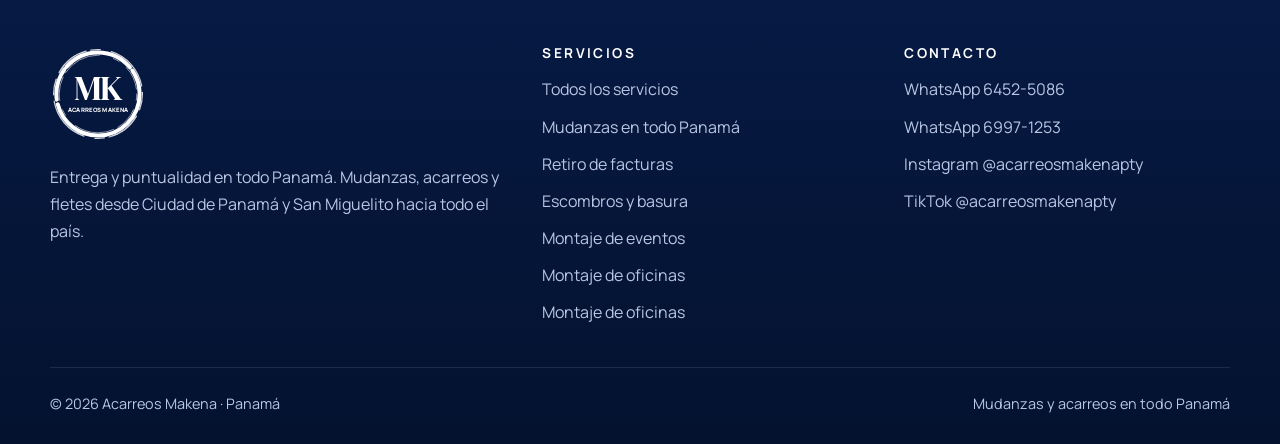
==== commit f3255db5: "Reseñas con estrellas y CRM en Google Sheets: cotizaciones y opiniones se guardan en la hoja - Secci" ====
--- a/index.html
+++ b/index.html
@@ -94,7 +94,7 @@
   <link rel="preconnect" href="https://fonts.gstatic.com" crossorigin>
   <link href="https://fonts.googleapis.com/css2?family=Anton&family=DM+Serif+Display&family=Manrope:wght@400;500;600;700;800&display=swap" rel="stylesheet">
   <!-- ?v= obliga al navegador a bajar la versión nueva: súbelo en cada cambio de CSS o JS -->
-  <link rel="stylesheet" href="css/estilos.css?v=2026-11-13e">
+  <link rel="stylesheet" href="css/estilos.css?v=2026-11-13g">
   <link rel="stylesheet" href="css/premium.css?v=8">
   <!-- preguntas frecuentes para Google (se genera desde las preguntas visibles) -->
   <script type="application/ld+json" id="faq-ld">
@@ -948,8 +948,8 @@
             <input type="text" name="nombre" autocomplete="name" placeholder="Ej. María Pérez" required>
           </label>
           <label class="campo">
-            <span class="campo__titulo">Fecha aproximada</span>
-            <input type="date" name="fecha">
+            <span class="campo__titulo">Tu teléfono <small>(opcional)</small></span>
+            <input type="tel" name="telefono" autocomplete="tel" inputmode="tel" placeholder="Ej. 6123-4567">
           </label>
           <label class="campo">
             <span class="campo__titulo">Desde</span>
@@ -958,6 +958,10 @@
           <label class="campo">
             <span class="campo__titulo">Hasta</span>
             <input type="text" name="hasta" placeholder="Ej. Arraiján">
+          </label>
+          <label class="campo campo--ancho campo--fecha">
+            <span class="campo__titulo">Fecha aproximada</span>
+            <input type="date" name="fecha">
           </label>
           <div class="campo campo--ancho">
             <span class="campo__titulo">¿Dónde es?</span>
@@ -1043,6 +1047,59 @@
       </div>
     </section>
 
+    <!-- ============ RESEÑAS ============ -->
+    <section class="seccion seccion--clara resenas" id="resenas">
+      <div class="contenedor">
+        <header class="seccion__cabeza" data-revelar>
+          <p class="sobretitulo">Opiniones</p>
+          <h2>Lo que dicen <span class="subrayado">nuestros clientes</span></h2>
+          <p class="resenas__promedio" id="resenas-promedio" hidden></p>
+        </header>
+        <div class="resenas__lista" id="resenas-lista" hidden></div>
+
+        <div class="resena-caja" data-revelar data-resena-url="ENLACE_RESENAS_GOOGLE">
+          <h3>¿Cómo te fue con nosotros?</h3>
+          <p class="resena-caja__intro">Toca las estrellas y cuéntanos tu experiencia. Tu opinión ayuda a otras personas a elegirnos.</p>
+          <form class="resena-form" id="resena-form" novalidate>
+            <div class="estrellas" role="radiogroup" aria-label="Califica el servicio de 1 a 5 estrellas">
+              <button type="button" class="estrella" role="radio" aria-checked="false" data-valor="1" aria-label="1 estrella"><svg viewBox="0 0 24 24"><path d="m12 2.6 2.9 6 6.6.9-4.8 4.6 1.2 6.5L12 17.5l-5.9 3.1 1.2-6.5L2.5 9.5l6.6-.9Z"/></svg></button>
+              <button type="button" class="estrella" role="radio" aria-checked="false" data-valor="2" aria-label="2 estrellas"><svg viewBox="0 0 24 24"><path d="m12 2.6 2.9 6 6.6.9-4.8 4.6 1.2 6.5L12 17.5l-5.9 3.1 1.2-6.5L2.5 9.5l6.6-.9Z"/></svg></button>
+              <button type="button" class="estrella" role="radio" aria-checked="false" data-valor="3" aria-label="3 estrellas"><svg viewBox="0 0 24 24"><path d="m12 2.6 2.9 6 6.6.9-4.8 4.6 1.2 6.5L12 17.5l-5.9 3.1 1.2-6.5L2.5 9.5l6.6-.9Z"/></svg></button>
+              <button type="button" class="estrella" role="radio" aria-checked="false" data-valor="4" aria-label="4 estrellas"><svg viewBox="0 0 24 24"><path d="m12 2.6 2.9 6 6.6.9-4.8 4.6 1.2 6.5L12 17.5l-5.9 3.1 1.2-6.5L2.5 9.5l6.6-.9Z"/></svg></button>
+              <button type="button" class="estrella" role="radio" aria-checked="false" data-valor="5" aria-label="5 estrellas"><svg viewBox="0 0 24 24"><path d="m12 2.6 2.9 6 6.6.9-4.8 4.6 1.2 6.5L12 17.5l-5.9 3.1 1.2-6.5L2.5 9.5l6.6-.9Z"/></svg></button>
+            </div>
+            <p class="resena-caja__estado" id="resena-estado" aria-live="polite">Elige de 1 a 5 estrellas</p>
+            <div class="resena-form__campos" id="resena-campos" hidden>
+              <label class="campo">
+                <span class="campo__titulo">Tu nombre</span>
+                <input type="text" name="nombre" autocomplete="name" maxlength="60" placeholder="Ej. María Pérez" required>
+              </label>
+              <label class="campo">
+                <span class="campo__titulo">Servicio que usaste <small>(opcional)</small></span>
+                <select name="servicio"><option value="">Elige uno</option><option>Mudanza</option><option>Escombros / basura</option><option>Retiro de facturas</option><option>Mercancías</option><option>Maquinaria</option><option>Embalaje / frágiles</option><option>Montaje</option><option>Otro</option></select>
+              </label>
+              <label class="campo campo--ancho">
+                <span class="campo__titulo">Tu comentario</span>
+                <textarea name="comentario" rows="3" maxlength="800" placeholder="¿Qué tal el trato, la puntualidad y el cuidado de tus cosas?"></textarea>
+              </label>
+              <label class="resena-form__trampa" aria-hidden="true">No llenes este campo <input type="text" name="web" tabindex="-1" autocomplete="off"></label>
+              <p class="formulario__error" id="resena-error" role="alert"></p>
+              <button class="boton boton--azul boton--ancho" type="submit">Enviar mi opinión <svg class="ico"><use href="#i-flecha"/></svg></button>
+              <p class="formulario__nota">Mostramos tu nombre y la inicial de tu apellido. Publicamos las opiniones después de revisarlas.</p>
+            </div>
+          </form>
+          <div class="resena-gracias" id="resena-gracias" hidden>
+            <p class="resena-gracias__titulo">¡Gracias por tu opinión!</p>
+            <p>La publicaremos en cuanto la revisemos.</p>
+          </div>
+          <div class="resena-caja__acciones" id="resena-acciones" hidden>
+            <a class="boton boton--contorno-azul" id="resena-google" href="#" target="_blank" rel="noopener" hidden>También déjanos tu reseña en Google <svg class="ico"><use href="#i-flecha"/></svg></a>
+            <a class="resena-caja__wa" id="resena-wa" href="#" target="_blank" rel="noopener" hidden><svg class="ico"><use href="#i-wa"/></svg> ¿Algo salió mal? Cuéntanos por WhatsApp y lo arreglamos</a>
+          </div>
+        </div>
+      </div>
+    </section>
+
     <!-- ============ LLAMADO FINAL ============ -->
     <section class="final">
       <div class="contenedor final__caja" data-revelar>
@@ -1107,6 +1164,6 @@
     <a class="barra-movil__wa" href="https://wa.me/50764525086?text=Hola%20Acarreos%20Makena%2C%20quiero%20cotizar%20un%20acarreo." target="_blank" rel="noopener"><svg class="ico"><use href="#i-wa"/></svg> Cotizar por WhatsApp</a>
   </nav>
 
-  <script src="js/main.js?v=2026-11-11b" defer></script>
+  <script src="js/main.js?v=2026-11-13b" defer></script>
 </body>
 </html>
--- a/css/estilos.css
+++ b/css/estilos.css
@@ -1210,3 +1210,64 @@
 @media (max-width: 1120px) {
   .menu { justify-content: safe center; overflow-y: auto; overscroll-behavior: contain; }
 }
+
+/* ---------- Reseñas: lista de opiniones aprobadas + formulario ---------- */
+.resenas__promedio { margin-top: 14px; font-weight: 800; color: var(--azul-800); font-size: 1.05rem; }
+.resenas__promedio[hidden] { display: none; }
+.resenas__promedio b { color: var(--amarillo-600); font-size: 1.3em; }
+.resenas__lista { display: grid; grid-template-columns: repeat(3, 1fr); gap: 18px; margin-bottom: 40px; }
+.resenas__lista[hidden] { display: none; }
+.resena {
+  background: var(--blanco); border: 1px solid var(--linea); border-radius: var(--radio); padding: 22px;
+  box-shadow: var(--sombra); display: flex; flex-direction: column; gap: 10px;
+}
+.resena__estrellas { color: var(--amarillo-600); letter-spacing: 2px; font-size: 1.15rem; line-height: 1; }
+.resena__texto { color: var(--tinta); flex: 1; white-space: pre-line; overflow-wrap: anywhere; }
+.resena__pie { font-size: .88rem; color: var(--gris); }
+.resena__pie b { color: var(--azul-900); }
+@media (max-width: 960px) { .resenas__lista { grid-template-columns: repeat(2, 1fr); } }
+@media (max-width: 640px) { .resenas__lista { grid-template-columns: 1fr; } }
+
+.resena-caja {
+  max-width: 760px; margin: 0 auto; text-align: center; background: var(--blanco); border: 1px solid var(--linea); border-radius: 24px;
+  padding: clamp(28px, 5vw, 48px) clamp(18px, 5vw, 48px); box-shadow: var(--sombra);
+}
+.resena-caja h3 { font-family: var(--display); font-weight: 400; text-transform: uppercase; font-size: clamp(1.6rem, 3.6vw, 2.3rem); line-height: 1.05; }
+.resena-caja__intro { color: var(--gris); max-width: 520px; margin: 12px auto 0; }
+.estrellas { display: flex; justify-content: center; gap: clamp(4px, 1.5vw, 12px); margin-top: 22px; }
+.estrella {
+  width: clamp(48px, 12vw, 58px); height: clamp(48px, 12vw, 58px); padding: 4px; border: 0; background: none; cursor: pointer;
+  border-radius: 14px; transition: transform .25s var(--curva);
+}
+.estrella svg { width: 100%; height: 100%; fill: var(--azul-100); stroke: #c3d2ec; stroke-width: 1.2; stroke-linejoin: round; transition: fill .2s, stroke .2s; }
+.estrella.encendida svg { fill: var(--amarillo); stroke: var(--amarillo-600); }
+.estrella:hover { transform: scale(1.12); }
+.estrella:active { transform: scale(.94); }
+.estrella:focus-visible { outline: 3px solid var(--azul-600); outline-offset: 2px; }
+.resena-caja__estado { margin-top: 10px; font-weight: 800; color: var(--azul-800); min-height: 1.5em; }
+.resena-form__campos { display: grid; grid-template-columns: 1fr 1fr; gap: 14px; margin-top: 20px; text-align: left; }
+.resena-form__campos[hidden] { display: none; }
+.resena-form__campos .boton, .resena-form__campos .formulario__nota { grid-column: 1 / -1; }
+.resena-form select {
+  width: 100%; padding: 13px 15px; border-radius: 12px; border: 1.5px solid var(--linea); background: var(--azul-50);
+  min-height: 50px; font: inherit; color: var(--tinta);
+}
+.resena-form select:focus { outline: none; border-color: var(--azul-600); background: var(--blanco); box-shadow: 0 0 0 4px rgba(19, 81, 196, .14); }
+.resena-form__trampa { position: absolute; left: -9999px; width: 1px; height: 1px; overflow: hidden; }
+.resena-form .formulario__nota { text-align: center; font-size: .85rem; color: var(--gris); }
+@media (max-width: 640px) { .resena-form__campos { grid-template-columns: 1fr; } }
+.resena-gracias { margin-top: 18px; color: var(--gris); }
+.resena-gracias[hidden] { display: none; }
+.resena-gracias__titulo { font-weight: 800; font-size: 1.2rem; color: var(--verde-wa-700); }
+.resena-caja__acciones { display: flex; flex-direction: column; align-items: center; gap: 14px; margin-top: 20px; }
+.resena-caja__acciones[hidden], .resena-caja__acciones [hidden] { display: none; }
+.boton--contorno-azul { background: var(--blanco); color: var(--azul-800); border: 2px solid var(--azul-800); }
+.boton--contorno-azul:hover { background: var(--azul-50); }
+.resena-caja__wa { text-align: left; display: inline-flex; align-items: center; gap: 8px; font-weight: 700; color: var(--verde-wa-700); font-size: .95rem; }
+.resena-caja__wa .ico { width: 20px; height: 20px; flex: none; }
+.resena-caja__wa:hover { text-decoration: underline; }
+
+/* la fecha ocupa su propia fila, pero el campo mide como los demás */
+.campo--fecha input { max-width: calc(50% - 8px); }
+.campo__titulo small { font-weight: 600; color: var(--gris); }
+@media (max-width: 640px) { .campo--fecha input { max-width: none; } }
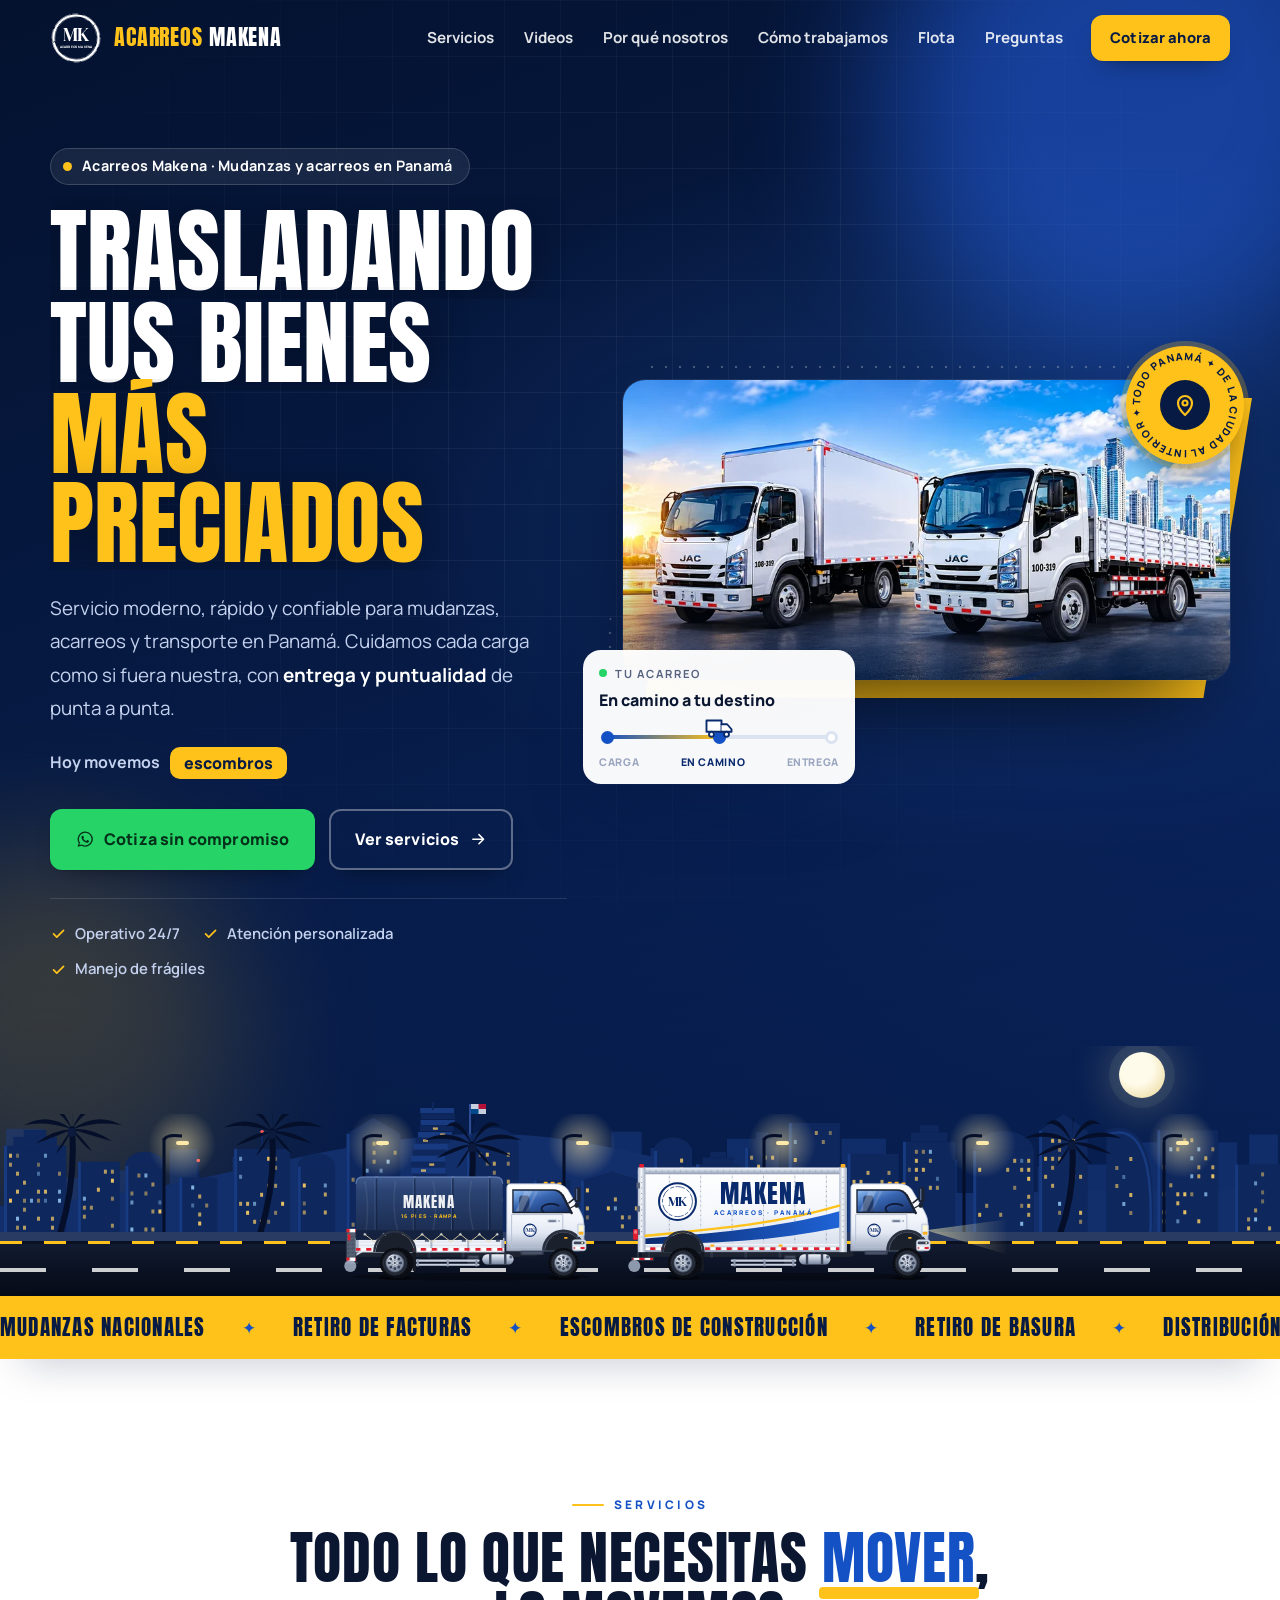
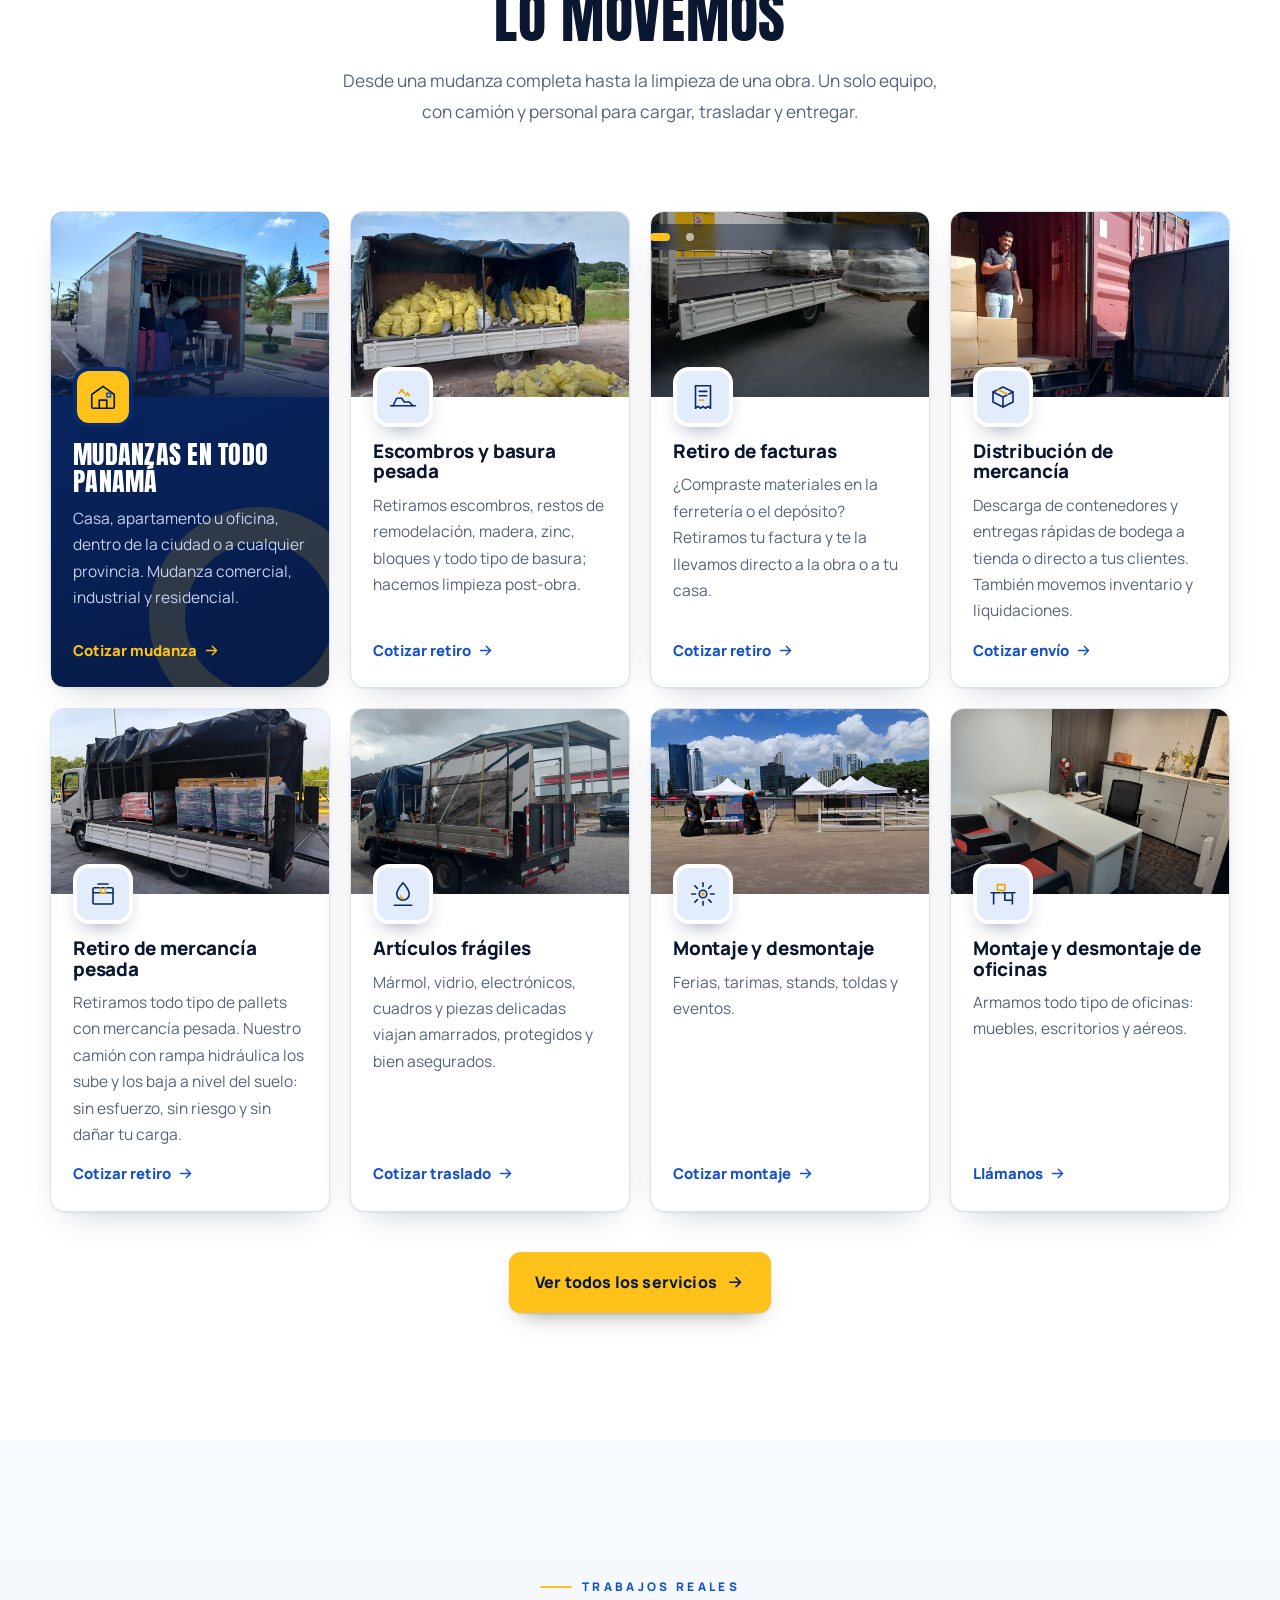
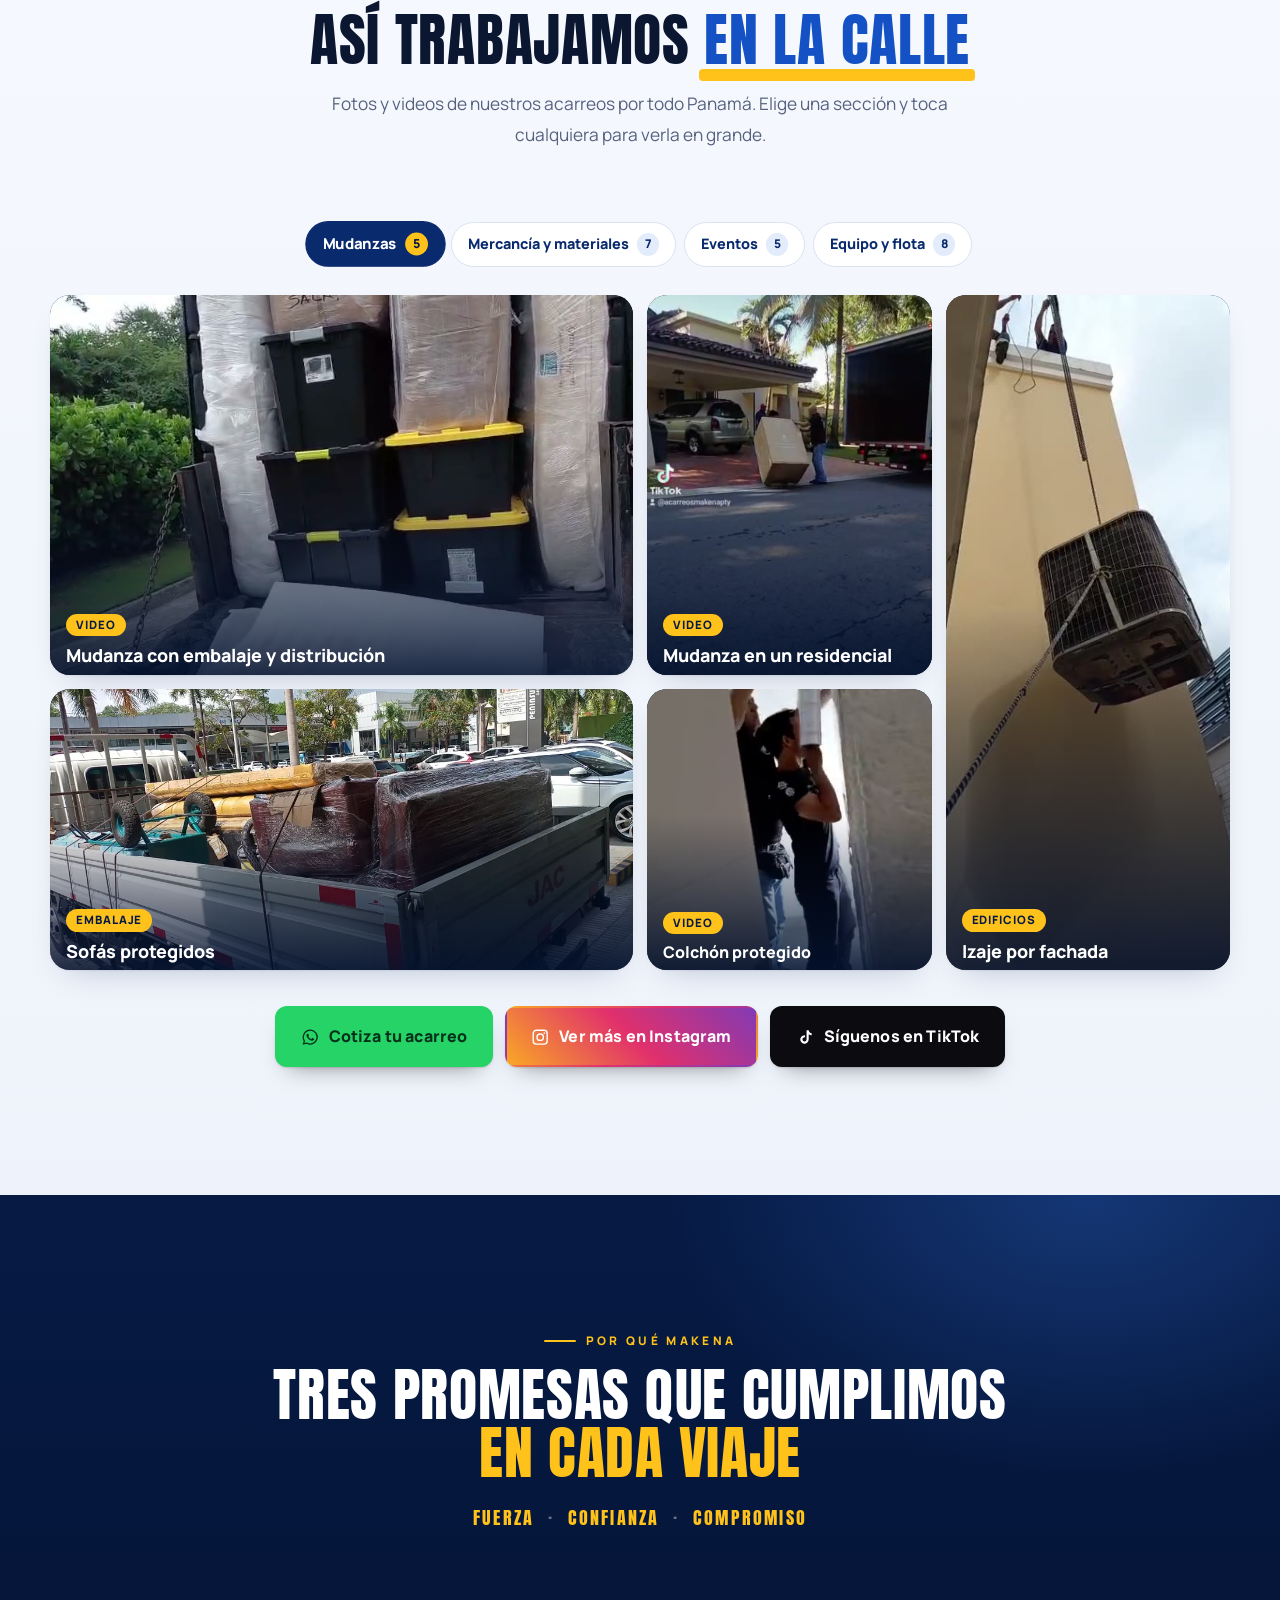
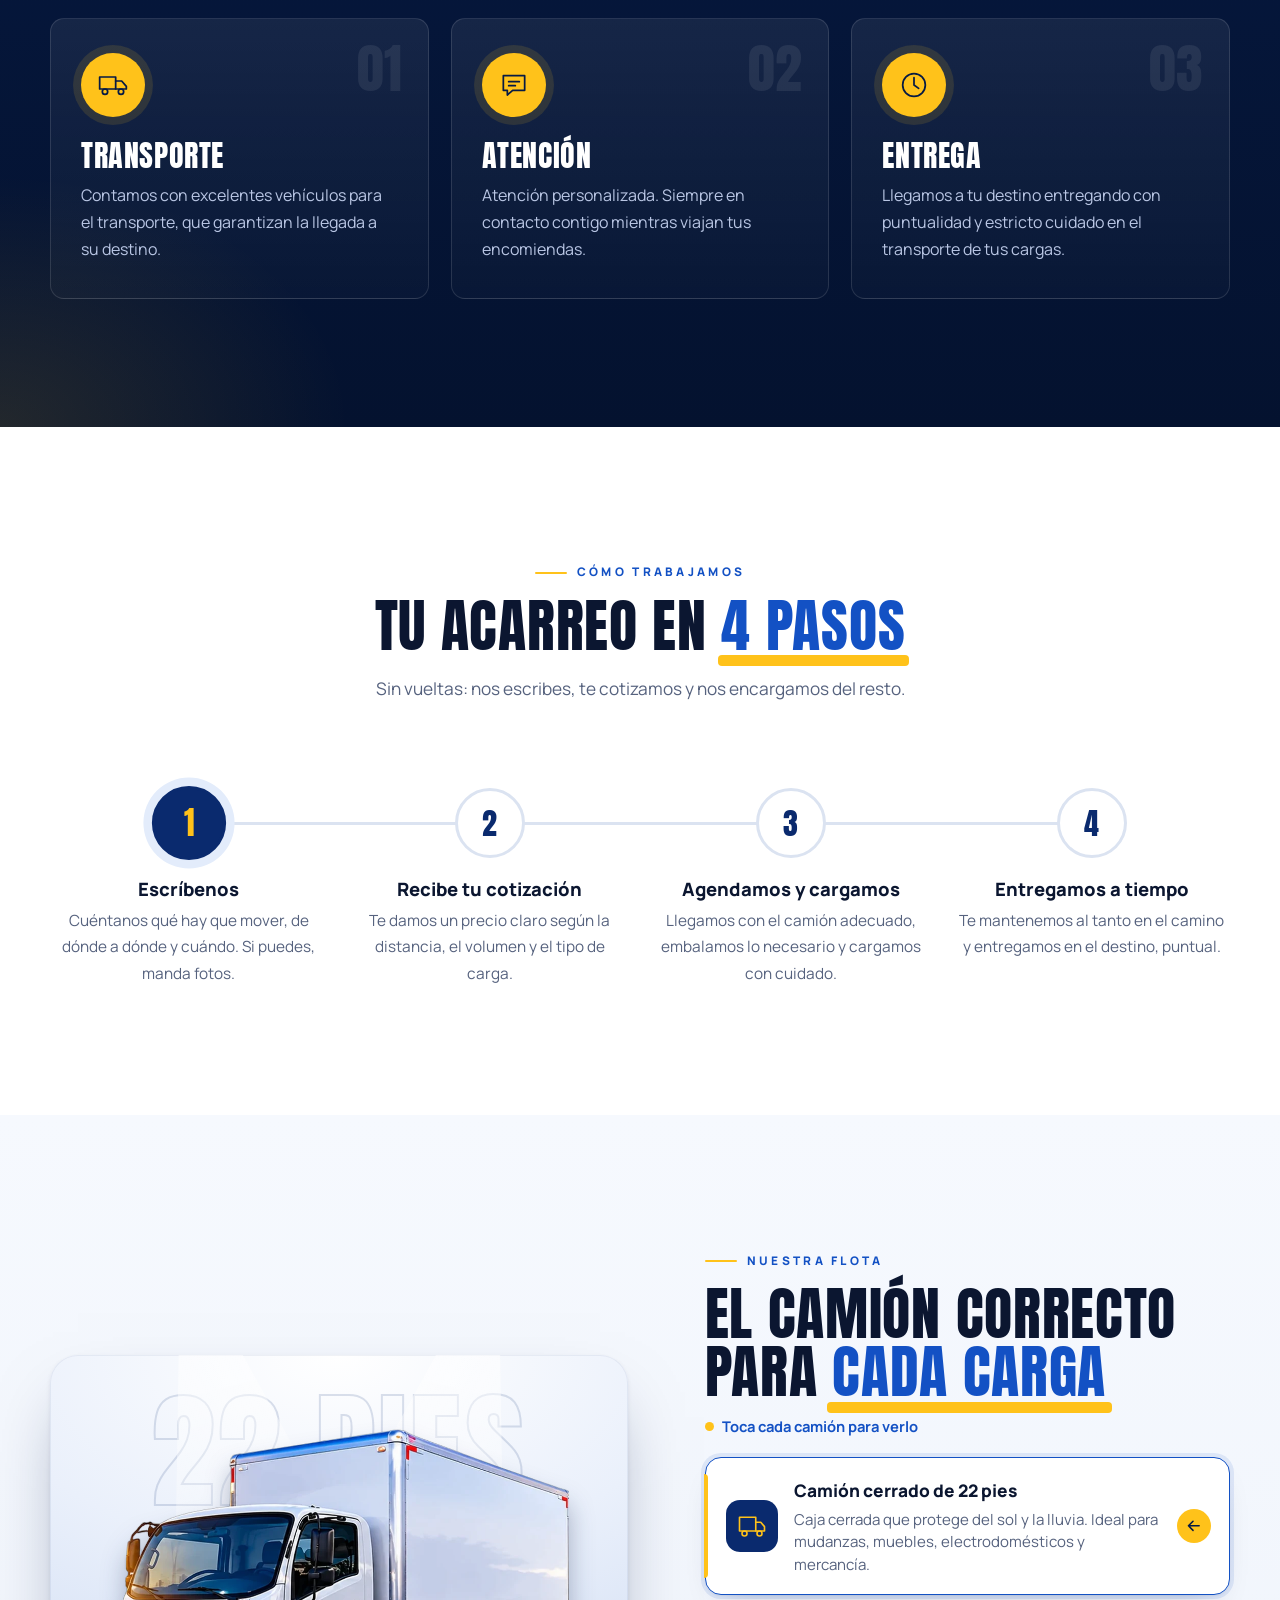
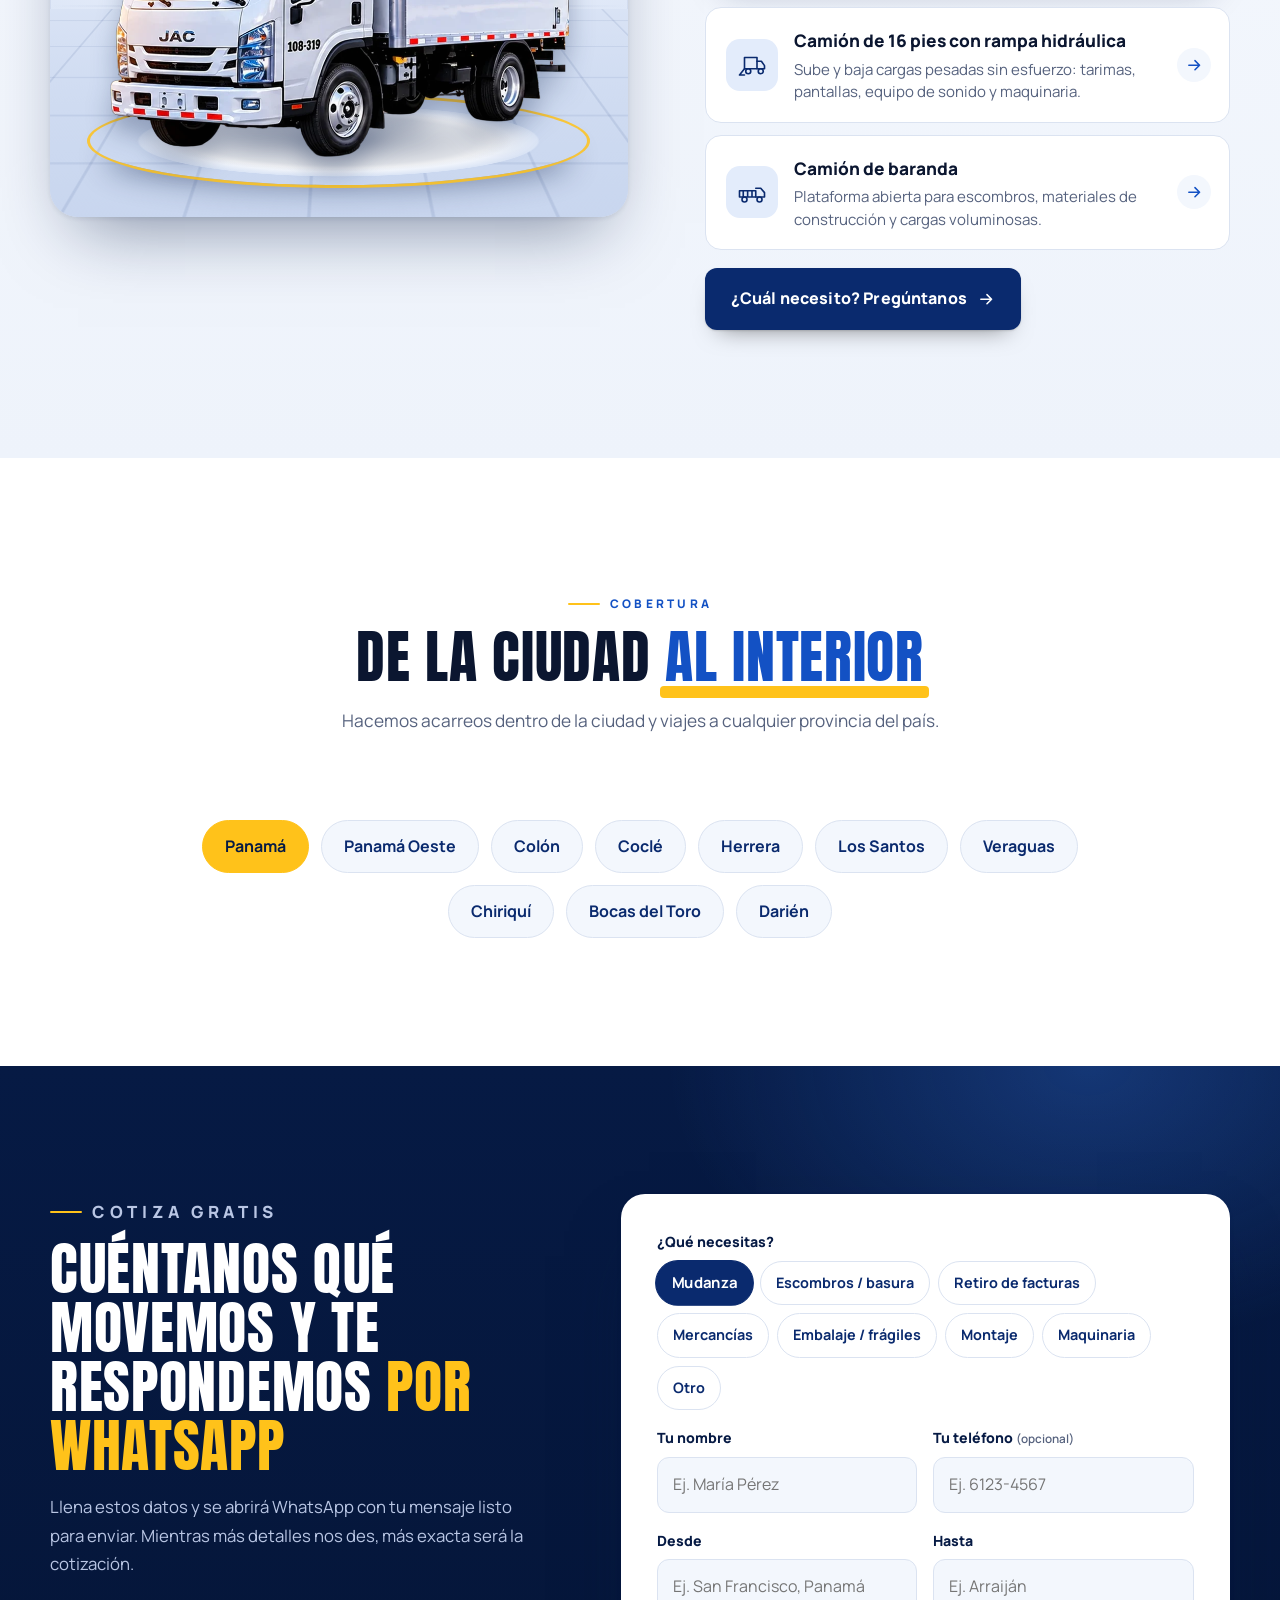
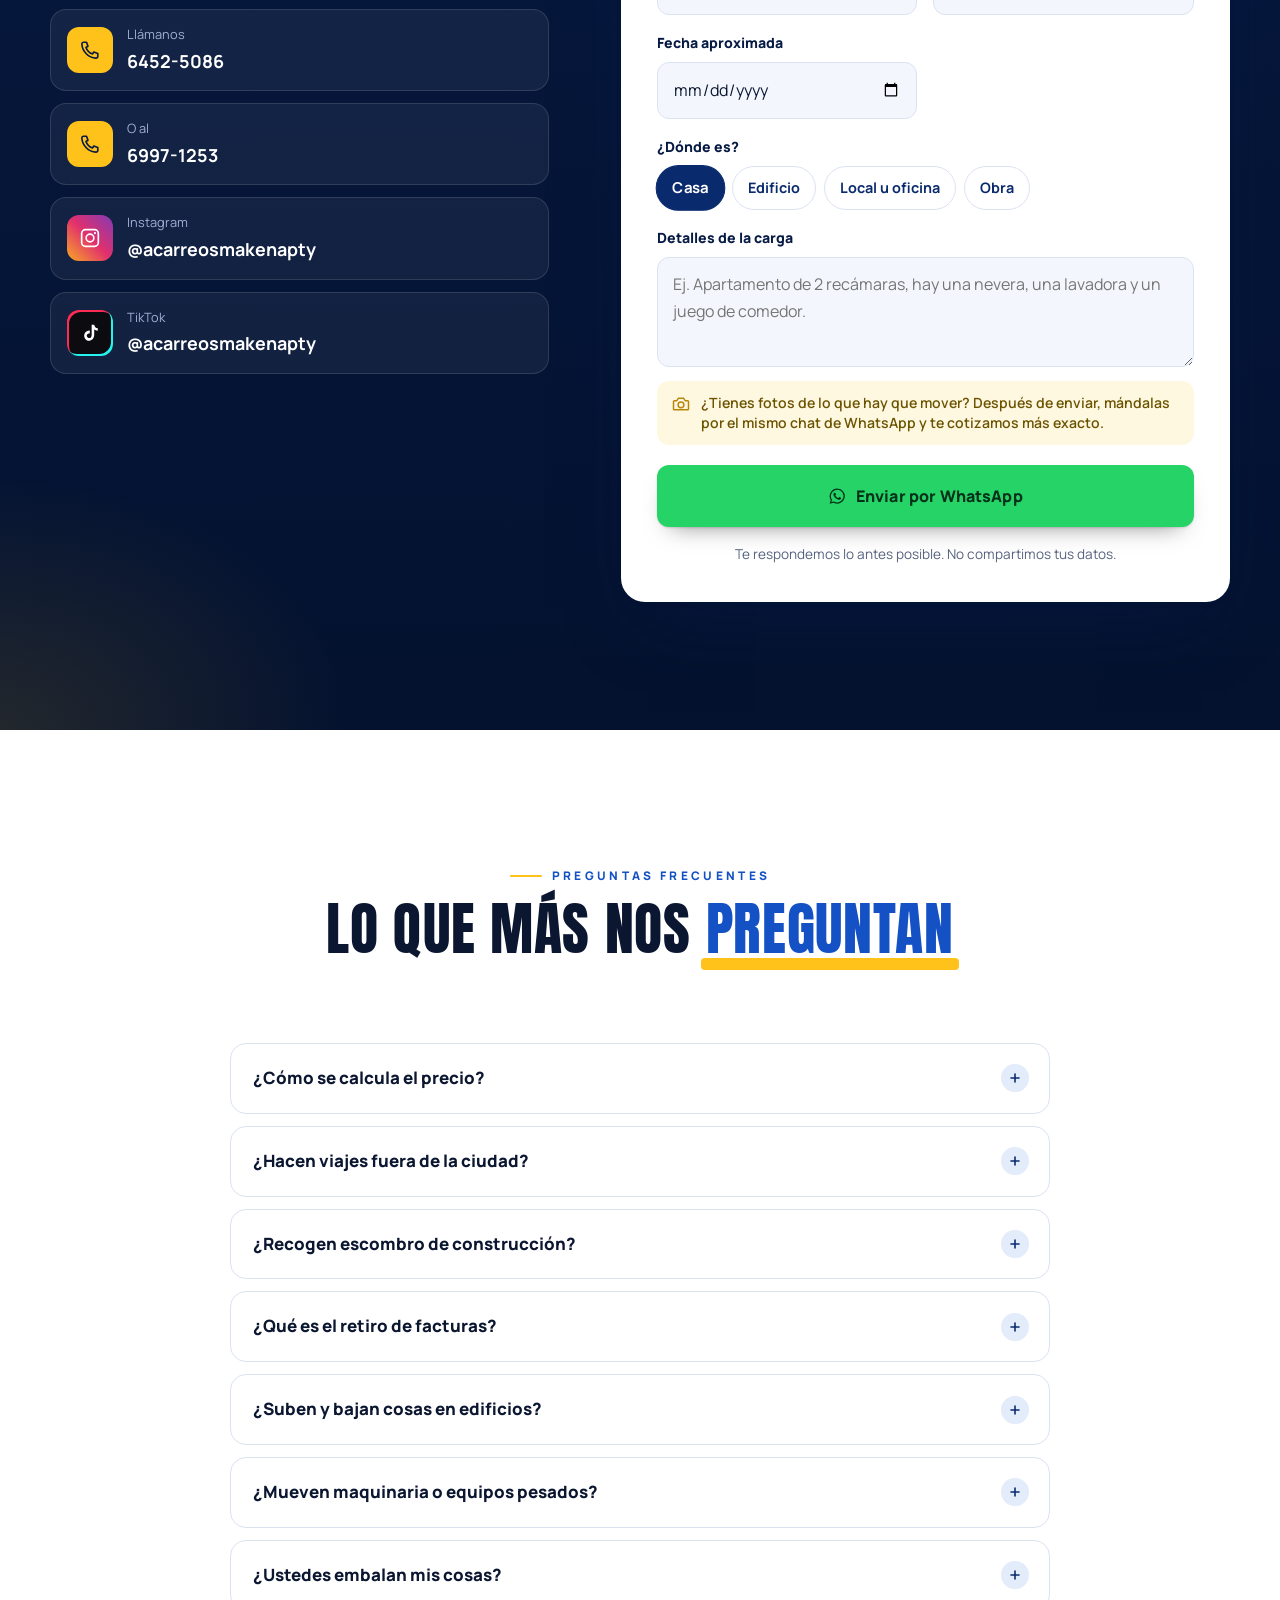
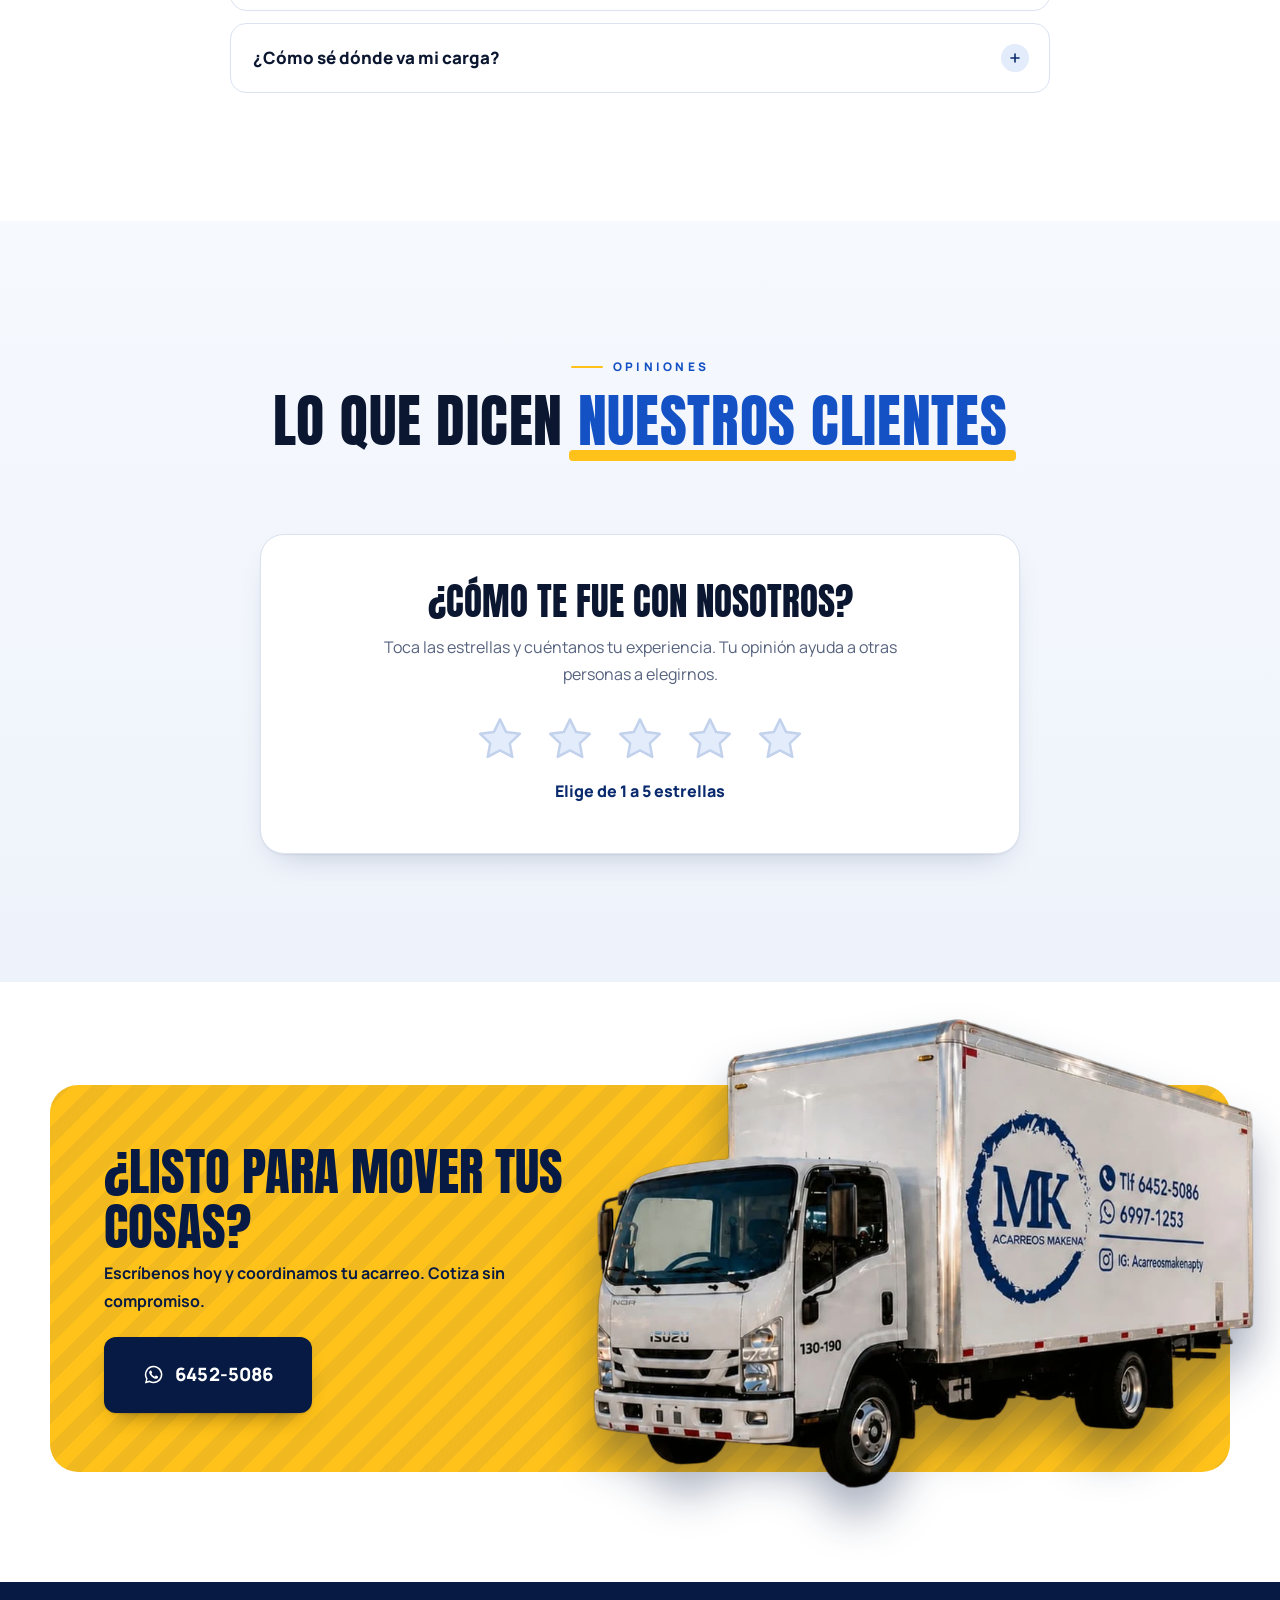
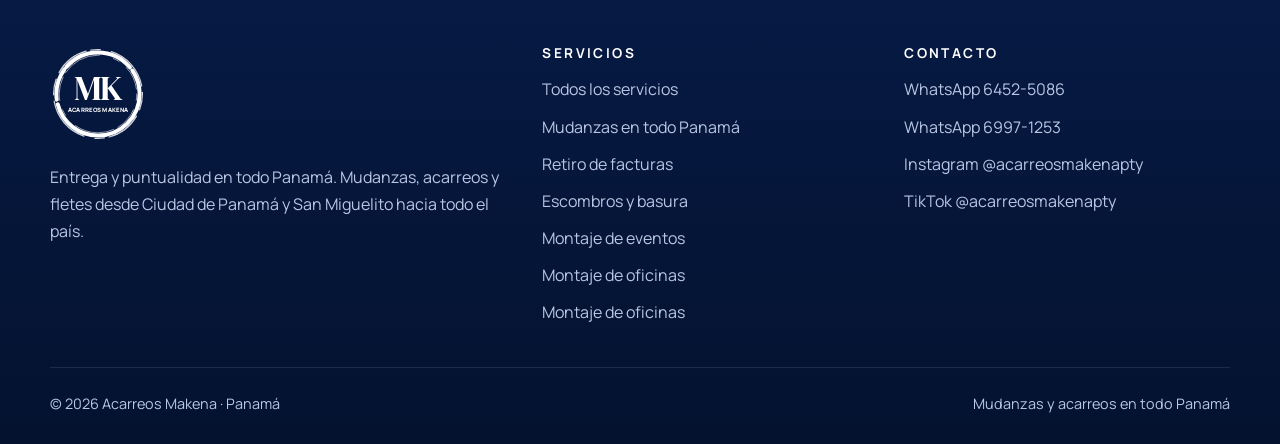
==== commit 5e7f8314: "Reseñas: mostrar el nombre completo, las estrellas y el comentario en tarjetas más claras Co-Authore" ====
--- a/index.html
+++ b/index.html
@@ -94,7 +94,7 @@
   <link rel="preconnect" href="https://fonts.gstatic.com" crossorigin>
   <link href="https://fonts.googleapis.com/css2?family=Anton&family=DM+Serif+Display&family=Manrope:wght@400;500;600;700;800&display=swap" rel="stylesheet">
   <!-- ?v= obliga al navegador a bajar la versión nueva: súbelo en cada cambio de CSS o JS -->
-  <link rel="stylesheet" href="css/estilos.css?v=2026-11-13g">
+  <link rel="stylesheet" href="css/estilos.css?v=2026-11-13h">
   <link rel="stylesheet" href="css/premium.css?v=8">
   <!-- preguntas frecuentes para Google (se genera desde las preguntas visibles) -->
   <script type="application/ld+json" id="faq-ld">
@@ -1085,7 +1085,7 @@
               <label class="resena-form__trampa" aria-hidden="true">No llenes este campo <input type="text" name="web" tabindex="-1" autocomplete="off"></label>
               <p class="formulario__error" id="resena-error" role="alert"></p>
               <button class="boton boton--azul boton--ancho" type="submit">Enviar mi opinión <svg class="ico"><use href="#i-flecha"/></svg></button>
-              <p class="formulario__nota">Mostramos tu nombre y la inicial de tu apellido. Publicamos las opiniones después de revisarlas.</p>
+              <p class="formulario__nota">Tu nombre aparecerá junto a tu opinión. Publicamos las opiniones después de revisarlas.</p>
             </div>
           </form>
           <div class="resena-gracias" id="resena-gracias" hidden>
@@ -1164,6 +1164,6 @@
     <a class="barra-movil__wa" href="https://wa.me/50764525086?text=Hola%20Acarreos%20Makena%2C%20quiero%20cotizar%20un%20acarreo." target="_blank" rel="noopener"><svg class="ico"><use href="#i-wa"/></svg> Cotizar por WhatsApp</a>
   </nav>
 
-  <script src="js/main.js?v=2026-11-13b" defer></script>
+  <script src="js/main.js?v=2026-11-13c" defer></script>
 </body>
 </html>
--- a/css/estilos.css
+++ b/css/estilos.css
@@ -1221,10 +1221,15 @@
   background: var(--blanco); border: 1px solid var(--linea); border-radius: var(--radio); padding: 22px;
   box-shadow: var(--sombra); display: flex; flex-direction: column; gap: 10px;
 }
-.resena__estrellas { color: var(--amarillo-600); letter-spacing: 2px; font-size: 1.15rem; line-height: 1; }
+.resena__cabeza { display: flex; align-items: center; gap: 12px; }
+.resena__avatar {
+  flex: none; width: 44px; height: 44px; border-radius: 50%; display: grid; place-items: center;
+  background: var(--azul-800); color: var(--amarillo); font-family: var(--display); font-size: 1.3rem;
+}
+.resena__nombre { display: block; color: var(--azul-900); font-weight: 800; font-size: 1.02rem; overflow-wrap: anywhere; }
+.resena__estrellas { color: var(--amarillo-600); letter-spacing: 2px; font-size: 1.1rem; line-height: 1.2; }
 .resena__texto { color: var(--tinta); flex: 1; white-space: pre-line; overflow-wrap: anywhere; }
-.resena__pie { font-size: .88rem; color: var(--gris); }
-.resena__pie b { color: var(--azul-900); }
+.resena__pie { font-size: .85rem; color: var(--gris); }
 @media (max-width: 960px) { .resenas__lista { grid-template-columns: repeat(2, 1fr); } }
 @media (max-width: 640px) { .resenas__lista { grid-template-columns: 1fr; } }
 
